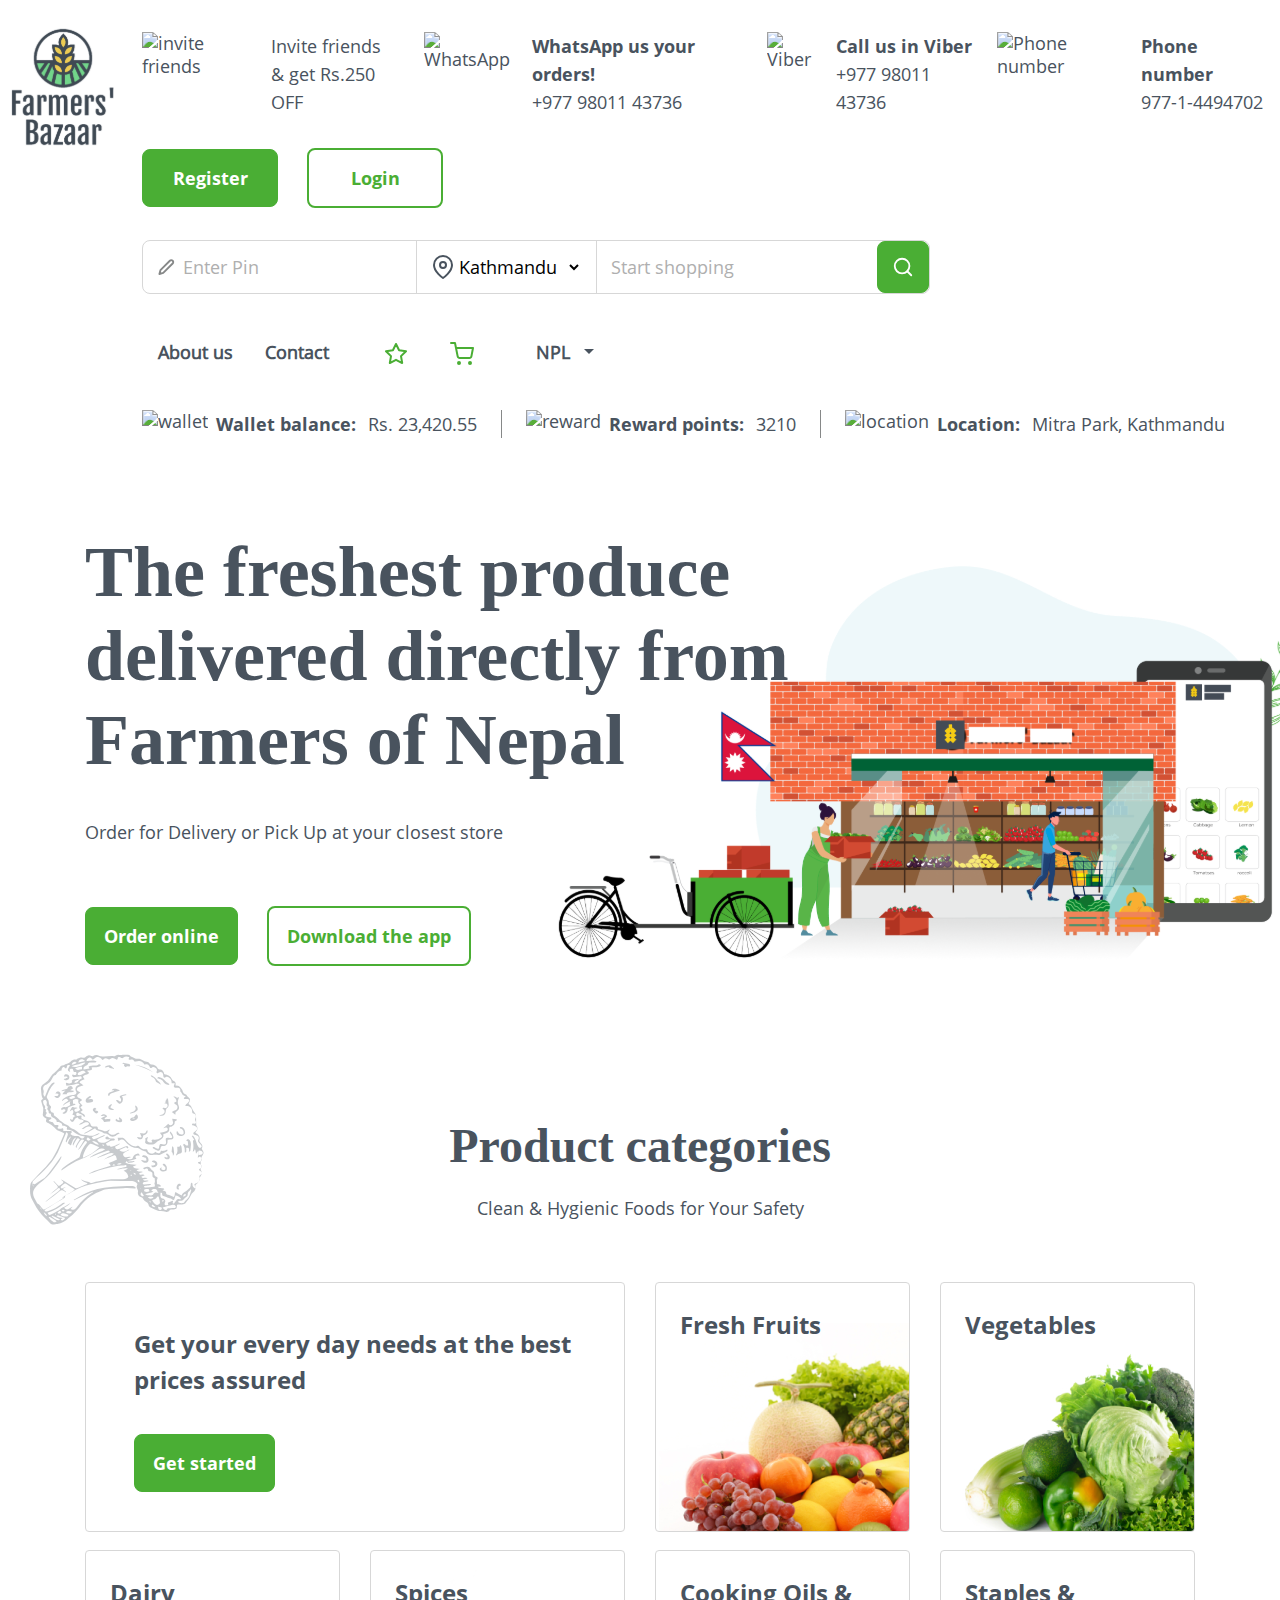
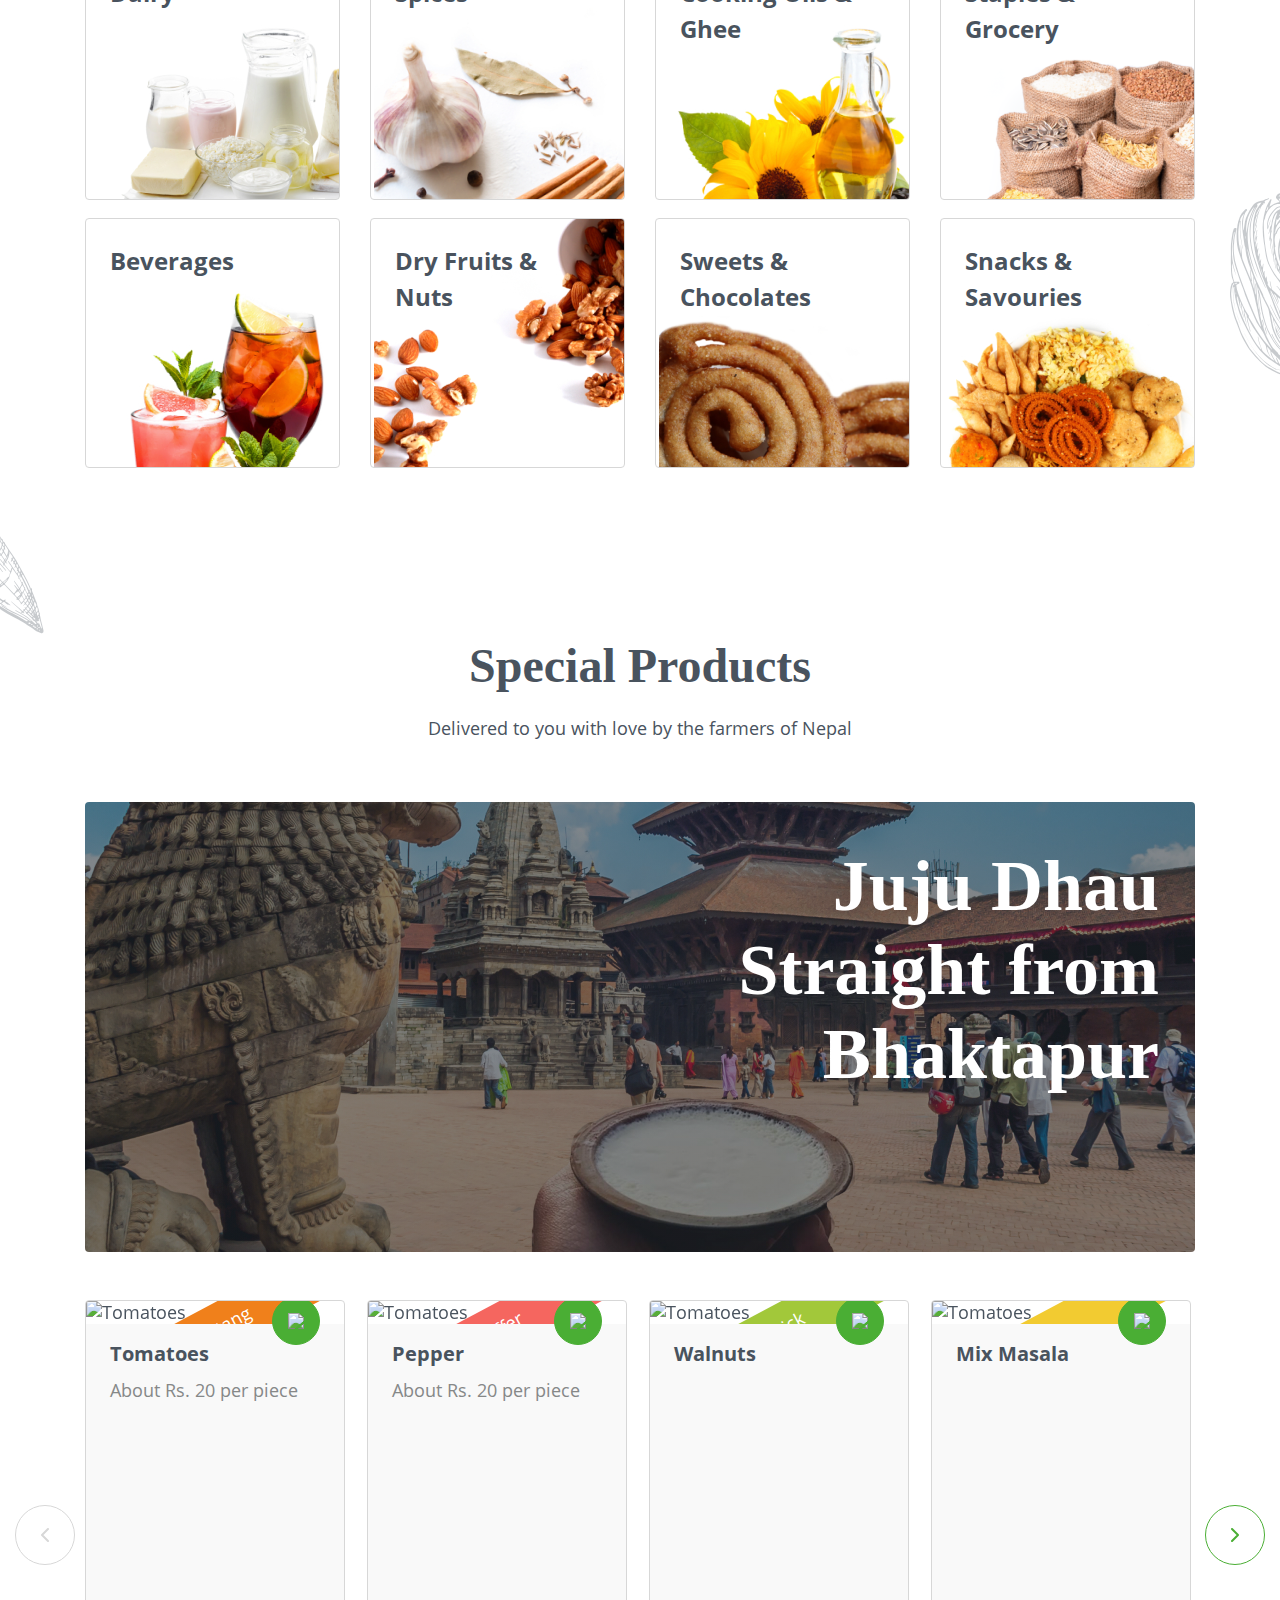
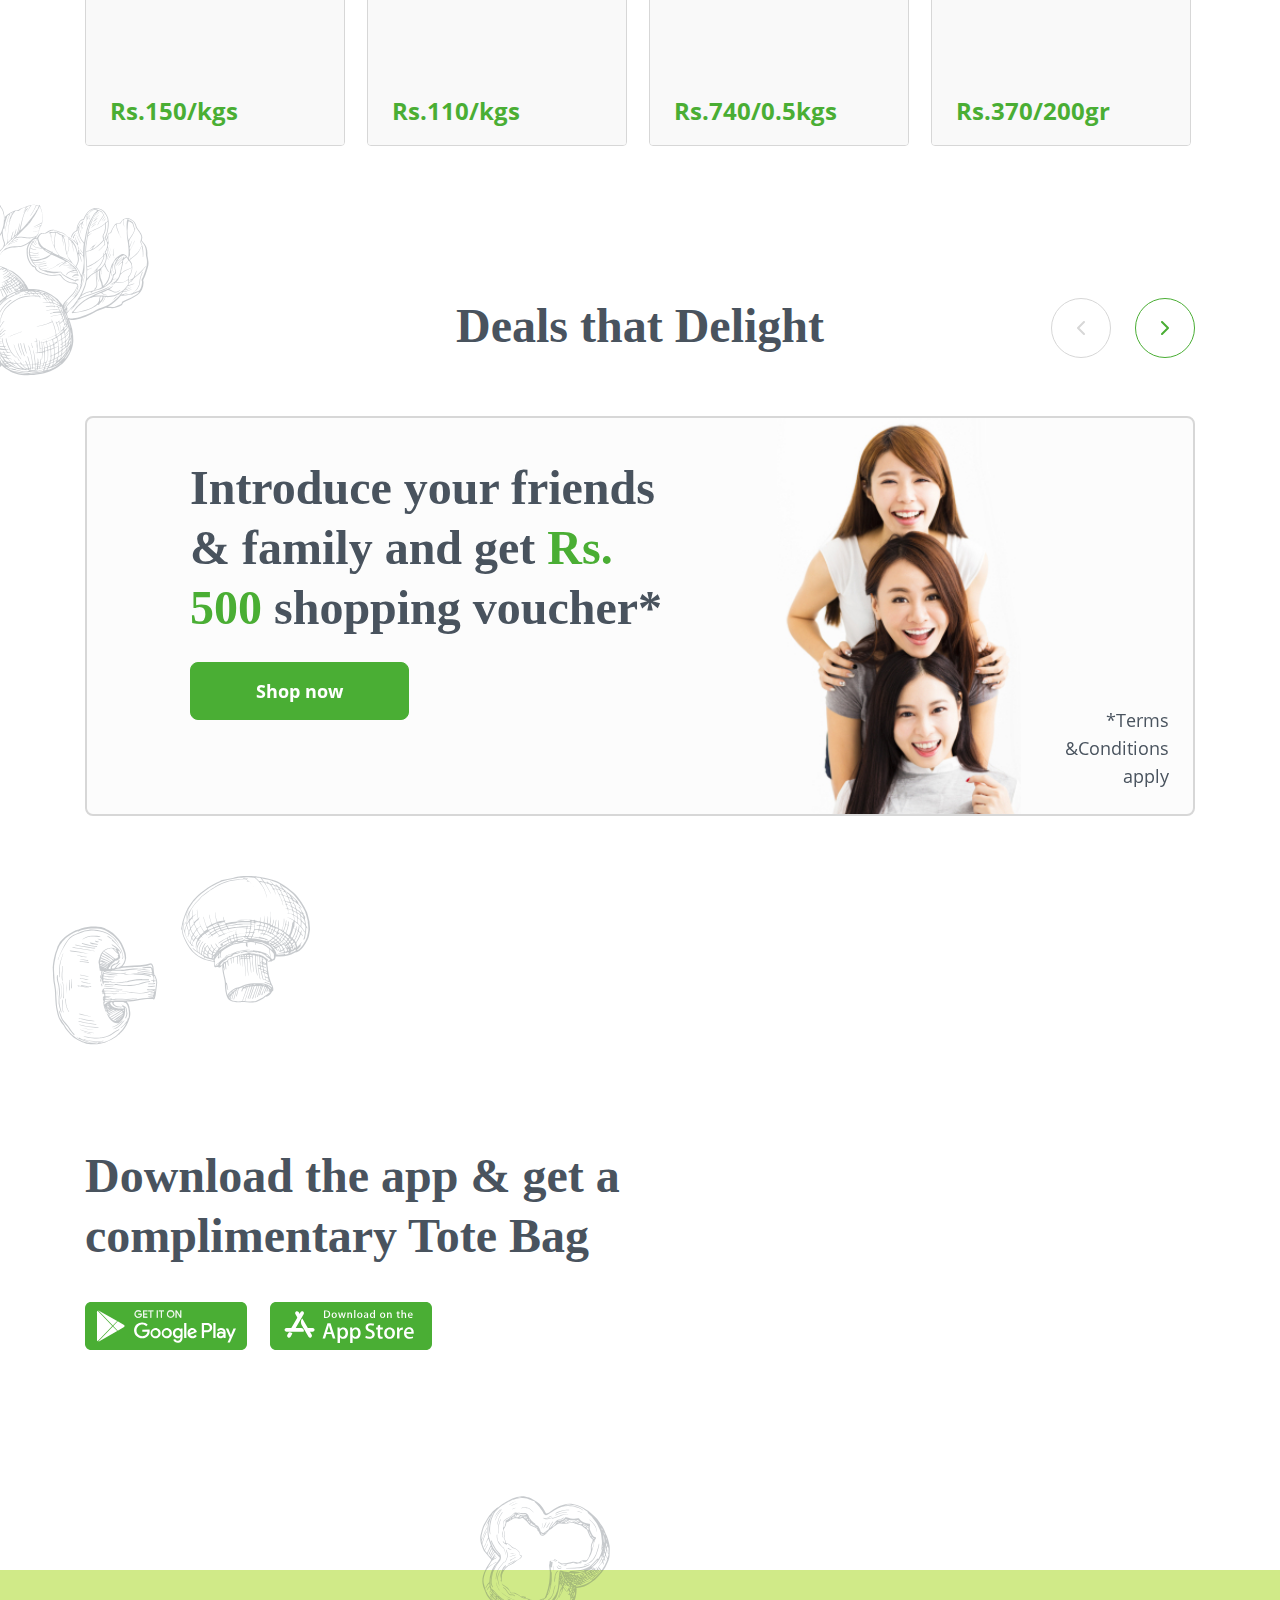
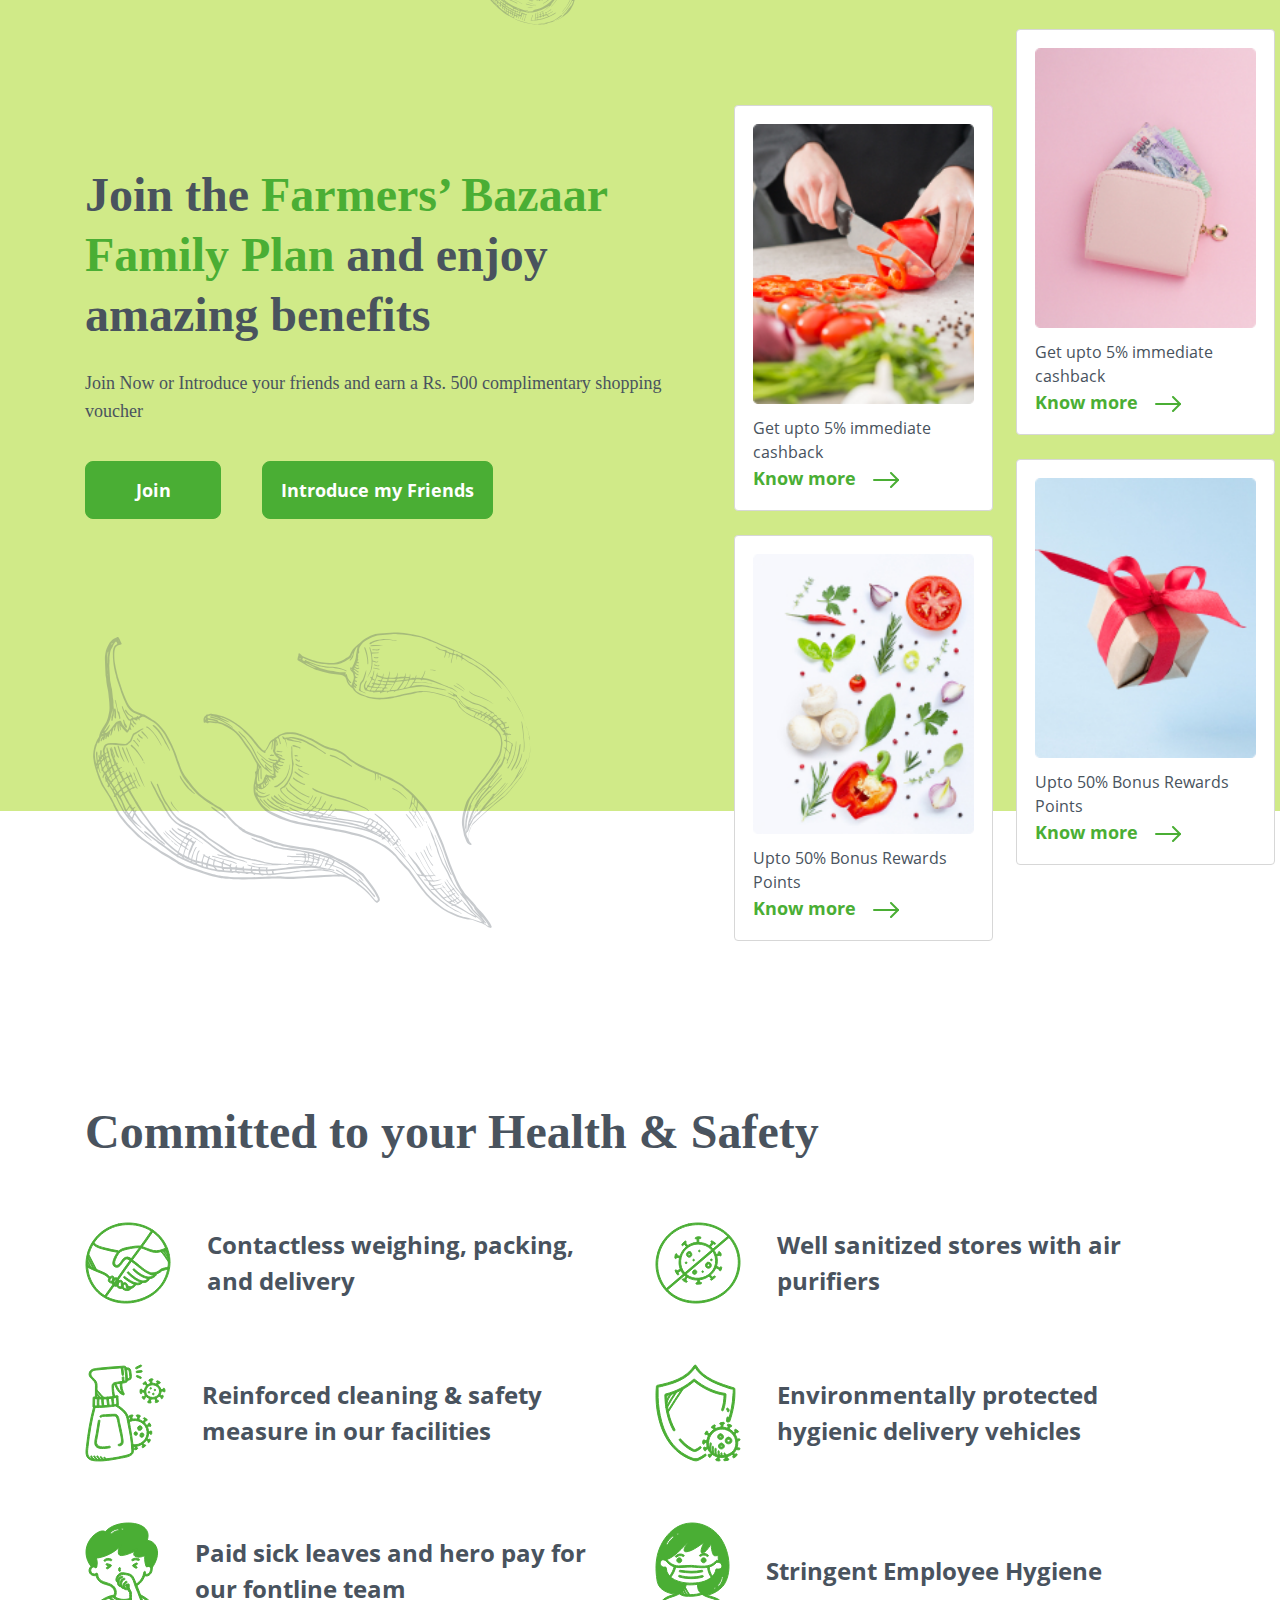
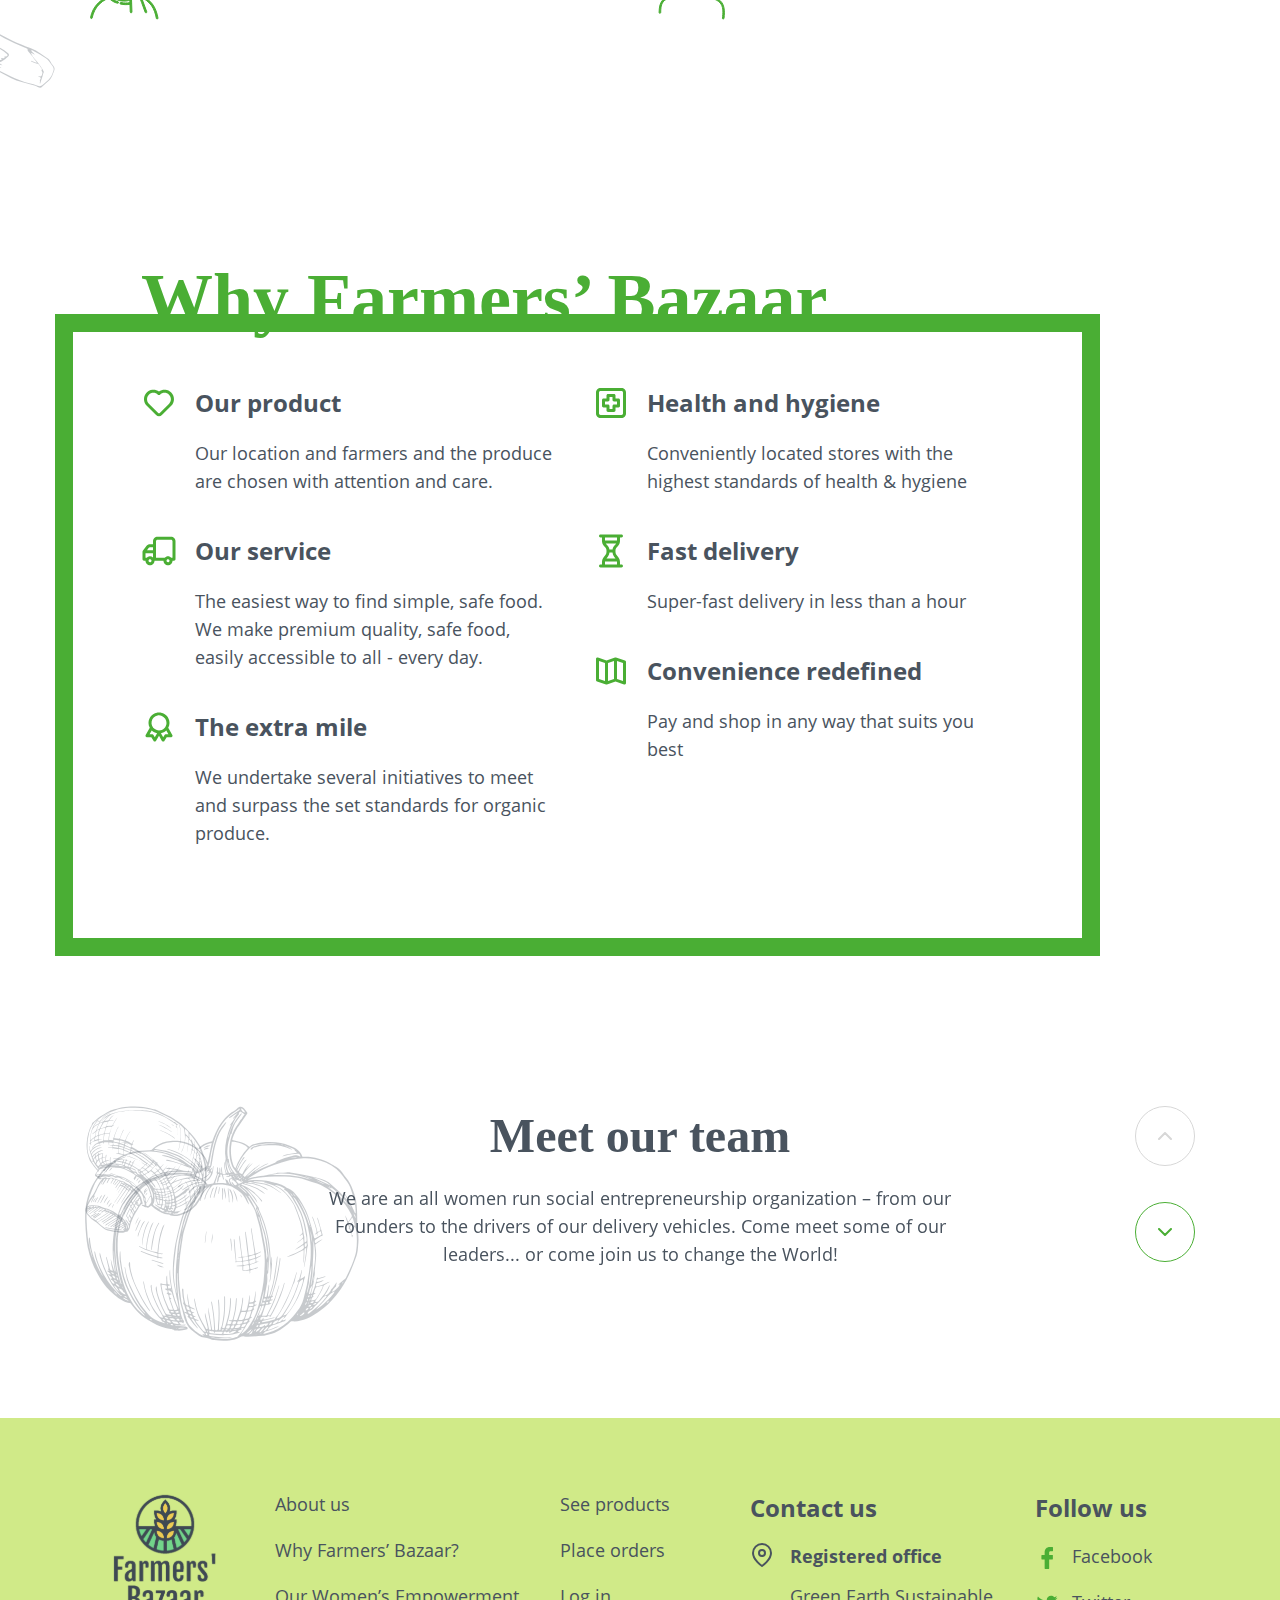
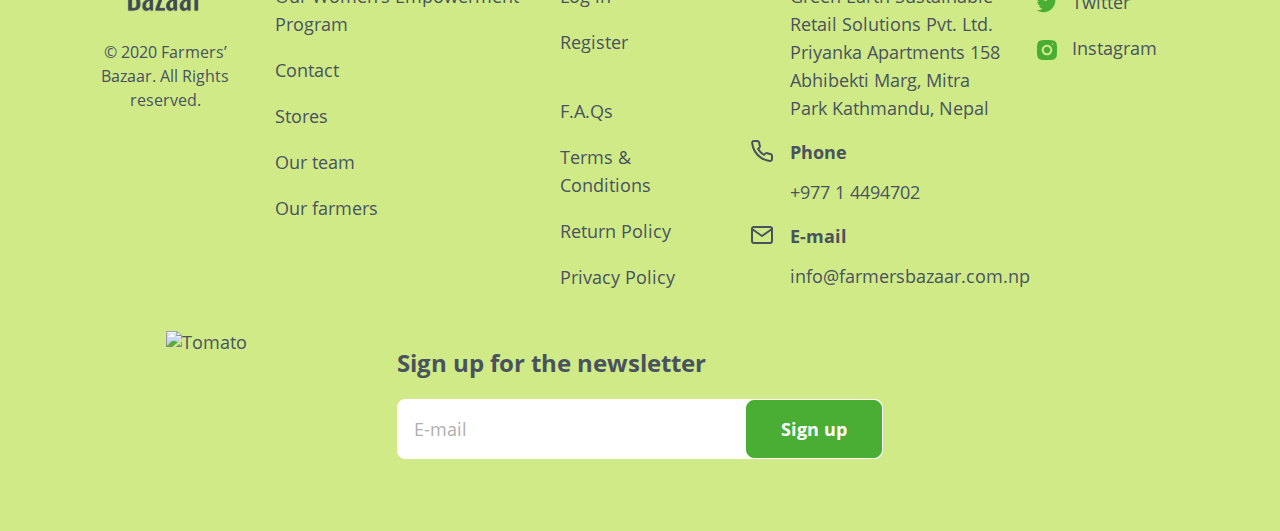
==== index.html @ 0842d05c "team carousel is ready" ====
<!DOCTYPE html>
<html dir="ltr" lang="en">

<head>
	<title>Farmers Bazaarn Home Page</title>
	<!-- Always force latest IE rendering engine or request Chrome Frame -->
	<meta http-equiv="X-UA-Compatible" content="IE=edge,chrome=1">
	<!-- meta character set -->
	<meta charset="UTF-8" />
	<!-- Mobile Specific Meta -->
	<meta name="viewport" content="width=device-width, initial-scale=1, shrink-to-fit=no">
	<!-- Meta Description, Keywords and Author -->
	<meta name="Keywords" content="">
	<meta name="author" content="">
	<meta name="Description" content="">

	<!-- Stylesheet
	================================================== -->
	<link rel="stylesheet" href="./assets/css/style.css">

	<!-- Favicon
	================================================== -->
	<!-- <link rel="shortcut icon" href="./assets/img/favicon/favicon.ico"> -->
</head>

<body class="home-page">

	<header class="main-header">
		<div class="logo">
			<img src="./assets/img/logo/logo.svg" alt="Logo">
		</div>
		<nav class="navbar">
			<div class="navbar__content">
				<div class="navbar__content__top">
					<div class="navbar__content__top__links d-none d-md-flex">
						<div class="d-none d-lg-flex">
							<img src="./assets/img/icons/heart.svg" alt="invite friends">
							<p>Invite friends <br>& get Rs.250 OFF</p>
						</div>
						<div>
							<img src="./assets/img/icons/Whatsapp.svg" alt="WhatsApp">
							<div>
								<span class="button">WhatsApp us your orders!</span>
								<p>+977 98011 43736</p>
							</div>
						</div>
						<div>
							<img src="./assets/img/icons/Viber.svg" alt="Viber">
							<div>
								<span class="button">Call us in Viber</span>
								<p>+977 98011 43736</p>
							</div>
						</div>
						<div>
							<img src="./assets/img/icons/phone-green.svg" alt="Phone number">
							<div>
								<span class="button">Phone number</span>
								<p>977-1-4494702</p>
							</div>
						</div>
					</div>
					<div class="navbar__content__top__buttons d-none d-xl-block">
						<a href="#" class="btn btn-primary">Register</a>
						<a href="#" class="btn btn-outline-primary">Login</a>
					</div>
				</div>
				<div class="navbar__content__bottom">
					<form class="navbar__content__bottom__search" action="">
						<div class="input-group">
							<div class="pin-field">
								<svg width="18" height="18" viewBox="0 0 18 18" fill="none"
									xmlns="http://www.w3.org/2000/svg">
									<path
										d="M12.75 2.25C12.947 2.05301 13.1808 1.89676 13.4382 1.79015C13.6956 1.68355 13.9714 1.62868 14.25 1.62868C14.5286 1.62868 14.8044 1.68355 15.0618 1.79015C15.3192 1.89676 15.553 2.05301 15.75 2.25C15.947 2.44698 16.1032 2.68083 16.2098 2.9382C16.3165 3.19557 16.3713 3.47142 16.3713 3.75C16.3713 4.02857 16.3165 4.30442 16.2098 4.56179C16.1032 4.81916 15.947 5.05302 15.75 5.25L5.625 15.375L1.5 16.5L2.625 12.375L12.75 2.25Z"
										stroke="#868888" stroke-width="2" stroke-linecap="round"
										stroke-linejoin="round" />
								</svg>
								<input type="text" placeholder="Enter Pin">
							</div>
							<div class="countries">
								<img src="./assets/img/icons/location.svg" alt="Location">
								<select class="country-select">
									<option value="Kathmandu" selected>Kathmandu</option>
									<option value="...">...</option>
									<option value="...">...</option>
								</select>
							</div>
							<input class="search-field" type="text" placeholder="Start shopping">
							<button type="submit" class="btn btn-primary">
								<svg width="24" height="24" viewBox="0 0 24 24" fill="none"
									xmlns="http://www.w3.org/2000/svg">
									<path
										d="M11 19C15.4183 19 19 15.4183 19 11C19 6.58172 15.4183 3 11 3C6.58172 3 3 6.58172 3 11C3 15.4183 6.58172 19 11 19Z"
										stroke="white" stroke-width="2" stroke-linecap="round"
										stroke-linejoin="round" />
									<path d="M21 21L16.65 16.65" stroke="white" stroke-width="2" stroke-linecap="round"
										stroke-linejoin="round" />
								</svg>
							</button>
						</div>
					</form>
					<div class="navbar__content__bottom__navs">
						<nav class="navbar__content__bottom__menu d-none d-md-flex">
							<a href="#" class="nav-link">About us</a>
							<a href="#" class="nav-link">Contact</a>
						</nav>
						<div class="navbar__content__bottom__icons">
							<a href="#">
								<svg width="22" height="22" viewBox="0 0 22 22" fill="none"
									xmlns="http://www.w3.org/2000/svg">
									<path
										d="M11 1L14.09 7.26L21 8.27L16 13.14L17.18 20.02L11 16.77L4.82 20.02L6 13.14L1 8.27L7.91 7.26L11 1Z"
										stroke="#4AAE34" stroke-width="2" stroke-linecap="round"
										stroke-linejoin="round" />
								</svg>
							</a>
							<a href="#">
								<svg width="24" height="24" viewBox="0 0 24 24" fill="none"
									xmlns="http://www.w3.org/2000/svg">
									<path
										d="M9 22C9.55228 22 10 21.5523 10 21C10 20.4477 9.55228 20 9 20C8.44772 20 8 20.4477 8 21C8 21.5523 8.44772 22 9 22Z"
										stroke="#4AAE34" stroke-width="2" stroke-linecap="round"
										stroke-linejoin="round" />
									<path
										d="M20 22C20.5523 22 21 21.5523 21 21C21 20.4477 20.5523 20 20 20C19.4477 20 19 20.4477 19 21C19 21.5523 19.4477 22 20 22Z"
										stroke="#4AAE34" stroke-width="2" stroke-linecap="round"
										stroke-linejoin="round" />
									<path
										d="M1 1H5L7.68 14.39C7.77144 14.8504 8.02191 15.264 8.38755 15.5583C8.75318 15.8526 9.2107 16.009 9.68 16H19.4C19.8693 16.009 20.3268 15.8526 20.6925 15.5583C21.0581 15.264 21.3086 14.8504 21.4 14.39L23 6H6"
										stroke="#4AAE34" stroke-width="2" stroke-linecap="round"
										stroke-linejoin="round" />
								</svg>
							</a>
						</div>
						<div class="navbar__content__bottom__lang">
							<div class="dropdown">
								<button class="dropdown-toggle" type="button" id="dropdownMenuButton"
									data-toggle="dropdown" aria-haspopup="true" aria-expanded="false">
									<img src="./assets/img/flags/npl.svg" alt="">
									NPL
								</button>
								<div class="dropdown-menu" aria-labelledby="dropdownMenuButton">
									<a class="dropdown-item" href="#">...</a>
									<a class="dropdown-item" href="#">...</a>
									<a class="dropdown-item" href="#">...</a>
								</div>
							</div>
						</div>
						<input type="checkbox" class="d-none" id="toggle-menu">
						<label class="ml-auto d-block d-lg-none" for="toggle-menu">
							<svg width="36" height="36" viewBox="0 0 36 36" fill="none"
								xmlns="http://www.w3.org/2000/svg">
								<path d="M9 18H27" stroke="#49535E" stroke-width="2" stroke-linecap="round"
									stroke-linejoin="round" />
								<path d="M9 12H27" stroke="#49535E" stroke-width="2" stroke-linecap="round"
									stroke-linejoin="round" />
								<path d="M9 24H27" stroke="#49535E" stroke-width="2" stroke-linecap="round"
									stroke-linejoin="round" />
							</svg>
						</label>
						<aside class="sidebar shadow-sm d-flex d-lg-none">
							<label class="ml-auto" for="toggle-menu">
								<svg width="36" height="37" viewBox="0 0 36 37" fill="none"
									xmlns="http://www.w3.org/2000/svg">
									<path d="M24 12.1812L12 24.1812" stroke="#49535E" stroke-width="2"
										stroke-linecap="round" stroke-linejoin="round" />
									<path d="M12 12L24 24" stroke="#49535E" stroke-width="2" stroke-linecap="round"
										stroke-linejoin="round" />
								</svg>
							</label>
							<div>
								<div class="sidebar__links">
									<div class="row mb-0">
										<div class="col-md-12 col-sm-6 col-6 d-flex">
											<img src="./assets/img/icons/heart.svg" alt="invite friends">
											<p>Invite friends <br>& get Rs.250 OFF</p>
										</div>
										<div class="col-md-4 col-sm-6 col-6 d-md-none d-xl-block">
											<img src="./assets/img/icons/Whatsapp.svg" alt="WhatsApp">
											<div>
												<span class="button">WhatsApp</span>
												<p>+977 98011 43736</p>
											</div>
										</div>
										<div class="col-md-4 col-sm-6 col-6 d-md-none d-xl-block">
											<img src="./assets/img/icons/Viber.svg" alt="Viber">
											<div>
												<span class="button">Call us in Viber</span>
												<p>+977 98011 43736</p>
											</div>
										</div>
										<div class="col-md-4 col-sm-6 col-6 d-md-none d-xl-block">
											<img src="./assets/img/icons/phone-green.svg" alt="Phone number">
											<div>
												<span class="button">Phone number</span>
												<p>977-1-4494702</p>
											</div>
										</div>
									</div>
								</div>
								<div class="sidebar__info">
									<div class="row">
										<div class="col-md-4 col-sm-6 col-6">
											<div>
												<img src="./assets/img/icons/wallet.svg" alt="wallet">
												<div>
													<span class="button">Wallet balance:</span>
													<p>Rs. 23,420.55</p>
												</div>
											</div>
										</div>
										<div class="col-md-4 col-sm-6 col-6">
											<div>
												<img src="./assets/img/icons/reward.svg" alt="reward">
												<div>
													<span class="button">Reward points:</span>
													<p>3210</p>
												</div>
											</div>
										</div>
										<div class="col-md-4 col-sm-6 col-6">
											<div class="border-0">
												<img src="./assets/img/icons/location-green.svg" alt="location">
												<div>
													<span class="button">Location:</span>
													<p>Mitra Park, Kathmandu</p>
												</div>
											</div>
										</div>
									</div>
								</div>
							</div>
							<div class="sidebar__buttons">
								<a href="#" class="btn btn-primary">Register</a>
								<a href="#" class="btn btn-outline-primary">Login</a>
							</div>
						</aside>
					</div>
				</div>
			</div>
			<div class="info-panel d-none d-xl-flex">
				<div>
					<img src="./assets/img/icons/wallet.svg" alt="wallet">
					<span class="button">Wallet balance:</span>
					<p>Rs. 23,420.55</p>
				</div>
				<div>
					<img src="./assets/img/icons/reward.svg" alt="reward">
					<span class="button">Reward points:</span>
					<p>3210</p>
				</div>
				<div>
					<img src="./assets/img/icons/location-green.svg" alt="location">
					<span class="button">Location:</span>
					<p>Mitra Park, Kathmandu</p>
				</div>
			</div>
		</nav>
	</header>

	<section class="hero container">
		<h1>The freshest produce delivered directly from Farmers of Nepal</h1>
		<p>Order for Delivery or Pick Up at your closest store</p>
		<div class="buttons">
			<a href="#" class="btn btn-primary">Order online</a>
			<a href="#" class="btn btn-outline-primary">Download the app</a>
		</div>
		<img src="./assets/img/backgrounds/hero.svg" alt="Hero">
	</section>

	<section class="product-cat container">
		<div class="bg-illustrations">
			<img class="bg-illus" src="./assets/img/backgrounds/illustrations/veggies/broccoli.svg" alt="Broccoli">
			<img class="bg-illus" src="./assets/img/backgrounds/illustrations/veggies/artichoke 2.svg" alt="Artichoke">
			<img class="bg-illus" src="./assets/img/backgrounds/illustrations/veggies/carrot.svg" alt="Carrot">
		</div>
		<header>
			<h2>Product categories</h2>
			<p>Clean & Hygienic Foods for Your Safety</p>
		</header>
		<div class="cetegories row">
			<div class="col-lg-6 col-md-4 col-sm-12 col-12">
				<div class="cta">
					<h4>Get your every day needs at the best prices assured</h4>
					<a href="#" class="btn btn-primary">Get started</a>
				</div>
			</div>
			<div class="col-lg-3 col-md-4 col-sm-6 col-6">
				<div class="cetegory" style="background-image: url(./assets/img/backgrounds/products/1.png);">
					<h4>Fresh Fruits</h4>
				</div>
			</div>
			<div class="col-lg-3 col-md-4 col-sm-6 col-6">
				<div class="cetegory" style="background-image: url(./assets/img/backgrounds/products/2.png);">
					<h4>Vegetables</h4>
				</div>
			</div>
			<div class="col-lg-3 col-md-4 col-sm-6 col-6">
				<div class="cetegory" style="background-image: url(./assets/img/backgrounds/products/3.png);">
					<h4>Dairy</h4>
				</div>
			</div>
			<div class="col-lg-3 col-md-4 col-sm-6 col-6">
				<div class="cetegory" style="background-image: url(./assets/img/backgrounds/products/4.png);">
					<h4>Spices</h4>
				</div>
			</div>
			<div class="col-lg-3 col-md-4 col-sm-6 col-6">
				<div class="cetegory" style="background-image: url(./assets/img/backgrounds/products/5.png);">
					<h4>Cooking Oils & Ghee</h4>
				</div>
			</div>
			<div class="col-lg-3 col-md-4 col-sm-6 col-6">
				<div class="cetegory" style="background-image: url(./assets/img/backgrounds/products/6.png);">
					<h4>Staples & Grocery</h4>
				</div>
			</div>
			<div class="col-lg-3 col-md-4 col-sm-6 col-6">
				<div class="cetegory" style="background-image: url(./assets/img/backgrounds/products/7.png);">
					<h4>Beverages</h4>
				</div>
			</div>
			<div class="col-lg-3 col-md-4 col-sm-6 col-6">
				<div class="cetegory" style="background-image: url(./assets/img/backgrounds/products/8.png);">
					<h4>Dry Fruits & Nuts</h4>
				</div>
			</div>
			<div class="col-lg-3 col-md-4 col-sm-6 col-6">
				<div class="cetegory" style="background-image: url(./assets/img/backgrounds/products/9.png);">
					<h4>Sweets & Chocolates</h4>
				</div>
			</div>
			<div class="col-lg-3 col-md-4 col-sm-6 col-6">
				<div class="cetegory" style="background-image: url(./assets/img/backgrounds/products/10.png);">
					<h4>Snacks & Savouries</h4>
				</div>
			</div>
		</div>
	</section>

	<section class="special-product container">
		<header>
			<h2>Special Products</h2>
			<p>Delivered to you with love by the farmers of Nepal</p>
		</header>
		<div class="background">
			<h1>Juju Dhau <br>
				Straight from <br>
				Bhaktapur
			</h1>
		</div>
		<div class="carousel-holder">
			<div class="owl-carousel special-product__carousel">
				<div class="item">
					<p class="item__status warning">Direct from Mustang</p>
					<img class="item__img" src="./assets/img/products/tomatoes.jpg" alt="Tomatoes">
					<div class="item__body">
						<a href="#" class="item__body__btn btn btn-primary">
							<img src="./assets/img/icons/shop.svg" height="18" alt="Buy">
						</a>
						<h5 class="item__body__title">Tomatoes</h5>
						<p class="item__body__details">About Rs. 20 per piece</p>
						<h4 class="item__body__value">Rs.150/kgs</h4>
					</div>
				</div>
				<div class="item">
					<p class="item__status danger">Promotional offer</p>
					<img class="item__img" src="./assets/img/products/Pepper.jpg" alt="Tomatoes">
					<div class="item__body">
						<a href="#" class="item__body__btn btn btn-primary">
							<img src="./assets/img/icons/shop.svg" height="18" alt="Buy">
						</a>
						<h5 class="item__body__title">Pepper</h5>
						<p class="item__body__details">About Rs. 20 per piece</p>
						<h4 class="item__body__value">Rs.110/kgs</h4>
					</div>
				</div>
				<div class="item">
					<p class="item__status success">Season’s first pick</p>
					<img class="item__img" src="./assets/img/products/Walnuts.jpg" alt="Tomatoes">
					<div class="item__body">
						<a href="#" class="item__body__btn btn btn-primary">
							<img src="./assets/img/icons/shop.svg" height="18" alt="Buy">
						</a>
						<h5 class="item__body__title">Walnuts</h5>
						<p class="item__body__details"></p>
						<h4 class="item__body__value">Rs.740/0.5kgs</h4>
					</div>
				</div>
				<div class="item">
					<p class="item__status new">Just arrived</p>
					<img class="item__img" src="./assets/img/products/Mix Masala.jpg" alt="Tomatoes">
					<div class="item__body">
						<a href="#" class="item__body__btn btn btn-primary">
							<img src="./assets/img/icons/shop.svg" height="18" alt="Buy">
						</a>
						<h5 class="item__body__title">Mix Masala</h5>
						<p class="item__body__details"></p>
						<h4 class="item__body__value">Rs.370/200gr</h4>
					</div>
				</div>
				<div class="item">
					<p class="item__status warning">Direct from Mustang</p>
					<img class="item__img" src="./assets/img/products/tomatoes.jpg" alt="Tomatoes">
					<div class="item__body">
						<a href="#" class="item__body__btn btn btn-primary">
							<img src="./assets/img/icons/shop.svg" height="18" alt="Buy">
						</a>
						<h5 class="item__body__title">Tomatoes</h5>
						<p class="item__body__details">About Rs. 20 per piece</p>
						<h4 class="item__body__value">Rs.150/kgs</h4>
					</div>
				</div>
			</div>
		</div>
	</section>

	<section class="deals">
		<div class="container">
			<div class="bg-illustrations">
				<img class="bg-illus" src="./assets/img/backgrounds/illustrations/veggies/radish.svg" alt="radish">
				<img class="bg-illus" src="./assets/img/backgrounds/illustrations/veggies/mushrooms.svg"
					alt="mushrooms">
			</div>
			<header>
				<h2>Deals that Delight</h2>
			</header>
			<div class="carousel__holder">
				<div class="owl-carousel deals__carousel">
					<div class="item">
						<div class="carousel-container one">
							<h2>Introduce your friends & family and get <span>Rs. 500</span> shopping voucher*</h2>
							<a href="#" class="btn btn-primary">Shop now</a>
							<p>*Terms &Conditions apply</p>
						</div>
					</div>
					<div class="item">
						<div class="carousel-container two">
							<p>Farm Fresh Fruits</p>
							<h2>Enjoy a flat <span>10%</span> off</h2>
							<span class="button">*Offer Valid till 15th April 2021 only</span>
							<a href="#" class="btn btn-primary">Shop now</a>
						</div>
					</div>
					<div class="item">
						<div class="carousel-container three">
							<div>
								<h2>Order 5kg
									<img src="./assets/img/icons/and.svg" alt=""><br>
									get 1kg free
								</h2>
								<p>Fresh Mustang apples</p>
								<a href="#" class="btn btn-primary">Shop now</a>
							</div>
						</div>
					</div>
					<div class="item">
						<div class="carousel-container four">
							<a href="#" class="btn btn-primary">Shop now</a>
						</div>
					</div>
				</div>
			</div>
		</div>
	</section>

	<section class="banner">
		<div class="container">
			<div class="bg-illustrations">
				<img class="bg-illus" src="./assets/img/backgrounds/illustrations/veggies/pepper slice.svg"
					alt="pepper slice">
			</div>
			<div class="row">
				<div class="col-lg-7 col-md-9 col-sm-10 col-11">
					<div>
						<h2>Download the app & get a complimentary Tote Bag</h2>
						<div class="downloads">
							<a href="#">
								<svg width="162" height="48" viewBox="0 0 162 48" fill="none"
									xmlns="http://www.w3.org/2000/svg">
									<path
										d="M156 0H6C2.68629 0 0 2.68629 0 6V42C0 45.3137 2.68629 48 6 48H156C159.314 48 162 45.3137 162 42V6C162 2.68629 159.314 0 156 0Z"
										fill="#4AAE34" />
									<path
										d="M81.7681 26.1C80.7604 26.1048 79.7768 26.4079 78.9412 26.9712C78.1057 27.5345 77.4558 28.3326 77.0734 29.2649C76.6911 30.1972 76.5935 31.2219 76.793 32.2096C76.9925 33.1974 77.4801 34.1038 78.1943 34.8147C78.9085 35.5255 79.8173 36.0089 80.8059 36.2037C81.7946 36.3986 82.8188 36.2962 83.7493 35.9095C84.6798 35.5228 85.4749 34.8691 86.0342 34.0309C86.5936 33.1928 86.8921 32.2077 86.8921 31.2C86.9019 30.5256 86.7758 29.856 86.5215 29.2313C86.2671 28.6065 85.8897 28.0393 85.4116 27.5635C84.9335 27.0876 84.3645 26.7128 83.7386 26.4614C83.1126 26.21 82.4425 26.0871 81.7681 26.1ZM81.7681 34.296C81.1484 34.3394 80.53 34.1953 79.9932 33.8825C79.4565 33.5697 79.0263 33.1027 78.7585 32.5422C78.4907 31.9816 78.3977 31.3535 78.4917 30.7394C78.5856 30.1254 78.8621 29.5537 79.2852 29.0989C79.7084 28.644 80.2585 28.327 80.8642 28.189C81.4699 28.051 82.1031 28.0983 82.6815 28.3249C83.2599 28.5516 83.7568 28.9469 84.1075 29.4597C84.4582 29.9724 84.6466 30.5788 84.6481 31.2C84.6674 31.5937 84.6077 31.9872 84.4726 32.3574C84.3374 32.7275 84.1295 33.0669 83.861 33.3555C83.5926 33.644 83.2692 33.8759 82.9097 34.0374C82.5502 34.199 82.1621 34.2869 81.7681 34.296ZM70.5961 26.1C69.5879 26.1024 68.6031 26.4035 67.7659 26.9654C66.9288 27.5272 66.277 28.3246 65.8929 29.2567C65.5087 30.1888 65.4094 31.2138 65.6075 32.2023C65.8057 33.1909 66.2924 34.0985 67.0061 34.8105C67.7198 35.5226 68.6285 36.0071 69.6175 36.2029C70.6065 36.3987 71.6313 36.297 72.5625 35.9107C73.4937 35.5243 74.2895 34.8706 74.8494 34.0322C75.4093 33.1938 75.7081 32.2082 75.7081 31.2C75.7179 30.5256 75.5918 29.856 75.3375 29.2313C75.0831 28.6065 74.7057 28.0393 74.2276 27.5635C73.7495 27.0876 73.1805 26.7128 72.5546 26.4614C71.9286 26.21 71.2585 26.0871 70.5841 26.1H70.5961ZM70.5961 34.296C69.9761 34.3418 69.3566 34.1999 68.8184 33.8887C68.2802 33.5775 67.8482 33.1115 67.5785 32.5514C67.3088 31.9912 67.2141 31.3628 67.3065 30.748C67.399 30.1333 67.6744 29.5606 68.0969 29.1045C68.5193 28.6484 69.0693 28.3301 69.6753 28.191C70.2812 28.0518 70.915 28.0984 71.4941 28.3245C72.0732 28.5506 72.5709 28.9458 72.9222 29.4587C73.2736 29.9716 73.4624 30.5784 73.4641 31.2C73.4834 31.5937 73.4237 31.9872 73.2886 32.3574C73.1534 32.7275 72.9455 33.0669 72.677 33.3555C72.4086 33.644 72.0852 33.8759 71.7257 34.0374C71.3662 34.199 70.9781 34.2869 70.5841 34.296H70.5961ZM57.2881 27.672V29.832H62.4721C62.3908 30.8494 61.9679 31.8094 61.2721 32.556C60.7534 33.0843 60.1299 33.4982 59.4417 33.771C58.7535 34.0438 58.0158 34.1695 57.2761 34.14C55.7484 34.14 54.2833 33.5332 53.2031 32.453C52.1229 31.3728 51.5161 29.9077 51.5161 28.38C51.5161 26.8524 52.1229 25.3873 53.2031 24.3071C54.2833 23.2269 55.7484 22.62 57.2761 22.62C58.7374 22.5962 60.1486 23.1529 61.2001 24.168L62.7241 22.644C62.0143 21.9253 61.1674 21.3563 60.2336 20.9708C59.2999 20.5854 58.2982 20.3913 57.2881 20.4C56.2213 20.3585 55.1571 20.5328 54.1592 20.9124C53.1614 21.292 52.2504 21.8692 51.481 22.6093C50.7115 23.3493 50.0994 24.2372 49.6813 25.2195C49.2631 26.2018 49.0476 27.2584 49.0476 28.326C49.0476 29.3937 49.2631 30.4503 49.6813 31.4326C50.0994 32.4149 50.7115 33.3027 51.481 34.0428C52.2504 34.7829 53.1614 35.3601 54.1592 35.7397C55.1571 36.1193 56.2213 36.2936 57.2881 36.252C58.3152 36.2985 59.3404 36.1243 60.2946 35.7414C61.2488 35.3585 62.11 34.7756 62.8201 34.032C64.0773 32.6508 64.7485 30.835 64.6921 28.968C64.6959 28.5132 64.6558 28.0591 64.5721 27.612L57.2881 27.672ZM111.66 29.352C111.347 28.4313 110.762 27.6274 109.982 27.0467C109.202 26.4659 108.264 26.1358 107.292 26.1C106.636 26.0988 105.986 26.2321 105.383 26.4919C104.78 26.7516 104.237 27.1323 103.787 27.6103C103.337 28.0883 102.99 28.6535 102.768 29.2709C102.545 29.8883 102.451 30.5449 102.492 31.2C102.477 31.8707 102.598 32.5375 102.847 33.1605C103.096 33.7835 103.468 34.3499 103.941 34.8259C104.413 35.302 104.977 35.6779 105.598 35.9311C106.219 36.1844 106.885 36.3099 107.556 36.3C108.395 36.3046 109.223 36.1009 109.964 35.7071C110.706 35.3134 111.338 34.742 111.804 34.044L110.064 32.844C109.804 33.277 109.437 33.6351 108.997 33.8833C108.557 34.1315 108.061 34.2613 107.556 34.26C107.036 34.2799 106.523 34.1428 106.082 33.8667C105.641 33.5907 105.293 33.1883 105.084 32.712L111.912 29.892L111.66 29.352ZM104.7 31.056C104.676 30.6849 104.726 30.3126 104.847 29.961C104.968 29.6094 105.159 29.2855 105.407 29.0084C105.655 28.7312 105.956 28.5064 106.292 28.347C106.628 28.1875 106.992 28.0968 107.364 28.08C107.751 28.0545 108.137 28.1433 108.474 28.3353C108.811 28.5273 109.085 28.8141 109.26 29.16L104.7 31.056ZM99.1561 36H101.4V21H99.1561V36ZM95.4841 27.24H95.4001C95.0619 26.8619 94.6476 26.5595 94.1843 26.3527C93.7211 26.1459 93.2194 26.0394 92.7121 26.04C91.4007 26.1036 90.1641 26.6694 89.2584 27.6199C88.3528 28.5705 87.8477 29.8331 87.8477 31.146C87.8477 32.459 88.3528 33.7216 89.2584 34.6721C90.1641 35.6227 91.4007 36.1885 92.7121 36.252C93.2206 36.2606 93.7248 36.1576 94.1892 35.9503C94.6536 35.7429 95.0669 35.4363 95.4001 35.052H95.4721V35.784C95.4721 37.74 94.4281 38.784 92.7481 38.784C92.1885 38.771 91.6455 38.5916 91.1882 38.269C90.7309 37.9463 90.38 37.4948 90.1801 36.972L88.2241 37.788C88.5923 38.6837 89.2196 39.4489 90.0257 39.9855C90.8317 40.5222 91.7797 40.8058 92.7481 40.8C95.3761 40.8 97.5481 39.252 97.5481 35.484V26.4H95.4841V27.24ZM92.9161 34.296C92.142 34.2278 91.4216 33.8721 90.8968 33.2991C90.372 32.726 90.0809 31.9771 90.0809 31.2C90.0809 30.423 90.372 29.6741 90.8968 29.101C91.4216 28.528 92.142 28.1723 92.9161 28.104C93.2999 28.1237 93.6758 28.22 94.0218 28.3873C94.3678 28.5545 94.6768 28.7893 94.9307 29.0778C95.1845 29.3664 95.3781 29.7028 95.4999 30.0672C95.6217 30.4317 95.6694 30.8169 95.6401 31.2C95.6728 31.5849 95.6272 31.9723 95.5059 32.339C95.3846 32.7057 95.1902 33.044 94.9344 33.3334C94.6787 33.6228 94.3669 33.8573 94.0179 34.0228C93.6689 34.1882 93.29 34.2812 92.9041 34.296H92.9161ZM122.172 21H116.808V36H119.052V30.312H122.184C122.824 30.358 123.466 30.2717 124.07 30.0585C124.675 29.8453 125.23 29.5099 125.699 29.073C126.168 28.6362 126.543 28.1073 126.799 27.5194C127.054 26.9316 127.187 26.2972 127.187 25.656C127.187 25.0149 127.054 24.3805 126.799 23.7926C126.543 23.2048 126.168 22.6759 125.699 22.2391C125.23 21.8022 124.675 21.4667 124.07 21.2536C123.466 21.0404 122.824 20.9541 122.184 21H122.172ZM122.172 28.2H119.04V23.088H122.22C122.903 23.088 123.557 23.3592 124.04 23.842C124.523 24.3247 124.794 24.9794 124.794 25.662C124.794 26.3447 124.523 26.9994 124.04 27.4821C123.557 27.9649 122.903 28.236 122.22 28.236L122.172 28.2ZM136.008 26.04C135.191 25.9912 134.378 26.1821 133.668 26.5893C132.958 26.9965 132.382 27.6022 132.012 28.332L134.004 29.16C134.2 28.7981 134.498 28.501 134.86 28.305C135.222 28.109 135.634 28.0225 136.044 28.056C136.329 28.0228 136.618 28.0466 136.893 28.126C137.169 28.2055 137.426 28.3391 137.649 28.5189C137.873 28.6987 138.058 28.9213 138.194 29.1735C138.331 29.4258 138.416 29.7027 138.444 29.988V30.144C137.723 29.7624 136.92 29.5646 136.104 29.568C133.956 29.568 131.784 30.768 131.784 32.94C131.805 33.4032 131.919 33.8573 132.119 34.2757C132.319 34.6941 132.6 35.0681 132.947 35.3758C133.294 35.6835 133.699 35.9185 134.138 36.0669C134.577 36.2153 135.042 36.2742 135.504 36.24C136.069 36.2806 136.635 36.1683 137.142 35.915C137.648 35.6616 138.077 35.2765 138.384 34.8H138.456V36H140.616V30.228C140.616 27.6 138.624 26.076 136.068 26.076L136.008 26.04ZM135.732 34.26C135 34.26 133.98 33.888 133.98 32.988C133.98 31.788 135.252 31.392 136.38 31.392C137.093 31.3745 137.797 31.5485 138.42 31.896C138.345 32.5457 138.038 33.1464 137.555 33.5874C137.072 34.0284 136.446 34.2801 135.792 34.296L135.732 34.26ZM148.488 26.4L145.92 32.904H145.848L143.184 26.4H140.784L144.78 35.496L142.5 40.548H144.84L150.984 26.4H148.488ZM128.316 36H130.56V21H128.316V36Z"
										fill="white" />
									<path
										d="M56.8291 12.3628C56.8495 12.803 56.7803 13.2427 56.6256 13.6553C56.4708 14.0678 56.2339 14.4446 55.9291 14.7628C55.5888 15.1164 55.1778 15.3942 54.7229 15.5782C54.2681 15.7622 53.7795 15.8483 53.2891 15.8308C52.5451 15.825 51.8194 15.5998 51.2028 15.1833C50.5862 14.7668 50.1063 14.1776 49.8232 13.4895C49.54 12.8015 49.4662 12.0452 49.611 11.3154C49.7558 10.5855 50.1127 9.91468 50.6371 9.38685C50.9818 9.03499 51.395 8.75759 51.8511 8.57183C52.3073 8.38606 52.7967 8.29588 53.2891 8.30685C53.7964 8.30516 54.2987 8.40725 54.7651 8.60685C55.1994 8.78199 55.5859 9.05752 55.8931 9.41085L55.2571 10.0468C55.0176 9.76196 54.7151 9.53668 54.3736 9.38881C54.032 9.24094 53.6608 9.17454 53.2891 9.19485C52.9143 9.19301 52.543 9.26688 52.1974 9.41203C51.8518 9.55719 51.5391 9.77064 51.278 10.0396C51.0169 10.3085 50.8128 10.6274 50.6779 10.9771C50.543 11.3269 50.4802 11.7002 50.4931 12.0748C50.4853 12.6342 50.6432 13.1834 50.9471 13.6531C51.251 14.1227 51.6872 14.4919 52.2006 14.714C52.7141 14.936 53.2818 15.0011 53.8322 14.9008C54.3825 14.8006 54.8909 14.5397 55.2931 14.1508C55.6624 13.7507 55.8753 13.2311 55.8931 12.6868H53.2891V11.8228H56.7811C56.8131 12.0011 56.8292 12.1818 56.8291 12.3628ZM62.3251 9.36285H59.0851V11.6428H62.0371V12.5068H59.0851V14.7868H62.3251V15.6748H58.1251V8.47485H62.3251V9.36285ZM66.2611 15.6748H65.3371V9.36285H63.3211V8.47485H68.3251V9.36285H66.2611V15.6748ZM71.8531 15.6748V8.47485H72.7771V15.6748H71.8531ZM76.8811 15.6748H75.9571V9.36285H73.9411V8.47485H78.8851V9.36285H76.8811V15.6748ZM88.2571 14.7388C87.5556 15.4365 86.6065 15.8281 85.6171 15.8281C84.6278 15.8281 83.6787 15.4365 82.9771 14.7388C82.2953 14.0171 81.9154 13.0618 81.9154 12.0688C81.9154 11.0759 82.2953 10.1206 82.9771 9.39885C83.3229 9.05054 83.7342 8.7741 84.1873 8.58545C84.6404 8.39681 85.1263 8.29969 85.6171 8.29969C86.1079 8.29969 86.5939 8.39681 87.047 8.58545C87.5001 8.7741 87.9114 9.05054 88.2571 9.39885C88.9417 10.1192 89.3234 11.0751 89.3234 12.0688C89.3234 13.0626 88.9417 14.0185 88.2571 14.7388ZM83.6611 14.1388C84.1806 14.6562 84.884 14.9467 85.6171 14.9467C86.3503 14.9467 87.0536 14.6562 87.5731 14.1388C88.0858 13.5737 88.3698 12.8379 88.3698 12.0748C88.3698 11.3118 88.0858 10.576 87.5731 10.0108C87.0536 9.4935 86.3503 9.20304 85.6171 9.20304C84.884 9.20304 84.1806 9.4935 83.6611 10.0108C83.1484 10.576 82.8645 11.3118 82.8645 12.0748C82.8645 12.8379 83.1484 13.5737 83.6611 14.1388ZM90.6211 15.6748V8.47485H91.7491L95.2531 14.0788V8.47485H96.1771V15.6748H95.2171L91.5571 9.80685V15.6748H90.6211Z"
										fill="white" />
									<path fill-rule="evenodd" clip-rule="evenodd"
										d="M85.6171 8.41969C85.1422 8.41969 84.6719 8.51368 84.2334 8.69624C83.7954 8.8786 83.3978 9.14576 83.0633 9.48234C82.4032 10.1817 82.0354 11.1071 82.0354 12.0688C82.0354 13.0305 82.4031 13.9558 83.0631 14.6551C83.742 15.3295 84.6601 15.7081 85.6171 15.7081C86.5742 15.7081 87.4924 15.3295 88.1713 14.6549C88.834 13.957 89.2034 13.0313 89.2034 12.0688C89.2034 11.1063 88.8339 10.1805 88.1711 9.48249C87.8366 9.14584 87.4389 8.87863 87.0008 8.69624C86.5624 8.51367 86.0921 8.41969 85.6171 8.41969ZM84.1412 8.47467C84.6089 8.27994 85.1105 8.17969 85.6171 8.17969C86.1238 8.17969 86.6254 8.27994 87.0931 8.47467C87.5608 8.6694 87.9854 8.95476 88.3423 9.31431L88.3441 9.31617C89.0499 10.0589 89.4434 11.0443 89.4434 12.0688C89.4434 13.0934 89.0499 14.0788 88.3441 14.8215L88.3418 14.824C87.6178 15.5439 86.6382 15.9481 85.6171 15.9481C84.5961 15.9481 83.6165 15.5439 82.8925 14.8239L82.8899 14.8213C82.1869 14.0772 81.7954 13.0924 81.7954 12.0688C81.7954 11.0453 82.187 10.0605 82.8899 9.31644L82.8919 9.31428C83.2489 8.95474 83.6735 8.6694 84.1412 8.47467ZM53.2865 8.42682C52.8105 8.41621 52.3373 8.50339 51.8964 8.68297C51.4554 8.86254 51.056 9.13069 50.7229 9.47082L50.7223 9.47143C50.2145 9.9825 49.8689 10.6321 49.7287 11.3387C49.5885 12.0454 49.66 12.7777 49.9341 13.4439C50.2083 14.1101 50.673 14.6806 51.27 15.0838C51.867 15.4871 52.5697 15.7052 53.2901 15.7109L53.2934 15.7109C53.7669 15.7277 54.2387 15.6447 54.6779 15.467C55.1171 15.2893 55.514 15.0211 55.8426 14.6797C56.136 14.3733 56.3642 14.0104 56.5132 13.6131C56.6622 13.2158 56.7289 12.7923 56.7093 12.3684L56.8291 12.3628L56.7091 12.3628C56.7092 12.2222 56.6991 12.0819 56.679 11.9428H53.4091V12.5668H56.0171L56.0131 12.6908C55.9943 13.2638 55.7701 13.8109 55.3813 14.2322L55.3767 14.2373C54.9574 14.6425 54.4274 14.9144 53.8537 15.0189C53.28 15.1234 52.6882 15.0556 52.153 14.8241C51.6178 14.5926 51.1631 14.2078 50.8464 13.7182C50.5301 13.2295 50.3655 12.6581 50.3731 12.0761C50.36 11.6863 50.4256 11.2979 50.5659 10.934C50.7066 10.5692 50.9195 10.2365 51.1919 9.95599C51.4642 9.67546 51.7904 9.45281 52.1509 9.3014C52.5103 9.15045 52.8964 9.0734 53.2862 9.07484C53.6752 9.05413 54.0637 9.1239 54.4213 9.27869C54.7399 9.41663 55.0261 9.61873 55.2624 9.87188L55.7276 9.40669C55.4459 9.10732 55.1023 8.87224 54.7202 8.71814L54.7179 8.7172C54.2666 8.52404 53.7805 8.42521 53.2895 8.42685L53.2865 8.42682ZM56.9491 12.3601C56.9699 12.8155 56.898 13.2705 56.7379 13.6974C56.5775 14.1252 56.3318 14.5159 56.0158 14.8459C55.6638 15.2115 55.2385 15.4991 54.7679 15.6894C54.2979 15.8796 53.7932 15.9686 53.2865 15.9508C52.5195 15.9445 51.7713 15.7121 51.1356 15.2827C50.4995 14.853 50.0043 14.2451 49.7122 13.5352C49.42 12.8253 49.3439 12.045 49.4933 11.292C49.6426 10.5392 50.0108 9.84712 50.5517 9.30257C50.9078 8.93913 51.3346 8.65259 51.8059 8.46069C52.2768 8.26893 52.782 8.17573 53.2903 8.18685C53.813 8.18531 54.3305 8.29052 54.8112 8.49603C55.2625 8.67829 55.6643 8.96479 55.9837 9.33211L56.0571 9.41657L55.2495 10.2242L55.1653 10.1241C54.9377 9.85343 54.6504 9.63941 54.3259 9.49894C54.0014 9.35846 53.6487 9.29538 53.2957 9.31467L53.2885 9.31506C52.9299 9.3133 52.5745 9.38377 52.2438 9.52267C51.9132 9.66157 51.6139 9.86582 51.3641 10.1232C51.1142 10.3805 50.9189 10.6857 50.7899 11.0203C50.6608 11.355 50.6007 11.7122 50.6131 12.0707L50.6133 12.0765C50.6057 12.6122 50.7569 13.1381 51.0479 13.5879C51.3389 14.0376 51.7566 14.3912 52.2483 14.6038C52.74 14.8165 53.2836 14.8787 53.8107 14.7828C54.3366 14.687 54.8225 14.438 55.2073 14.067C55.5275 13.7188 55.723 13.2757 55.7656 12.8068H53.1691V11.7028H56.8815L56.8992 11.8016C56.9323 11.986 56.949 12.1728 56.9491 12.3601ZM58.0051 8.35485H62.4451V9.48285H59.2051V11.5228H62.1571V12.6268H59.2051V14.6668H62.4451V15.7948H58.0051V8.35485ZM58.2451 8.59485V15.5548H62.2051V14.9068H58.9651V12.3868H61.9171V11.7628H58.9651V9.24285H62.2051V8.59485H58.2451ZM63.2011 8.35485H68.4451V9.48285H66.3811V15.7948H65.2171V9.48285H63.2011V8.35485ZM63.4411 8.59485V9.24285H65.4571V15.5548H66.1411V9.24285H68.2051V8.59485H63.4411ZM71.7331 8.35485H72.8971V15.7948H71.7331V8.35485ZM71.9731 8.59485V15.5548H72.6571V8.59485H71.9731ZM73.8211 8.35485H79.0051V9.48285H77.0011V15.7948H75.8371V9.48285H73.8211V8.35485ZM74.0611 8.59485V9.24285H76.0771V15.5548H76.7611V9.24285H78.7651V8.59485H74.0611ZM90.5011 8.35485H91.8156L95.1331 13.6606V8.35485H96.2971V15.7948H95.1506L91.6771 10.226V15.7948H90.5011V8.35485ZM90.7411 8.59485V15.5548H91.4371V9.38771L95.2837 15.5548H96.0571V8.59485H95.3731V14.4971L91.6826 8.59485H90.7411ZM83.5765 9.92582C84.1185 9.38608 84.8522 9.08304 85.6171 9.08304C86.382 9.08304 87.1158 9.38608 87.6578 9.92582L87.6621 9.93012C88.1948 10.5174 88.4898 11.282 88.4898 12.0748C88.4898 12.8677 88.1947 13.6322 87.662 14.2195L87.6579 14.224C87.1159 14.7637 86.382 15.0667 85.6171 15.0667C84.8522 15.0667 84.1185 14.7636 83.5765 14.2239L83.6611 14.1388L83.5723 14.2195C83.0395 13.6322 82.7445 12.8677 82.7445 12.0748C82.7445 11.282 83.0395 10.5175 83.5723 9.93022L83.5765 9.92582ZM83.748 14.056C84.2448 14.5496 84.9167 14.8267 85.6171 14.8267C86.3176 14.8267 86.9895 14.5496 87.4863 14.056C87.9777 13.5132 88.2498 12.8071 88.2498 12.0748C88.2498 11.3426 87.9777 10.6365 87.4863 10.0937C86.9895 9.60012 86.3176 9.32304 85.6171 9.32304C84.9167 9.32304 84.2448 9.60012 83.748 10.0937C83.2566 10.6365 82.9845 11.3426 82.9845 12.0748C82.9845 12.8071 83.2566 13.5132 83.748 14.056Z"
										fill="white" />
									<path
										d="M12.5944 39.2377L27.2951 23.9902L12.6067 8.77002C12.2144 9.00698 11.9716 9.55564 11.9716 10.2738V37.7485C11.9769 38.4667 12.2109 38.9752 12.5944 39.2377Z"
										fill="white" />
									<path
										d="M27.8217 23.5692L32.2006 19.0269L14.3683 8.88498C14.0681 8.70402 13.727 8.60843 13.3796 8.60791L27.8199 23.5674L27.8217 23.5692Z"
										fill="white" />
									<path
										d="M27.8217 24.4131L13.3356 39.4382C13.6992 39.4445 14.0573 39.3461 14.3701 39.1539L32.2375 28.9846L27.8217 24.4131Z"
										fill="white" />
									<path
										d="M38.6607 22.7069L32.7266 19.3257L28.228 23.992L32.76 28.6875L38.6589 25.3153C39.9133 24.599 39.9133 23.4196 38.6607 22.7069Z"
										fill="white" />
								</svg>
							</a>
							<a href="#">
								<svg width="162" height="48" viewBox="0 0 162 48" fill="none"
									xmlns="http://www.w3.org/2000/svg">
									<path
										d="M156 0H6C2.68629 0 0 2.68629 0 6V42C0 45.3137 2.68629 48 6 48H156C159.314 48 162 45.3137 162 42V6C162 2.68629 159.314 0 156 0Z"
										fill="#4AAE34" />
									<path
										d="M31.2486 25.9292H16.4475C15.4092 25.9292 14.5697 26.7687 14.5697 27.807C14.5697 28.8453 15.4092 29.6847 16.4475 29.6847H33.502C33.502 29.6847 34.3856 28.8011 33.4357 27.3651C32.4637 25.9292 31.2486 25.9292 31.2486 25.9292Z"
										fill="white" />
									<path
										d="M30.4975 10.1337L21.3076 26.0394C20.7995 26.9451 21.0866 28.0939 21.9924 28.602C22.8981 29.1101 24.0469 28.8229 24.555 27.9172L33.745 12.0114C34.2531 11.1057 33.9659 9.95693 33.0601 9.44883C32.1544 8.91864 31.0056 9.22791 30.4975 10.1337Z"
										fill="white" />
									<path
										d="M41.742 32.8658L32.309 16.4961C32.309 16.4961 30.9394 17.5565 30.9394 19.6552C30.9394 21.7538 31.8009 23.1677 31.8009 23.1677L38.4946 34.7656C39.0027 35.6714 40.1514 35.9806 41.0572 35.4504C41.9408 34.9202 42.2501 33.7715 41.742 32.8658Z"
										fill="white" />
									<path
										d="M42.692 25.9292H37.4563C36.4181 25.9292 35.5786 26.7687 35.5786 27.807C35.5786 28.8453 36.4181 29.6847 37.4563 29.6847H42.692C43.7303 29.6847 44.5697 28.8453 44.5697 27.807C44.5697 26.7908 43.7303 25.9292 42.692 25.9292Z"
										fill="white" />
									<path
										d="M30.608 13.58L28.6198 10.1117C28.1117 9.22805 26.9409 8.91877 26.0572 9.42687C25.1736 9.93497 24.8643 11.1058 25.3724 11.9895L27.3606 15.4578C27.8687 16.3414 29.0395 16.6507 29.9232 16.1426C30.8069 15.6345 31.1161 14.4858 30.608 13.58Z"
										fill="white" />
									<path
										d="M17.3754 32.8437L18.5683 30.7892C18.5683 30.7892 18.8555 30.2148 19.9822 30.2148C21.1751 30.2148 22.3238 31.209 22.4122 31.5845L20.6228 34.7215C20.1147 35.6272 18.966 35.9365 18.0602 35.4063C17.1545 34.8982 16.8673 33.7495 17.3754 32.8437Z"
										fill="white" />
									<path
										d="M65.4237 36.5758H62.8271L61.4048 32.1064H56.4609L55.106 36.5758H52.578L57.4762 21.3599H60.5015L65.4237 36.5758ZM60.976 30.2313L59.6897 26.2581C59.5537 25.8522 59.2987 24.8963 58.9225 23.3916H58.8768C58.727 24.0388 58.4858 24.9946 58.1542 26.2581L56.8908 30.2313H60.976Z"
										fill="white" />
									<path
										d="M78.0199 30.9551C78.0199 32.8211 77.5157 34.296 76.5073 35.3788C75.604 36.3427 74.4823 36.824 73.1435 36.824C71.6982 36.824 70.6601 36.3049 70.0278 35.2667H69.9821V41.0465H67.5444V29.216C67.5444 28.043 67.5135 26.839 67.4541 25.6042H69.5979L69.7339 27.3432H69.7797C70.5926 26.0329 71.8263 25.3789 73.4819 25.3789C74.7762 25.3789 75.8567 25.89 76.7211 26.9133C77.5877 27.9378 78.0199 29.2846 78.0199 30.9551ZM75.5365 31.0443C75.5365 29.9764 75.2964 29.096 74.8139 28.4031C74.2868 27.6805 73.5791 27.3192 72.6918 27.3192C72.0904 27.3192 71.5439 27.5204 71.0557 27.9172C70.5663 28.3174 70.2462 28.8399 70.0964 29.487C70.0209 29.7889 69.9832 30.0358 69.9832 30.2302V32.0596C69.9832 32.8577 70.2279 33.5311 70.7172 34.0811C71.2066 34.631 71.8423 34.9054 72.6244 34.9054C73.5425 34.9054 74.2571 34.551 74.7682 33.8444C75.2804 33.1367 75.5365 32.2037 75.5365 31.0443Z"
										fill="white" />
									<path
										d="M90.6395 30.9551C90.6395 32.8211 90.1353 34.296 89.1257 35.3788C88.2236 36.3427 87.102 36.824 85.7631 36.824C84.3179 36.824 83.2797 36.3049 82.6485 35.2667H82.6028V41.0465H80.1652V29.216C80.1652 28.043 80.1343 26.839 80.0748 25.6042H82.2186L82.3547 27.3432H82.4004C83.2122 26.0329 84.4459 25.3789 86.1027 25.3789C87.3958 25.3789 88.4763 25.89 89.343 26.9133C90.2062 27.9378 90.6395 29.2846 90.6395 30.9551ZM88.1561 31.0443C88.1561 29.9764 87.9149 29.096 87.4324 28.4031C86.9053 27.6805 86.1998 27.3192 85.3115 27.3192C84.7089 27.3192 84.1635 27.5204 83.6741 27.9172C83.1848 28.3174 82.8658 28.8399 82.716 29.487C82.6417 29.7889 82.6028 30.0358 82.6028 30.2302V32.0596C82.6028 32.8577 82.8475 33.5311 83.3346 34.0811C83.8239 34.6299 84.4596 34.9054 85.244 34.9054C86.1621 34.9054 86.8767 34.551 87.3878 33.8444C87.9 33.1367 88.1561 32.2037 88.1561 31.0443Z"
										fill="white" />
									<path
										d="M104.749 32.309C104.749 33.6033 104.299 34.6564 103.397 35.4693C102.406 36.3577 101.026 36.8013 99.2526 36.8013C97.6153 36.8013 96.3027 36.4858 95.3091 35.8535L95.8739 33.8217C96.9441 34.4689 98.1184 34.7936 99.3978 34.7936C100.316 34.7936 101.031 34.5855 101.544 34.1716C102.055 33.7577 102.31 33.202 102.31 32.5091C102.31 31.8917 102.1 31.3715 101.678 30.9496C101.258 30.5277 100.557 30.1355 99.5785 29.7731C96.9144 28.7795 95.5835 27.324 95.5835 25.41C95.5835 24.1591 96.05 23.1335 96.9842 22.3355C97.9149 21.5362 99.1565 21.1372 100.709 21.1372C102.094 21.1372 103.244 21.3785 104.162 21.8598L103.553 23.847C102.695 23.3805 101.726 23.1472 100.641 23.1472C99.7831 23.1472 99.1131 23.3588 98.6329 23.7795C98.227 24.1557 98.0235 24.6142 98.0235 25.1573C98.0235 25.7587 98.2556 26.2561 98.7221 26.6471C99.128 27.0084 99.8654 27.3994 100.936 27.8213C102.245 28.3484 103.206 28.9647 103.825 29.6713C104.441 30.3756 104.749 31.2572 104.749 32.309Z"
										fill="white" />
									<path
										d="M112.808 27.4338H110.121V32.7607C110.121 34.1156 110.595 34.7925 111.544 34.7925C111.979 34.7925 112.341 34.7548 112.626 34.6793L112.694 36.5304C112.214 36.7099 111.581 36.8003 110.798 36.8003C109.835 36.8003 109.083 36.5064 108.54 35.9199C107.999 35.3322 107.727 34.3466 107.727 32.962V27.4315H106.126V25.6021H107.727V23.5932L110.121 22.8706V25.6021H112.808V27.4338Z"
										fill="white" />
									<path
										d="M124.931 31C124.931 32.6865 124.449 34.0711 123.486 35.1539C122.477 36.2687 121.137 36.8243 119.466 36.8243C117.856 36.8243 116.575 36.2904 115.619 35.2225C114.663 34.1546 114.185 32.8065 114.185 31.1818C114.185 29.4816 114.677 28.089 115.663 27.0062C116.648 25.9223 117.976 25.3804 119.647 25.3804C121.257 25.3804 122.552 25.9143 123.53 26.9834C124.465 28.0204 124.931 29.3593 124.931 31ZM122.402 31.0789C122.402 30.067 122.186 29.1992 121.748 28.4755C121.237 27.5996 120.507 27.1629 119.56 27.1629C118.58 27.1629 117.836 27.6008 117.325 28.4755C116.887 29.2004 116.671 30.0819 116.671 31.1247C116.671 32.1365 116.887 33.0043 117.325 33.727C117.852 34.6028 118.588 35.0395 119.538 35.0395C120.469 35.0395 121.199 34.5936 121.727 33.7041C122.176 32.9666 122.402 32.0897 122.402 31.0789Z"
										fill="white" />
									<path
										d="M132.855 27.748C132.614 27.7034 132.356 27.6805 132.086 27.6805C131.229 27.6805 130.566 28.0041 130.099 28.6524C129.693 29.2241 129.49 29.9467 129.49 30.819V36.5759H127.053L127.076 29.0594C127.076 27.7948 127.045 26.6435 126.985 25.6053H129.108L129.197 27.7045H129.265C129.522 26.9831 129.928 26.4022 130.483 25.9666C131.027 25.5744 131.613 25.3789 132.245 25.3789C132.471 25.3789 132.674 25.3949 132.855 25.4235V27.748Z"
										fill="white" />
									<path
										d="M143.757 30.571C143.757 31.0078 143.728 31.3759 143.668 31.6766H136.355C136.383 32.7606 136.737 33.5895 137.416 34.1612C138.032 34.6723 138.829 34.9284 139.808 34.9284C140.89 34.9284 141.878 34.7557 142.767 34.4093L143.149 36.1015C142.11 36.5543 140.885 36.7795 139.47 36.7795C137.769 36.7795 136.434 36.2787 135.462 35.2783C134.492 34.2778 134.006 32.9344 134.006 31.249C134.006 29.5946 134.458 28.2168 135.362 27.118C136.309 25.9449 137.588 25.3584 139.198 25.3584C140.779 25.3584 141.977 25.9449 142.79 27.118C143.433 28.0499 143.757 29.2024 143.757 30.571ZM141.432 29.9387C141.448 29.2161 141.289 28.5918 140.959 28.0647C140.537 27.3867 139.889 27.0483 139.016 27.0483C138.219 27.0483 137.571 27.3787 137.076 28.0419C136.67 28.569 136.429 29.2013 136.355 29.9376H141.432V29.9387Z"
										fill="white" />
									<path
										d="M60.1703 11.9993C60.1703 13.345 59.7667 14.3581 58.9607 15.0384C58.214 15.6661 57.153 15.9805 55.7787 15.9805C55.0972 15.9805 54.5141 15.9508 54.0259 15.8913V8.53831C54.6627 8.43541 55.3488 8.38281 56.0897 8.38281C57.3988 8.38281 58.3855 8.66751 59.051 9.23691C59.7965 9.88062 60.1703 10.801 60.1703 11.9993ZM58.9069 12.0324C58.9069 11.1601 58.676 10.4912 58.214 10.0247C57.7521 9.55934 57.0775 9.32609 56.1891 9.32609C55.8118 9.32609 55.4905 9.35124 55.2241 9.40384V14.9938C55.3716 15.0166 55.6415 15.0269 56.0336 15.0269C56.9506 15.0269 57.6584 14.7719 58.1569 14.262C58.6554 13.7521 58.9069 13.0089 58.9069 12.0324Z"
										fill="white" />
									<path
										d="M66.8694 13.1746C66.8694 14.0036 66.6327 14.6827 66.1593 15.2156C65.6631 15.7632 65.0057 16.0365 64.1848 16.0365C63.3935 16.0365 62.7636 15.7747 62.2936 15.2487C61.8248 14.7239 61.5905 14.0619 61.5905 13.2638C61.5905 12.4292 61.8317 11.7443 62.3165 11.2126C62.8013 10.681 63.453 10.4146 64.2739 10.4146C65.0651 10.4146 65.7009 10.6764 66.1822 11.2012C66.6396 11.7111 66.8694 12.3697 66.8694 13.1746ZM65.6265 13.2135C65.6265 12.7161 65.5191 12.2897 65.3053 11.9341C65.0537 11.5042 64.6958 11.2892 64.2305 11.2892C63.7491 11.2892 63.3833 11.5042 63.1317 11.9341C62.9168 12.2897 62.8104 12.723 62.8104 13.2352C62.8104 13.7326 62.9179 14.1591 63.1317 14.5147C63.3913 14.9446 63.7526 15.1595 64.2191 15.1595C64.6764 15.1595 65.0354 14.9411 65.2938 14.5032C65.5156 14.1408 65.6265 13.7109 65.6265 13.2135Z"
										fill="white" />
									<path
										d="M75.8517 10.5244L74.1653 15.9142H73.0676L72.369 13.5738C72.1918 12.9895 72.0478 12.4087 71.9357 11.8324H71.914C71.8099 12.4247 71.6659 13.0044 71.4806 13.5738L70.7386 15.9142H69.6284L68.0425 10.5244H69.2739L69.8834 13.0867C70.0309 13.6927 70.1521 14.2701 70.2492 14.8166H70.271C70.3601 14.3661 70.5076 13.7922 70.7157 13.0981L71.4806 10.5256H72.4571L73.19 13.0433C73.3672 13.6572 73.5113 14.2484 73.6222 14.8178H73.6553C73.7365 14.2632 73.8589 13.6721 74.0212 13.0433L74.6752 10.5256H75.8517V10.5244Z"
										fill="white" />
									<path
										d="M82.0635 15.9142H80.8653V12.8271C80.8653 11.8758 80.5039 11.4001 79.7791 11.4001C79.4235 11.4001 79.1365 11.5305 78.9135 11.7923C78.6929 12.0542 78.5808 12.3629 78.5808 12.7162V15.913H77.3826V12.0644C77.3826 11.5911 77.3677 11.0777 77.3391 10.522H78.3921L78.4482 11.3647H78.4813C78.6208 11.1029 78.8289 10.8868 79.1022 10.7141C79.4269 10.5129 79.7905 10.4111 80.1884 10.4111C80.6915 10.4111 81.1099 10.5735 81.4427 10.8994C81.8566 11.2984 82.0635 11.8941 82.0635 12.6853V15.9142Z"
										fill="white" />
									<path d="M85.3678 15.9142H84.1707V8.05127H85.3678V15.9142Z" fill="white" />
									<path
										d="M92.4225 13.1746C92.4225 14.0036 92.1859 14.6827 91.7125 15.2156C91.2163 15.7632 90.5577 16.0365 89.7379 16.0365C88.9456 16.0365 88.3156 15.7747 87.8468 15.2487C87.378 14.7239 87.1436 14.0619 87.1436 13.2638C87.1436 12.4292 87.3849 11.7443 87.8697 11.2126C88.3544 10.681 89.0062 10.4146 89.826 10.4146C90.6183 10.4146 91.2529 10.6764 91.7354 11.2012C92.1927 11.7111 92.4225 12.3697 92.4225 13.1746ZM91.1786 13.2135C91.1786 12.7161 91.0711 12.2897 90.8573 11.9341C90.6069 11.5042 90.2479 11.2892 89.7836 11.2892C89.3011 11.2892 88.9353 11.5042 88.6849 11.9341C88.4699 12.2897 88.3636 12.723 88.3636 13.2352C88.3636 13.7326 88.4711 14.1591 88.6849 14.5147C88.9444 14.9446 89.3057 15.1595 89.7722 15.1595C90.2296 15.1595 90.5874 14.9411 90.8458 14.5032C91.0688 14.1408 91.1786 13.7109 91.1786 13.2135Z"
										fill="white" />
									<path
										d="M98.2215 15.9141H97.1456L97.0564 15.2933H97.0233C96.6551 15.7884 96.1303 16.0365 95.4489 16.0365C94.9401 16.0365 94.5285 15.873 94.2186 15.5483C93.9373 15.2533 93.7967 14.8863 93.7967 14.4506C93.7967 13.7921 94.0711 13.2901 94.6233 12.9425C95.1744 12.595 95.9497 12.4246 96.9478 12.4326V12.332C96.9478 11.6219 96.5751 11.2675 95.8285 11.2675C95.2968 11.2675 94.828 11.4013 94.4233 11.6665L94.1797 10.8799C94.6805 10.57 95.2991 10.4146 96.0285 10.4146C97.4372 10.4146 98.1438 11.1577 98.1438 12.6441V14.629C98.1438 15.1675 98.1701 15.5963 98.2215 15.9141ZM96.9775 14.0619V13.2307C95.6558 13.2078 94.9949 13.5702 94.9949 14.3169C94.9949 14.5981 95.0704 14.8085 95.2248 14.9491C95.3791 15.0898 95.5758 15.1595 95.8102 15.1595C96.0731 15.1595 96.319 15.0761 96.5431 14.9103C96.7683 14.7433 96.9067 14.5318 96.9581 14.2723C96.9707 14.214 96.9775 14.1431 96.9775 14.0619Z"
										fill="white" />
									<path
										d="M105.03 15.9142H103.967L103.911 15.0487H103.878C103.538 15.7073 102.959 16.0365 102.146 16.0365C101.497 16.0365 100.956 15.7816 100.527 15.2716C100.099 14.7617 99.8849 14.0997 99.8849 13.2867C99.8849 12.4144 100.117 11.7078 100.583 11.1681C101.035 10.665 101.588 10.4135 102.247 10.4135C102.971 10.4135 103.477 10.657 103.765 11.1452H103.788V8.05127H104.988V14.4621C104.988 14.9869 105.001 15.4706 105.03 15.9142ZM103.788 13.6412V12.7425C103.788 12.587 103.777 12.4612 103.755 12.3652C103.688 12.0771 103.543 11.8347 103.322 11.6392C103.099 11.4436 102.83 11.3453 102.52 11.3453C102.073 11.3453 101.723 11.5225 101.466 11.8781C101.211 12.2337 101.082 12.6876 101.082 13.2422C101.082 13.775 101.204 14.2072 101.45 14.5399C101.71 14.8943 102.06 15.0715 102.497 15.0715C102.891 15.0715 103.205 14.9241 103.444 14.6279C103.675 14.3547 103.788 14.0254 103.788 13.6412Z"
										fill="white" />
									<path
										d="M115.278 13.1746C115.278 14.0036 115.042 14.6827 114.568 15.2156C114.072 15.7632 113.416 16.0365 112.594 16.0365C111.804 16.0365 111.174 15.7747 110.703 15.2487C110.234 14.7239 109.999 14.0619 109.999 13.2638C109.999 12.4292 110.241 11.7443 110.725 11.2126C111.21 10.681 111.862 10.4146 112.684 10.4146C113.474 10.4146 114.111 10.6764 114.591 11.2012C115.049 11.7111 115.278 12.3697 115.278 13.1746ZM114.037 13.2135C114.037 12.7161 113.929 12.2897 113.715 11.9341C113.463 11.5042 113.106 11.2892 112.639 11.2892C112.159 11.2892 111.793 11.5042 111.541 11.9341C111.326 12.2897 111.219 12.723 111.219 13.2352C111.219 13.7326 111.327 14.1591 111.541 14.5147C111.8 14.9446 112.162 15.1595 112.628 15.1595C113.085 15.1595 113.446 14.9411 113.704 14.5032C113.925 14.1408 114.037 13.7109 114.037 13.2135Z"
										fill="white" />
									<path
										d="M121.721 15.9142H120.524V12.8271C120.524 11.8758 120.163 11.4001 119.437 11.4001C119.081 11.4001 118.794 11.5305 118.572 11.7923C118.35 12.0542 118.239 12.3629 118.239 12.7162V15.913H117.04V12.0644C117.04 11.5911 117.026 11.0777 116.998 10.522H118.05L118.106 11.3647H118.139C118.279 11.1029 118.488 10.8868 118.76 10.7141C119.086 10.5129 119.448 10.4111 119.847 10.4111C120.349 10.4111 120.767 10.5735 121.1 10.8994C121.515 11.2984 121.721 11.8941 121.721 12.6853V15.9142Z"
										fill="white" />
									<path
										d="M129.785 11.422H128.466V14.0403C128.466 14.7057 128.7 15.0385 129.164 15.0385C129.379 15.0385 129.558 15.0202 129.698 14.9824L129.729 15.8914C129.492 15.9806 129.181 16.0252 128.798 16.0252C128.325 16.0252 127.957 15.8811 127.69 15.593C127.423 15.3049 127.29 14.8201 127.29 14.1398V11.422H126.503V10.5244H127.29V9.53657L128.465 9.18213V10.5233H129.784V11.422H129.785Z"
										fill="white" />
									<path
										d="M136.129 15.9142H134.929V12.85C134.929 11.8838 134.568 11.4002 133.844 11.4002C133.289 11.4002 132.909 11.6803 132.701 12.2406C132.666 12.3583 132.645 12.5024 132.645 12.6716V15.9131H131.448V8.05127H132.645V11.2996H132.668C133.045 10.7085 133.586 10.4135 134.287 10.4135C134.783 10.4135 135.194 10.5758 135.519 10.9017C135.925 11.3076 136.129 11.9113 136.129 12.7093V15.9142Z"
										fill="white" />
									<path
										d="M142.672 12.9643C142.672 13.1792 142.656 13.3599 142.628 13.5074H139.034C139.05 14.0402 139.222 14.4461 139.554 14.7274C139.859 14.9789 140.251 15.1047 140.731 15.1047C141.263 15.1047 141.747 15.0201 142.184 14.8497L142.372 15.6821C141.861 15.9039 141.259 16.0148 140.563 16.0148C139.728 16.0148 139.071 15.769 138.595 15.2773C138.117 14.7857 137.881 14.126 137.881 13.2982C137.881 12.4852 138.101 11.8084 138.546 11.2687C139.01 10.6924 139.638 10.4043 140.43 10.4043C141.205 10.4043 141.794 10.6924 142.192 11.2687C142.513 11.726 142.672 12.292 142.672 12.9643ZM141.529 12.6544C141.538 12.2989 141.459 11.9924 141.297 11.734C141.089 11.4013 140.772 11.2344 140.343 11.2344C139.952 11.2344 139.633 11.3967 139.39 11.7226C139.191 11.9821 139.073 12.292 139.034 12.6544H141.529Z"
										fill="white" />
								</svg>
							</a>
						</div>
					</div>
				</div>
				<img class="img" src="./assets/img/backgrounds/bag.png" alt="">
			</div>
		</div>
	</section>

	<section class="membership bg-green">
		<div class="container">
			<div class="bg-illustrations">
				<img class="bg-illus" src="./assets/img/backgrounds/illustrations/veggies/artichoke 1.svg"
					alt="Artichoke">
				<img class="bg-illus" src="./assets/img/backgrounds/illustrations/veggies/chili.svg" alt="Chili">
			</div>
			<div class="row">
				<div class="col-lg-7 col-md-10 col-12">
					<div class="membership__content">
						<h2>Join the <span>Farmers’ Bazaar Family Plan</span> and enjoy amazing benefits</h2>
						<p>Join Now or Introduce your friends and earn a Rs. 500 complimentary shopping voucher</p>
						<div class="buttons">
							<a href="#" class="btn btn-primary">Join</a>
							<a href="#" class="btn btn-primary">Introduce my Friends</a>
						</div>
					</div>
				</div>
				<div class="col-lg-5 col-md-12 col-12">
					<div class="membership__cards">
						<div class="benefits">
							<article class="benefits__item">
								<img src="./assets/img/benifets/1.jpg" alt="" class="benefits__item__img">
								<div class="benefits__item__body">
									<p class="medium">Get upto 5% immediate cashback</p>
									<a href="#" class="link">
										Know more
										<svg width="26" height="16" viewBox="0 0 26 16" fill="none"
											xmlns="http://www.w3.org/2000/svg">
											<path d="M1 8L25 8" stroke="#4AAE34" stroke-width="2" stroke-linecap="round"
												stroke-linejoin="round" />
											<path d="M18 1L25 8L18 15" stroke="#4AAE34" stroke-width="2"
												stroke-linecap="round" stroke-linejoin="round" />
										</svg>
									</a>
								</div>
							</article>
							<article class="benefits__item">
								<img src="./assets/img/benifets/2.jpg" alt="" class="benefits__item__img">
								<div class="benefits__item__body">
									<p class="medium">Upto 50% Bonus Rewards Points</p>
									<a href="#" class="link">
										Know more
										<svg width="26" height="16" viewBox="0 0 26 16" fill="none"
											xmlns="http://www.w3.org/2000/svg">
											<path d="M1 8L25 8" stroke="#4AAE34" stroke-width="2" stroke-linecap="round"
												stroke-linejoin="round" />
											<path d="M18 1L25 8L18 15" stroke="#4AAE34" stroke-width="2"
												stroke-linecap="round" stroke-linejoin="round" />
										</svg>
									</a>
								</div>
							</article>
						</div>
						<div class="benefits">
							<article class="benefits__item">
								<img src="./assets/img/benifets/3.jpg" alt="" class="benefits__item__img">
								<div class="benefits__item__body">
									<p class="medium">Get upto 5% immediate cashback</p>
									<a href="#" class="link">
										Know more
										<svg width="26" height="16" viewBox="0 0 26 16" fill="none"
											xmlns="http://www.w3.org/2000/svg">
											<path d="M1 8L25 8" stroke="#4AAE34" stroke-width="2" stroke-linecap="round"
												stroke-linejoin="round" />
											<path d="M18 1L25 8L18 15" stroke="#4AAE34" stroke-width="2"
												stroke-linecap="round" stroke-linejoin="round" />
										</svg>
									</a>
								</div>
							</article>
							<article class="benefits__item">
								<img src="./assets/img/benifets/4.jpg" alt="" class="benefits__item__img">
								<div class="benefits__item__body">
									<p class="medium">Upto 50% Bonus Rewards Points</p>
									<a href="#" class="link">
										Know more
										<svg width="26" height="16" viewBox="0 0 26 16" fill="none"
											xmlns="http://www.w3.org/2000/svg">
											<path d="M1 8L25 8" stroke="#4AAE34" stroke-width="2" stroke-linecap="round"
												stroke-linejoin="round" />
											<path d="M18 1L25 8L18 15" stroke="#4AAE34" stroke-width="2"
												stroke-linecap="round" stroke-linejoin="round" />
										</svg>
									</a>
								</div>
							</article>
						</div>
					</div>
				</div>
			</div>
		</div>
	</section>

	<section class="health container">
		<div class="bg-illustrations">
			<img class="bg-illus" src="./assets/img/backgrounds/illustrations/veggies/esparagus.svg" alt="Esparagus">
		</div>
		<header>
			<h2 class="text-left">Committed to your Health & Safety</h2>
		</header>
		<div class="features row">
			<div class="col-md-6 col-sm-12 col-12">
				<div class="features__item">
					<img src="./assets/img/backgrounds/illustrations/features/contactless.svg" alt="Contactless">
					<h4>Contactless weighing, packing, and delivery</h4>
				</div>
			</div>
			<div class="col-md-6 col-sm-12 col-12">
				<div class="features__item">
					<img src="./assets/img/backgrounds/illustrations/features/sanitize.svg" alt="Sanitize">
					<h4>Well sanitized stores with air purifiers</h4>
				</div>
			</div>
			<div class="col-md-6 col-sm-12 col-12">
				<div class="features__item">
					<img src="./assets/img/backgrounds/illustrations/features/cleaning.svg" alt="Cleaning">
					<h4>Reinforced cleaning
						& safety measure in our facilities</h4>
				</div>
			</div>
			<div class="col-md-6 col-sm-12 col-12">
				<div class="features__item">
					<img src="./assets/img/backgrounds/illustrations/features/protection.svg" alt="Protection">
					<h4>Environmentally protected hygienic delivery vehicles</h4>
				</div>
			</div>
			<div class="col-md-6 col-sm-12 col-12">
				<div class="features__item">
					<img src="./assets/img/backgrounds/illustrations/features/sick.svg" alt="Sick">
					<h4>Paid sick leaves and hero pay for our fontline team</h4>
				</div>
			</div>
			<div class="col-md-6 col-sm-12 col-12">
				<div class="features__item">
					<img src="./assets/img/backgrounds/illustrations/features/hygiene.svg" alt="Hygiene">
					<h4>Stringent Employee Hygiene</h4>
				</div>
			</div>
		</div>
	</section>

	<section class="why-farmers container">

		<h1 class="header">Why Farmers’ Bazaar</h1>
		<div class="row">
			<div class="reasons col-lg-11 row">
				<div class="col-md-6 col-sm-12 col-12">
					<div class="reasons__item">
						<img src="./assets/img/icons/like.svg" alt="like">
						<div>
							<h4>Our product</h4>
							<p>Our location and farmers and the produce are chosen with attention and care.</p>
						</div>
					</div>
					<div class="reasons__item">
						<img src="./assets/img/icons/delivery.svg" alt="delivery">
						<div>
							<h4>Our service</h4>
							<p>The easiest way to find simple, safe food. We make premium quality, safe food, easily
								accessible to all - every day.</p>
						</div>
					</div>
					<div class="reasons__item">
						<img src="./assets/img/icons/standard.svg" alt="standard">
						<div>
							<h4>The extra mile</h4>
							<p>We undertake several initiatives to meet and surpass the set standards for organic
								produce.
							</p>
						</div>
					</div>
				</div>
				<div class="col-md-6 col-sm-12 col-12">
					<div class="reasons__item">
						<img src="./assets/img/icons/health.svg" alt="health">
						<div>
							<h4>Health and hygiene</h4>
							<p>Conveniently located stores with the highest standards of health & hygiene</p>
						</div>
					</div>
					<div class="reasons__item">
						<img src="./assets/img/icons/time.svg" alt="time">
						<div>
							<h4>Fast delivery</h4>
							<p>Super-fast delivery in less than a hour</p>
						</div>
					</div>
					<div class="reasons__item">
						<img src="./assets/img/icons/map.svg" alt="map">
						<div>
							<h4>Convenience redefined</h4>
							<p>Pay and shop in any way that suits you best</p>
						</div>
					</div>
				</div>
			</div>
		</div>
		<div class="bg-illustrations">
			<img class="bg-illus" src="./assets/img/backgrounds/broccoli.svg" alt="broccoli">
		</div>
	</section>

	<section class="team container">
		<div class="bg-illustrations">
			<img class="bg-illus" src="./assets/img/backgrounds/illustrations/veggies/mushroom.svg" alt="mushroom">
			<img class="bg-illus" src="./assets/img/backgrounds/illustrations/veggies/pumpkin img.svg" alt="pumpkin">
		</div>
		<div class="owl-carousel team__carousel">
			<header class="item">
				<h2>Meet our team</h2>
				<p>We are an all women run social entrepreneurship organization – from our Founders to the drivers of
					our
					delivery vehicles. Come meet some of our leaders... or come join us to change the World!</p>
			</header>
			<header class="item">
				<h2>Lorem ipsum dolor</h2>
				<p>Lorem ipsum dolor sit amet consectetur adipisicing elit. Iste voluptate distinctio, asperiores vitae
					blanditiis illo officiis vero a sunt fugit?</p>
			</header>
			<header class="item">
				<h2>Molestiae eum</h2>
				<p>maiores eos culpa. Molestiae eum dignissimos laudantium, possimus voluptate accusantium corporis rem
					expedita!</p>
			</header>
		</div>

	</section>

	<footer class="footer bg-green">
		<img class="tomato-bg" src="./assets/img/backgrounds/tomato2.svg" alt="Tomato">
		<div class="container">
			<div class="row">
				<div class="col-lg-2 col-md-12">
					<div class="text-center">
						<a href="#" class="m-0">
							<img src="./assets/img/logo/logo.svg" alt="Farmers Bazaar">
						</a>
						<p class="medium">© 2020 Farmers’ Bazaar. All Rights reserved.</p>
					</div>
				</div>
				<div class="col-lg-3 col-md-3 col-sm-6 col-6">
					<ul>
						<li><a href="#">About us</a></li>
						<li><a href="#">Why Farmers’ Bazaar?</a></li>
						<li><a href="#">Our Women’s Empowerment Program</a></li>
						<li><a href="#">Contact</a></li>
						<li><a href="#">Stores</a></li>
						<li><a href="#">Our team</a></li>
						<li><a href="#">Our farmers</a></li>
					</ul>
				</div>
				<div class="col-lg-2 col-md-3 col-sm-6 col-6">
					<ul>
						<li><a href="#">See products</a></li>
						<li><a href="#">Place orders</a></li>
						<li><a href="#">Log in</a></li>
						<li><a href="#">Register</a></li>
						<br>
						<li><a href="#">F.A.Qs</a></li>
						<li><a href="#">Terms & Conditions</a></li>
						<li><a href="#">Return Policy</a></li>
						<li><a href="#">Privacy Policy</a></li>
					</ul>
				</div>
				<div class="col-lg-3 col-md-3 col-sm-6 col-6">
					<h4 class="mb-3">Contact us</h4>
					<div class="d-flex mb-3">
						<div class="mr-3">
							<img src="./assets/img/icons/location.svg" alt="Location">
						</div>
						<div>
							<span class="button">Registered office</span>
							<p>
								Green Earth Sustainable Retail Solutions Pvt. Ltd.
								Priyanka Apartments
								158 Abhibekti Marg, Mitra Park
								Kathmandu, Nepal
							</p>
						</div>
					</div>
					<div class="d-flex mb-3">
						<div class="mr-3">
							<img src="./assets/img/icons/phone.svg" alt="Location">
						</div>
						<div>
							<span class="button">Phone</span>
							<p>+977 1 4494702</p>
						</div>
					</div>
					<div class="d-flex">
						<div class="mr-3">
							<img src="./assets/img/icons/mail.svg" alt="Location">
						</div>
						<div>
							<span class="button">E-mail</span>
							<p>info@farmersbazaar.com.np</p>
						</div>
					</div>
				</div>
				<div class="col-lg-2 col-md-3 col-sm-6 col-6">
					<h4 class="mb-3">Follow us</h4>
					<a href="#">
						<svg width="12" height="22" viewBox="0 0 12 22" fill="none" xmlns="http://www.w3.org/2000/svg">
							<path
								d="M11.563 0.00457747L8.7857 0C5.66554 0 3.64916 2.12509 3.64916 5.41423V7.91055H0.856742C0.615444 7.91055 0.420044 8.1115 0.420044 8.35937V11.9763C0.420044 12.2241 0.615667 12.4249 0.856742 12.4249H3.64916V21.5514C3.64916 21.7993 3.84455 22 4.08585 22H7.72916C7.97046 22 8.16586 21.799 8.16586 21.5514V12.4249H11.4308C11.6721 12.4249 11.8675 12.2241 11.8675 11.9763L11.8689 8.35937C11.8689 8.24036 11.8228 8.12638 11.741 8.04215C11.6592 7.95793 11.5478 7.91055 11.432 7.91055H8.16586V5.79439C8.16586 4.77727 8.40181 4.26094 9.69162 4.26094L11.5625 4.26025C11.8036 4.26025 11.999 4.0593 11.999 3.81166V0.453169C11.999 0.205757 11.8038 0.00503522 11.563 0.00457747Z"
								fill="#4AAE34" />
						</svg>
						<span>Facebook</span>
					</a>
					<a href="#">
						<svg width="24" height="24" viewBox="0 0 24 24" fill="none" xmlns="http://www.w3.org/2000/svg">
							<path
								d="M22.5 5.77233C21.7271 6.10027 20.8978 6.32267 20.0264 6.42196C20.9161 5.91181 21.5972 5.10263 21.92 4.1414C21.0854 4.61383 20.1642 4.95688 19.1826 5.14285C18.3966 4.33994 17.2785 3.83984 16.0384 3.83984C13.6593 3.83984 11.7303 5.68691 11.7303 7.9637C11.7303 8.2866 11.7683 8.60199 11.8418 8.90357C8.26201 8.73141 5.08768 7.08917 2.96314 4.59372C2.59176 5.20189 2.38049 5.91053 2.38049 6.66697C2.38049 8.09814 3.14161 9.36093 4.2964 10.0997C3.5904 10.0771 2.92639 9.89116 2.34508 9.58205V9.63357C2.34508 11.6314 3.83056 13.2988 5.80024 13.6783C5.43936 13.7713 5.05882 13.8228 4.66514 13.8228C4.38696 13.8228 4.11794 13.7964 3.85417 13.7461C4.40267 15.3859 5.99315 16.5783 7.87756 16.611C6.40388 17.7167 4.54573 18.3739 2.52749 18.3739C2.17976 18.3739 1.83724 18.3537 1.5 18.3173C3.40671 19.4896 5.67036 20.1732 8.10327 20.1732C16.028 20.1732 20.3597 13.8881 20.3597 8.43741L20.3453 7.90341C21.1917 7.32537 21.9239 6.59912 22.5 5.77233Z"
								fill="#4AAE34" />
						</svg>
						<span>Twitter</span>
					</a>
					<a href="#">
						<svg width="24" height="24" viewBox="0 0 24 24" fill="none" xmlns="http://www.w3.org/2000/svg">
							<path fill-rule="evenodd" clip-rule="evenodd"
								d="M2 12C2 7.80863 2 5.71294 3.05041 4.26718C3.38964 3.80026 3.80026 3.38964 4.26718 3.05041C5.71294 2 7.80863 2 12 2C16.1914 2 18.2871 2 19.7328 3.05041C20.1997 3.38964 20.6104 3.80026 20.9496 4.26718C22 5.71294 22 7.80863 22 12C22 16.1914 22 18.2871 20.9496 19.7328C20.6104 20.1997 20.1997 20.6104 19.7328 20.9496C18.2871 22 16.1914 22 12 22C7.80863 22 5.71294 22 4.26718 20.9496C3.80026 20.6104 3.38964 20.1997 3.05041 19.7328C2 18.2871 2 16.1914 2 12ZM12 6.70588C9.07632 6.70588 6.70588 9.07632 6.70588 12C6.70588 14.9237 9.07632 17.2941 12 17.2941C14.9237 17.2941 17.2941 14.9237 17.2941 12C17.2941 9.07632 14.9237 6.70588 12 6.70588ZM12 15.3088C10.1762 15.3088 8.69118 13.8238 8.69118 12C8.69118 10.1749 10.1762 8.69118 12 8.69118C13.8238 8.69118 15.3088 10.1749 15.3088 12C15.3088 13.8238 13.8238 15.3088 12 15.3088ZM18.3966 6.30883C18.3966 6.69844 18.0808 7.01427 17.6912 7.01427C17.3016 7.01427 16.9857 6.69844 16.9857 6.30883C16.9857 5.91923 17.3016 5.60339 17.6912 5.60339C18.0808 5.60339 18.3966 5.91923 18.3966 6.30883Z"
								fill="#4AAE34" />
						</svg>
						<span>Instagram</span>
					</a>
				</div>
			</div>
			<div class="pre-footer">
				<div>
					<h4>Sign up for the newsletter</h4>
					<form>
						<input type="email" placeholder="E-mail">
						<input type="submit" value="Sign up" class="btn btn-primary">
					</form>
				</div>
			</div>
		</div>
	</footer>

	<!-- Plugins
	================================================== -->

	<!-- jQuery -->
	<script src="./assets/js/jquery-3.5.1.min.js"></script>
	<!-- PooperJS -->
	<script src="./assets/js/popper.min.js"></script>
	<!-- Bootstrap -->
	<script src="./assets/js/bootstrap.min.js"></script>
	<!-- Bootstrap -->
	<script src="./assets/js/owl.carousel.min.js"></script>
	<!-- Application -->
	<script src="./assets/js/main.js"></script>
</body>

</html>
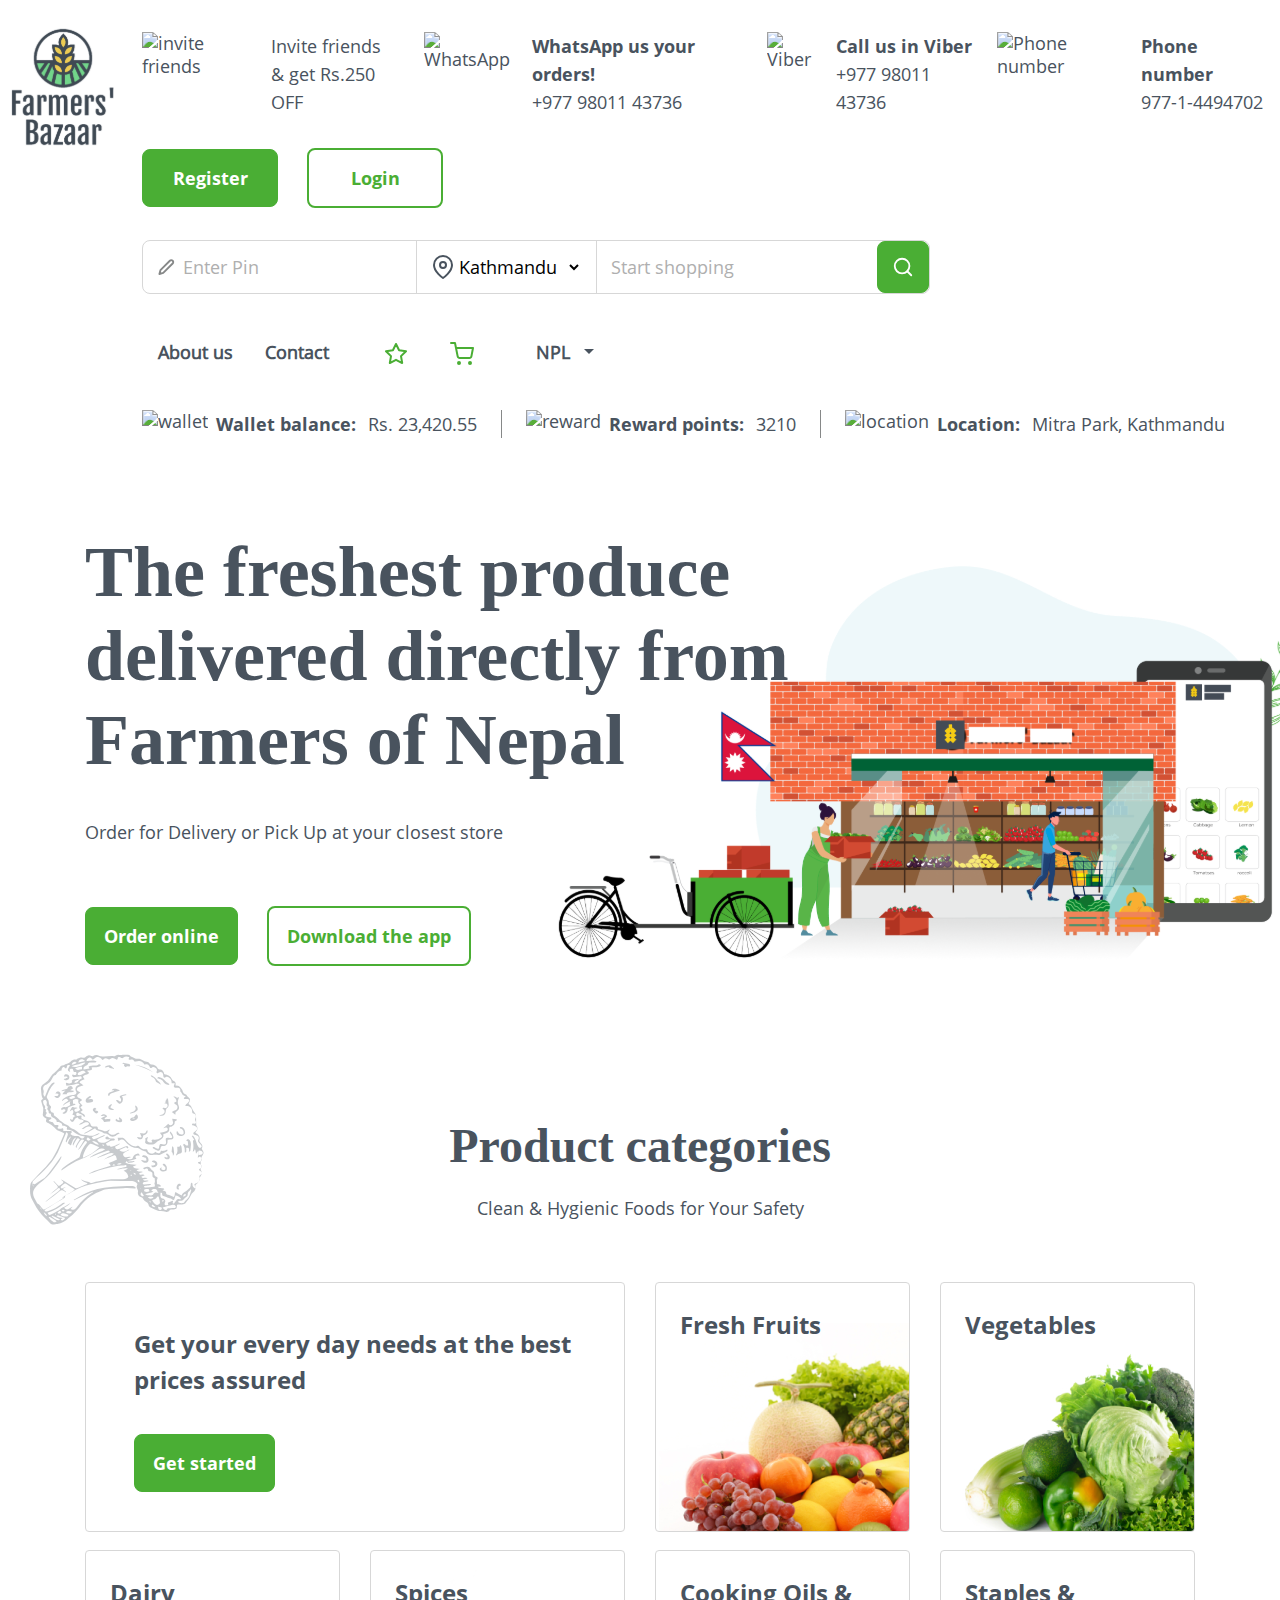
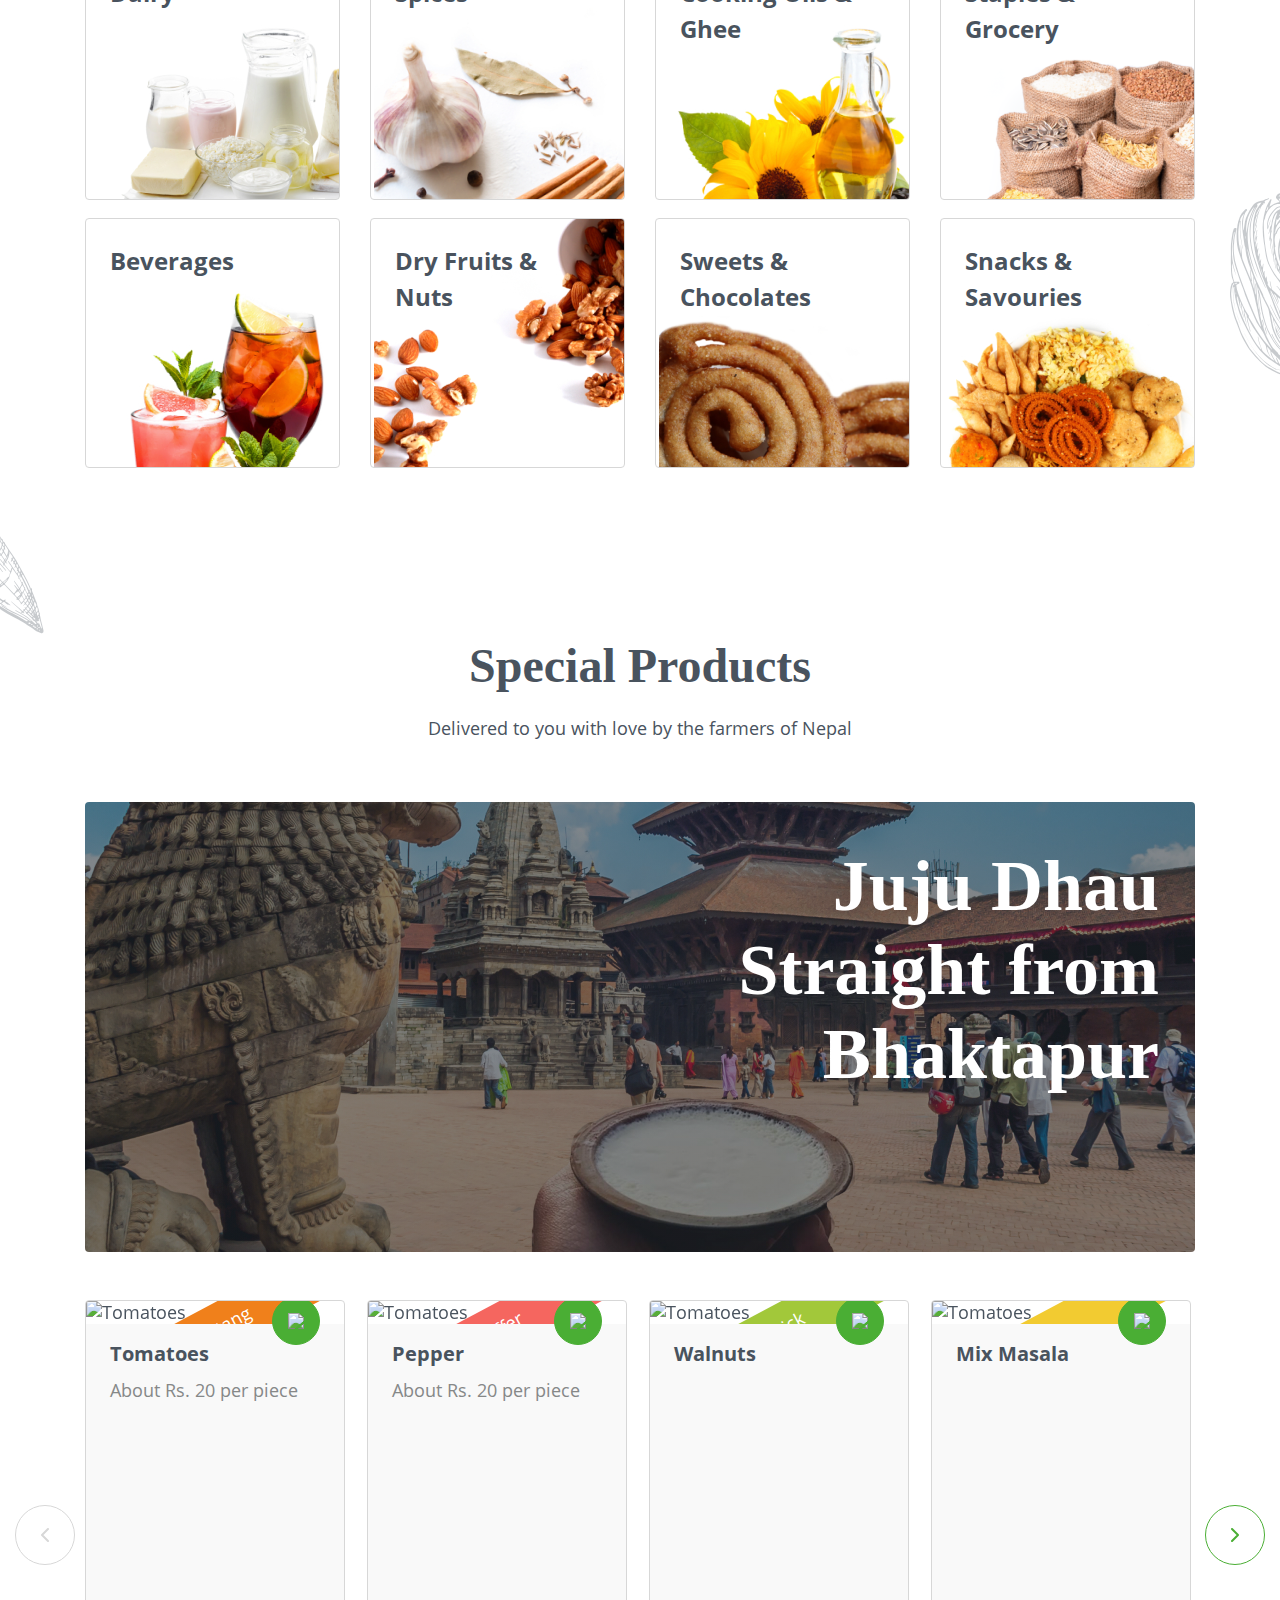
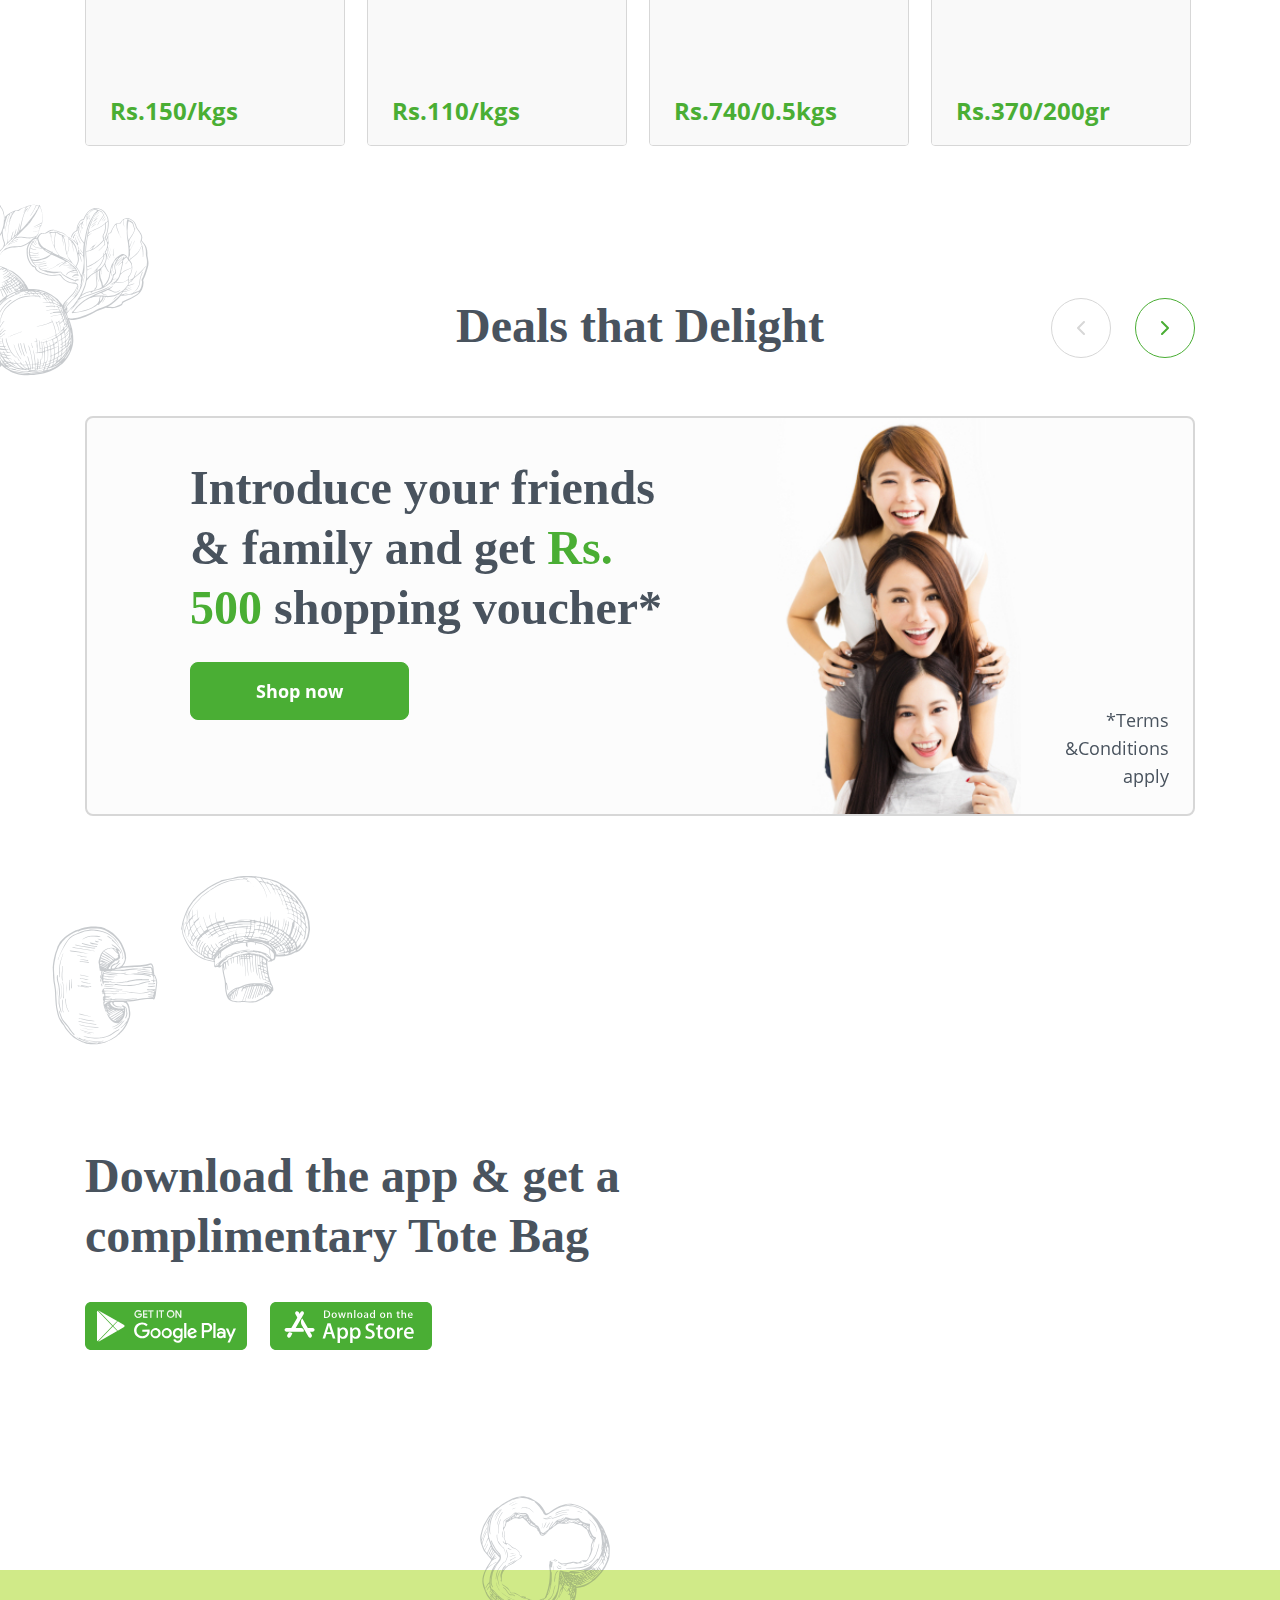
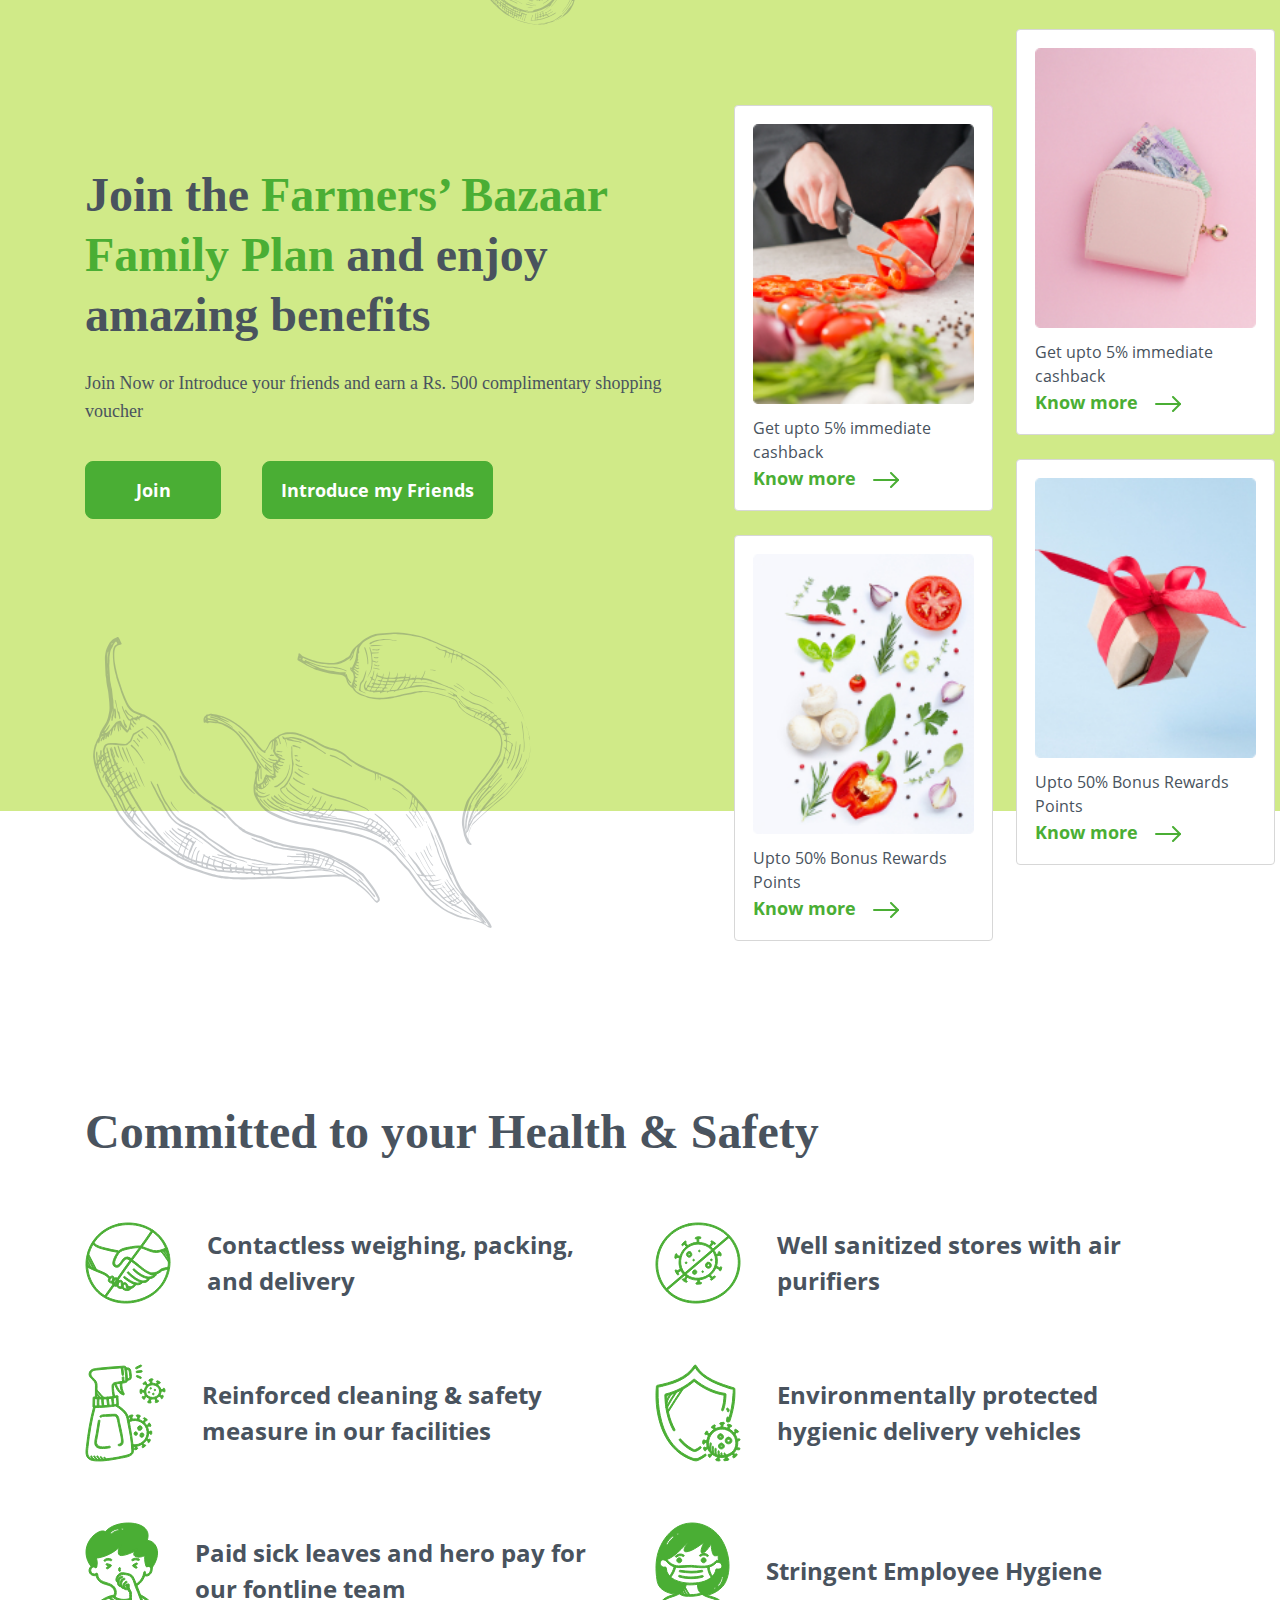
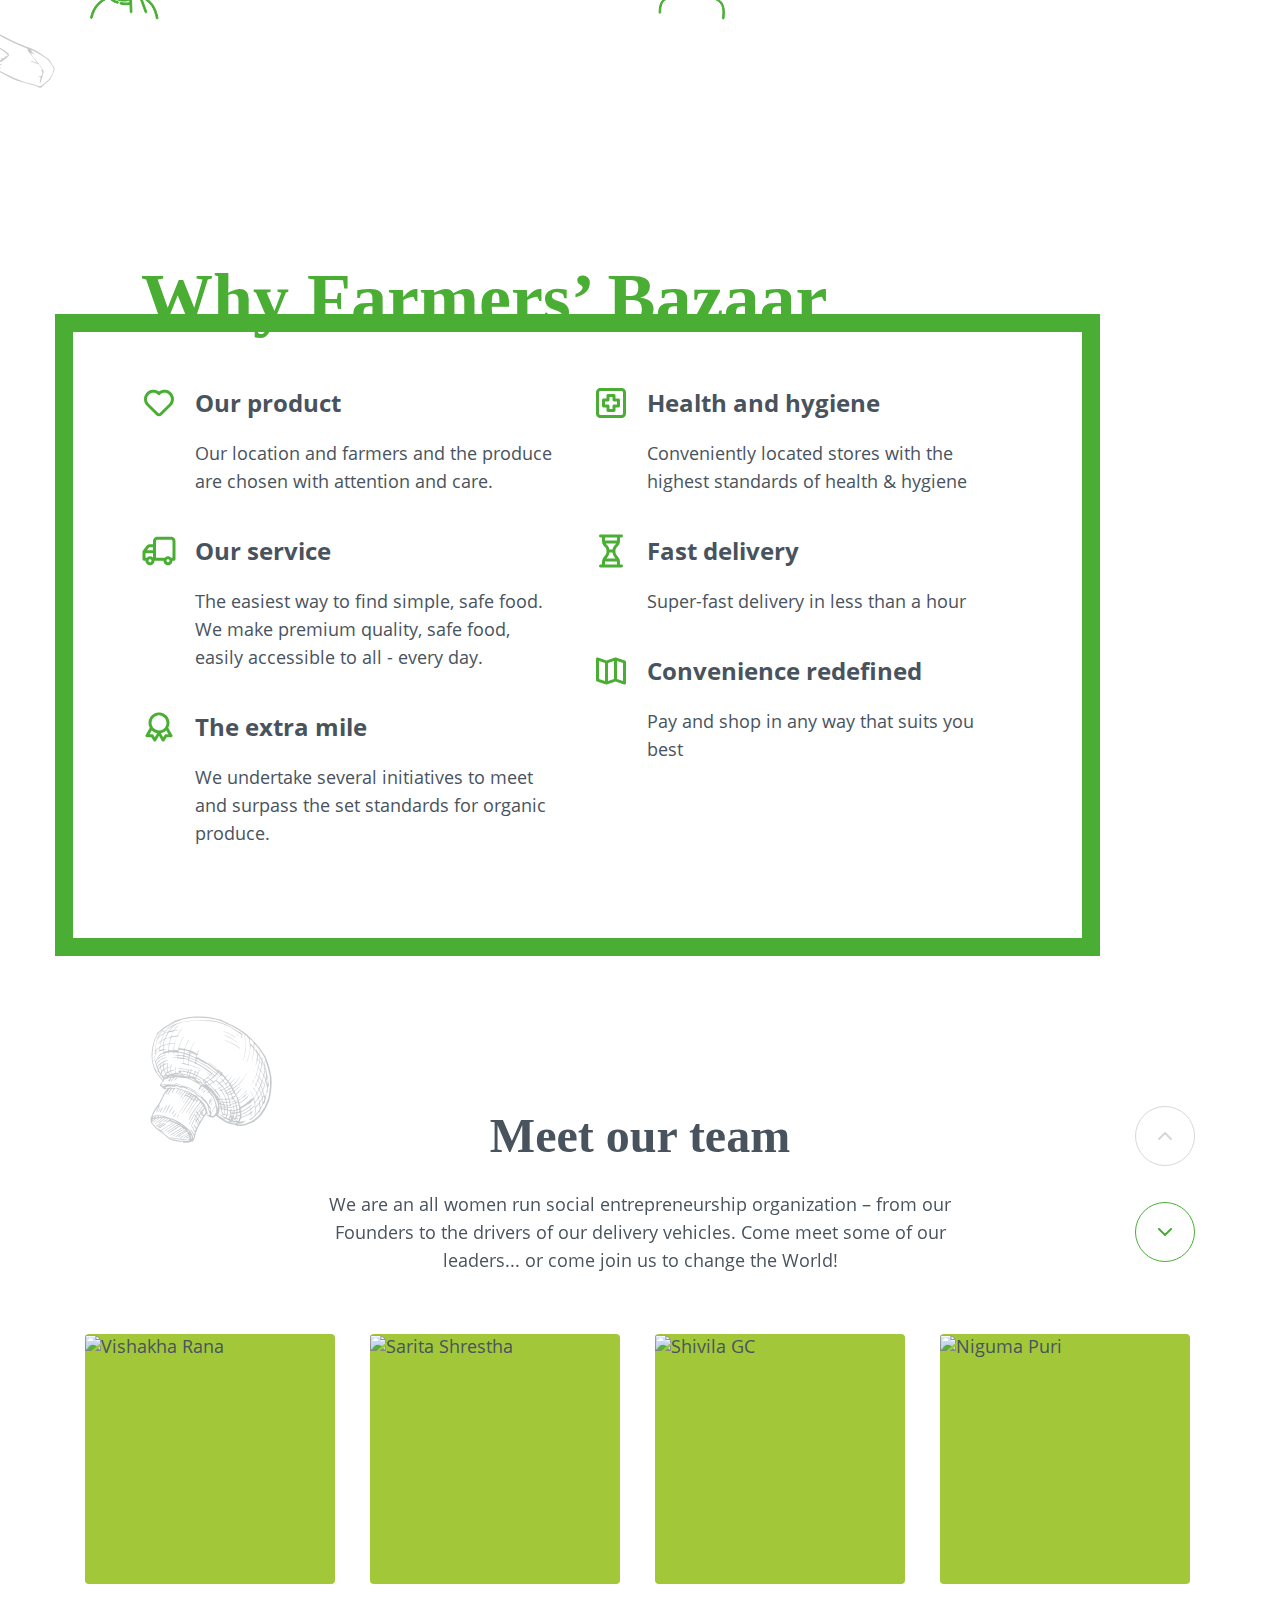
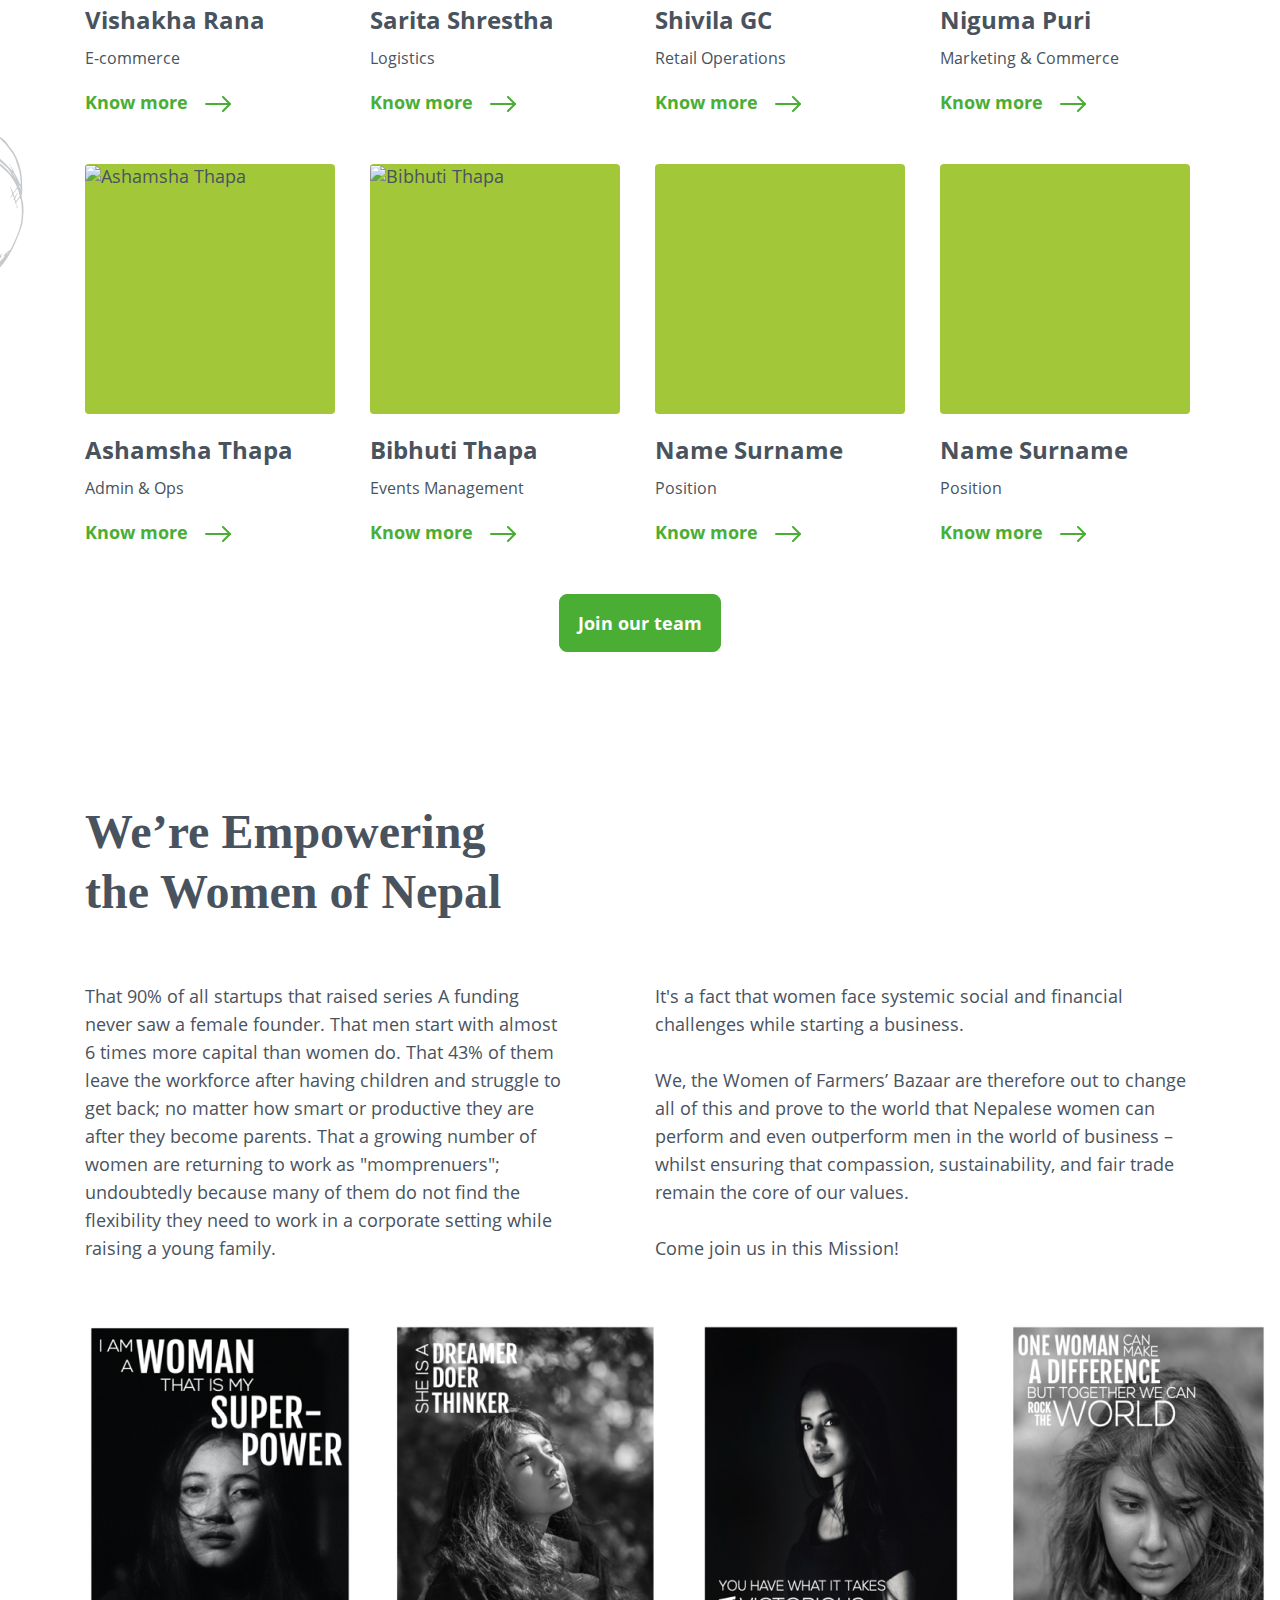
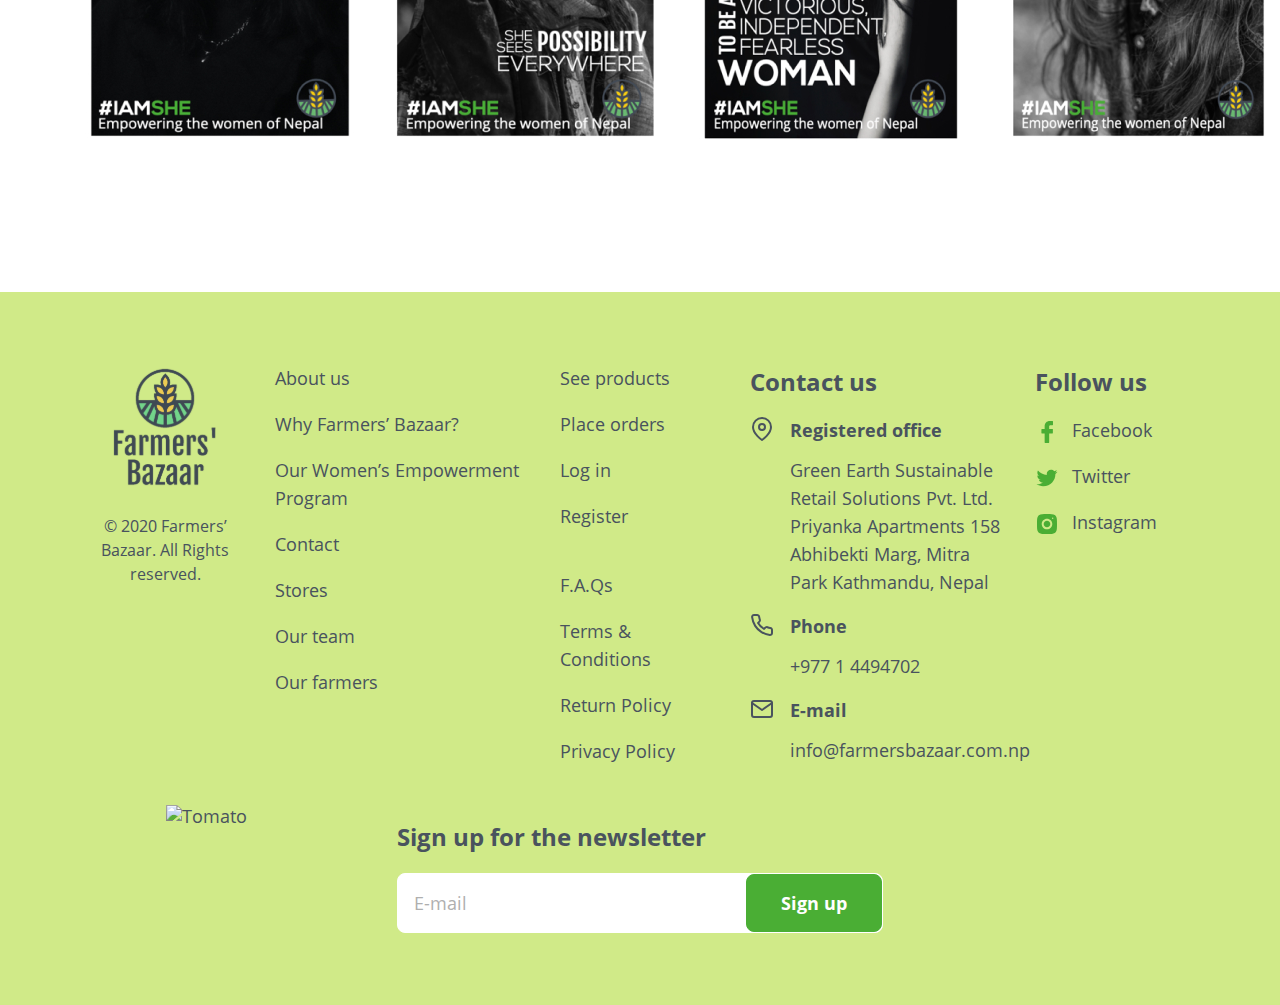
==== commit d7f8cc0e: "empowering section ready" ====
--- a/index.html
+++ b/index.html
@@ -825,7 +825,187 @@
 					expedita!</p>
 			</header>
 		</div>
-
+		<div class="photos row">
+			<div class="col-xl-3 col-lg-4 col-md-4 col-sm-4 col-4">
+				<div class="photos__item">
+					<div class="photos__item__img">
+						<img src="./assets/img/team/1.jpg" alt="Vishakha Rana">
+					</div>
+					<h4>Vishakha Rana</h4>
+					<p class="medium">E-commerce</p>
+					<a href="#" class="link">
+						Know more
+						<svg width="26" height="16" viewBox="0 0 26 16" fill="none" xmlns="http://www.w3.org/2000/svg">
+							<path d="M1 8L25 8" stroke="#4AAE34" stroke-width="2" stroke-linecap="round"
+								stroke-linejoin="round" />
+							<path d="M18 1L25 8L18 15" stroke="#4AAE34" stroke-width="2" stroke-linecap="round"
+								stroke-linejoin="round" />
+						</svg>
+					</a>
+				</div>
+			</div>
+			<div class="col-xl-3 col-lg-4 col-md-4 col-sm-4 col-4">
+				<div class="photos__item">
+					<div class="photos__item__img">
+						<img src="./assets/img/team/2.jpg" alt="Sarita Shrestha">
+					</div>
+					<h4>Sarita Shrestha</h4>
+					<p class="medium">Logistics</p>
+					<a href="#" class="link">
+						Know more
+						<svg width="26" height="16" viewBox="0 0 26 16" fill="none" xmlns="http://www.w3.org/2000/svg">
+							<path d="M1 8L25 8" stroke="#4AAE34" stroke-width="2" stroke-linecap="round"
+								stroke-linejoin="round" />
+							<path d="M18 1L25 8L18 15" stroke="#4AAE34" stroke-width="2" stroke-linecap="round"
+								stroke-linejoin="round" />
+						</svg>
+					</a>
+				</div>
+			</div>
+			<div class="col-xl-3 col-lg-4 col-md-4 col-sm-4 col-4">
+				<div class="photos__item">
+					<div class="photos__item__img">
+						<img src="./assets/img/team/3.jpg" alt="Shivila GC">
+					</div>
+					<h4>Shivila GC</h4>
+					<p class="medium">Retail Operations</p>
+					<a href="#" class="link">
+						Know more
+						<svg width="26" height="16" viewBox="0 0 26 16" fill="none" xmlns="http://www.w3.org/2000/svg">
+							<path d="M1 8L25 8" stroke="#4AAE34" stroke-width="2" stroke-linecap="round"
+								stroke-linejoin="round" />
+							<path d="M18 1L25 8L18 15" stroke="#4AAE34" stroke-width="2" stroke-linecap="round"
+								stroke-linejoin="round" />
+						</svg>
+					</a>
+				</div>
+			</div>
+			<div class="col-xl-3 col-lg-4 col-md-4 col-sm-4 col-4 d-none d-xl-block">
+				<div class="photos__item">
+					<div class="photos__item__img">
+						<img src="./assets/img/team/4.jpg" alt="Niguma Puri">
+					</div>
+					<h4>Niguma Puri</h4>
+					<p class="medium">Marketing & Commerce</p>
+					<a href="#" class="link">
+						Know more
+						<svg width="26" height="16" viewBox="0 0 26 16" fill="none" xmlns="http://www.w3.org/2000/svg">
+							<path d="M1 8L25 8" stroke="#4AAE34" stroke-width="2" stroke-linecap="round"
+								stroke-linejoin="round" />
+							<path d="M18 1L25 8L18 15" stroke="#4AAE34" stroke-width="2" stroke-linecap="round"
+								stroke-linejoin="round" />
+						</svg>
+					</a>
+				</div>
+			</div>
+			<div class="col-xl-3 col-lg-4 col-md-4 col-sm-4 col-4">
+				<div class="photos__item">
+					<div class="photos__item__img">
+						<img src="./assets/img/team/5.jpg" alt="Ashamsha Thapa">
+					</div>
+					<h4>Ashamsha Thapa</h4>
+					<p class="medium">Admin & Ops</p>
+					<a href="#" class="link">
+						Know more
+						<svg width="26" height="16" viewBox="0 0 26 16" fill="none" xmlns="http://www.w3.org/2000/svg">
+							<path d="M1 8L25 8" stroke="#4AAE34" stroke-width="2" stroke-linecap="round"
+								stroke-linejoin="round" />
+							<path d="M18 1L25 8L18 15" stroke="#4AAE34" stroke-width="2" stroke-linecap="round"
+								stroke-linejoin="round" />
+						</svg>
+					</a>
+				</div>
+			</div>
+			<div class="col-xl-3 col-lg-4 col-md-4 col-sm-4 col-4">
+				<div class="photos__item">
+					<div class="photos__item__img">
+						<img src="./assets/img/team/6.jpg" alt="Bibhuti Thapa">
+					</div>
+					<h4>Bibhuti Thapa</h4>
+					<p class="medium">Events Management</p>
+					<a href="#" class="link">
+						Know more
+						<svg width="26" height="16" viewBox="0 0 26 16" fill="none" xmlns="http://www.w3.org/2000/svg">
+							<path d="M1 8L25 8" stroke="#4AAE34" stroke-width="2" stroke-linecap="round"
+								stroke-linejoin="round" />
+							<path d="M18 1L25 8L18 15" stroke="#4AAE34" stroke-width="2" stroke-linecap="round"
+								stroke-linejoin="round" />
+						</svg>
+					</a>
+				</div>
+			</div>
+			<div class="col-xl-3 col-lg-4 col-md-4 col-sm-4 col-4">
+				<div class="photos__item">
+					<div class="photos__item__img">
+						<!-- <img src="./assets/img/team/" alt="Name Surname"> -->
+					</div>
+					<h4>Name Surname</h4>
+					<p class="medium">Position</p>
+					<a href="#" class="link">
+						Know more
+						<svg width="26" height="16" viewBox="0 0 26 16" fill="none" xmlns="http://www.w3.org/2000/svg">
+							<path d="M1 8L25 8" stroke="#4AAE34" stroke-width="2" stroke-linecap="round"
+								stroke-linejoin="round" />
+							<path d="M18 1L25 8L18 15" stroke="#4AAE34" stroke-width="2" stroke-linecap="round"
+								stroke-linejoin="round" />
+						</svg>
+					</a>
+				</div>
+			</div>
+			<div class="col-xl-3 col-lg-4 col-md-4 col-sm-4 col-4 d-none d-xl-block">
+				<div class="photos__item">
+					<div class="photos__item__img">
+						<!-- <img src="./assets/img/team/" alt="Name Surname"> -->
+					</div>
+					<h4>Name Surname</h4>
+					<p class="medium">Position</p>
+					<a href="#" class="link">
+						Know more
+						<svg width="26" height="16" viewBox="0 0 26 16" fill="none" xmlns="http://www.w3.org/2000/svg">
+							<path d="M1 8L25 8" stroke="#4AAE34" stroke-width="2" stroke-linecap="round"
+								stroke-linejoin="round" />
+							<path d="M18 1L25 8L18 15" stroke="#4AAE34" stroke-width="2" stroke-linecap="round"
+								stroke-linejoin="round" />
+						</svg>
+					</a>
+				</div>
+			</div>
+		</div>
+		<div class="text-center">
+			<a href="#" class="btn btn-primary">Join our team</a>
+		</div>
+	</section>
+
+	<section class="empowering container">
+		<header>
+			<h2>We’re Empowering the Women of Nepal</h2>
+		</header>
+		<div class="paragraphes row">
+			<div class="col-md-6 col-sm-12 col-12">
+				<p>That 90% of all startups that raised series A funding never saw a female founder. That men start with
+					almost 6 times more capital than women do. That 43% of them leave the workforce after having
+					children and struggle to get back; no matter how smart or productive they are after they become
+					parents. That a growing number of women are returning to work as "momprenuers"; undoubtedly because
+					many of them do not find the flexibility they need to work in a corporate setting while raising a
+					young family.</p>
+			</div>
+			<div class="col-md-6 col-sm-12 col-12">
+				<p>
+					It's a fact that women face systemic social and financial challenges while starting a business.
+					<br><br>
+					We, the Women of Farmers’ Bazaar are therefore out to change all of this and prove to the world that
+					Nepalese women can perform and even outperform men in the world of business – whilst ensuring that
+					compassion, sustainability, and fair trade remain the core of our values. <br><br>
+					Come join us in this Mission!
+				</p>
+			</div>
+		</div>
+		<div class="posters">
+			<img src="./assets/img/posters/01.jpg" alt="1">
+			<img src="./assets/img/posters/02.jpg" alt="2">
+			<img src="./assets/img/posters/03.jpg" alt="3">
+			<img src="./assets/img/posters/04.jpg" alt="4">
+		</div>
 	</section>
 
 	<footer class="footer bg-green">
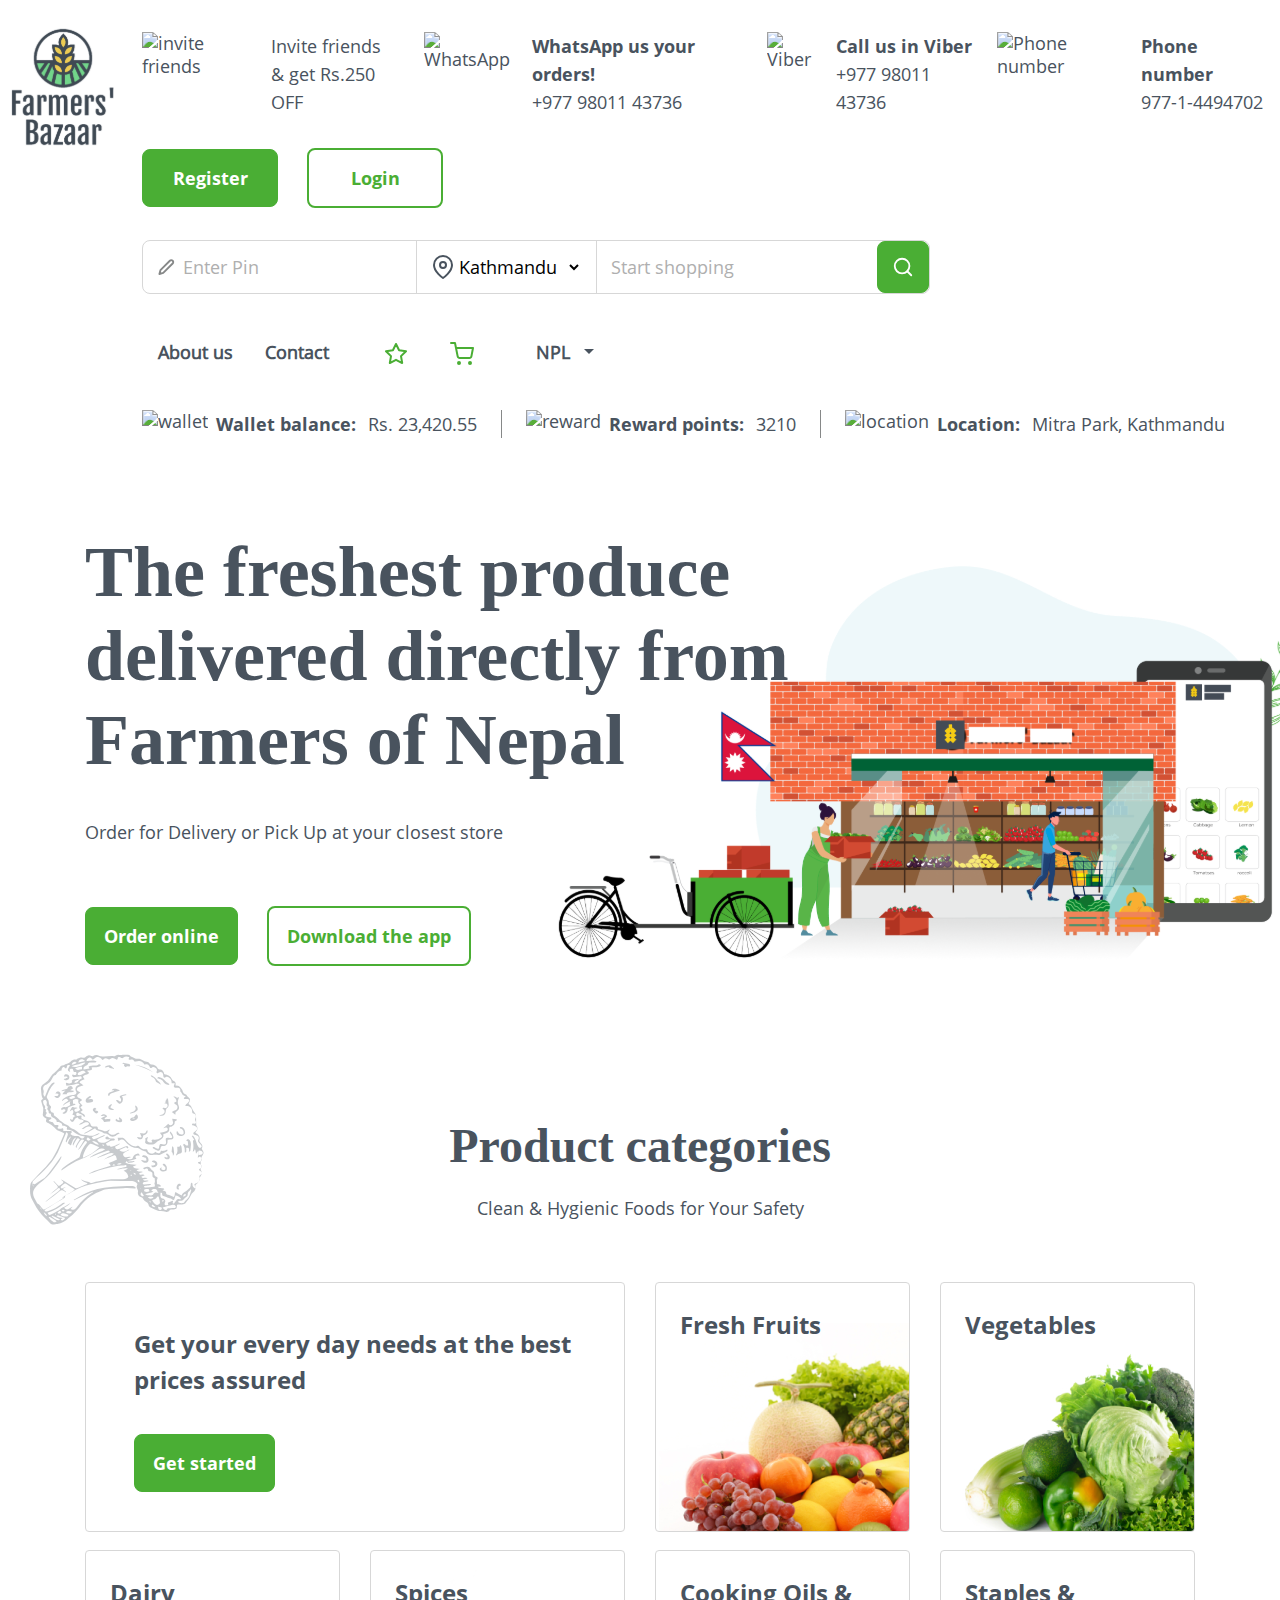
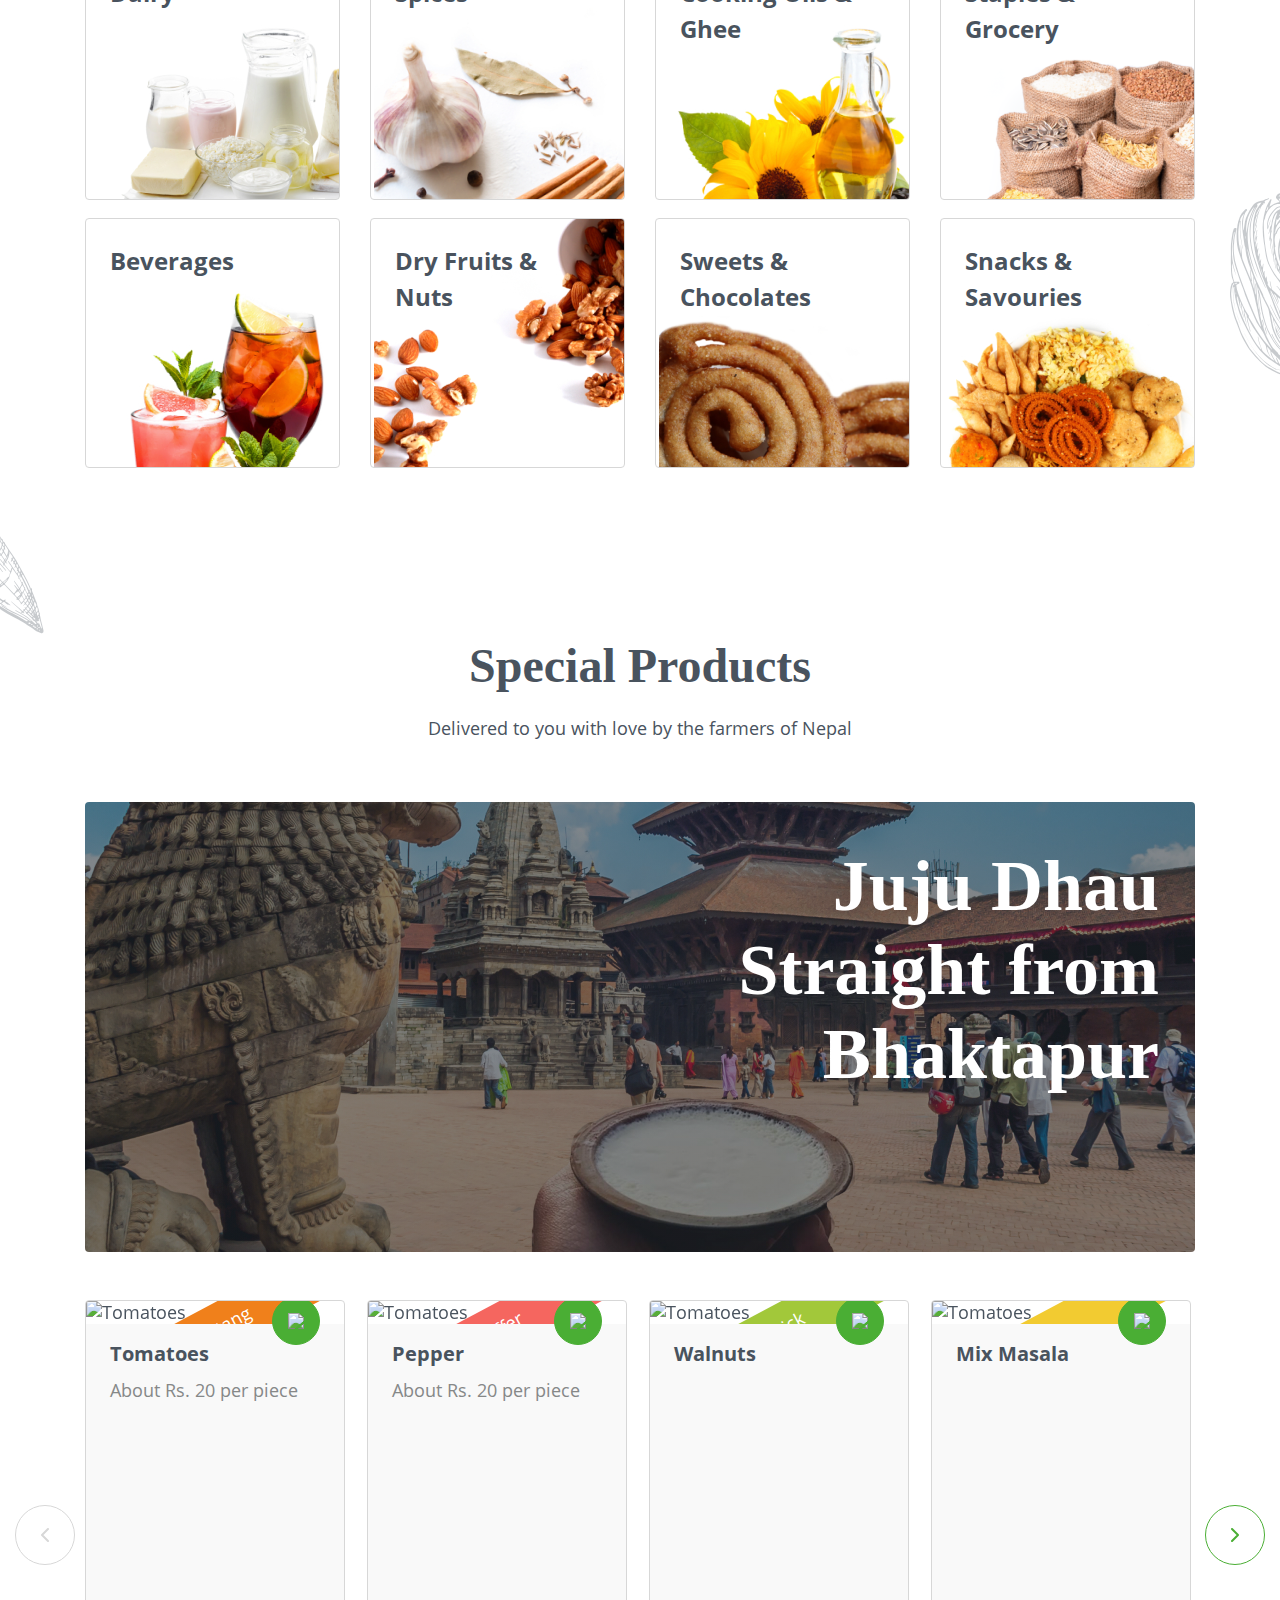
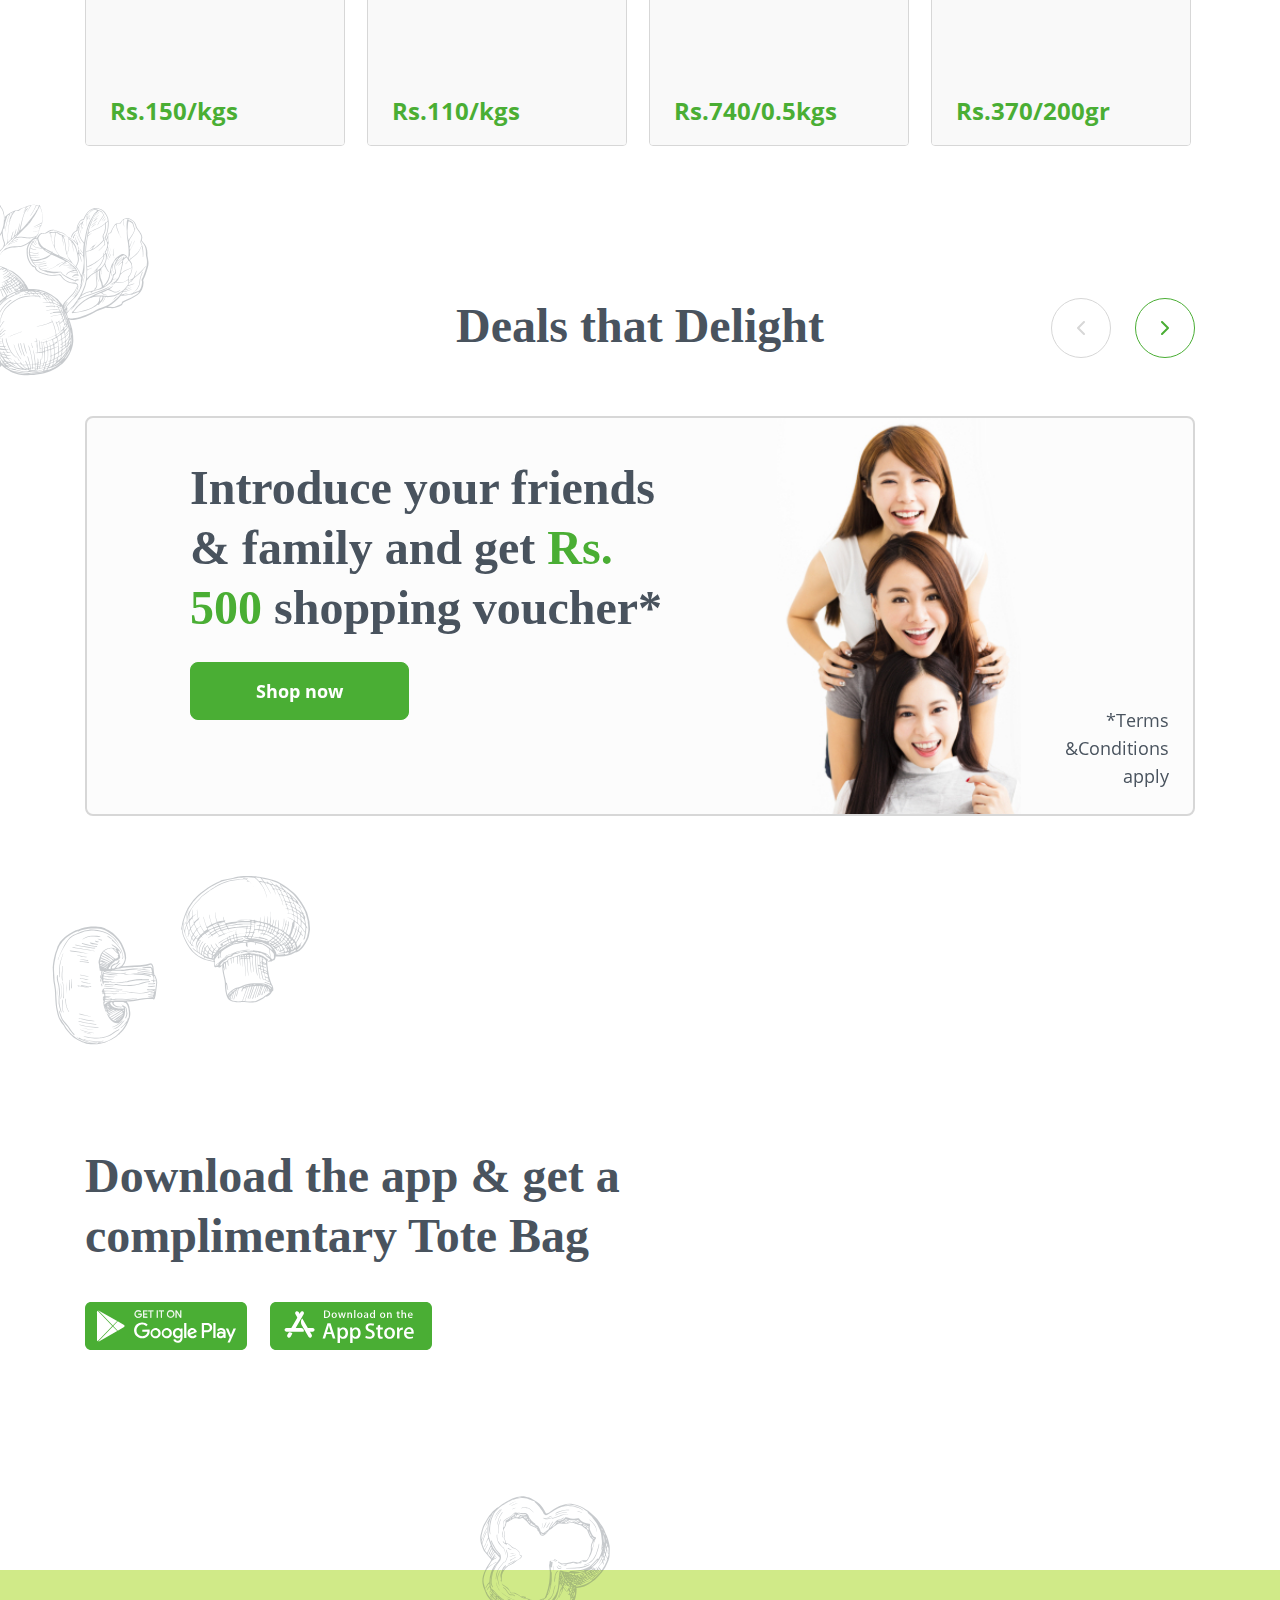
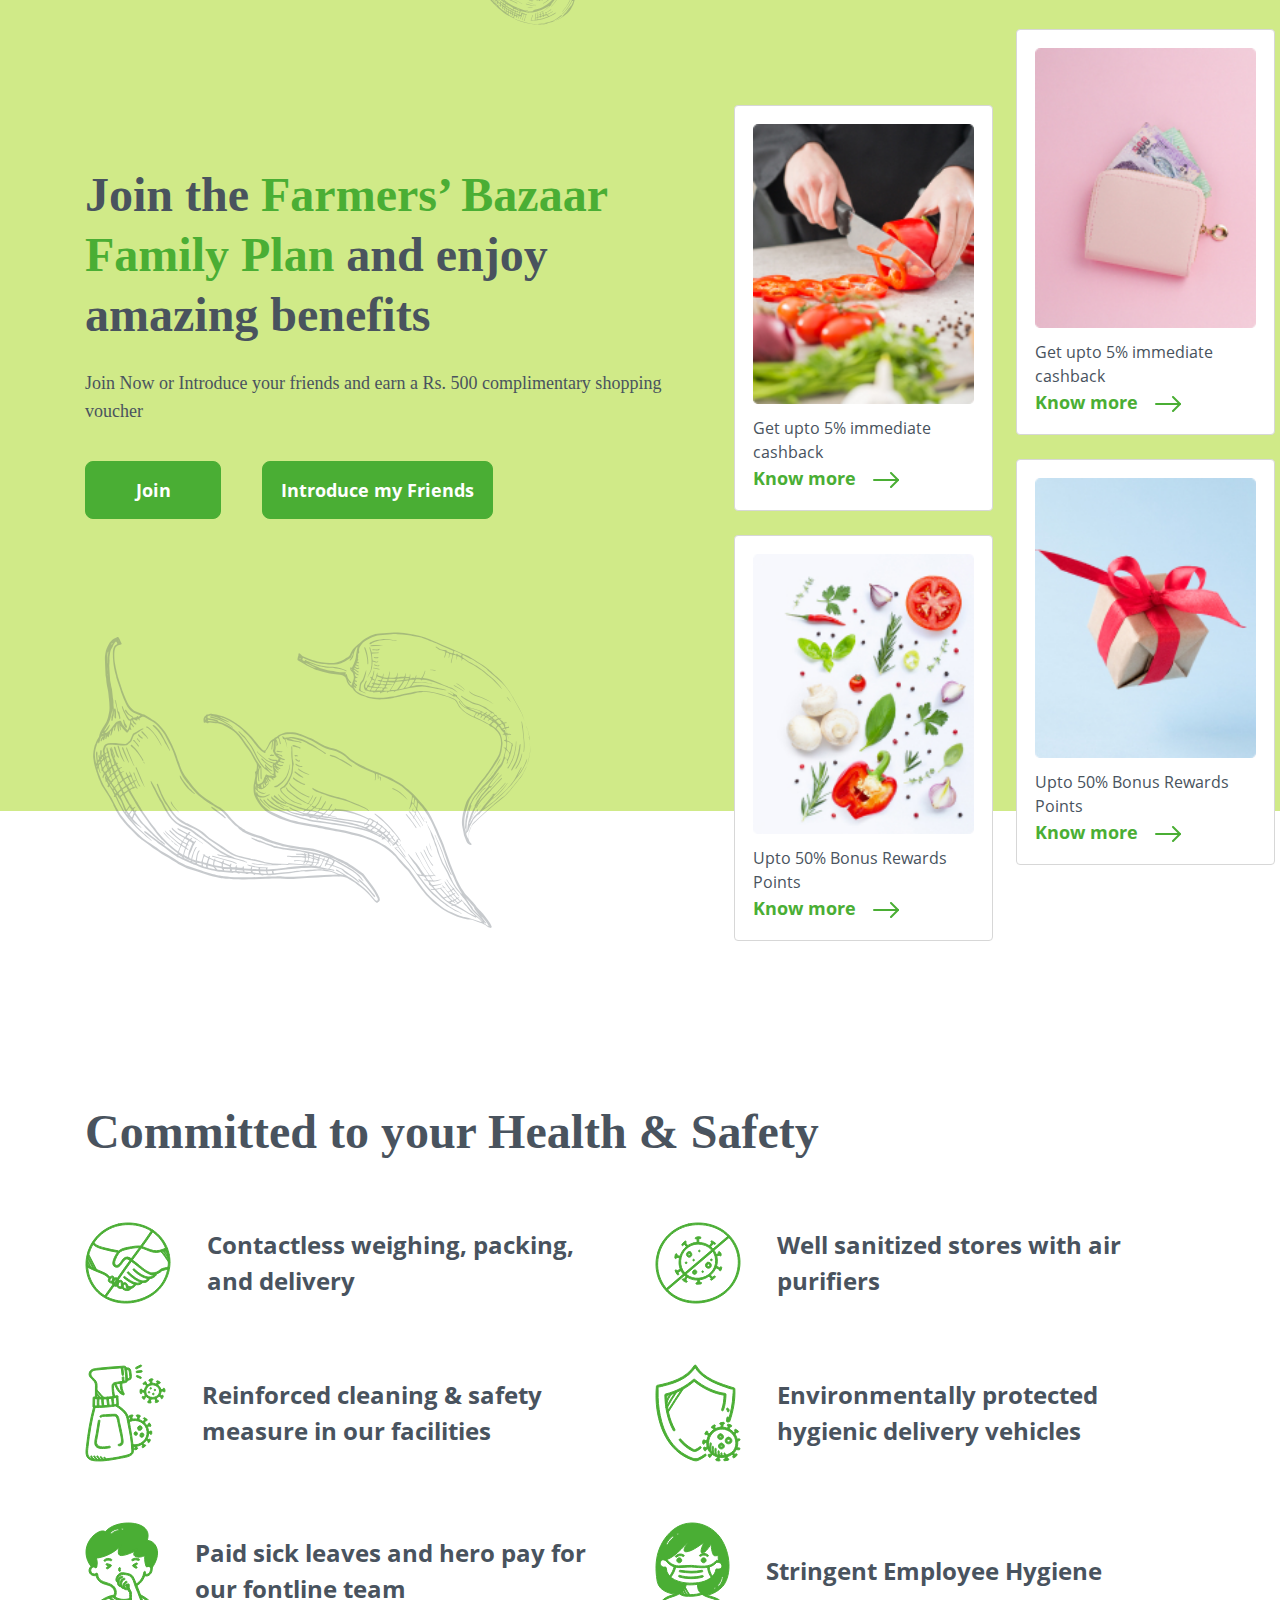
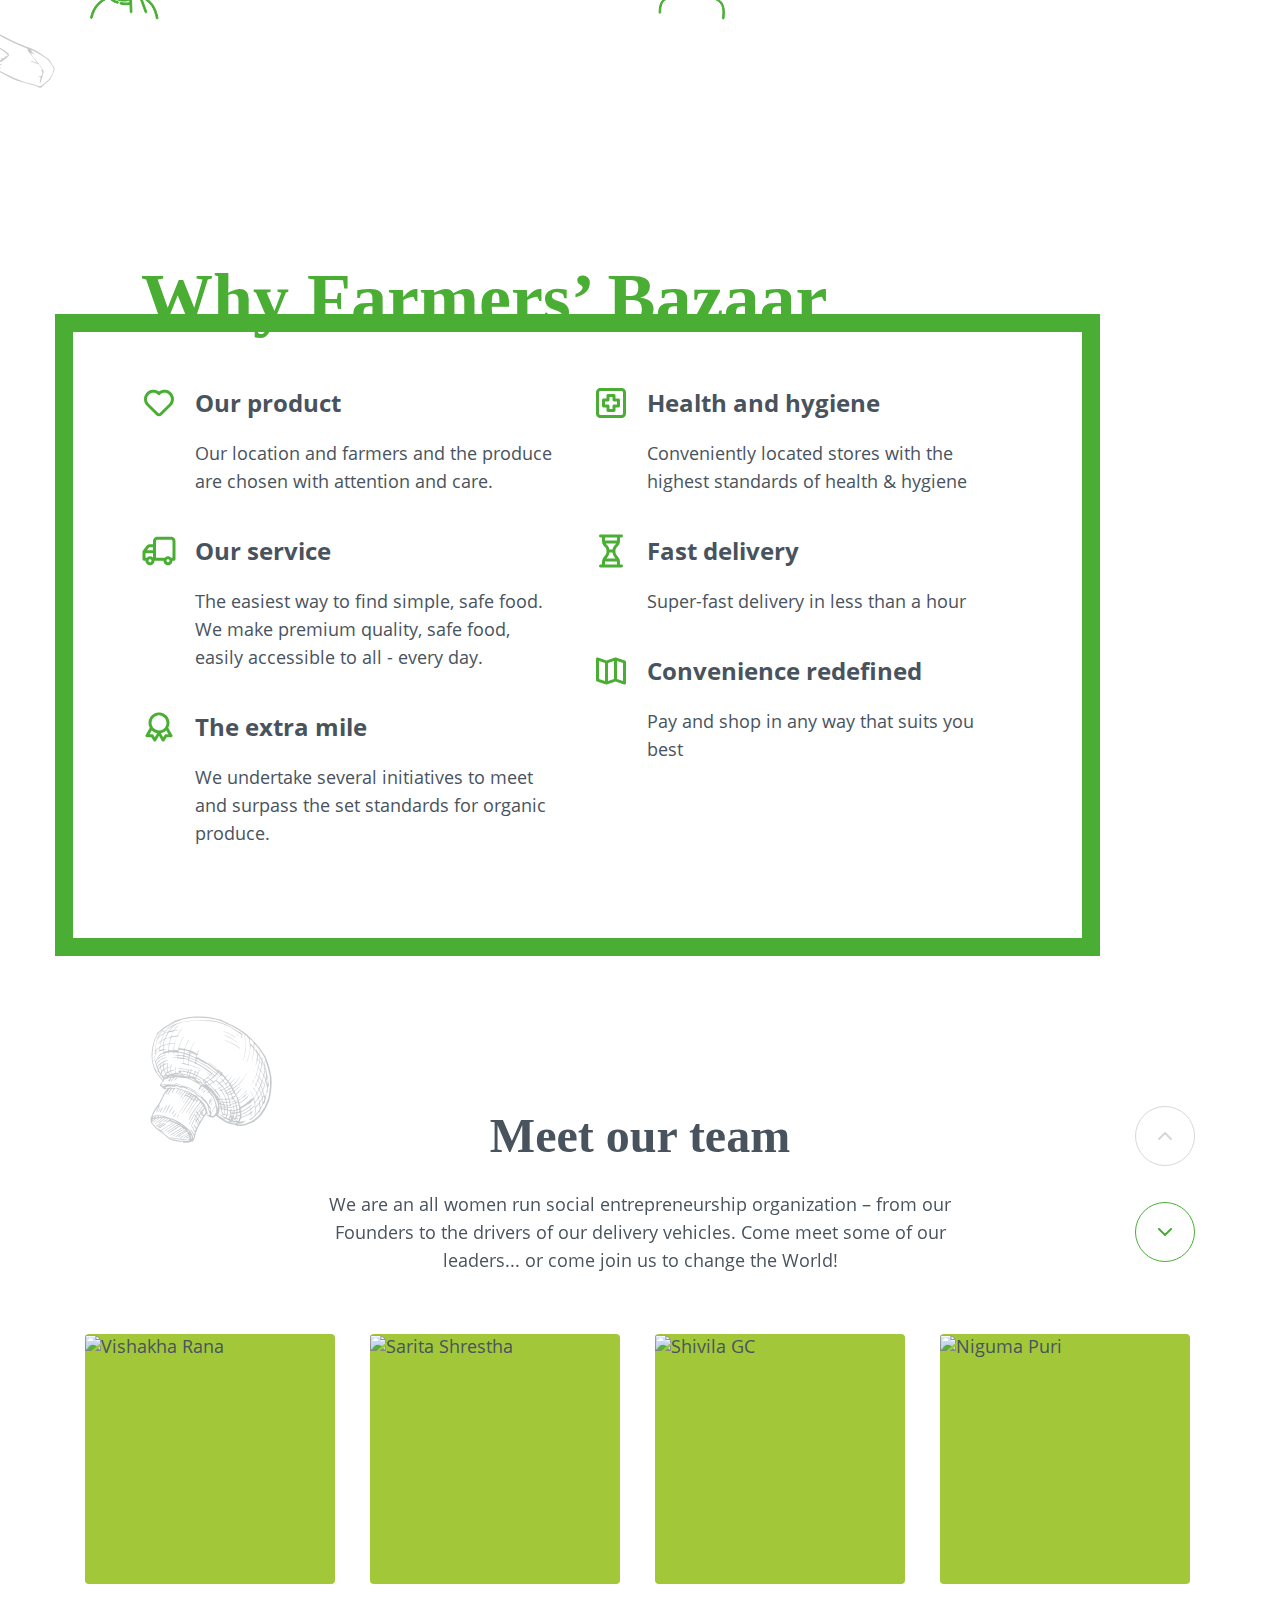
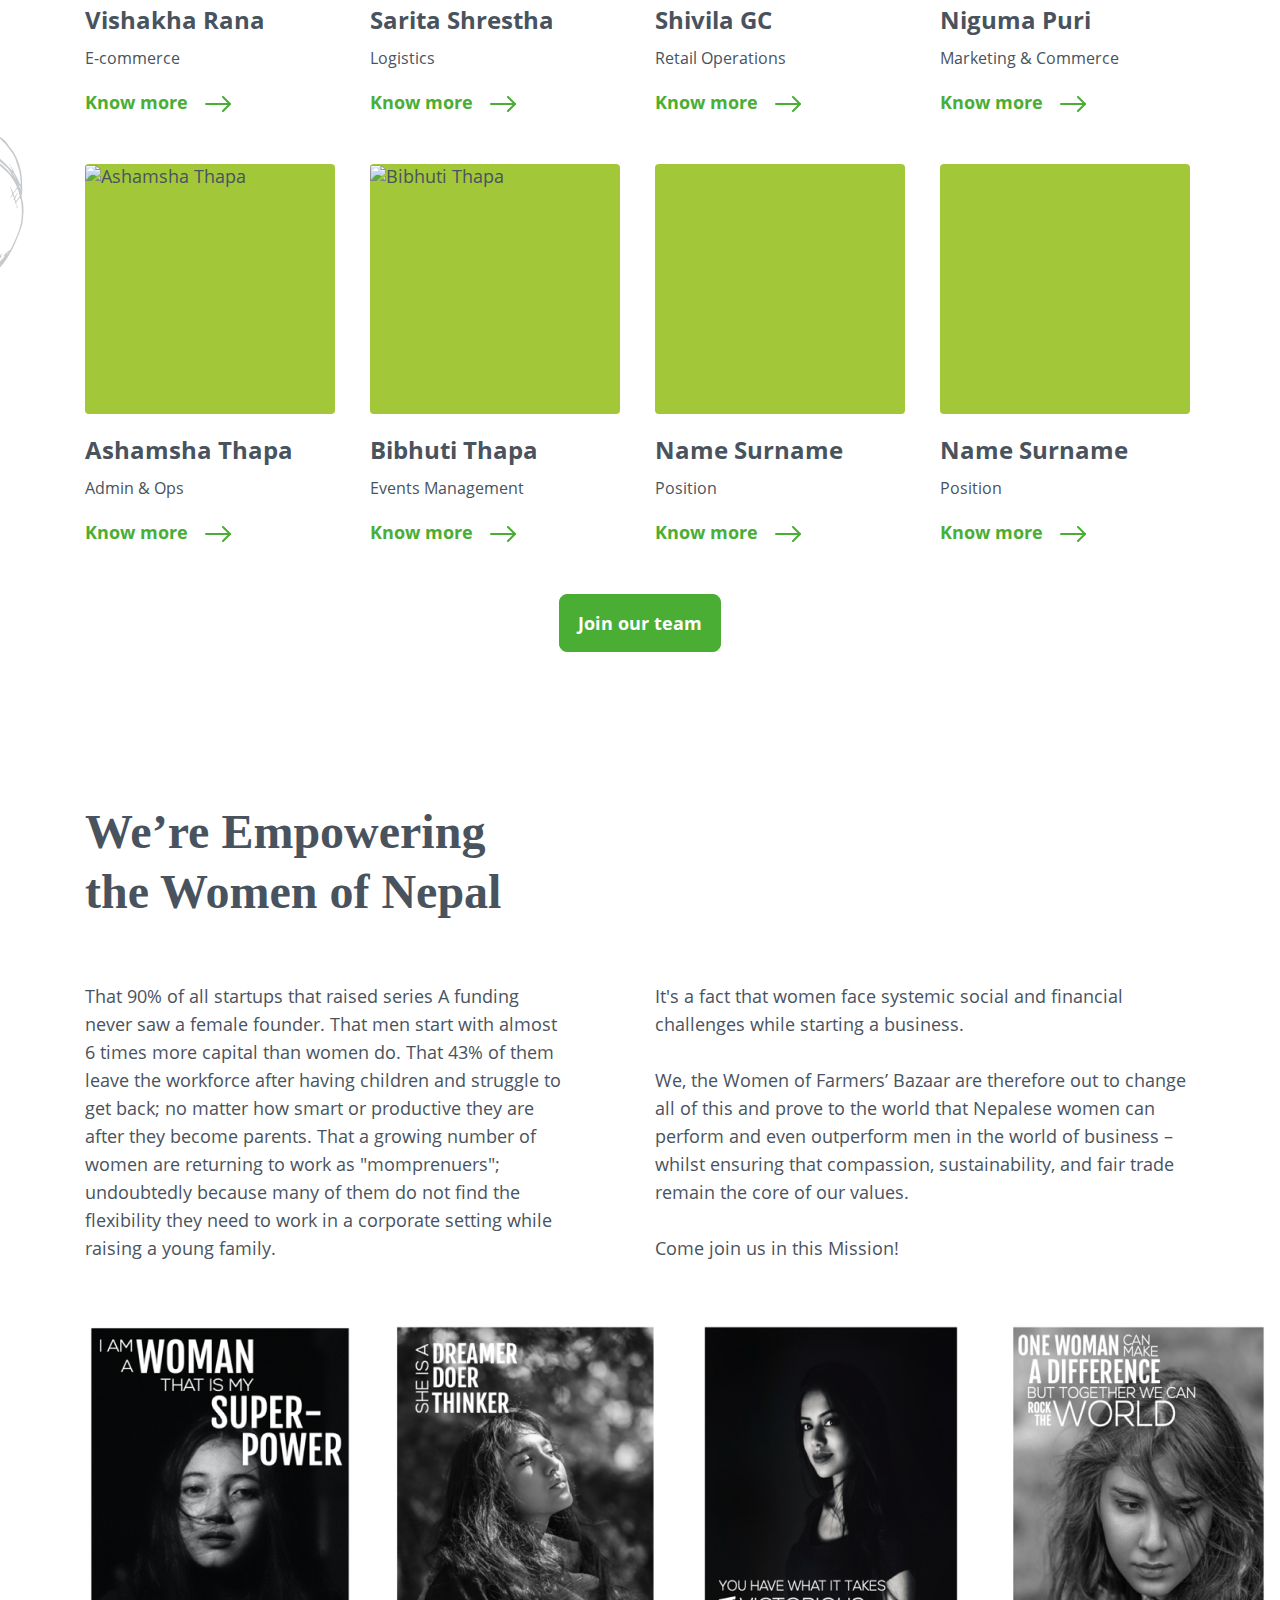
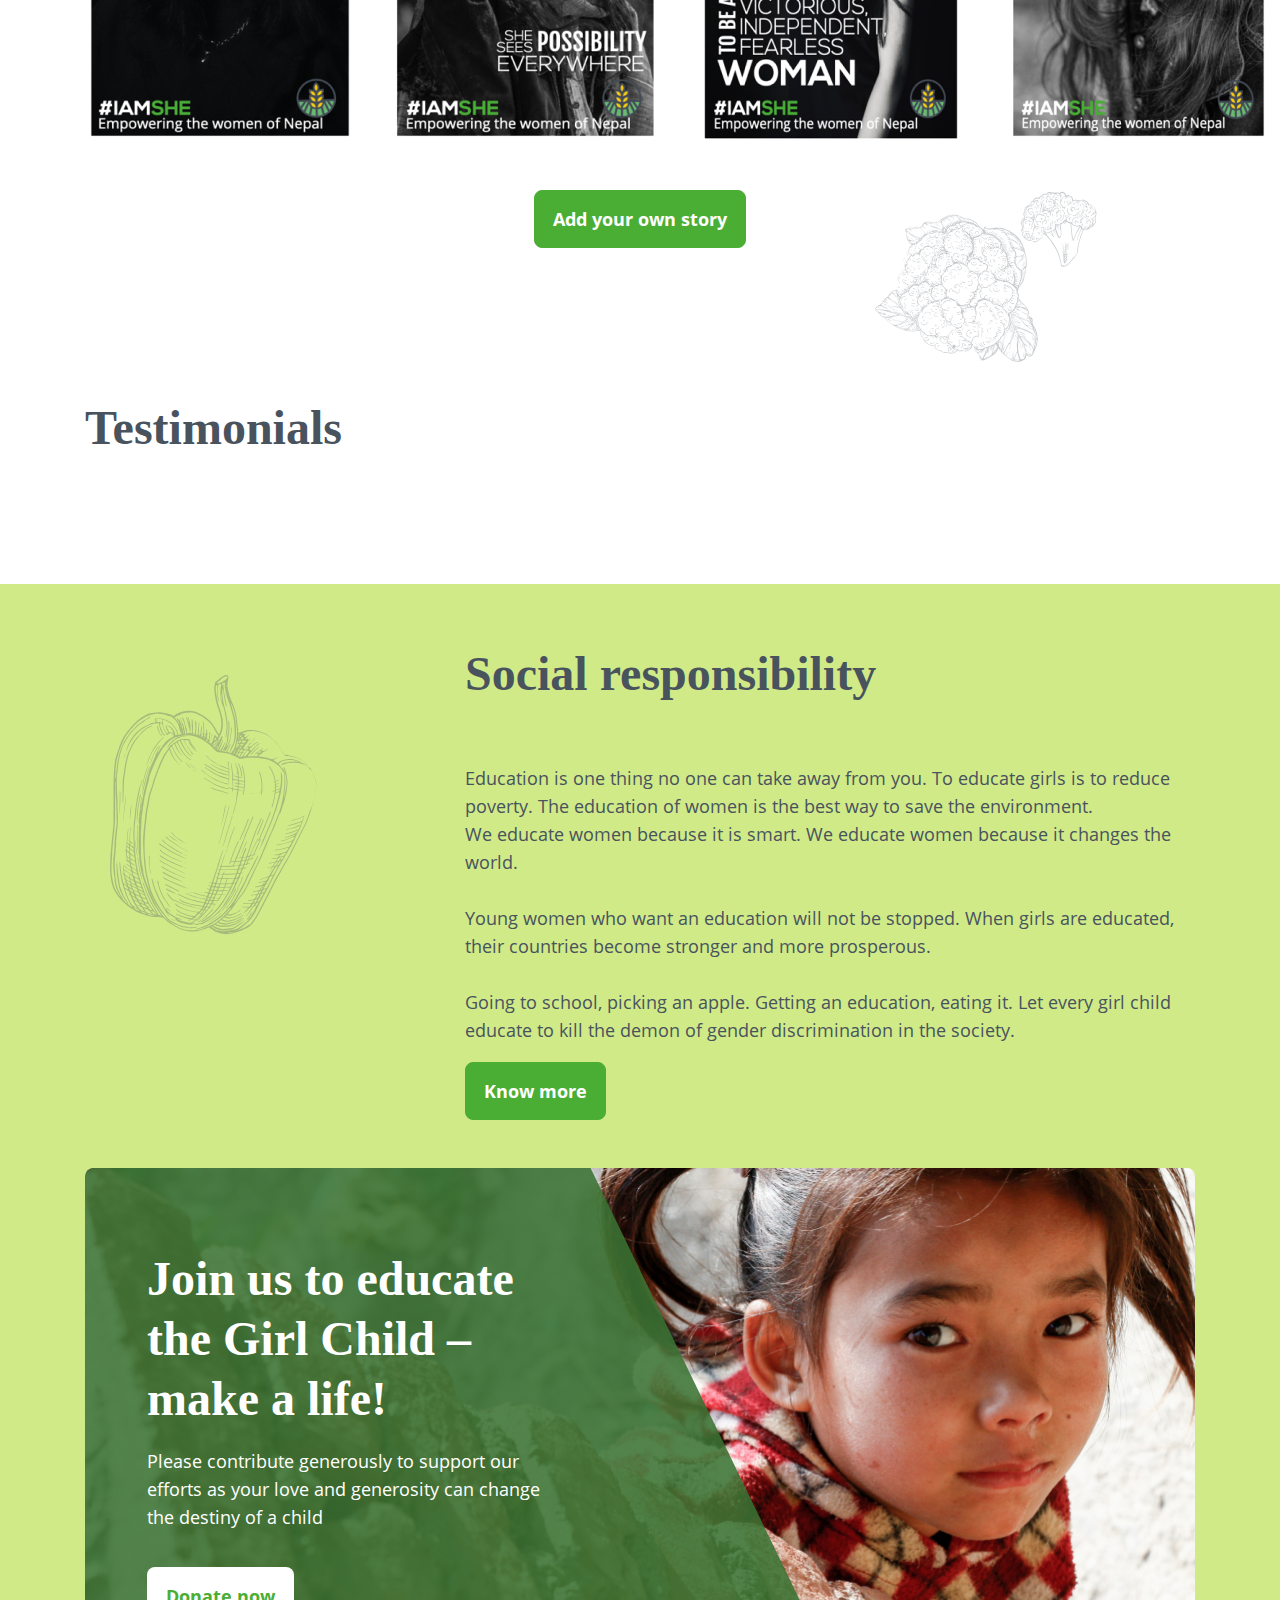
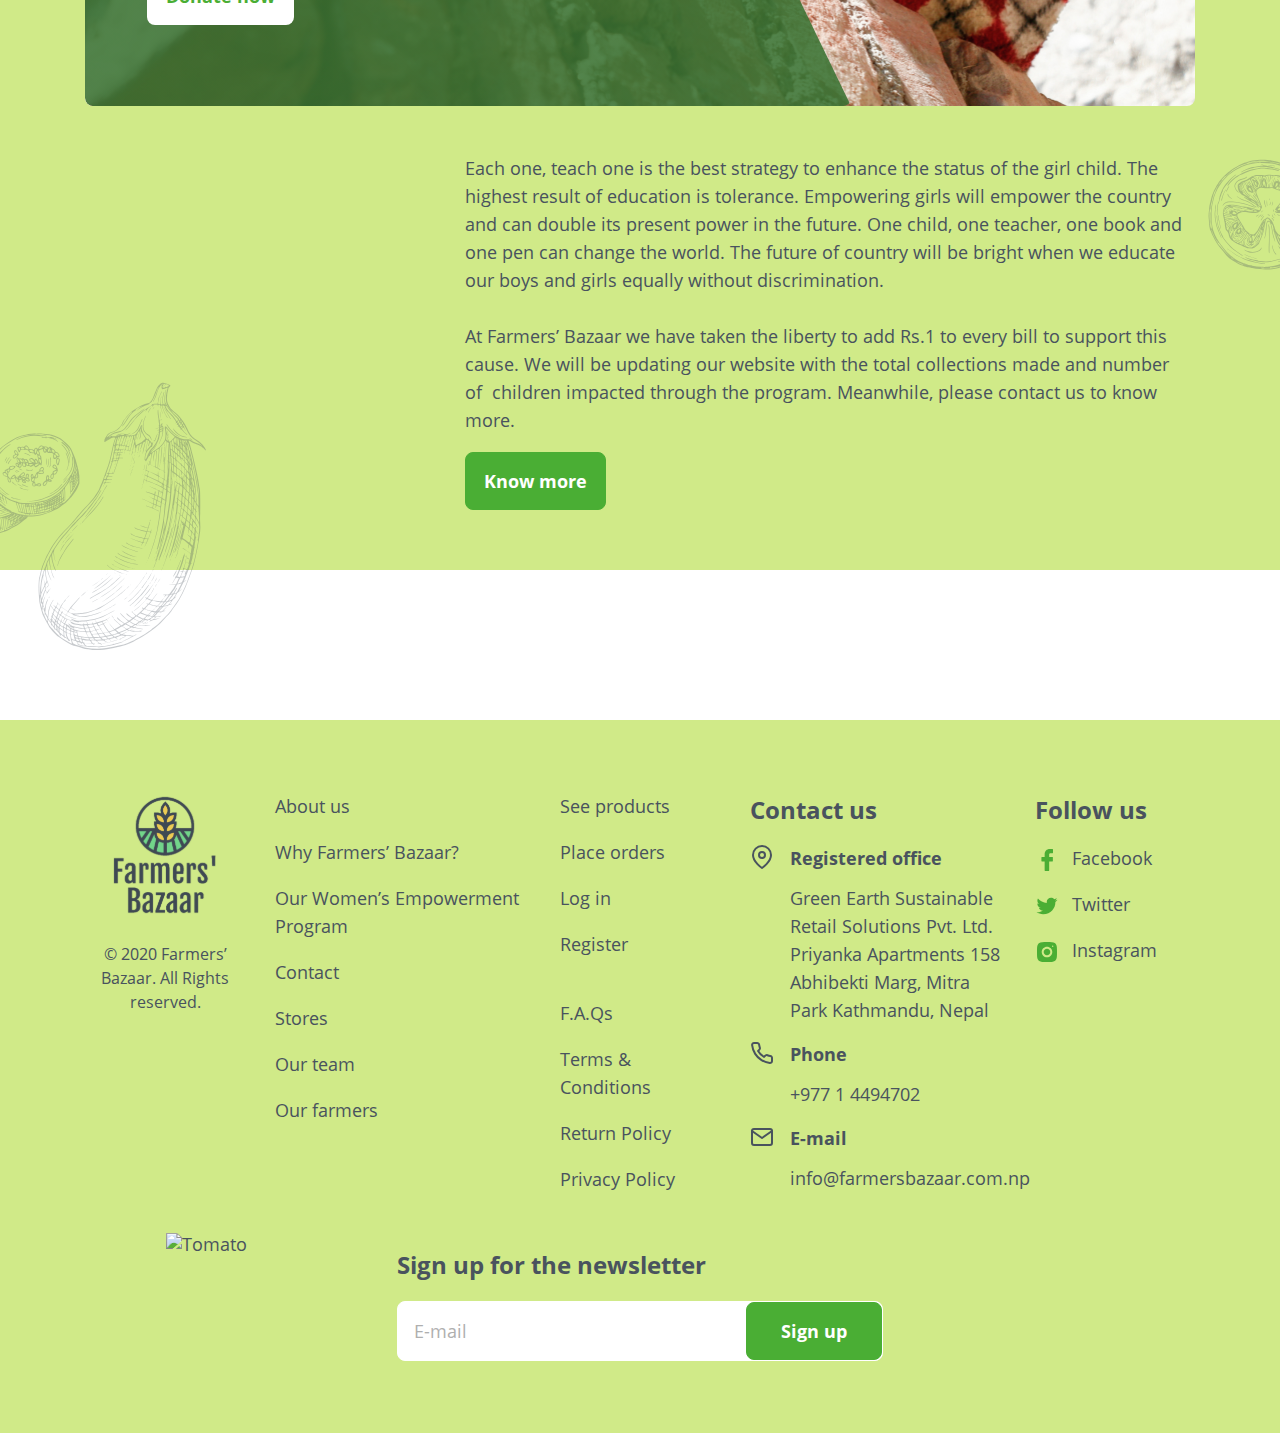
==== commit c52891ce: "Social responsibility section is ready" ====
--- a/index.html
+++ b/index.html
@@ -1006,6 +1006,140 @@
 			<img src="./assets/img/posters/03.jpg" alt="3">
 			<img src="./assets/img/posters/04.jpg" alt="4">
 		</div>
+		<div class="text-center">
+			<a href="#" class="btn btn-primary">Add your own story</a>
+		</div>
+	</section>
+
+	<section class="testimonials container">
+		<div class="bg-illustrations">
+			<img class="bg-illus" src="./assets/img/backgrounds/illustrations/veggies/cauliflower img.svg"
+				alt="cauliflower">
+		</div>
+		<header>
+			<h2 class="text-left">Testimonials</h2>
+		</header>
+		<div class="owl-carousel testimonials__carousel">
+			<div class="item">
+				<div class="item__holder">
+					<p>
+						I always hated grocery shopping. With my work schedule, I never had time to put together a list
+						and
+						spend an unnecessary amount of minutes at the grocery store getting my food for the week. Now
+						with
+						this grocery website, I can do all my food shopping online and save myself the time and hassle
+						of
+						going to the supermarket.
+					</p>
+					<div class="item__bottom">
+						<div class="avatar">
+							<img src="./assets/img/testimonials/1.jpg" alt="Rajeev Shukla">
+						</div>
+						<h5>Rajeev Shukla</h5>
+					</div>
+				</div>
+			</div>
+			<div class="item">
+				<div class="item__holder">
+					<p>
+						Online grocery shopping had saved me on quite a few occasions already. For example, I was having
+						a
+						date over a dinner when I realised I forgot to get a bottle of wine and corn for the Santa Fe
+						Soup.
+						With just a couple of clicks, I had order the items from this grocery website for a speedy
+						delivery.
+					</p>
+					<div class="item__bottom">
+						<div class="avatar">
+							<img src="./assets/img/testimonials/2.jpg" alt="Priyanka Kaushik">
+						</div>
+						<h5>Priyanka Kaushik</h5>
+					</div>
+				</div>
+			</div>
+			<div class="item">
+				<div class="item__holder">
+					<p>
+						I always hated grocery shopping. With my work schedule, I never had time to put together a list
+						and
+						spend an unnecessary amount of minutes at the grocery store getting my food for the week. Now
+						with
+						this grocery website, I can do all my food shopping online and save myself the time and hassle
+						of
+						going to the supermarket.
+					</p>
+					<div class="item__bottom">
+						<div class="avatar">
+							<img src="./assets/img/testimonials/1.jpg" alt="Rajeev Shukla">
+						</div>
+						<h5>Rajeev Shukla</h5>
+					</div>
+				</div>
+			</div>
+		</div>
+	</section>
+
+	<section class="social bg-green">
+		<div class="container">
+			<div class="bg-illustrations">
+				<img class="bg-illus" src="./assets/img/backgrounds/illustrations/veggies/pepper.svg" alt="pepper">
+				<img class="bg-illus" src="./assets/img/backgrounds/illustrations/veggies/tomato 3.svg" alt="tomato">
+				<img class="bg-illus" src="./assets/img/backgrounds/illustrations/veggies/eggplant.svg" alt="eggplant">
+			</div>
+			<div class="row">
+				<div class="col-md-4 col-sm-0 col-0"></div>
+				<div class="col-md-8 col-sm-12 col-12">
+					<h2 class="title">Social responsibility</h2>
+					<p>
+						Education is one thing no one can take away from you. To educate girls is to reduce poverty. The
+						education of women is the best way to save the environment. We educate women because
+						it is smart.
+						We educate women because it changes the world.
+						<br><br>
+						Young women who want an education will not be stopped. When girls are educated, their countries
+						become
+						stronger and more prosperous.
+						<br><br>
+						Going to school, picking an apple. Getting an education, eating it. Let every girl child educate
+						to kill
+						the demon of gender discrimination in the society.
+					</p>
+					<a href="#" class="btn btn-primary">Know more</a>
+				</div>
+			</div>
+			<div class="banner">
+				<div class="banner__body">
+					<h2>Join us to educate the Girl Child – make a life!</h2>
+					<p>Please contribute generously to support our efforts as your love and generosity can change the
+						destiny of a child
+					</p>
+					<a href="#" class="btn bg-white">Donate now</a>
+				</div>
+				<div class="bg"></div>
+				<!-- <img class="bg" src="./assets/img/backgrounds/banner-bg.svg" alt="banner"> -->
+			</div>
+			<div class="row">
+				<div class="col-md-4 col-sm-0 col-0"></div>
+				<div class="col-md-8 col-sm-12 col-12">
+					<p>
+						Each one, teach one is the best strategy to enhance the status of the girl child. The highest
+						result
+						of education is tolerance. Empowering girls will empower the country and can double its present
+						power
+						in the future. One child, one teacher, one book and one pen can change the world. The future
+						of country
+						will be bright when we educate our boys and girls equally without discrimination.
+						<br><br>
+						At Farmers’ Bazaar we have taken the liberty to add Rs.1 to every bill to support this cause.
+						We will
+						be updating our website with the total collections made and number of  children impacted through
+						the
+						program. Meanwhile, please contact us to know more.
+					</p>
+					<a href="#" class="btn btn-primary">Know more</a>
+				</div>
+			</div>
+		</div>
 	</section>
 
 	<footer class="footer bg-green">
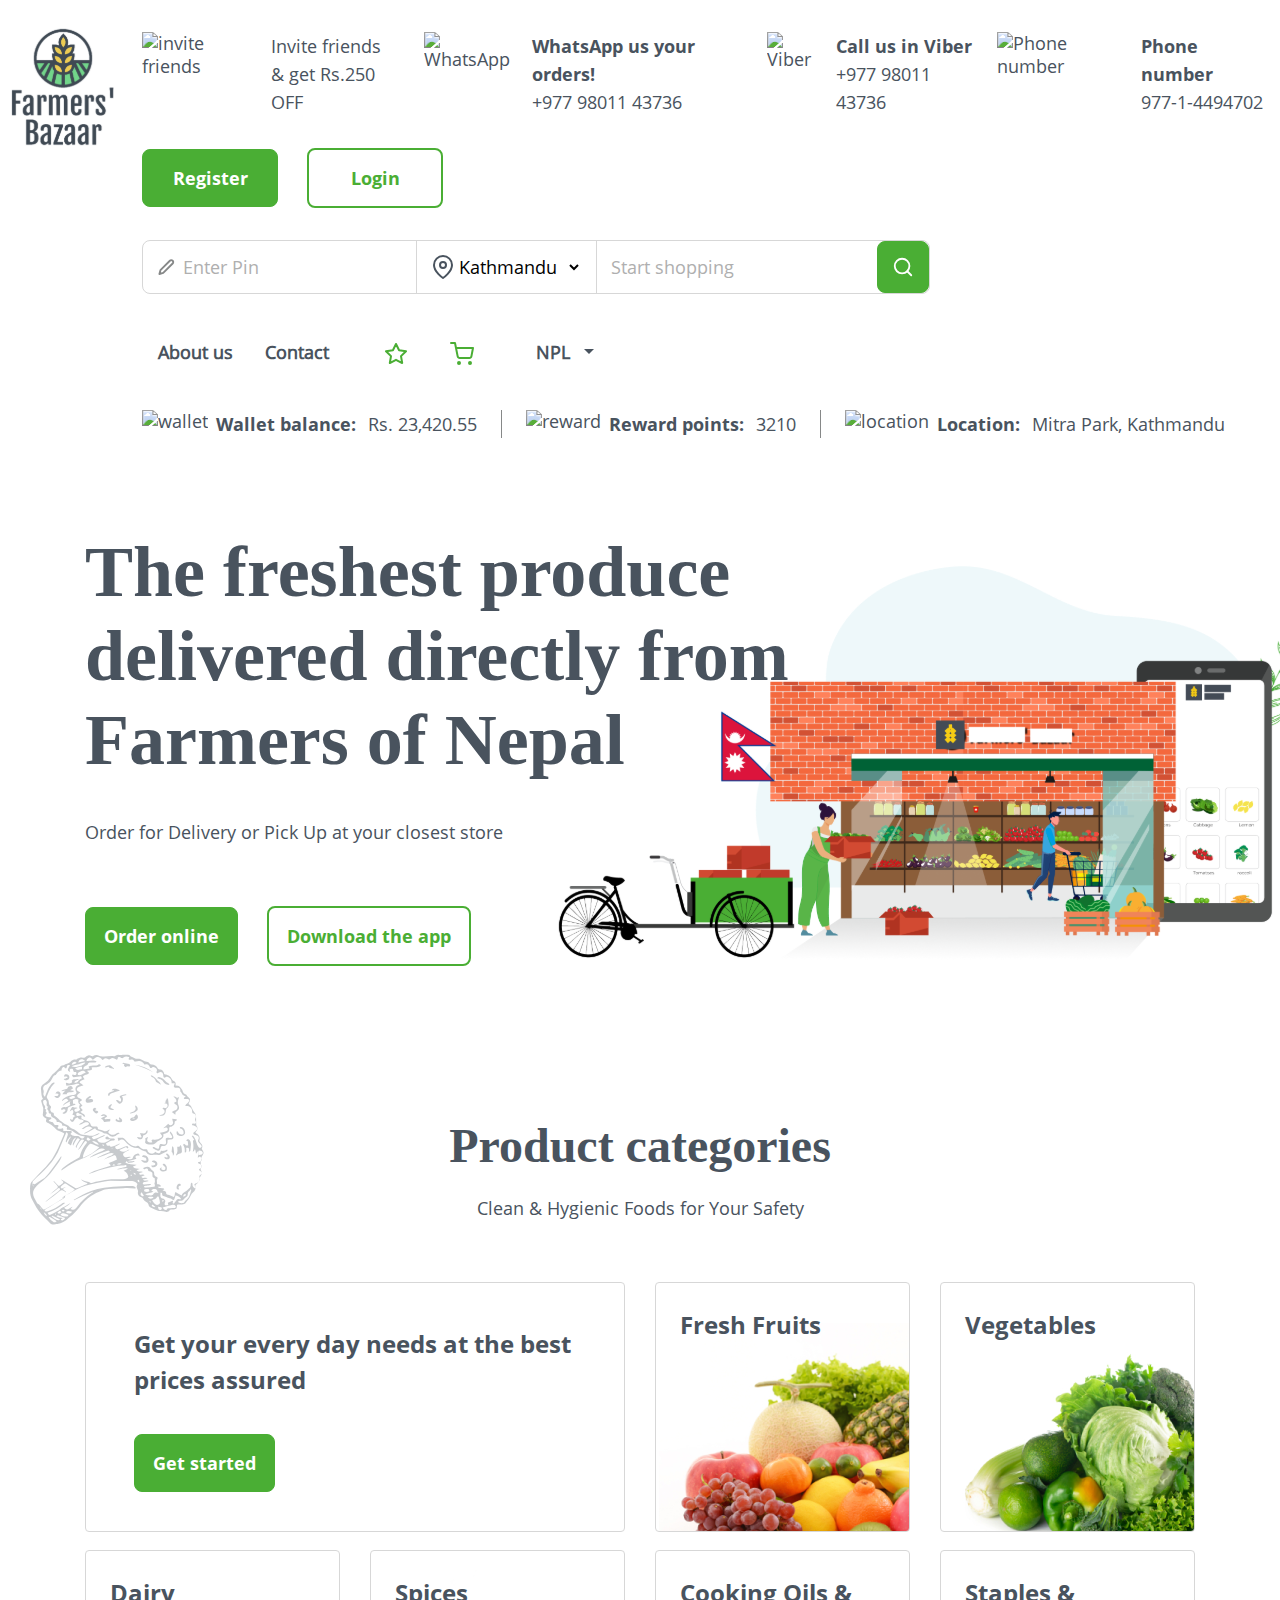
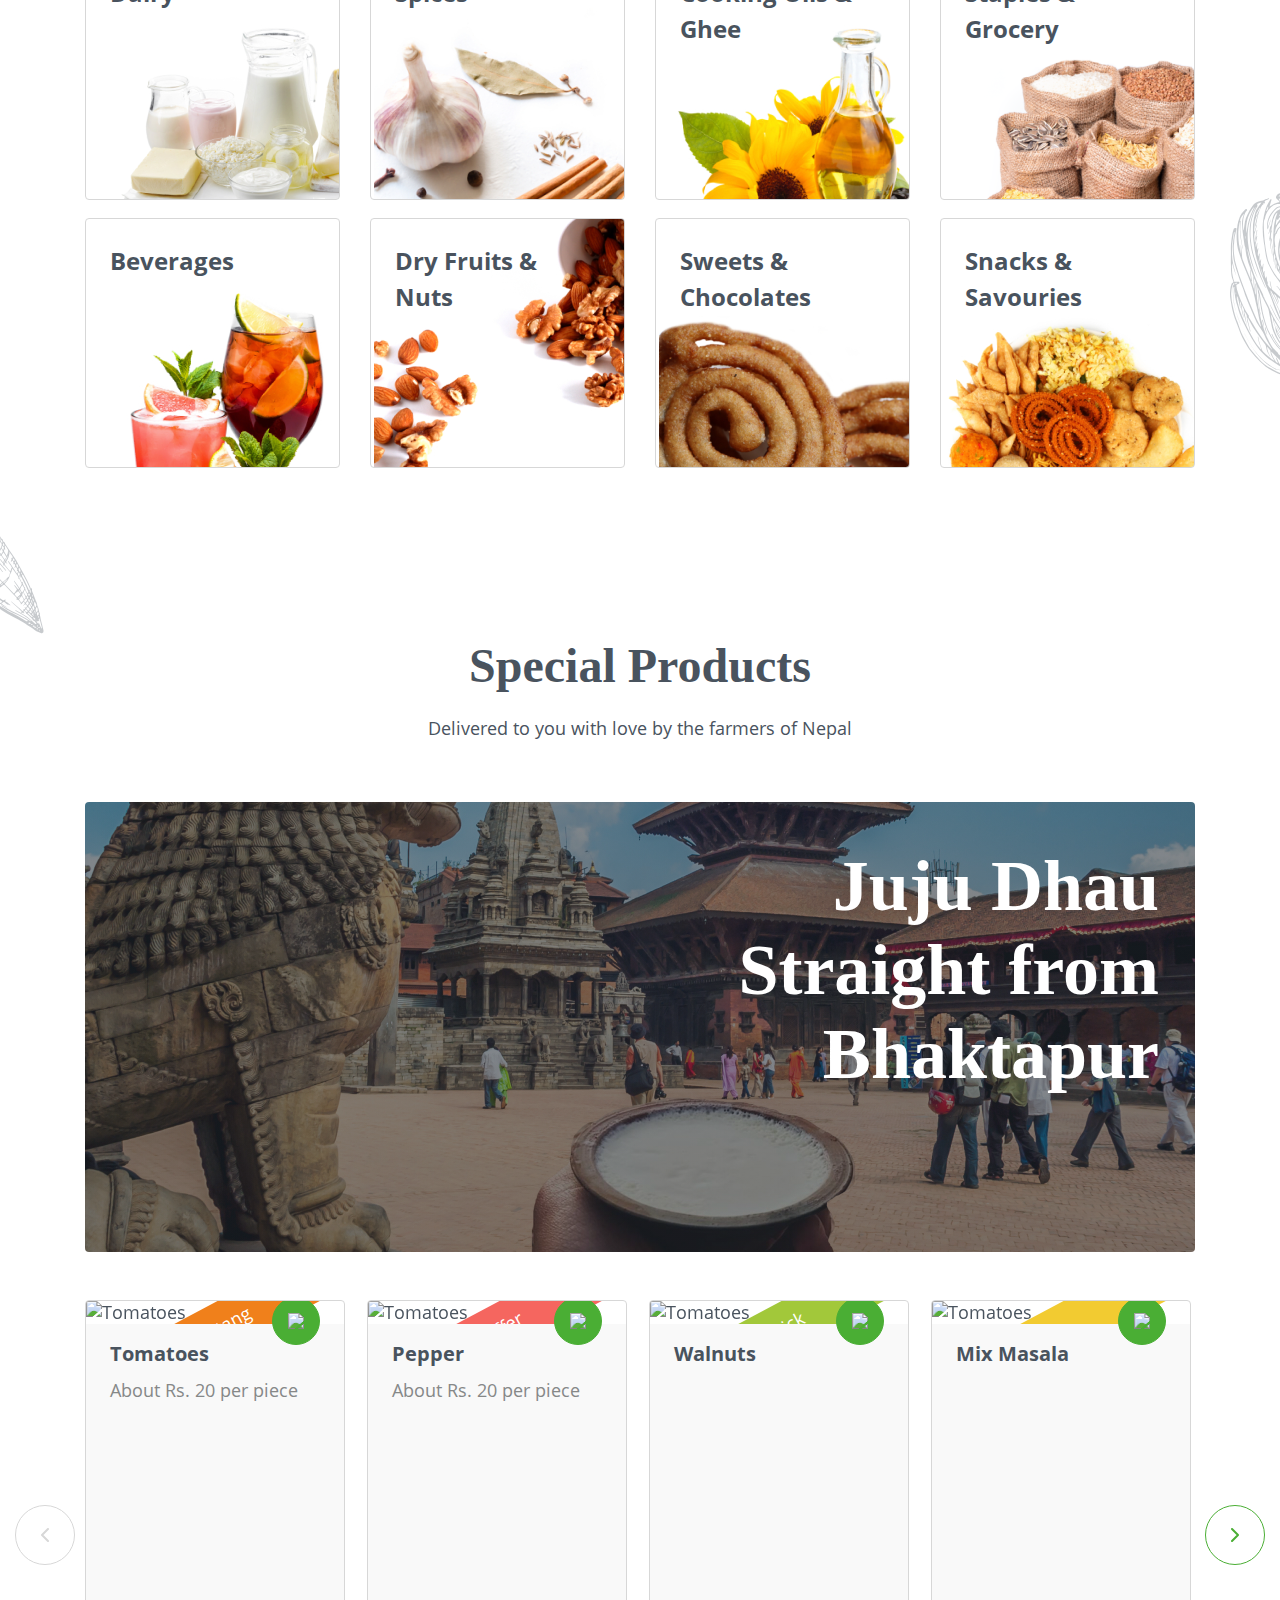
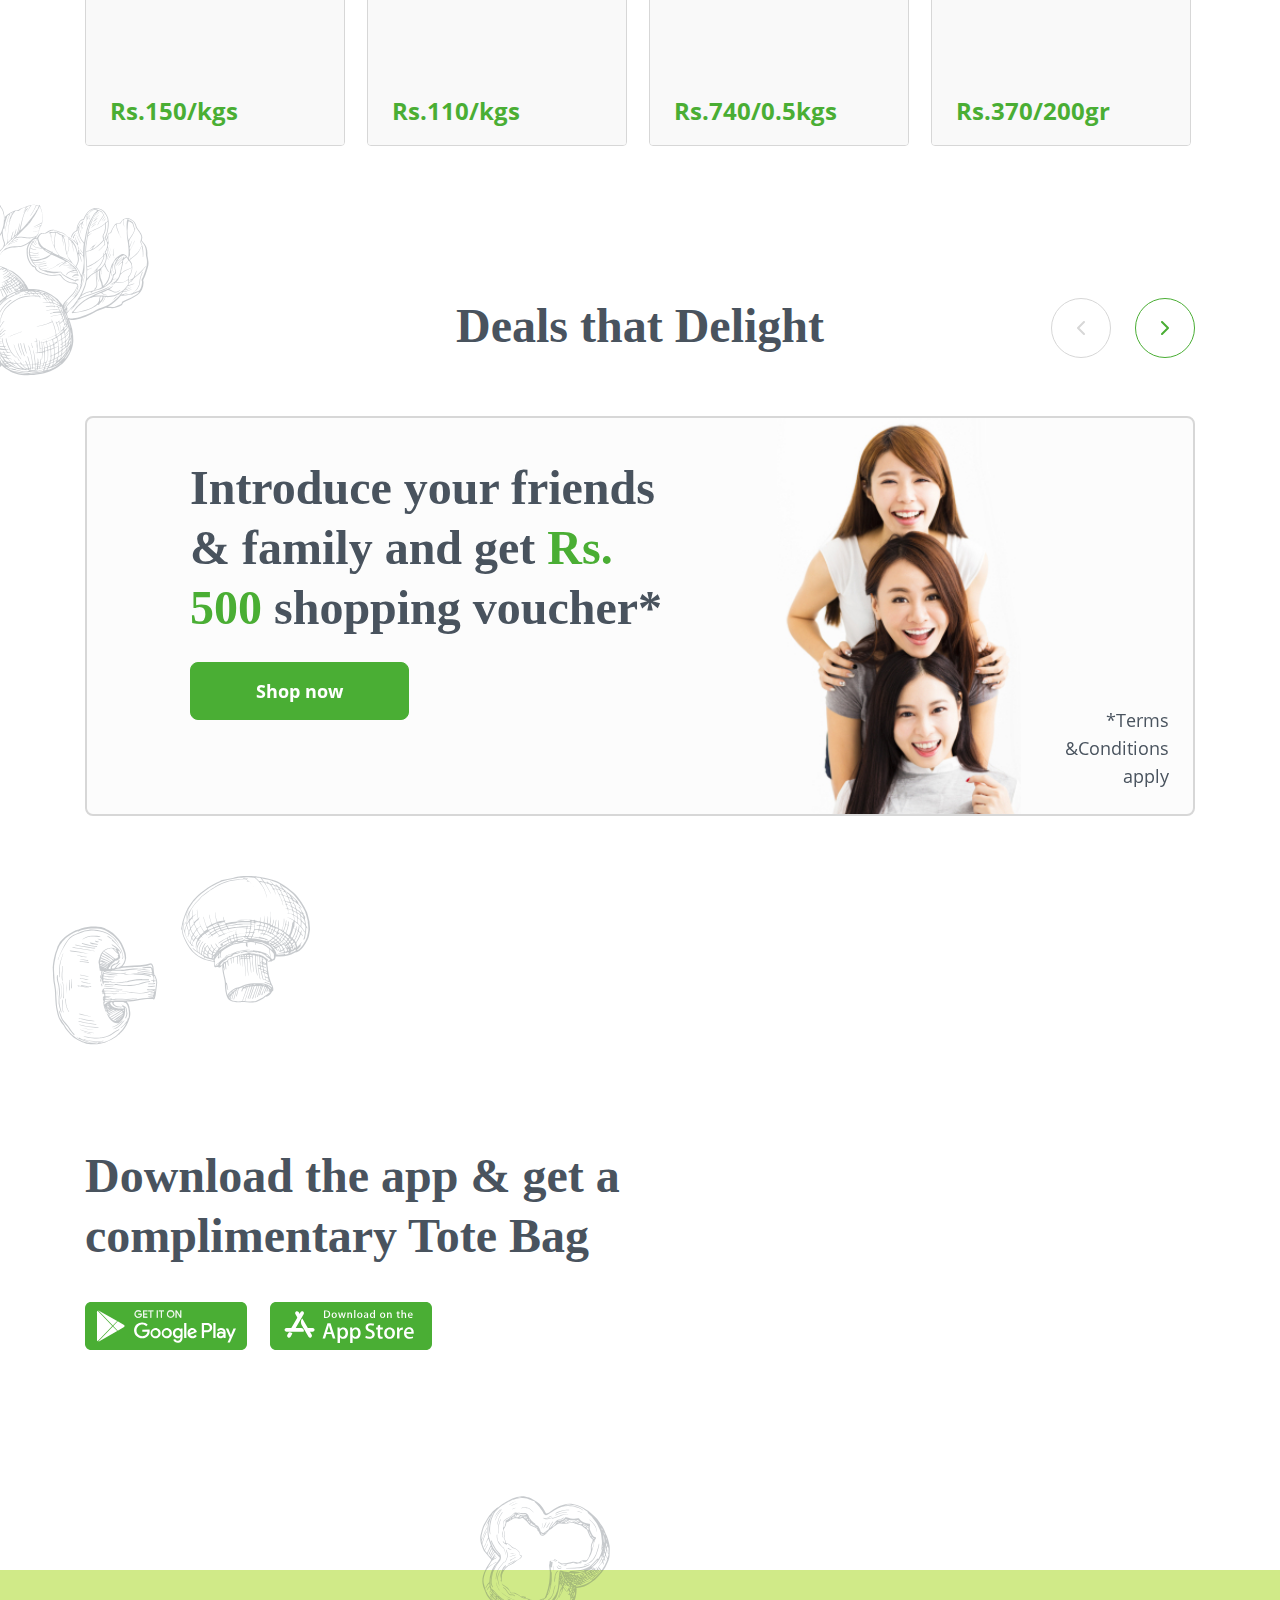
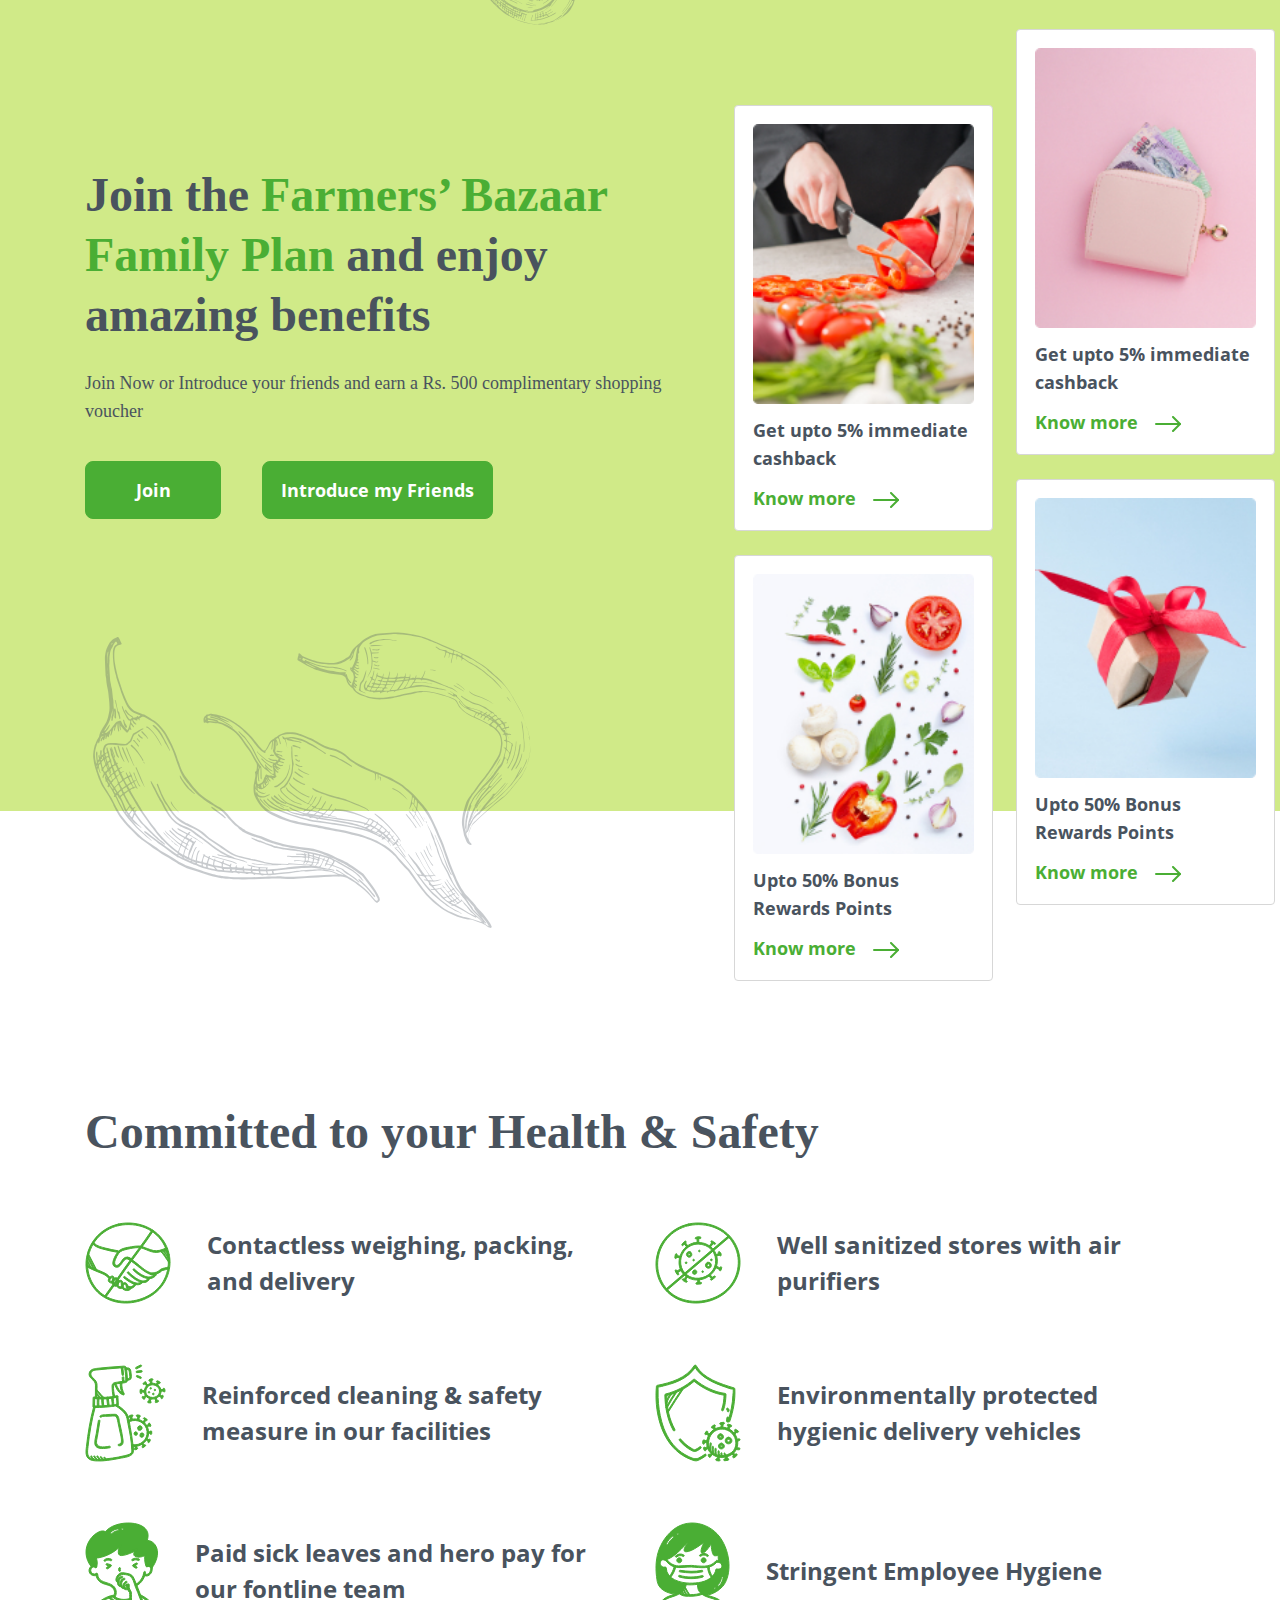
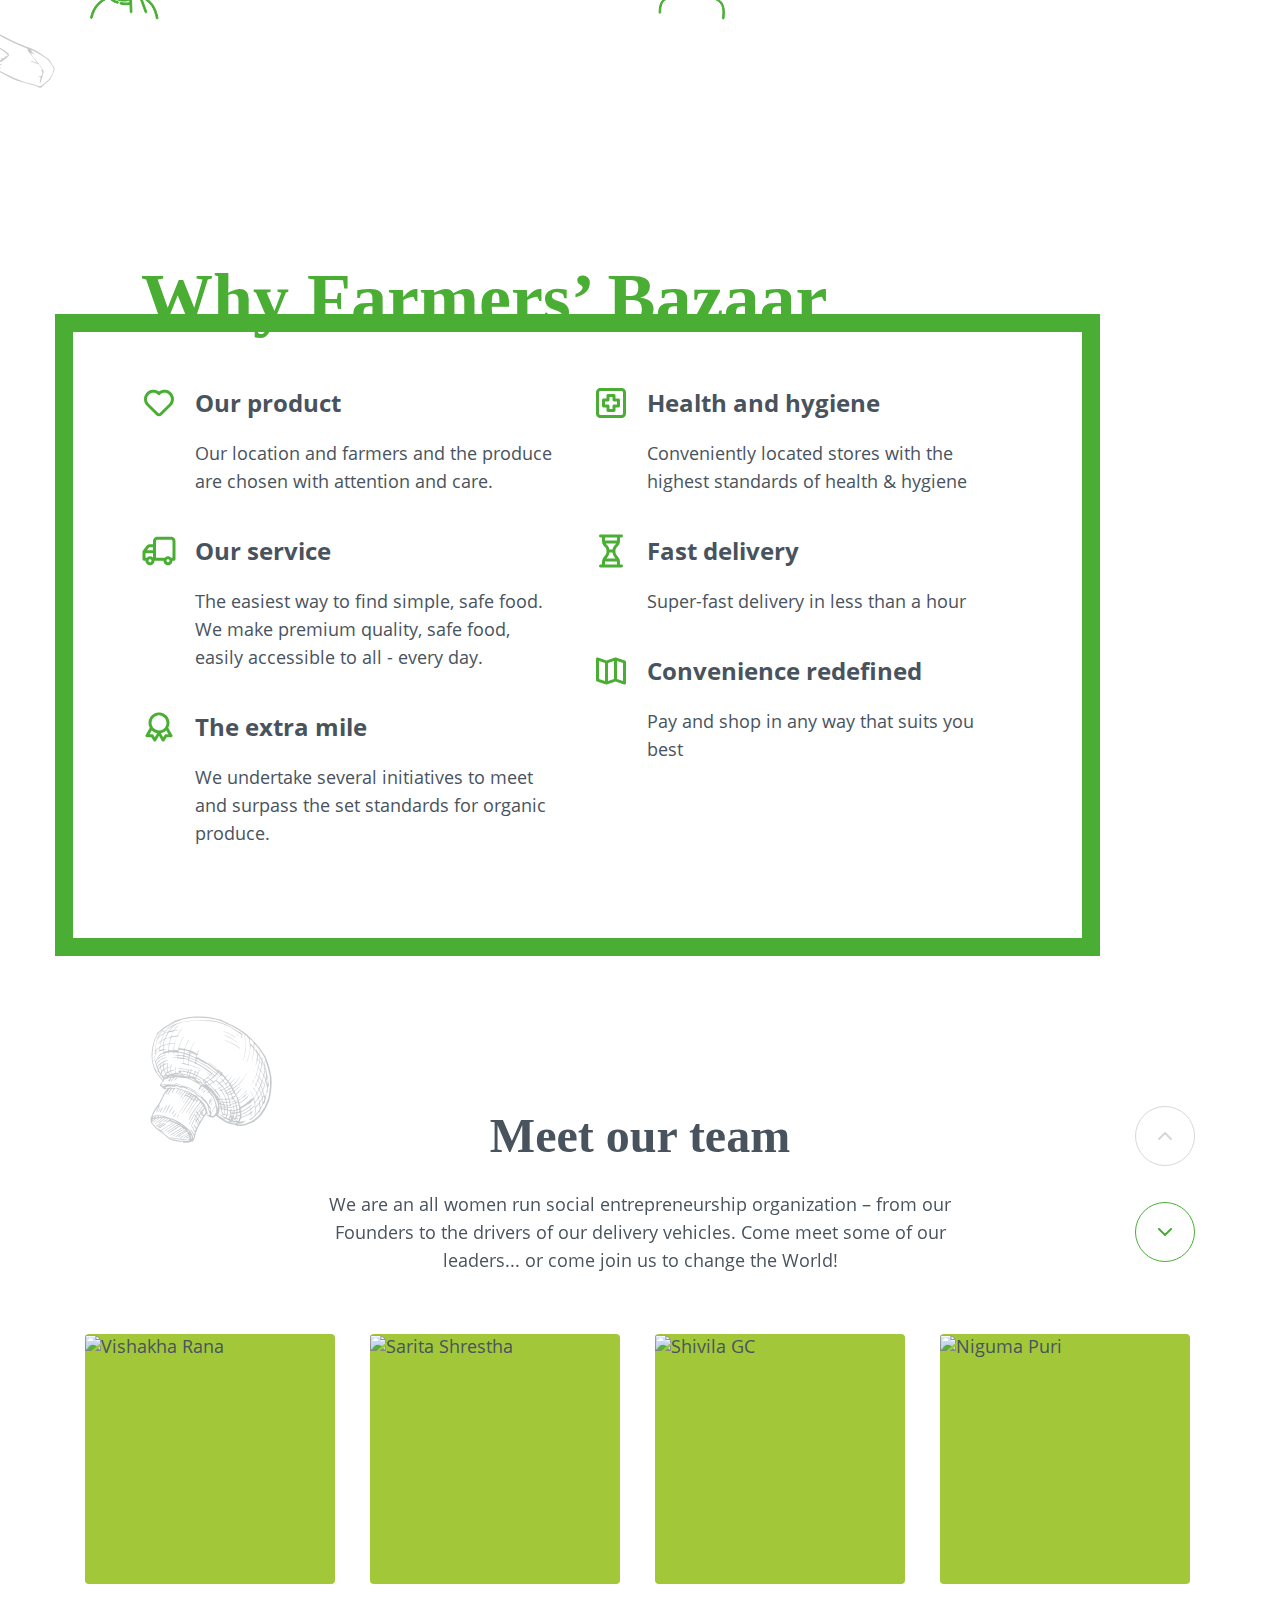
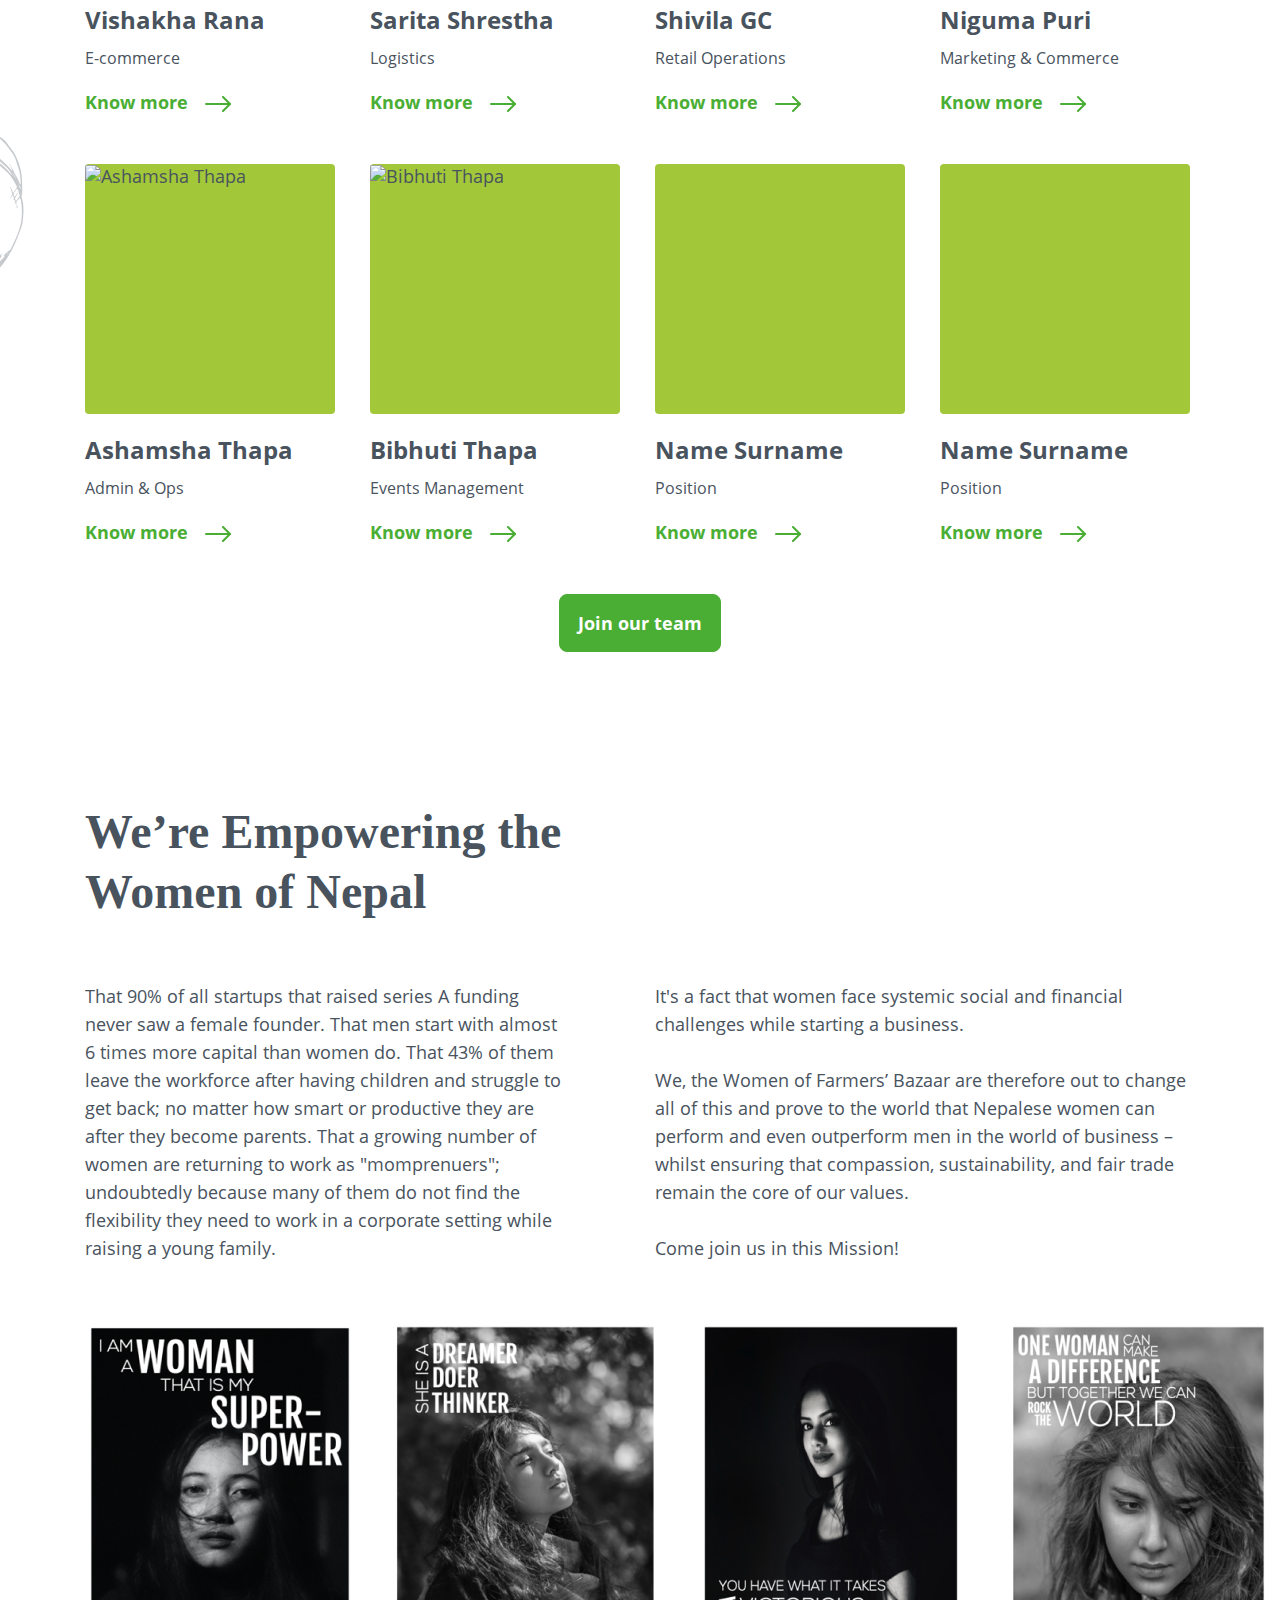
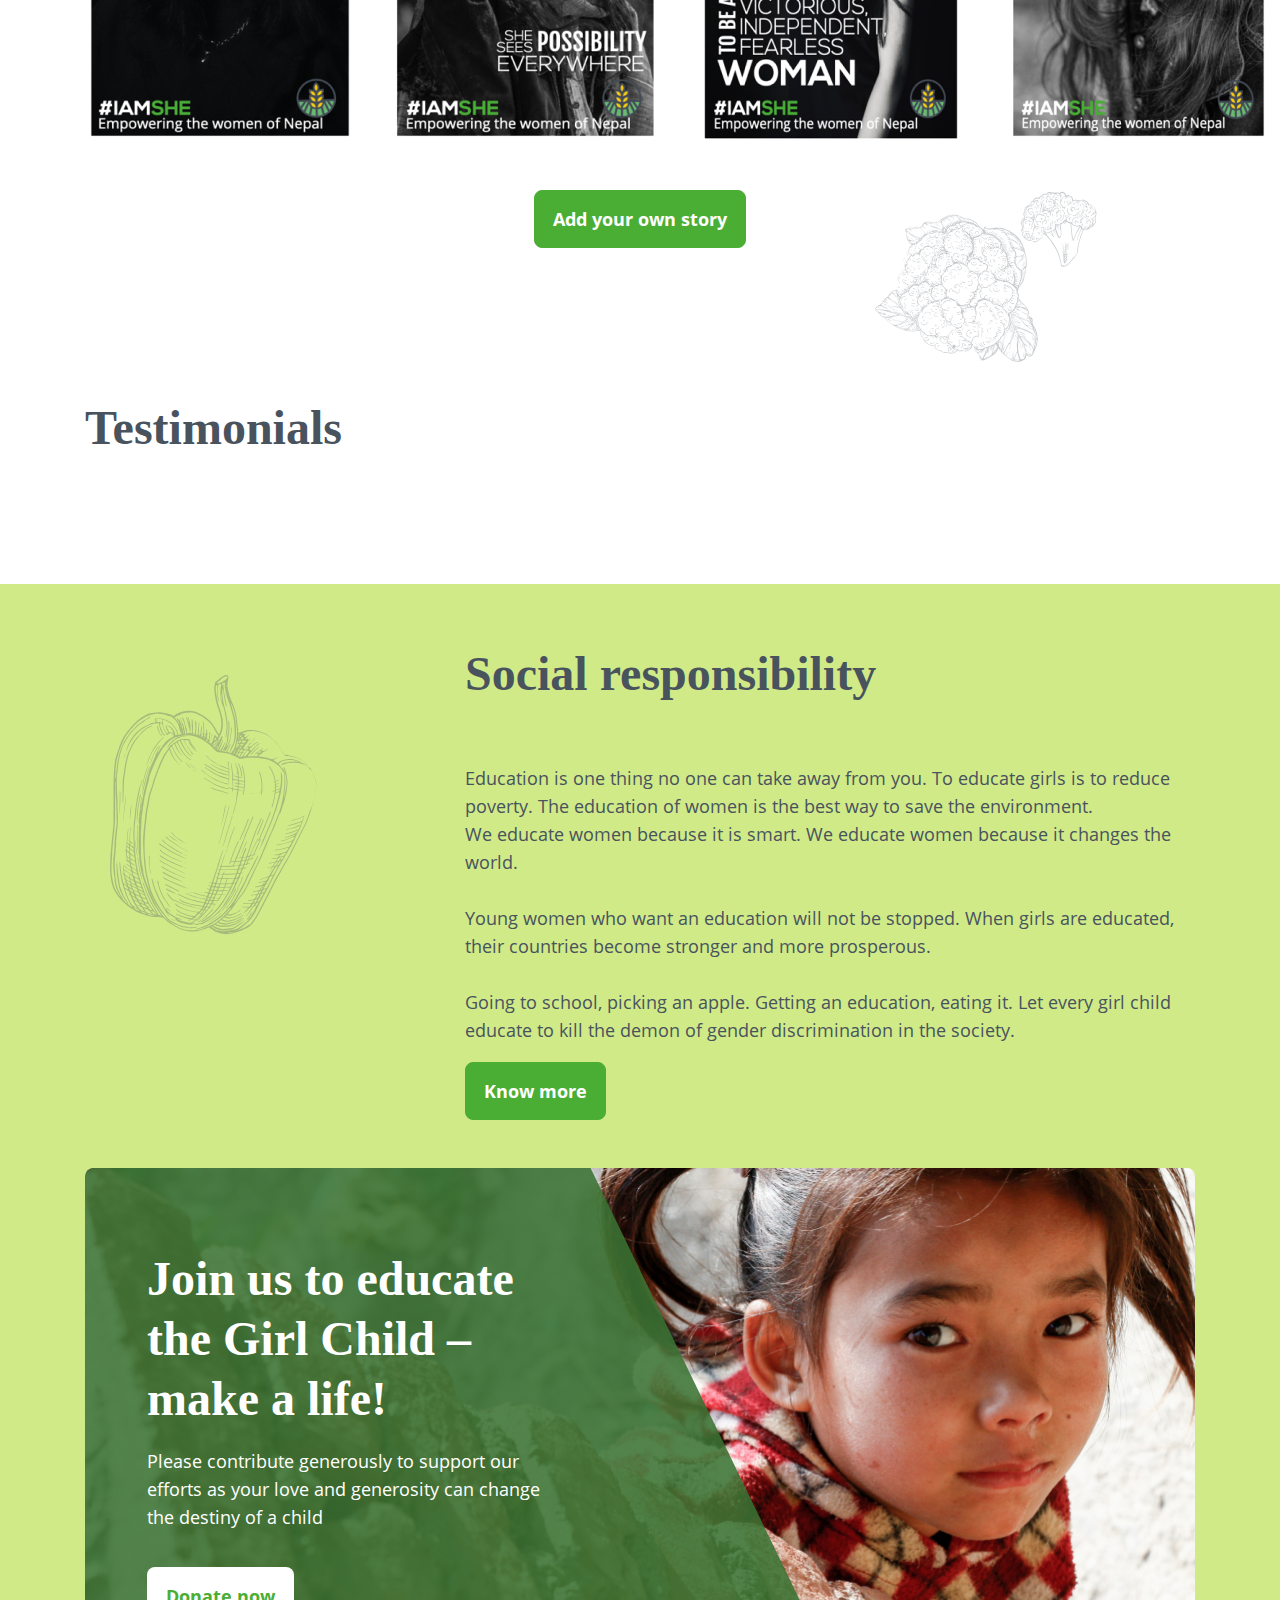
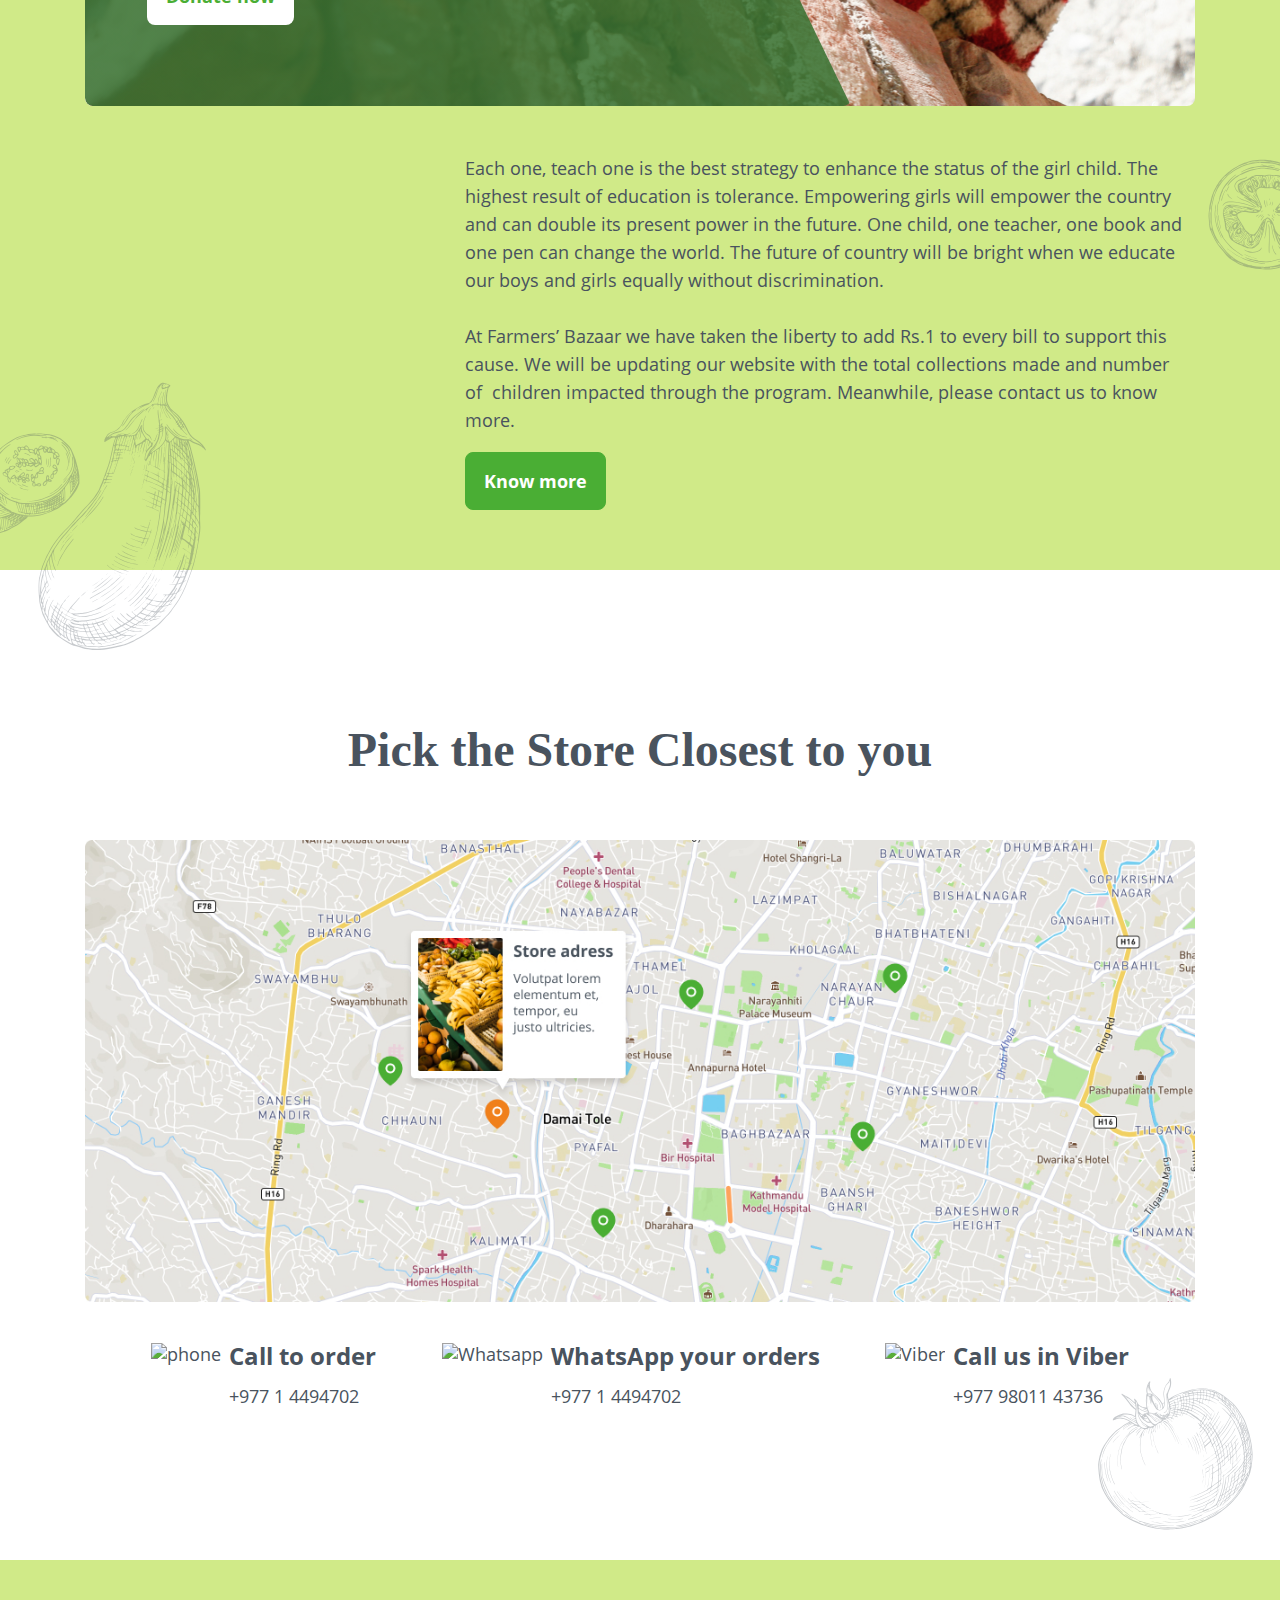
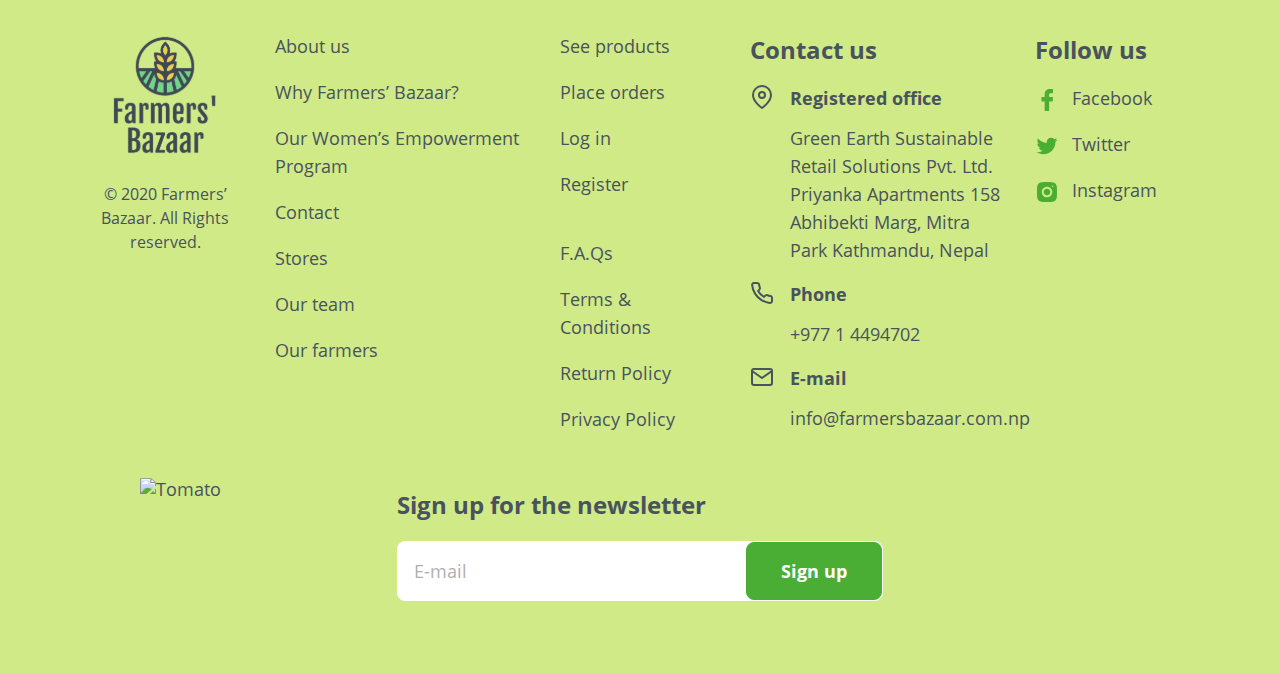
==== commit 3fdb78ce: "all is great, still needed to be more responsive" ====
--- a/index.html
+++ b/index.html
@@ -623,7 +623,7 @@
 							<article class="benefits__item">
 								<img src="./assets/img/benifets/1.jpg" alt="" class="benefits__item__img">
 								<div class="benefits__item__body">
-									<p class="medium">Get upto 5% immediate cashback</p>
+									<span class="button">Get upto 5% immediate cashback</span>
 									<a href="#" class="link">
 										Know more
 										<svg width="26" height="16" viewBox="0 0 26 16" fill="none"
@@ -639,7 +639,7 @@
 							<article class="benefits__item">
 								<img src="./assets/img/benifets/2.jpg" alt="" class="benefits__item__img">
 								<div class="benefits__item__body">
-									<p class="medium">Upto 50% Bonus Rewards Points</p>
+									<span class="button">Upto 50% Bonus Rewards Points</span>
 									<a href="#" class="link">
 										Know more
 										<svg width="26" height="16" viewBox="0 0 26 16" fill="none"
@@ -657,7 +657,7 @@
 							<article class="benefits__item">
 								<img src="./assets/img/benifets/3.jpg" alt="" class="benefits__item__img">
 								<div class="benefits__item__body">
-									<p class="medium">Get upto 5% immediate cashback</p>
+									<span class="button">Get upto 5% immediate cashback</span>
 									<a href="#" class="link">
 										Know more
 										<svg width="26" height="16" viewBox="0 0 26 16" fill="none"
@@ -673,7 +673,7 @@
 							<article class="benefits__item">
 								<img src="./assets/img/benifets/4.jpg" alt="" class="benefits__item__img">
 								<div class="benefits__item__body">
-									<p class="medium">Upto 50% Bonus Rewards Points</p>
+									<span class="button">Upto 50% Bonus Rewards Points</span>
 									<a href="#" class="link">
 										Know more
 										<svg width="26" height="16" viewBox="0 0 26 16" fill="none"
@@ -1142,9 +1142,47 @@
 		</div>
 	</section>
 
+	<section class="store-locations container">
+		<div class="bg-illustrations">
+			<img class="bg-illus" src="./assets/img/backgrounds/illustrations/veggies/tomato.svg" alt="tomato">
+		</div>
+		<header>
+			<h2>Pick the Store Closest to you</h2>
+		</header>
+		<!-- the map needs back-end API to track the locations -->
+		<div class="map">
+			<img src="./assets/img/map/map.jpg" alt="map">
+		</div>
+		<div class="bottom-info">
+			<div>
+				<img src="./assets/img/icons/phone-green.svg" alt="phone">
+				<div>
+					<h4>Call to order</h4>
+					<p>+977 1 4494702</p>
+				</div>
+			</div>
+			<div>
+				<img src="./assets/img/icons/Whatsapp.svg" alt="Whatsapp">
+				<div>
+					<h4>WhatsApp your orders</h4>
+					<p>+977 1 4494702</p>
+				</div>
+			</div>
+			<div>
+				<img src="./assets/img/icons/Viber.svg" alt="Viber">
+				<div>
+					<h4>Call us in Viber</h4>
+					<p>+977 98011 43736</p>
+				</div>
+			</div>
+		</div>
+	</section>
+
 	<footer class="footer bg-green">
-		<img class="tomato-bg" src="./assets/img/backgrounds/tomato2.svg" alt="Tomato">
 		<div class="container">
+			<div class="bg-illustrations">
+				<img class="bg-illus" src="./assets/img/backgrounds/tomato2.svg" alt="Tomato">
+			</div>
 			<div class="row">
 				<div class="col-lg-2 col-md-12">
 					<div class="text-center">
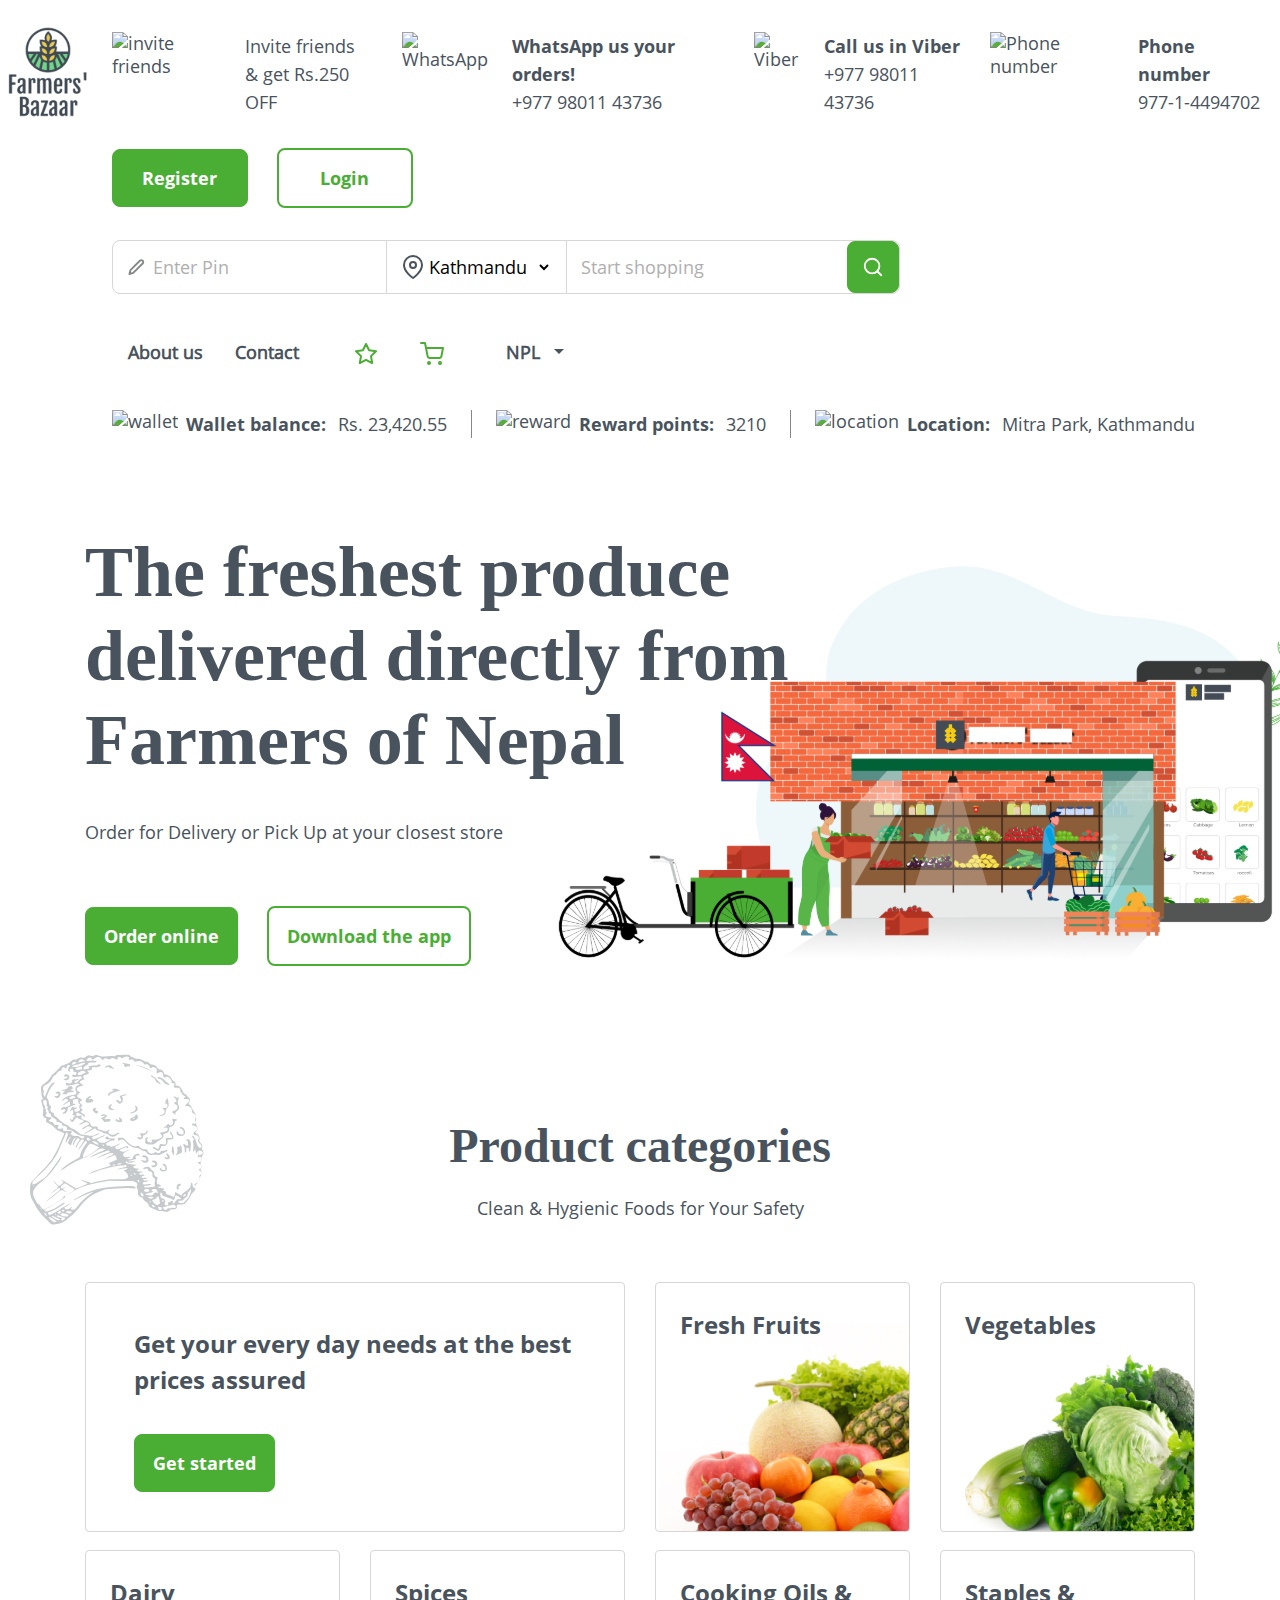
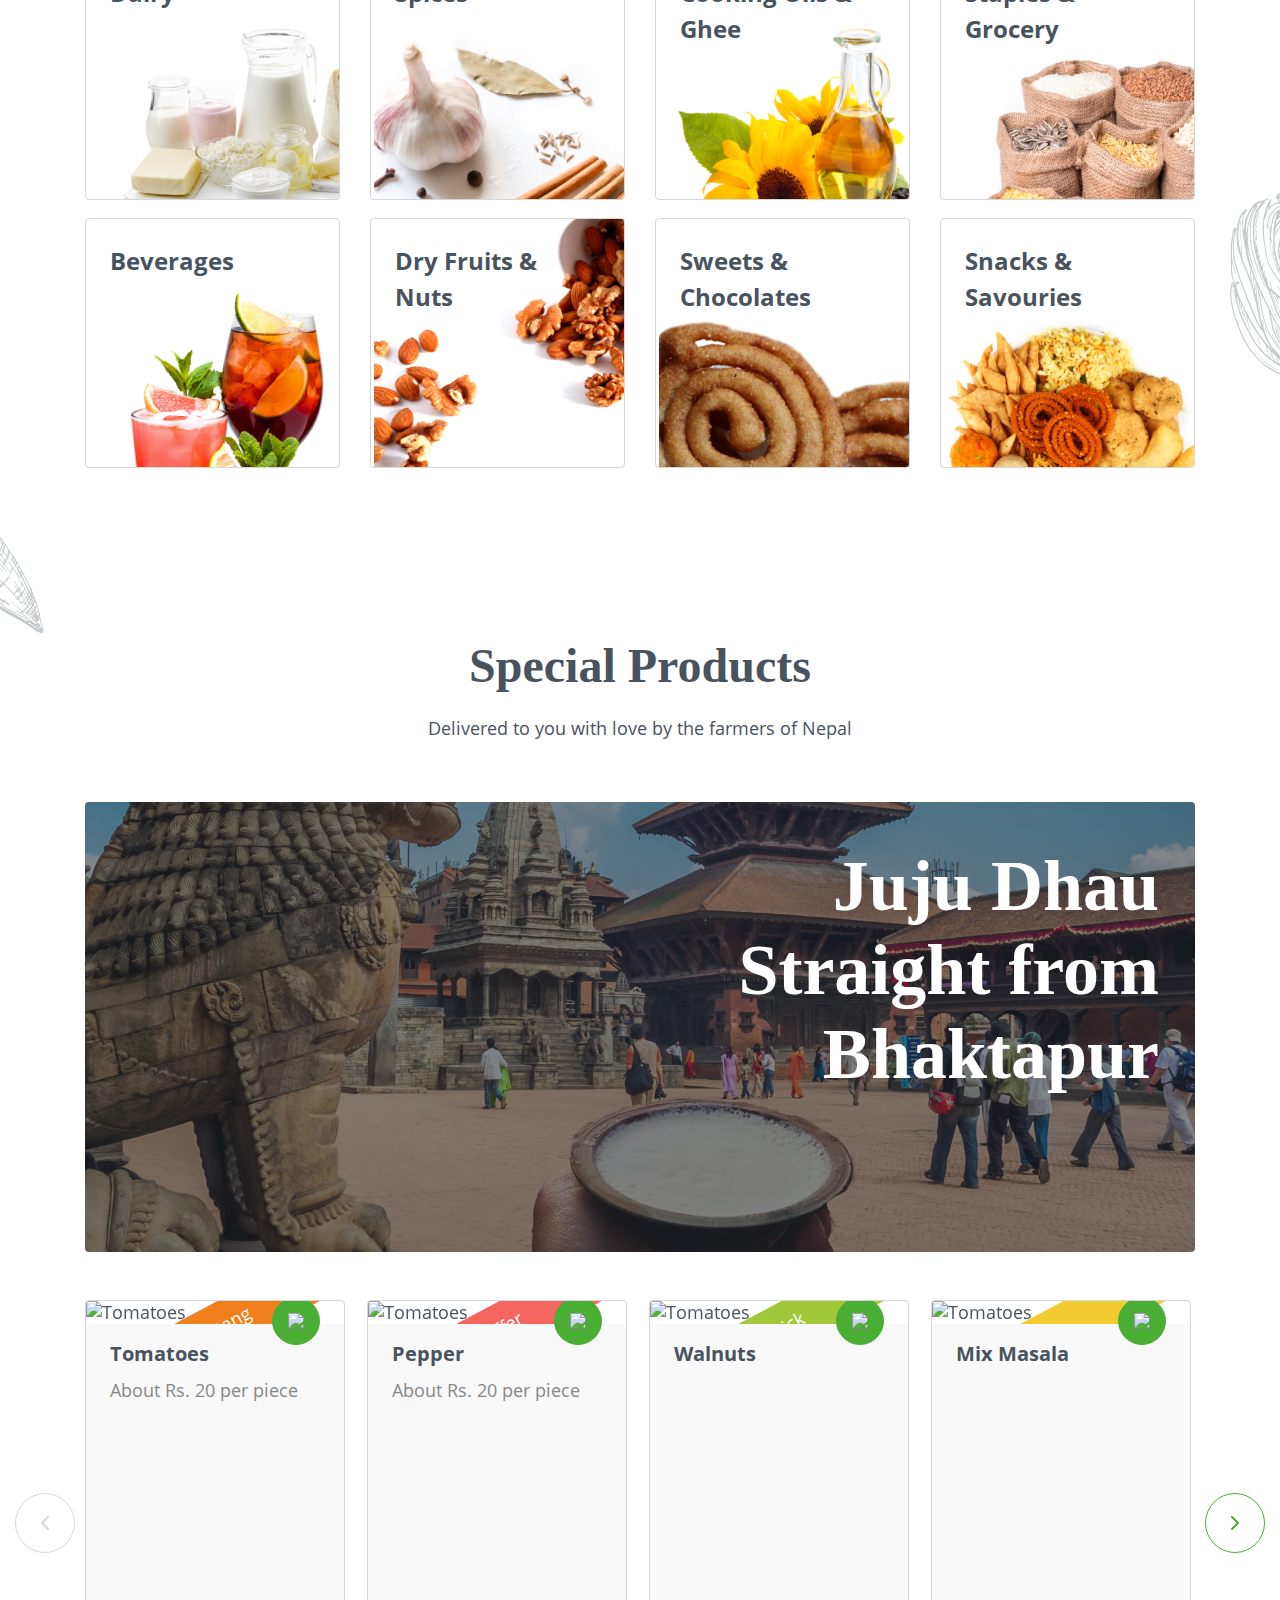
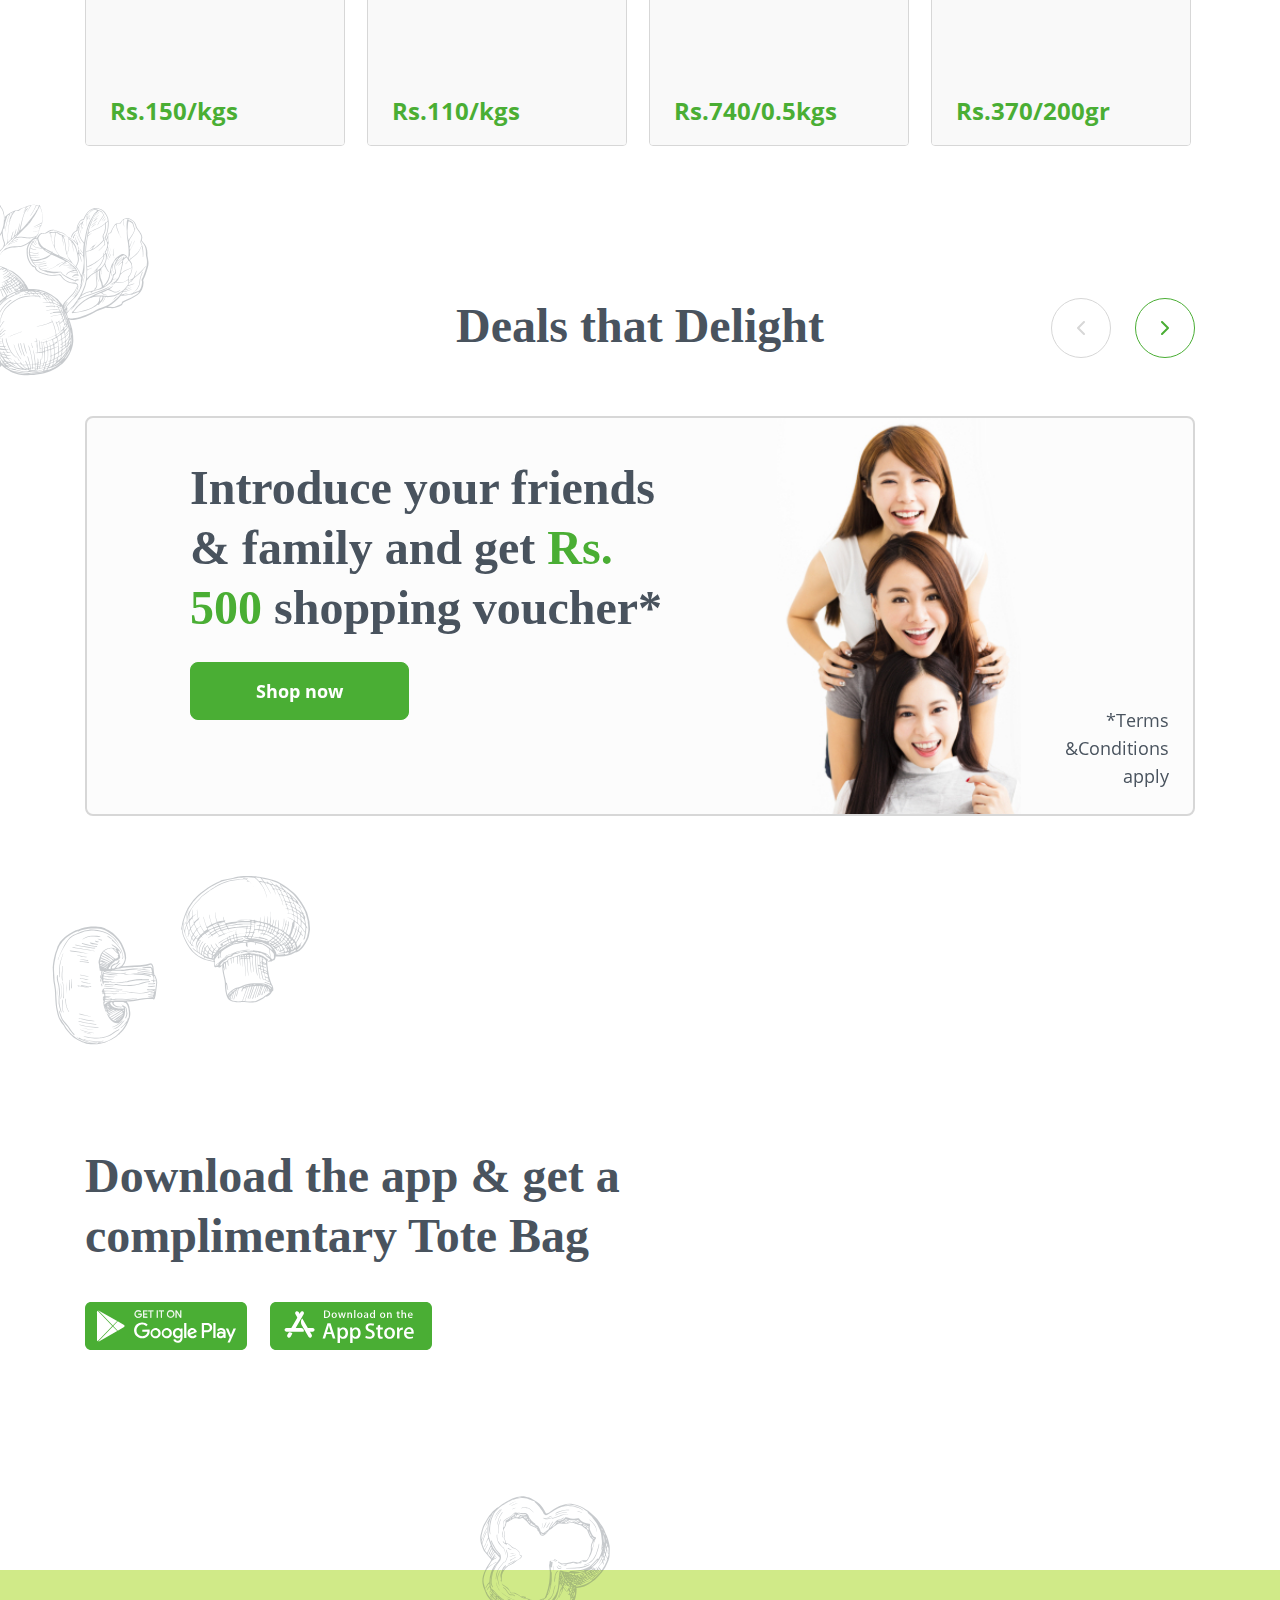
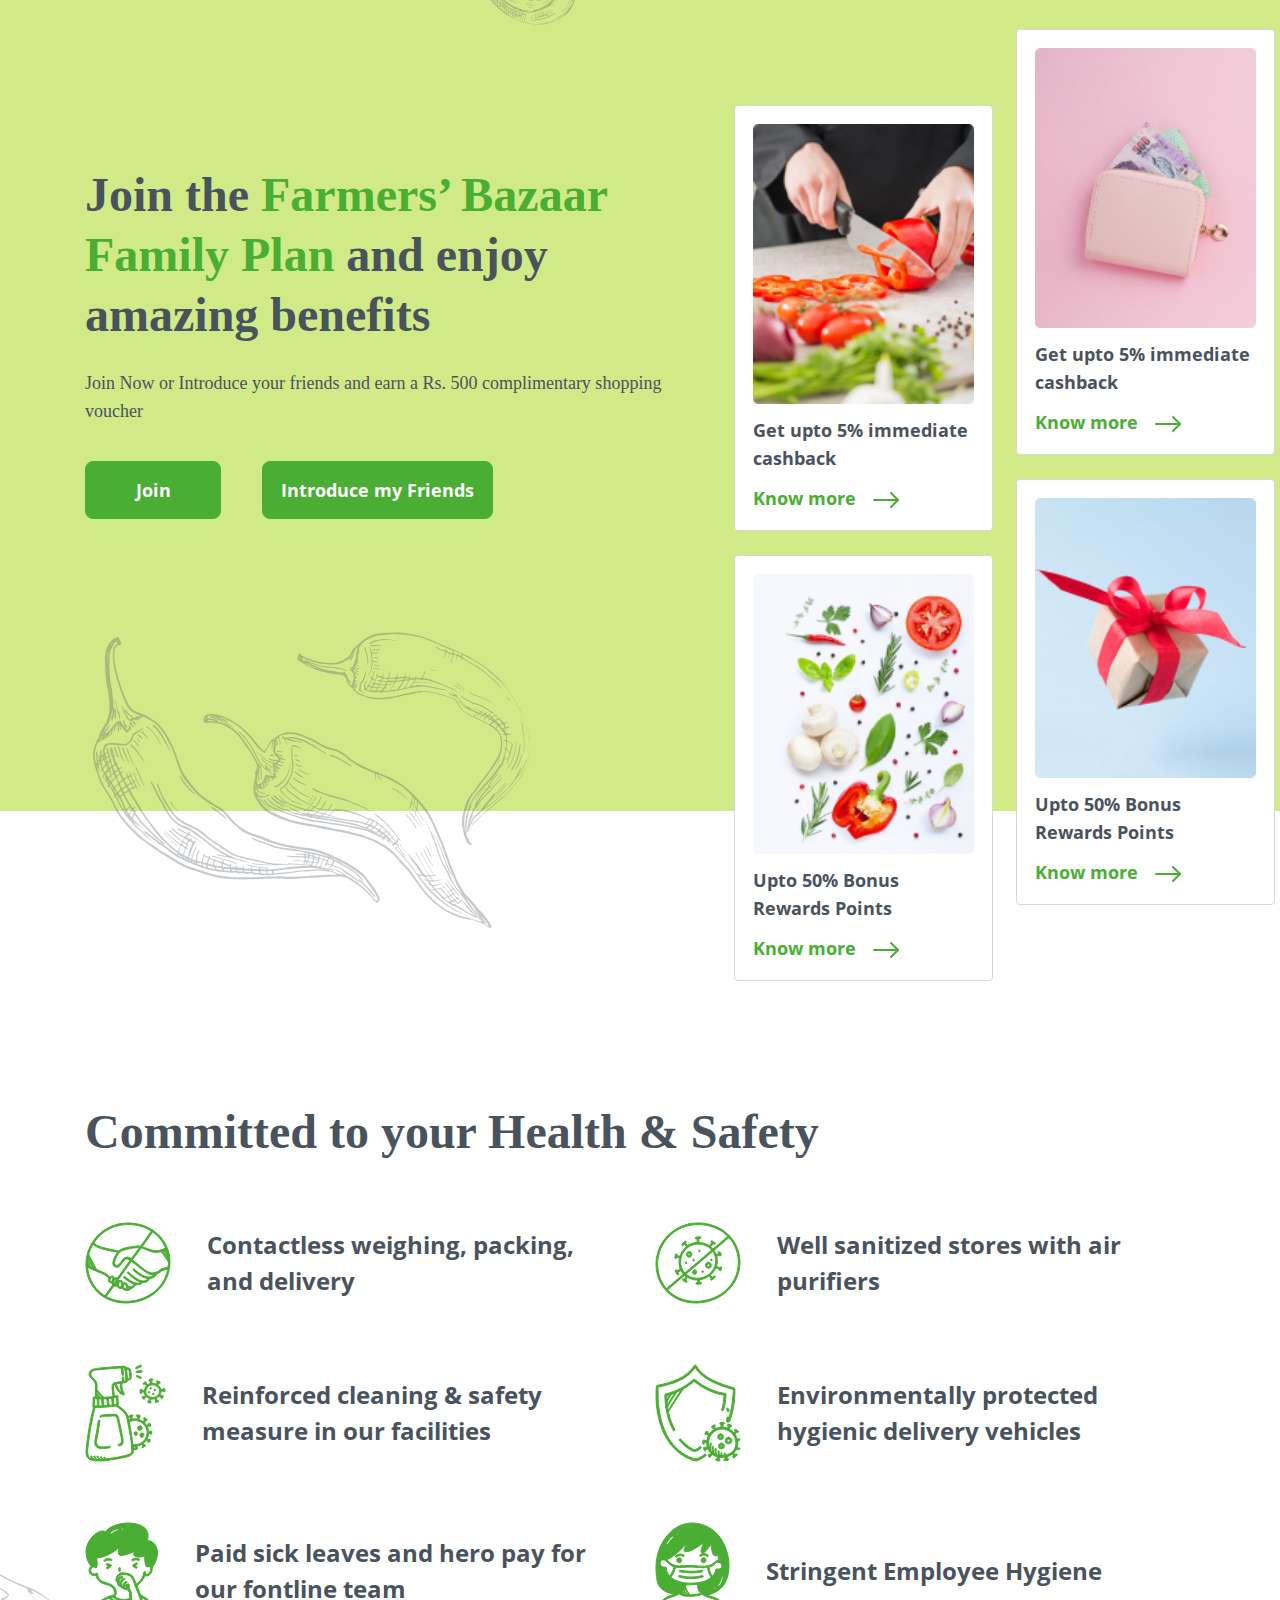
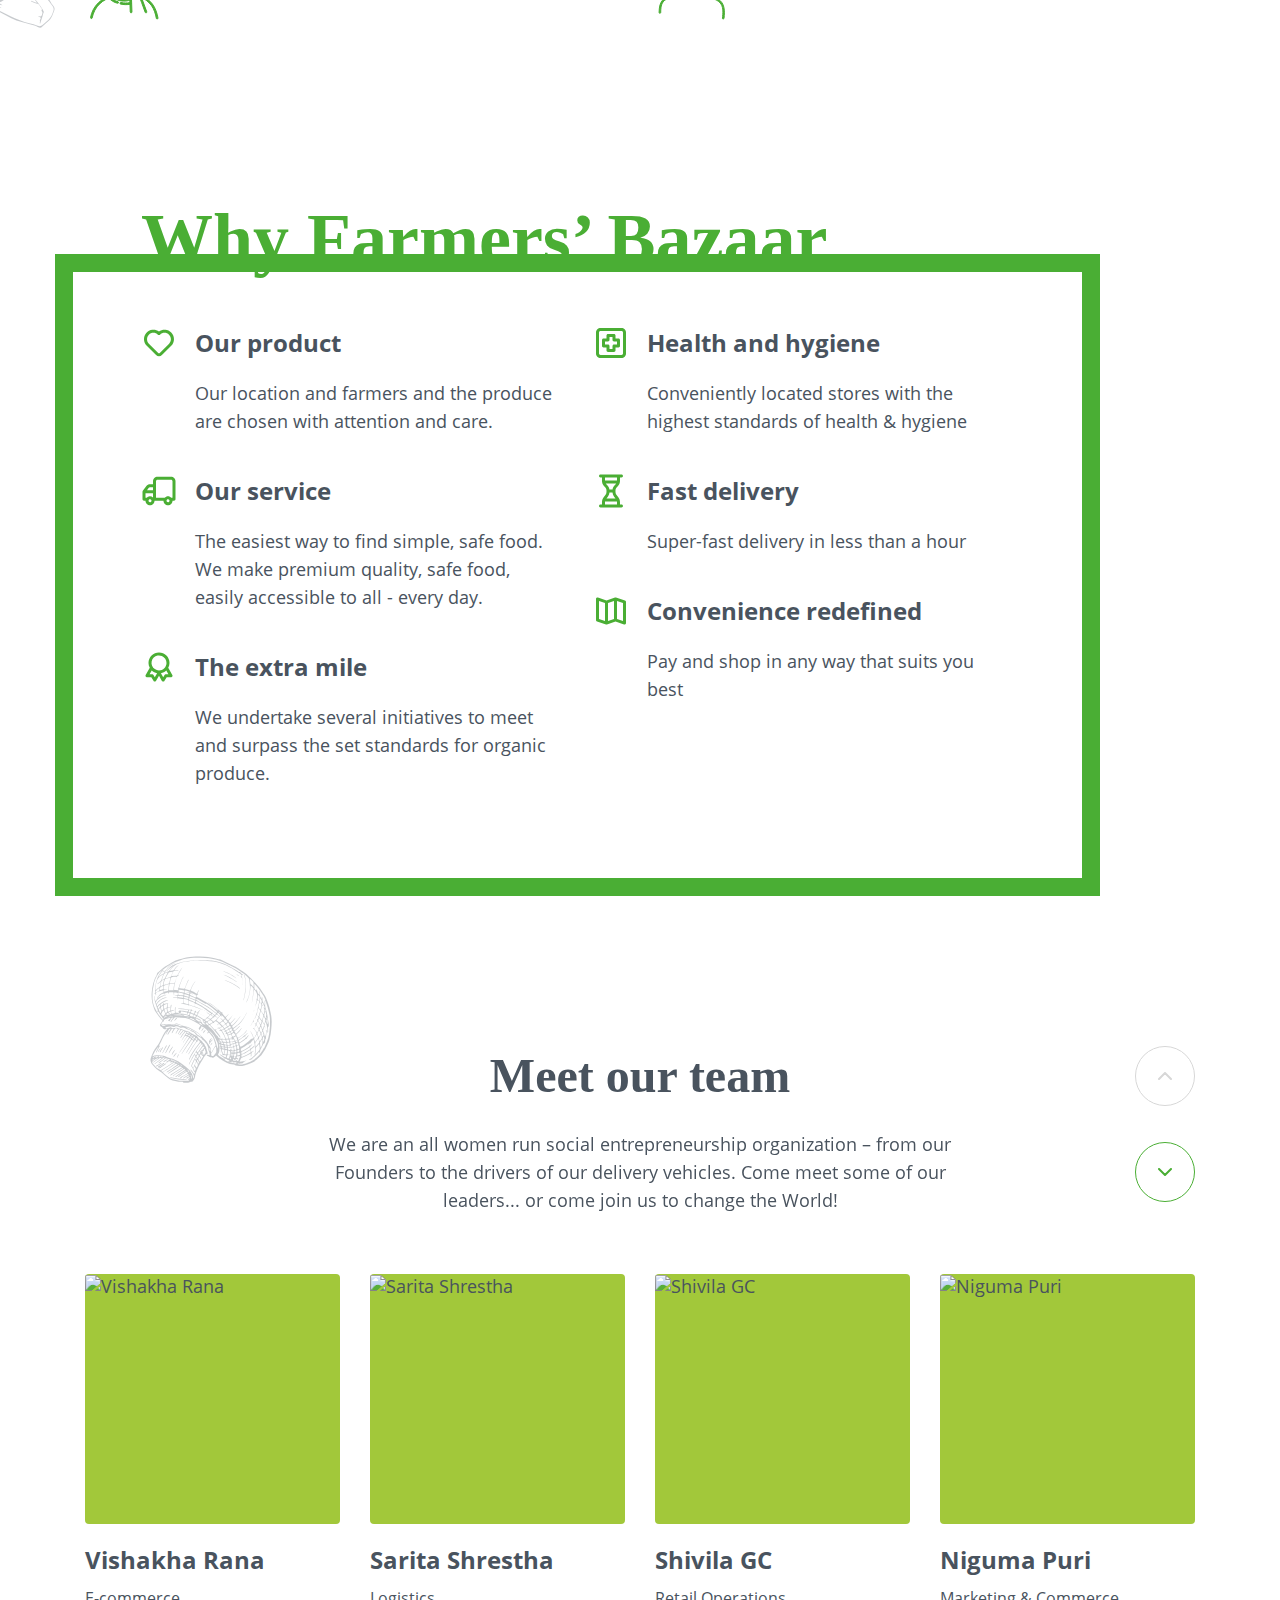
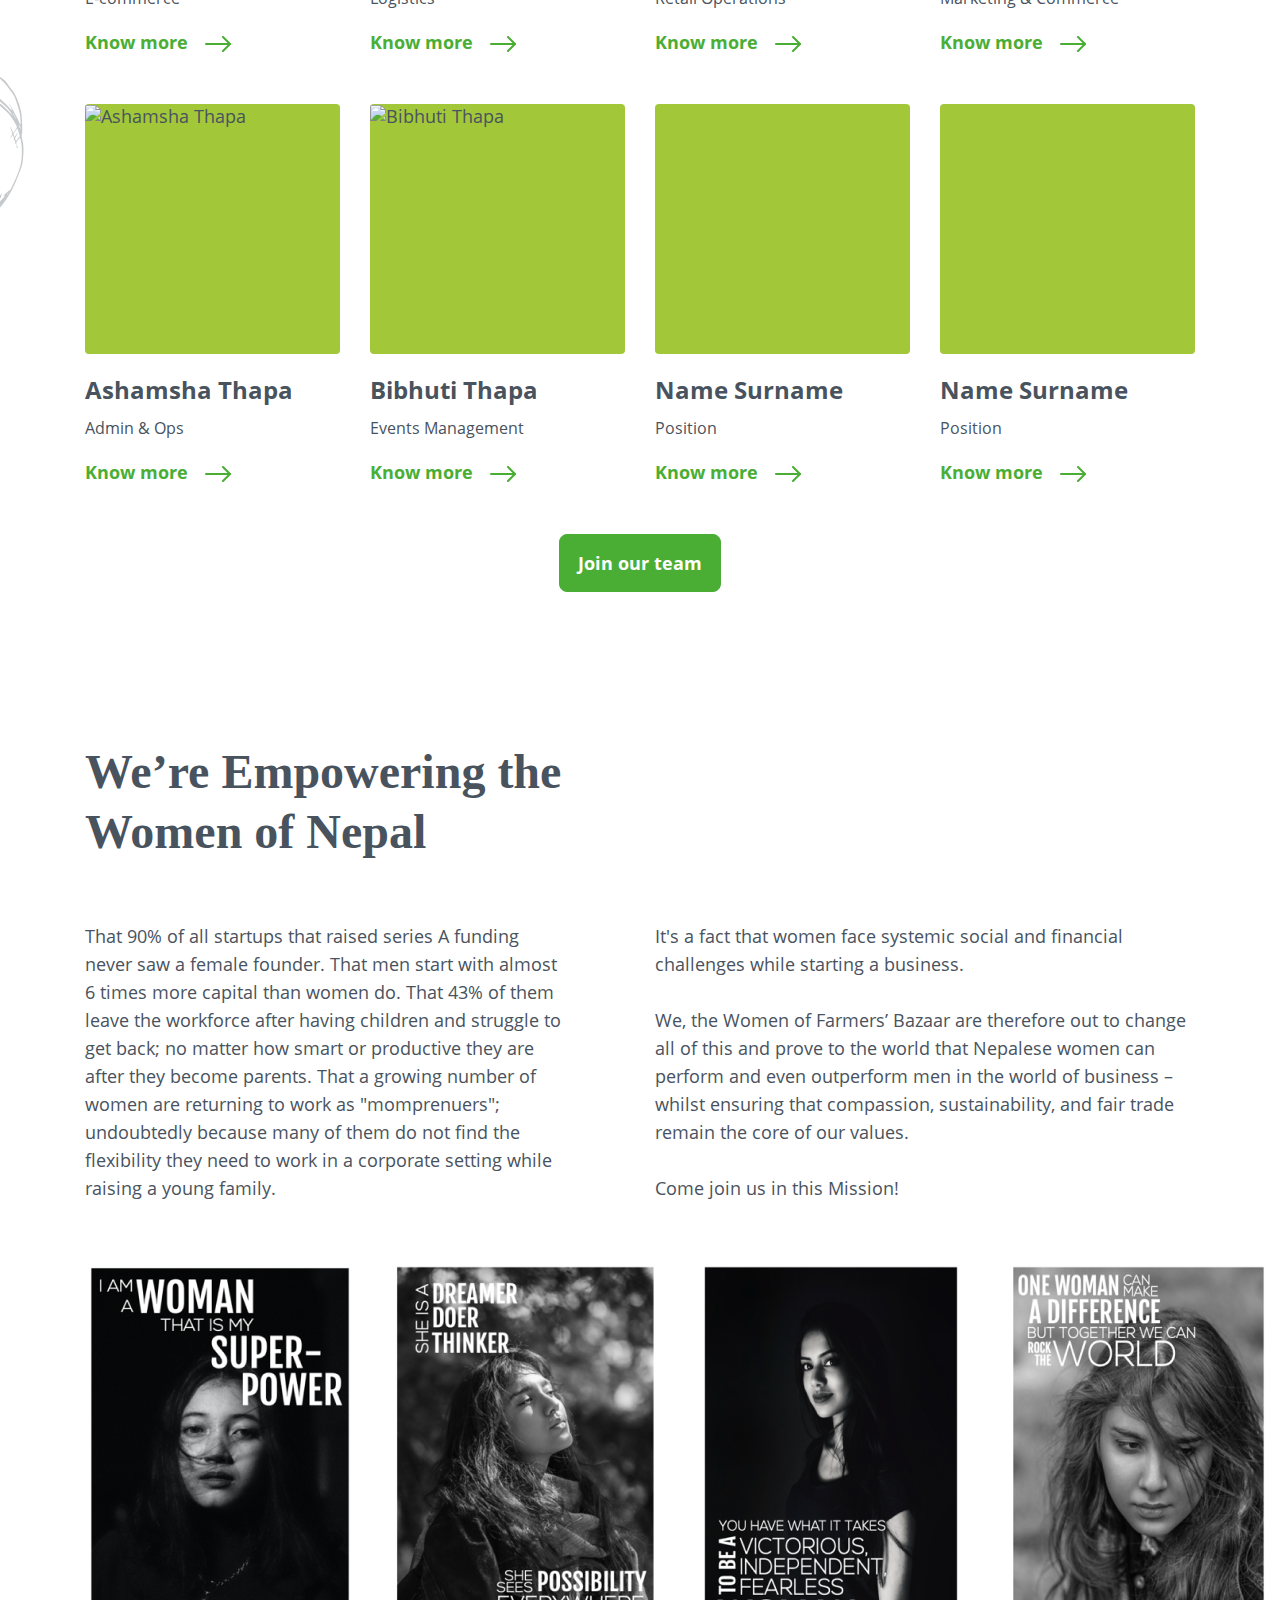
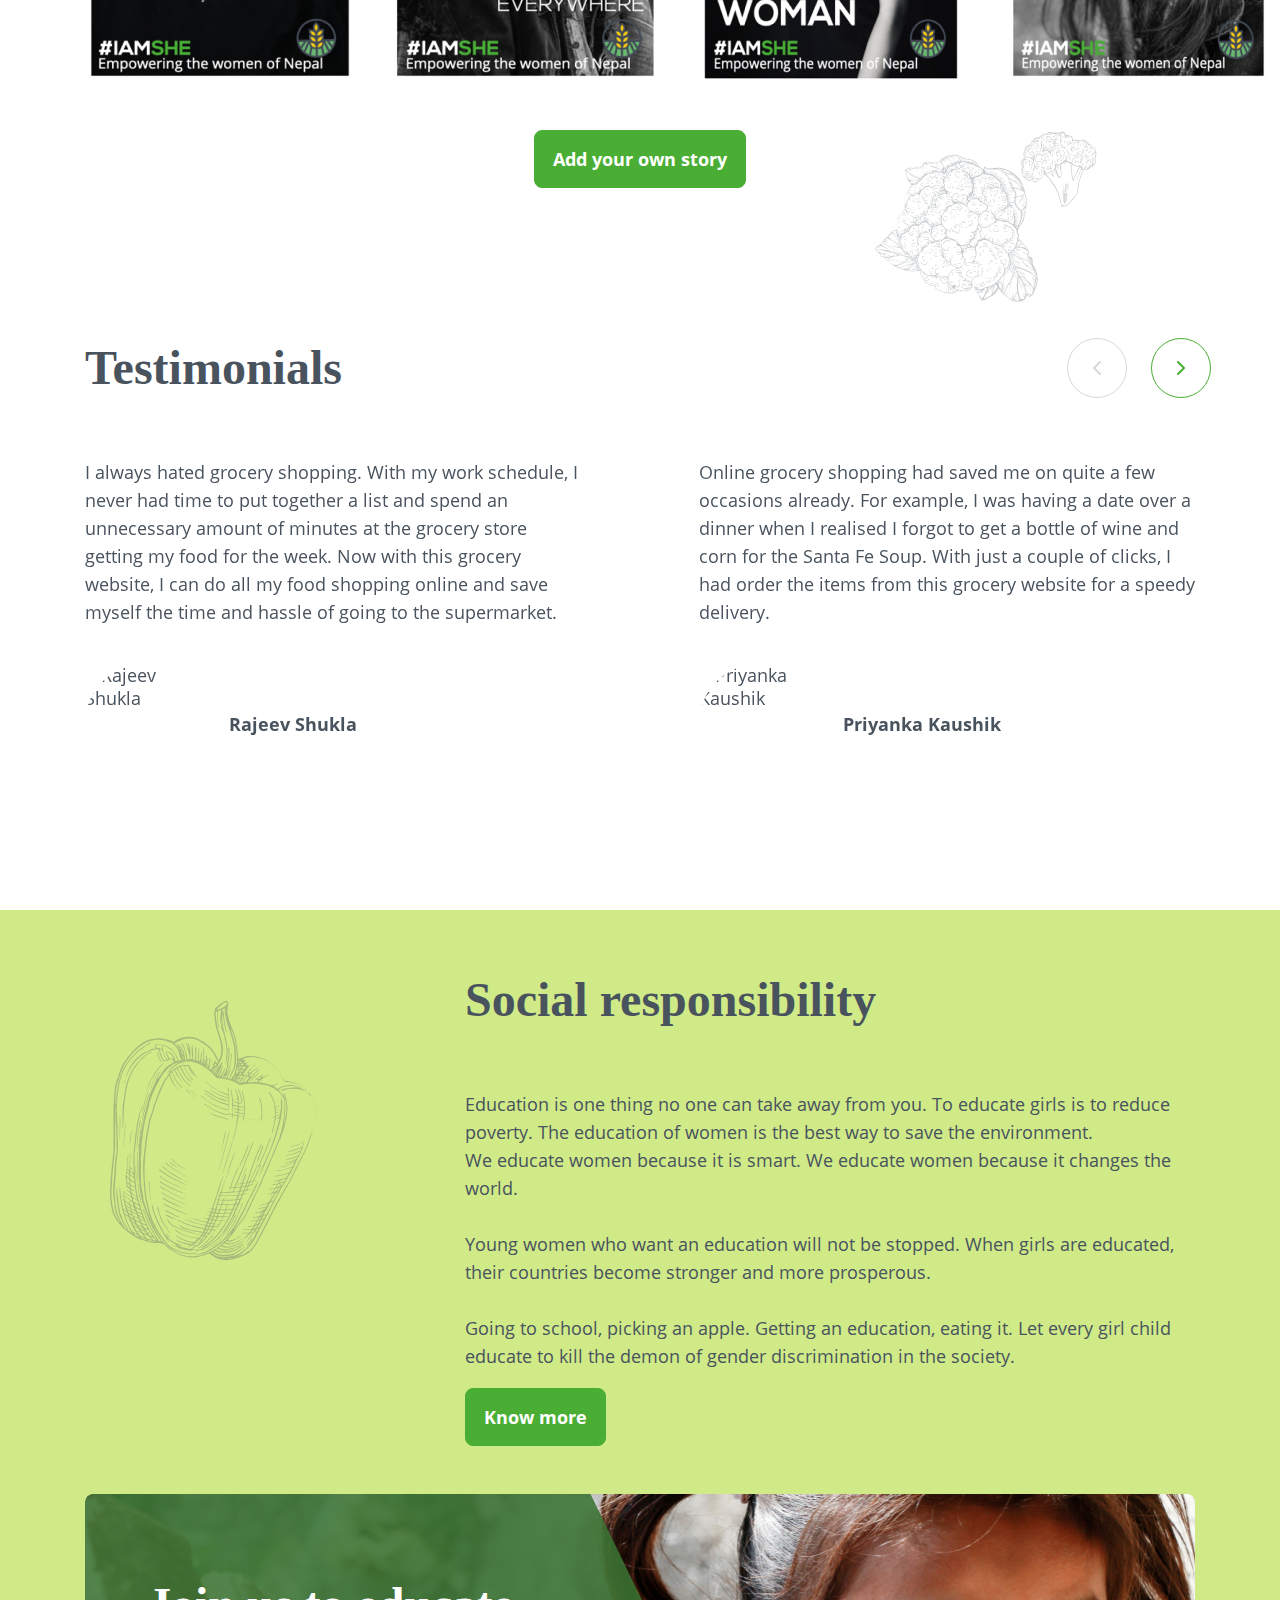
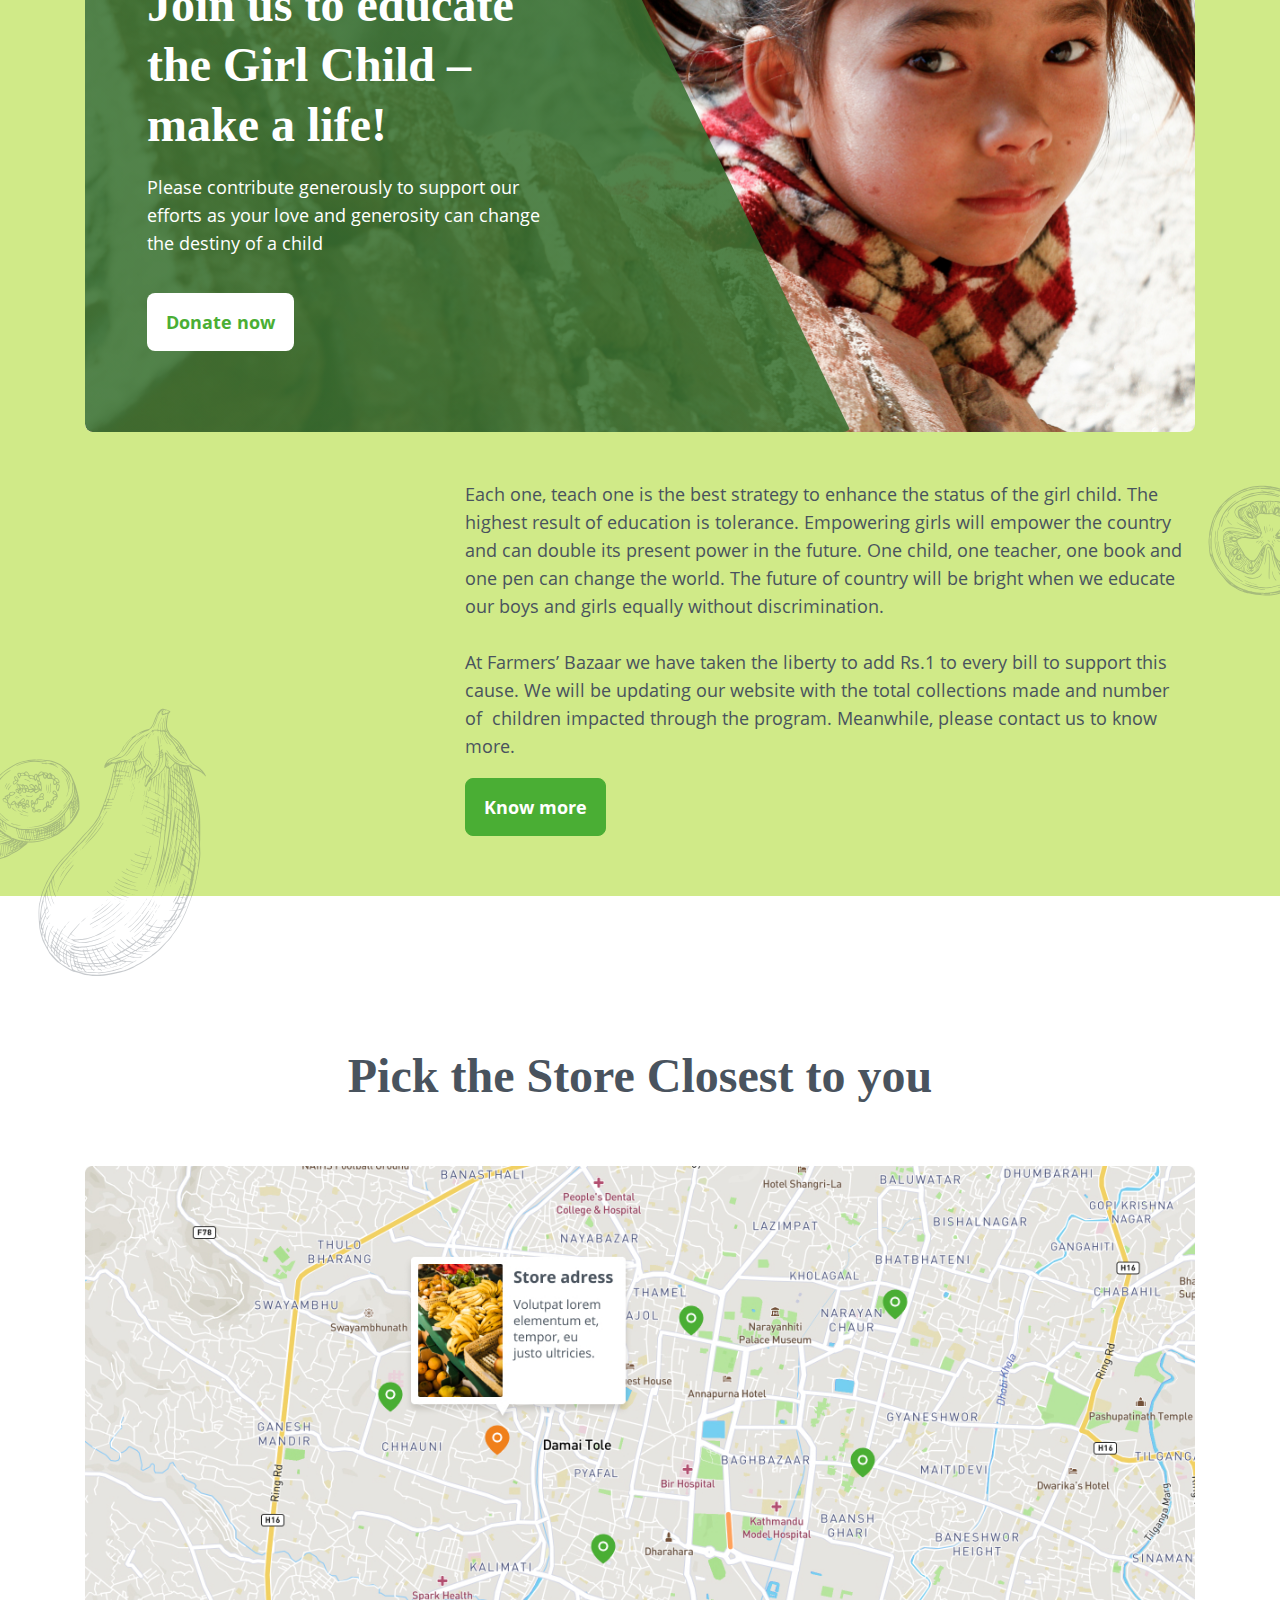
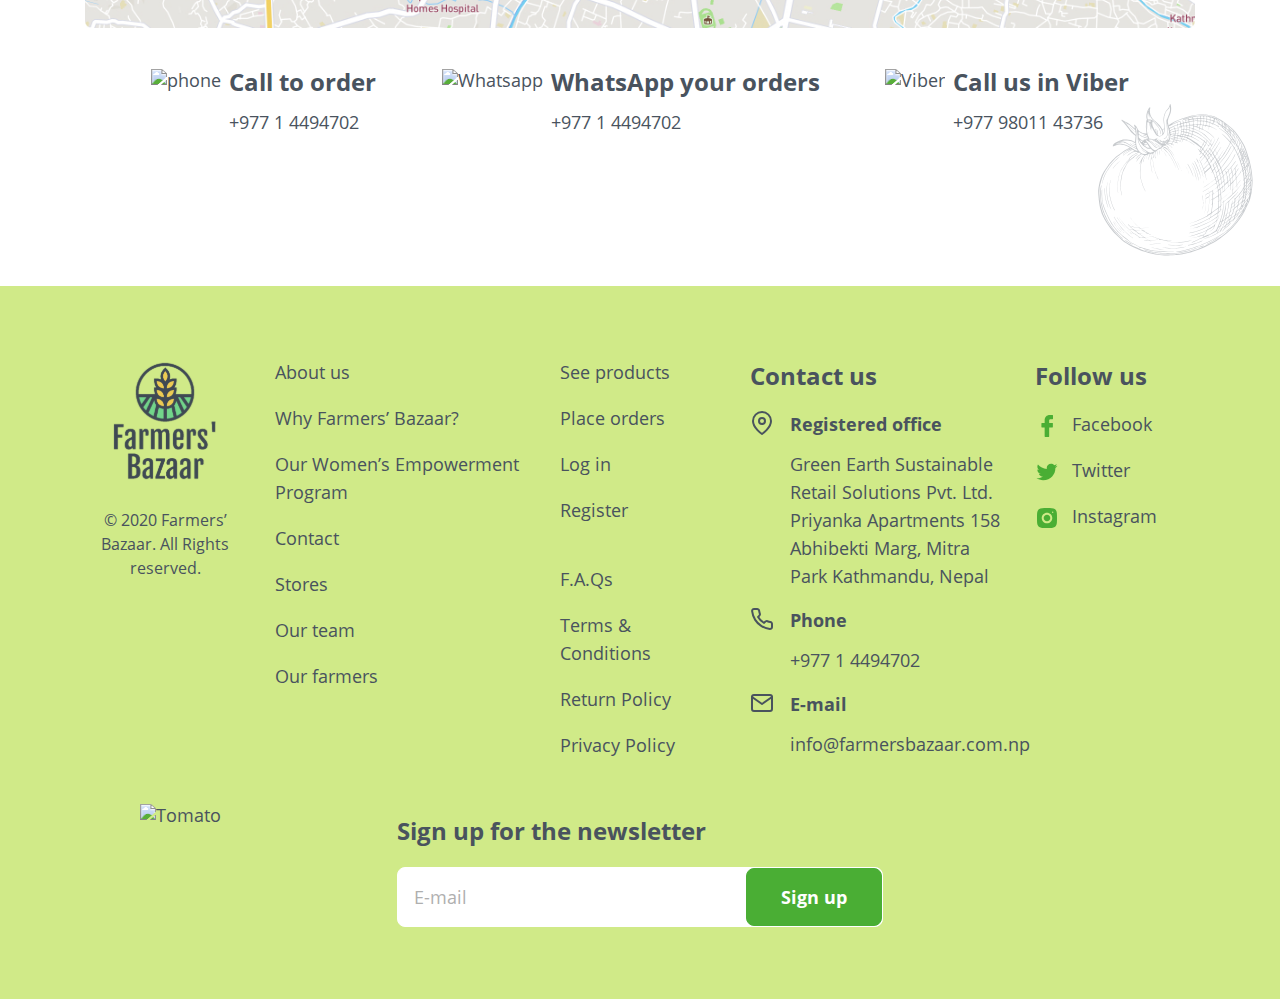
==== commit a45af85f: "." ====
--- a/index.html
+++ b/index.html
@@ -607,7 +607,7 @@
 				<img class="bg-illus" src="./assets/img/backgrounds/illustrations/veggies/chili.svg" alt="Chili">
 			</div>
 			<div class="row">
-				<div class="col-lg-7 col-md-10 col-12">
+				<div class="col-xl-7 col-lg-9 col-md-10 col-12">
 					<div class="membership__content">
 						<h2>Join the <span>Farmers’ Bazaar Family Plan</span> and enjoy amazing benefits</h2>
 						<p>Join Now or Introduce your friends and earn a Rs. 500 complimentary shopping voucher</p>
@@ -617,7 +617,7 @@
 						</div>
 					</div>
 				</div>
-				<div class="col-lg-5 col-md-12 col-12">
+				<div class="col-xl-5 col-lg-12 col-md-12 col-12">
 					<div class="membership__cards">
 						<div class="benefits">
 							<article class="benefits__item">
@@ -727,13 +727,13 @@
 				</div>
 			</div>
 			<div class="col-md-6 col-sm-12 col-12">
-				<div class="features__item">
+				<div class="features__item mb-0">
 					<img src="./assets/img/backgrounds/illustrations/features/sick.svg" alt="Sick">
 					<h4>Paid sick leaves and hero pay for our fontline team</h4>
 				</div>
 			</div>
 			<div class="col-md-6 col-sm-12 col-12">
-				<div class="features__item">
+				<div class="features__item mb-0">
 					<img src="./assets/img/backgrounds/illustrations/features/hygiene.svg" alt="Hygiene">
 					<h4>Stringent Employee Hygiene</h4>
 				</div>
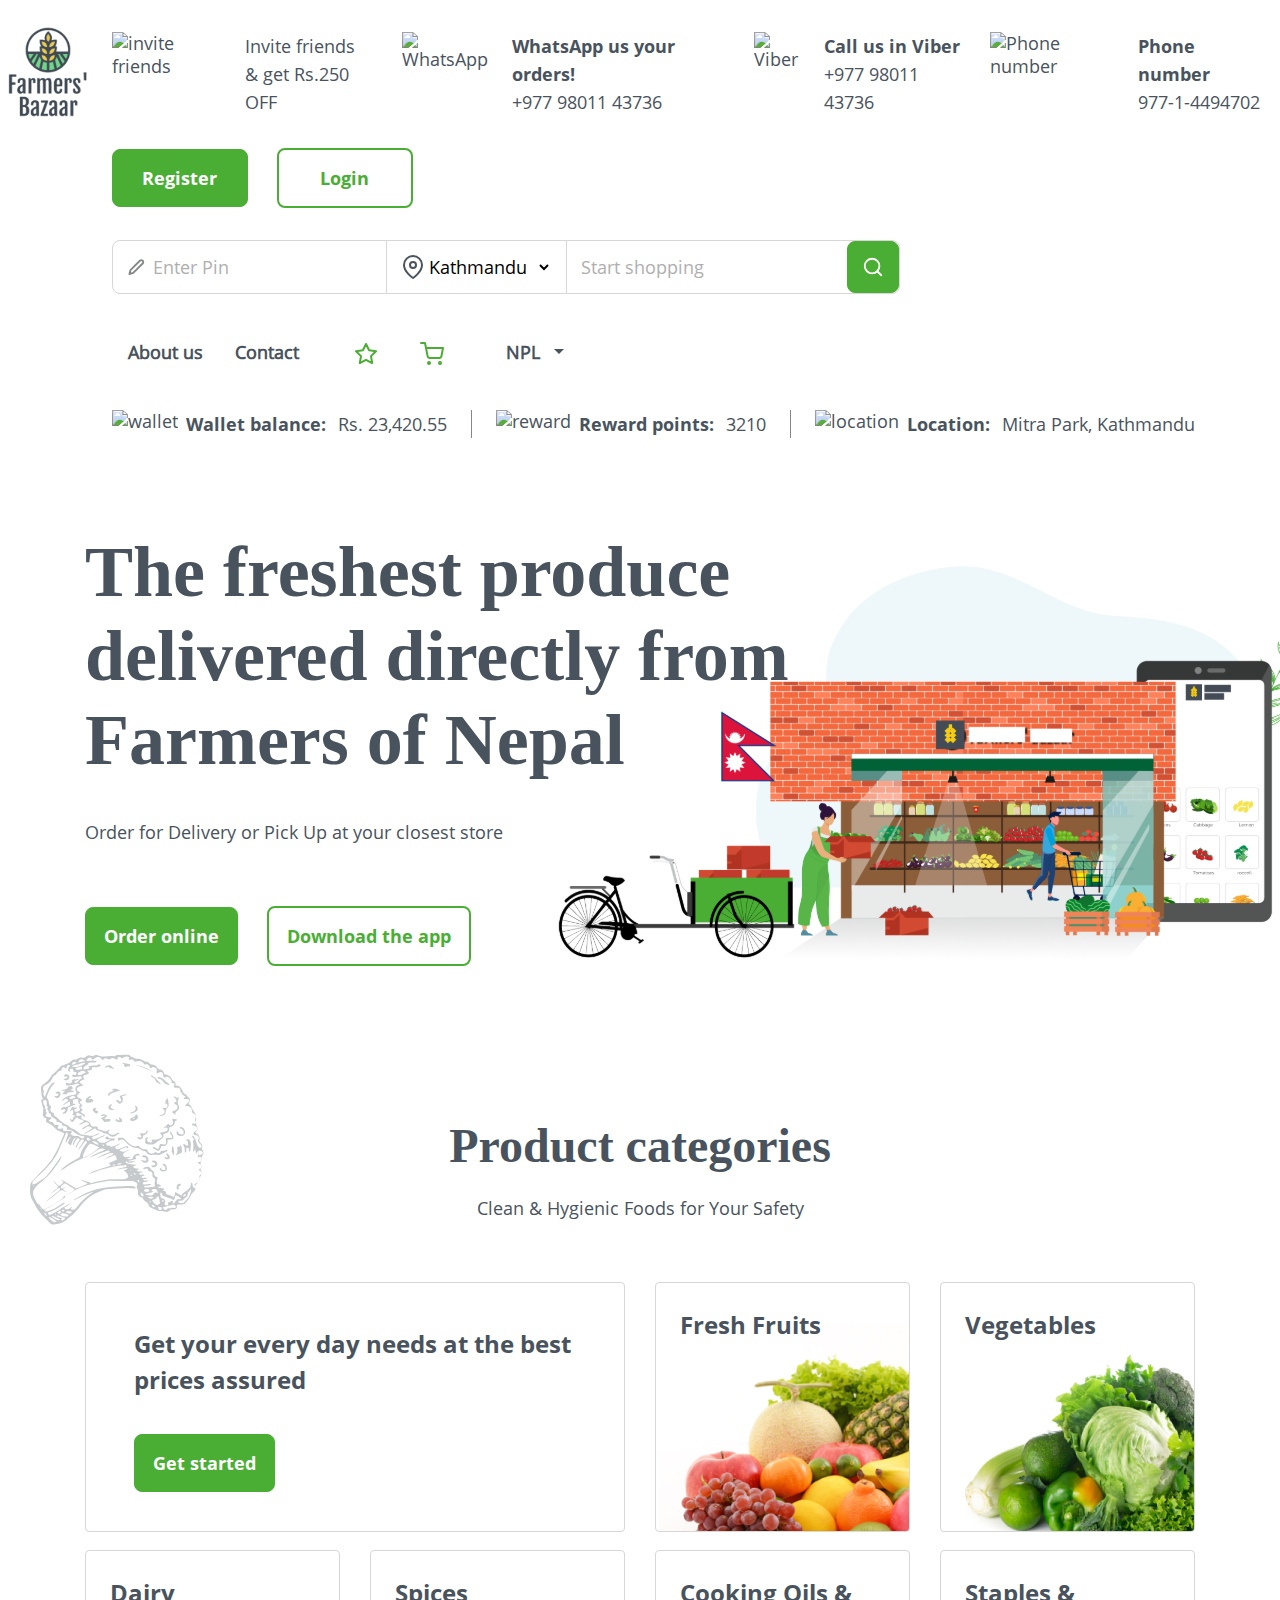
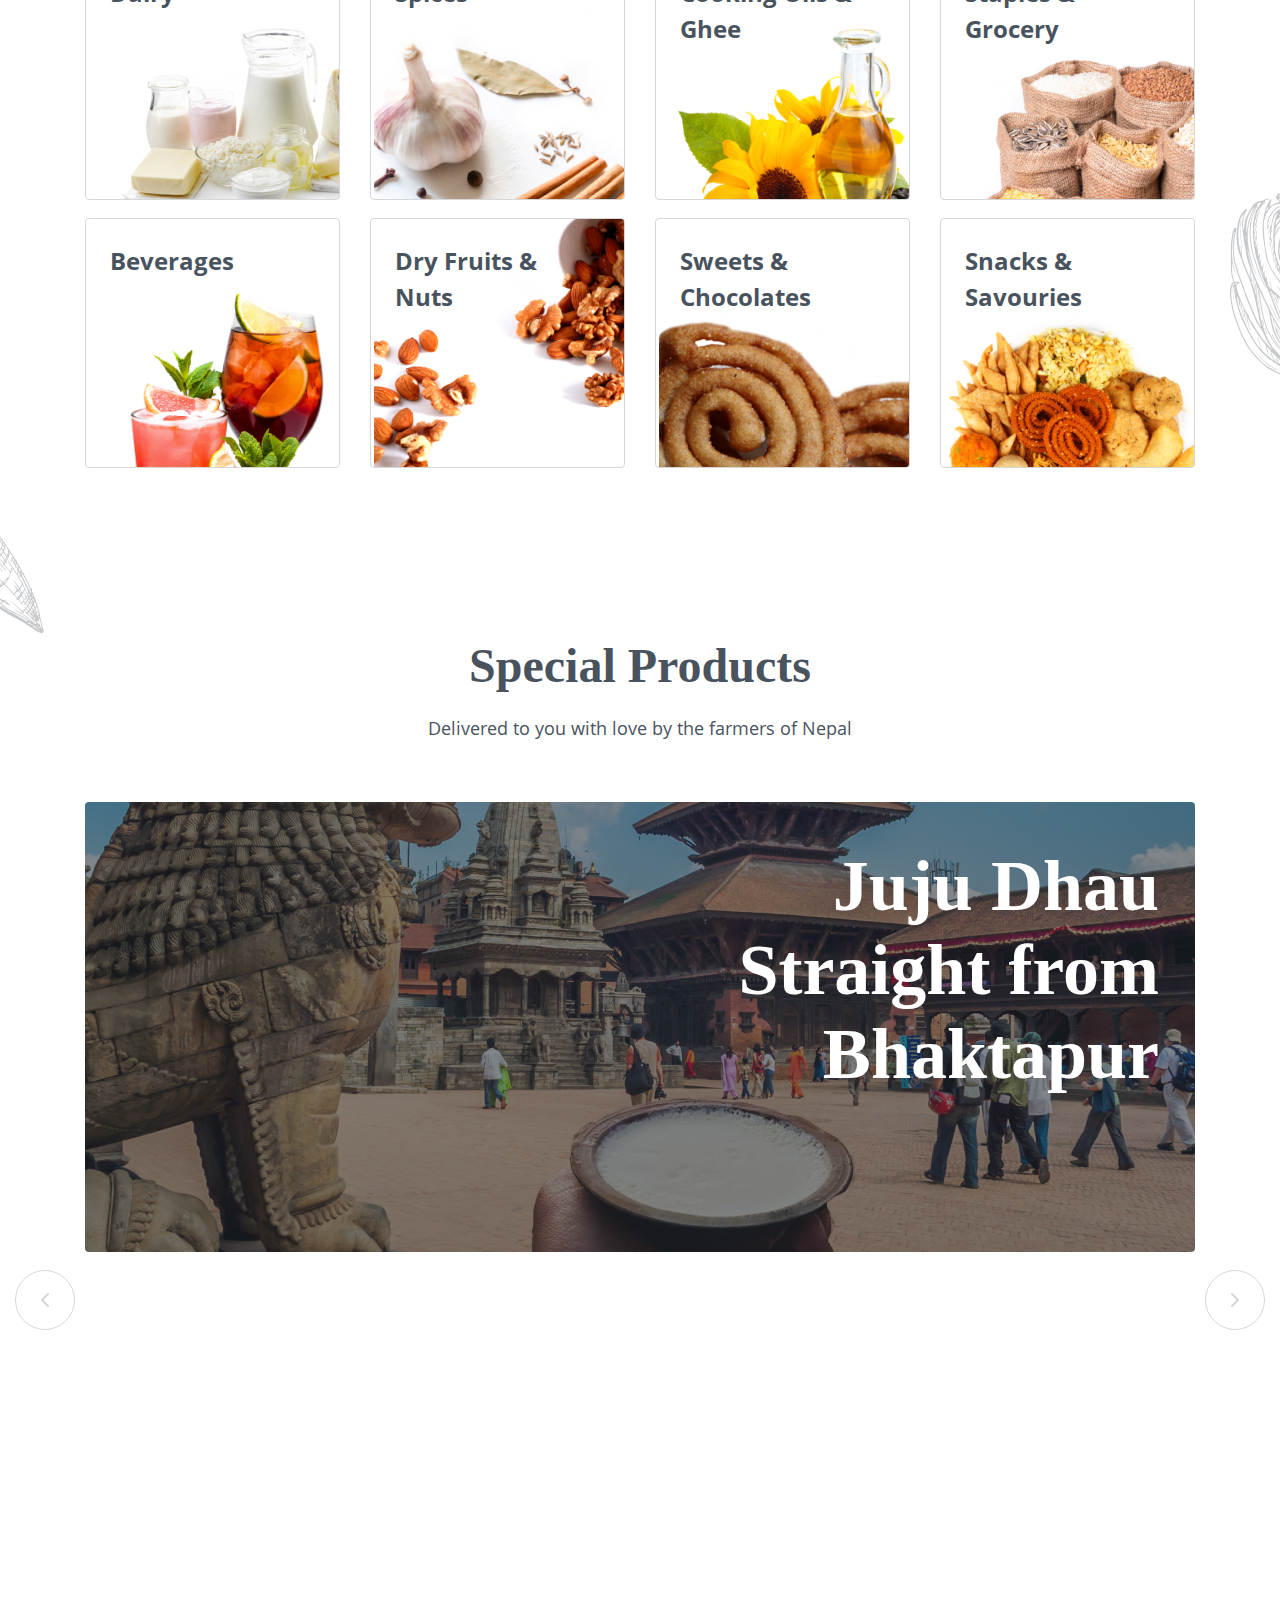
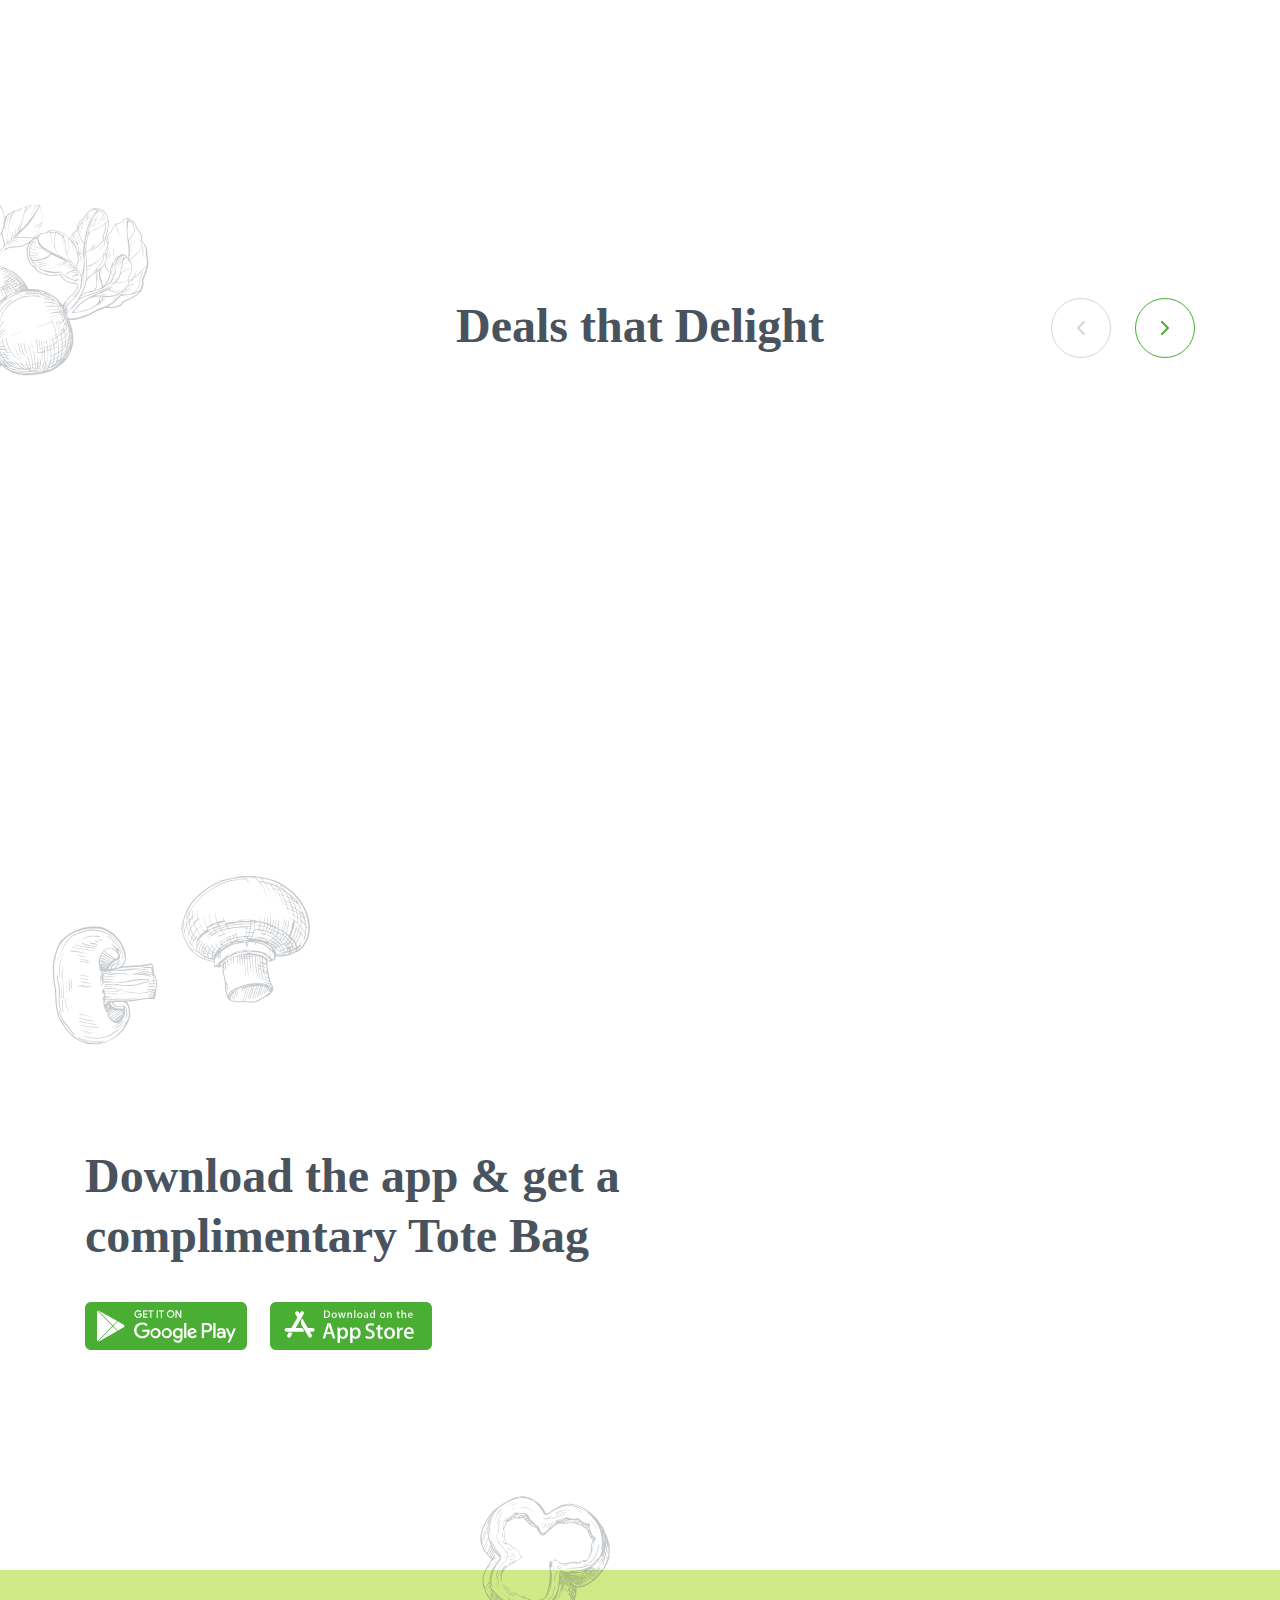
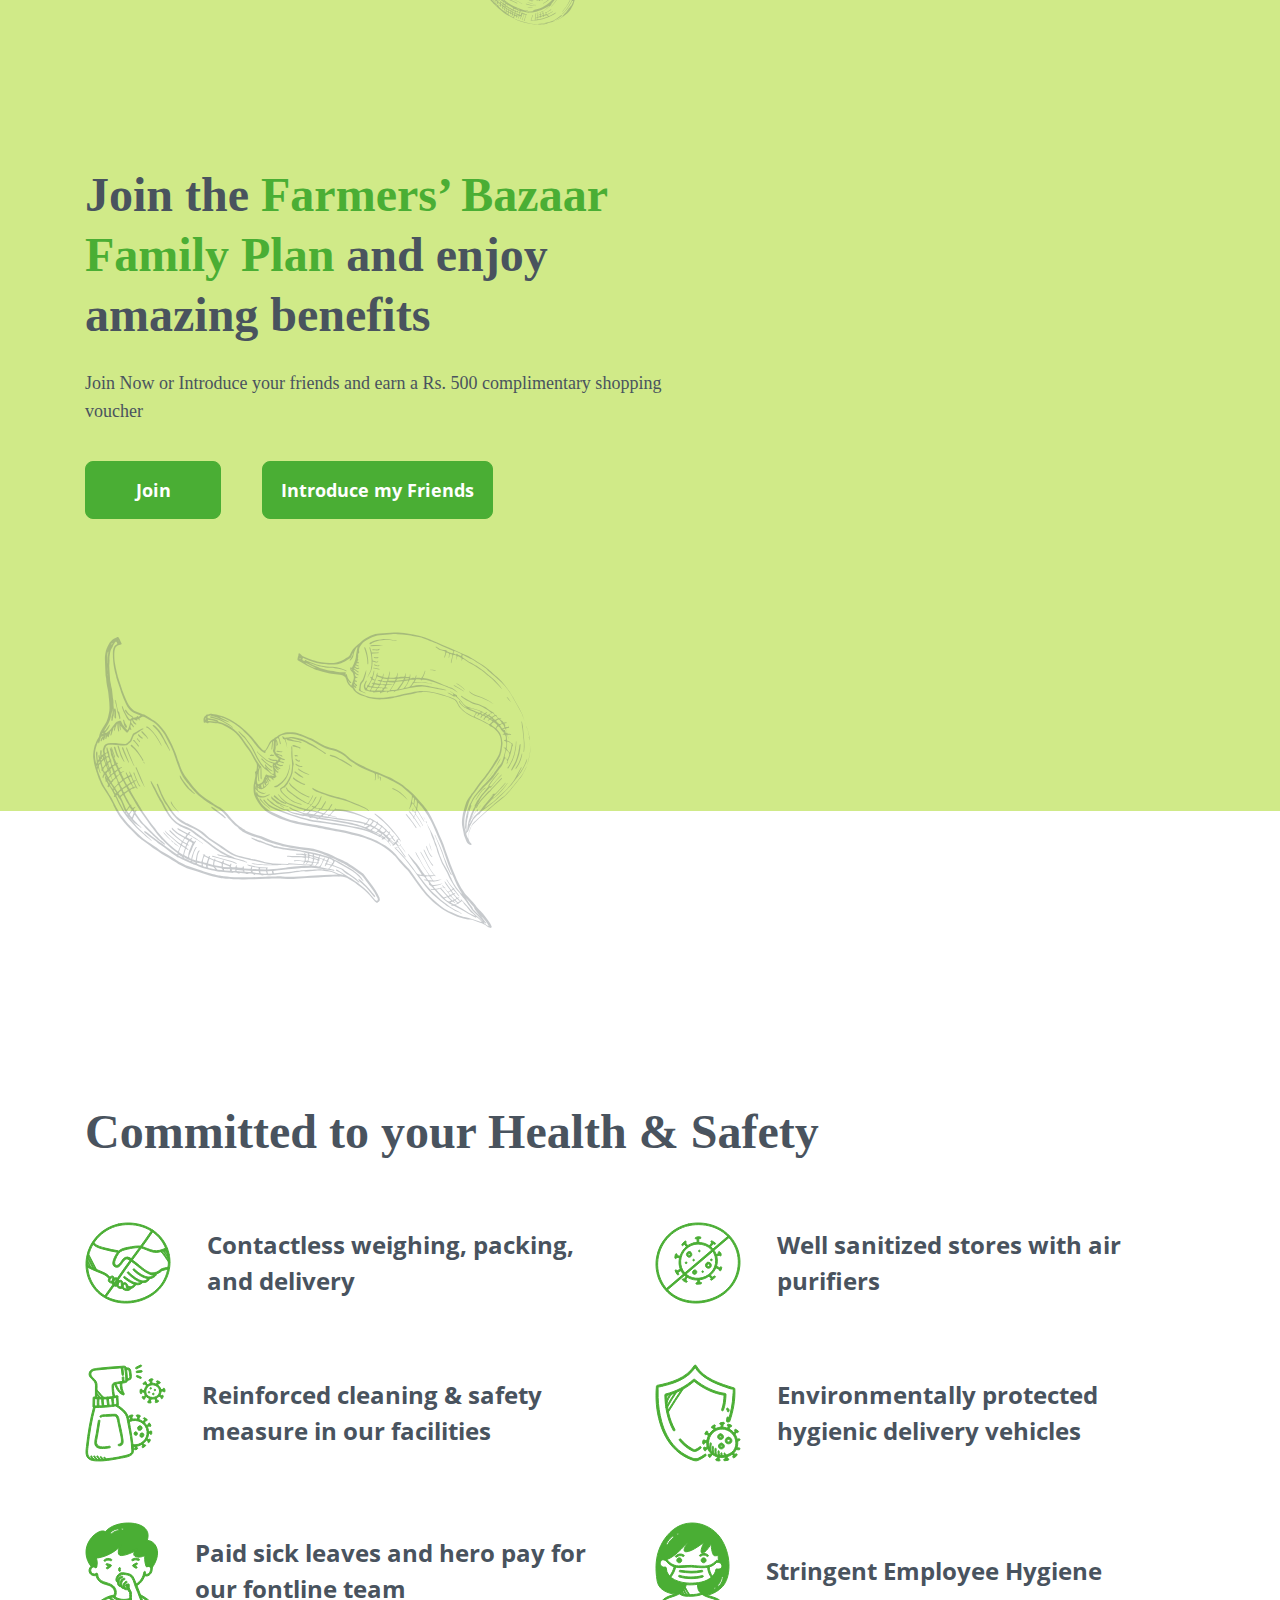
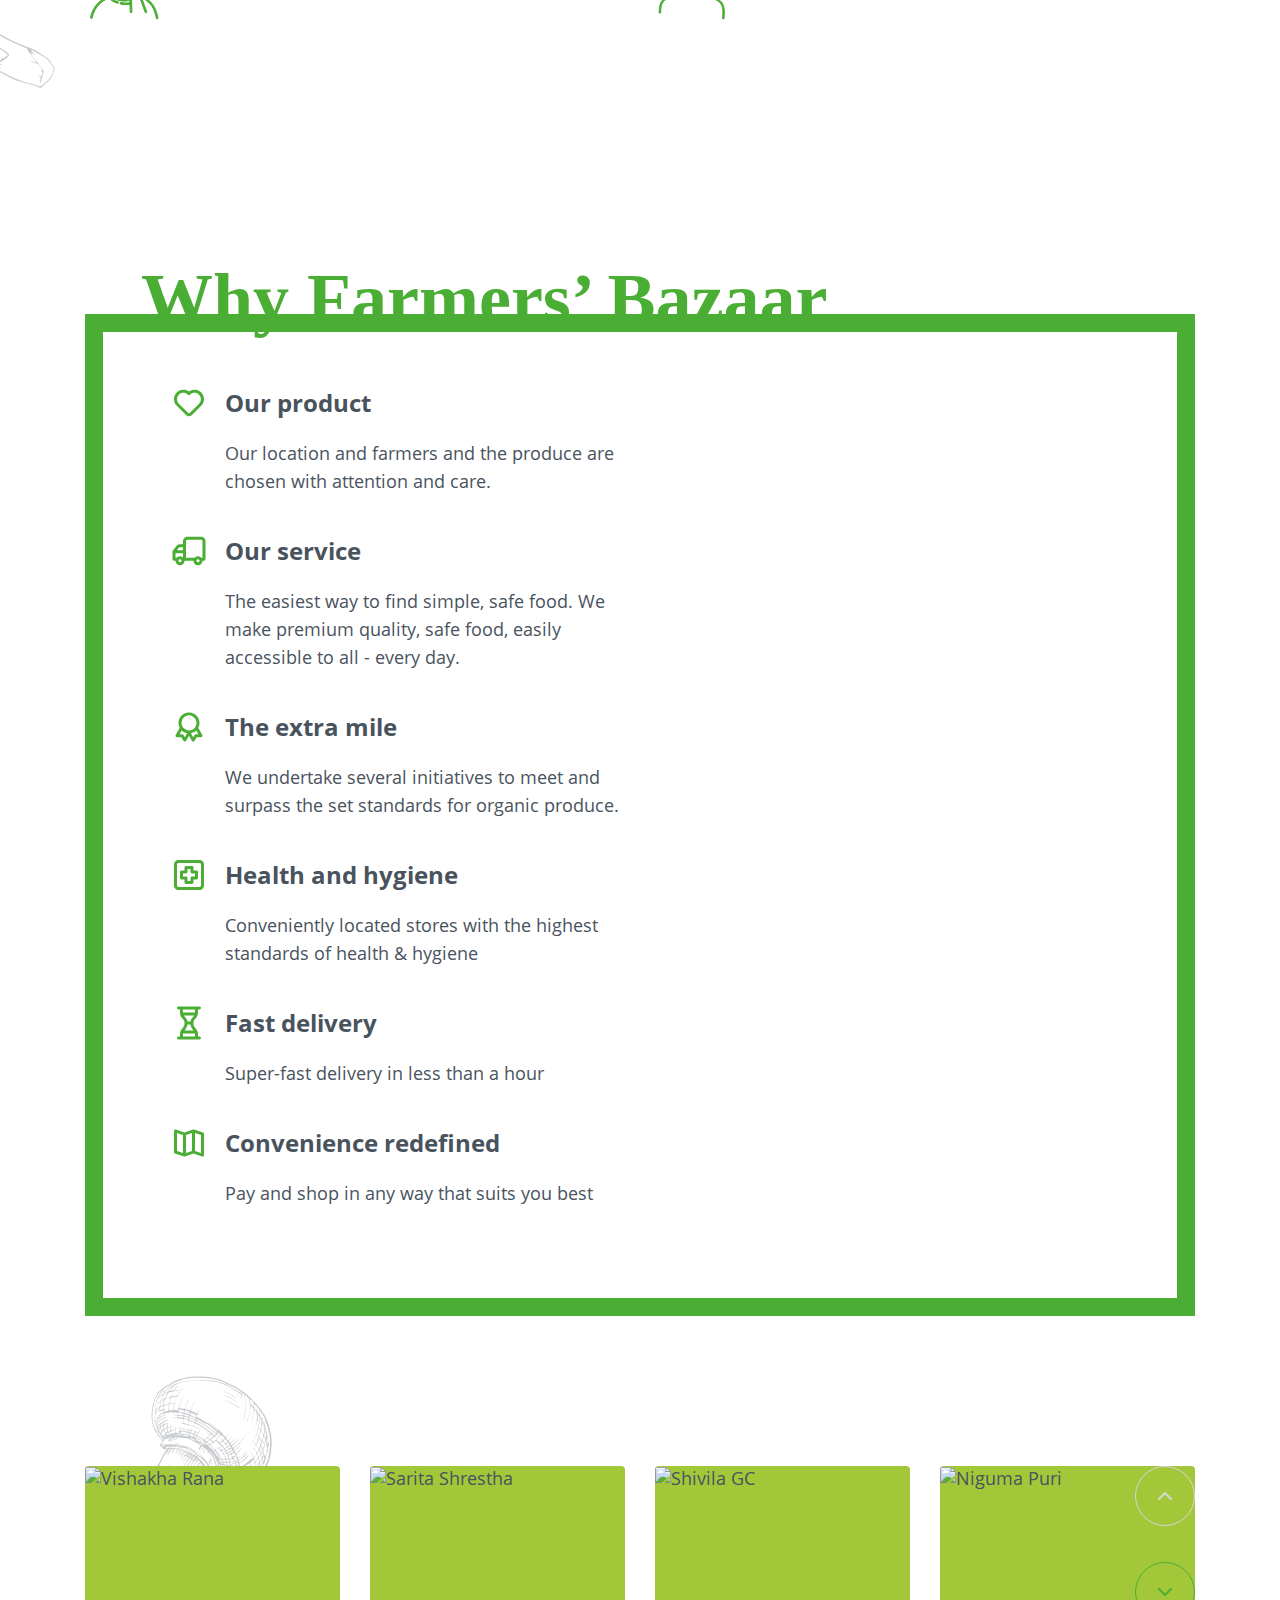
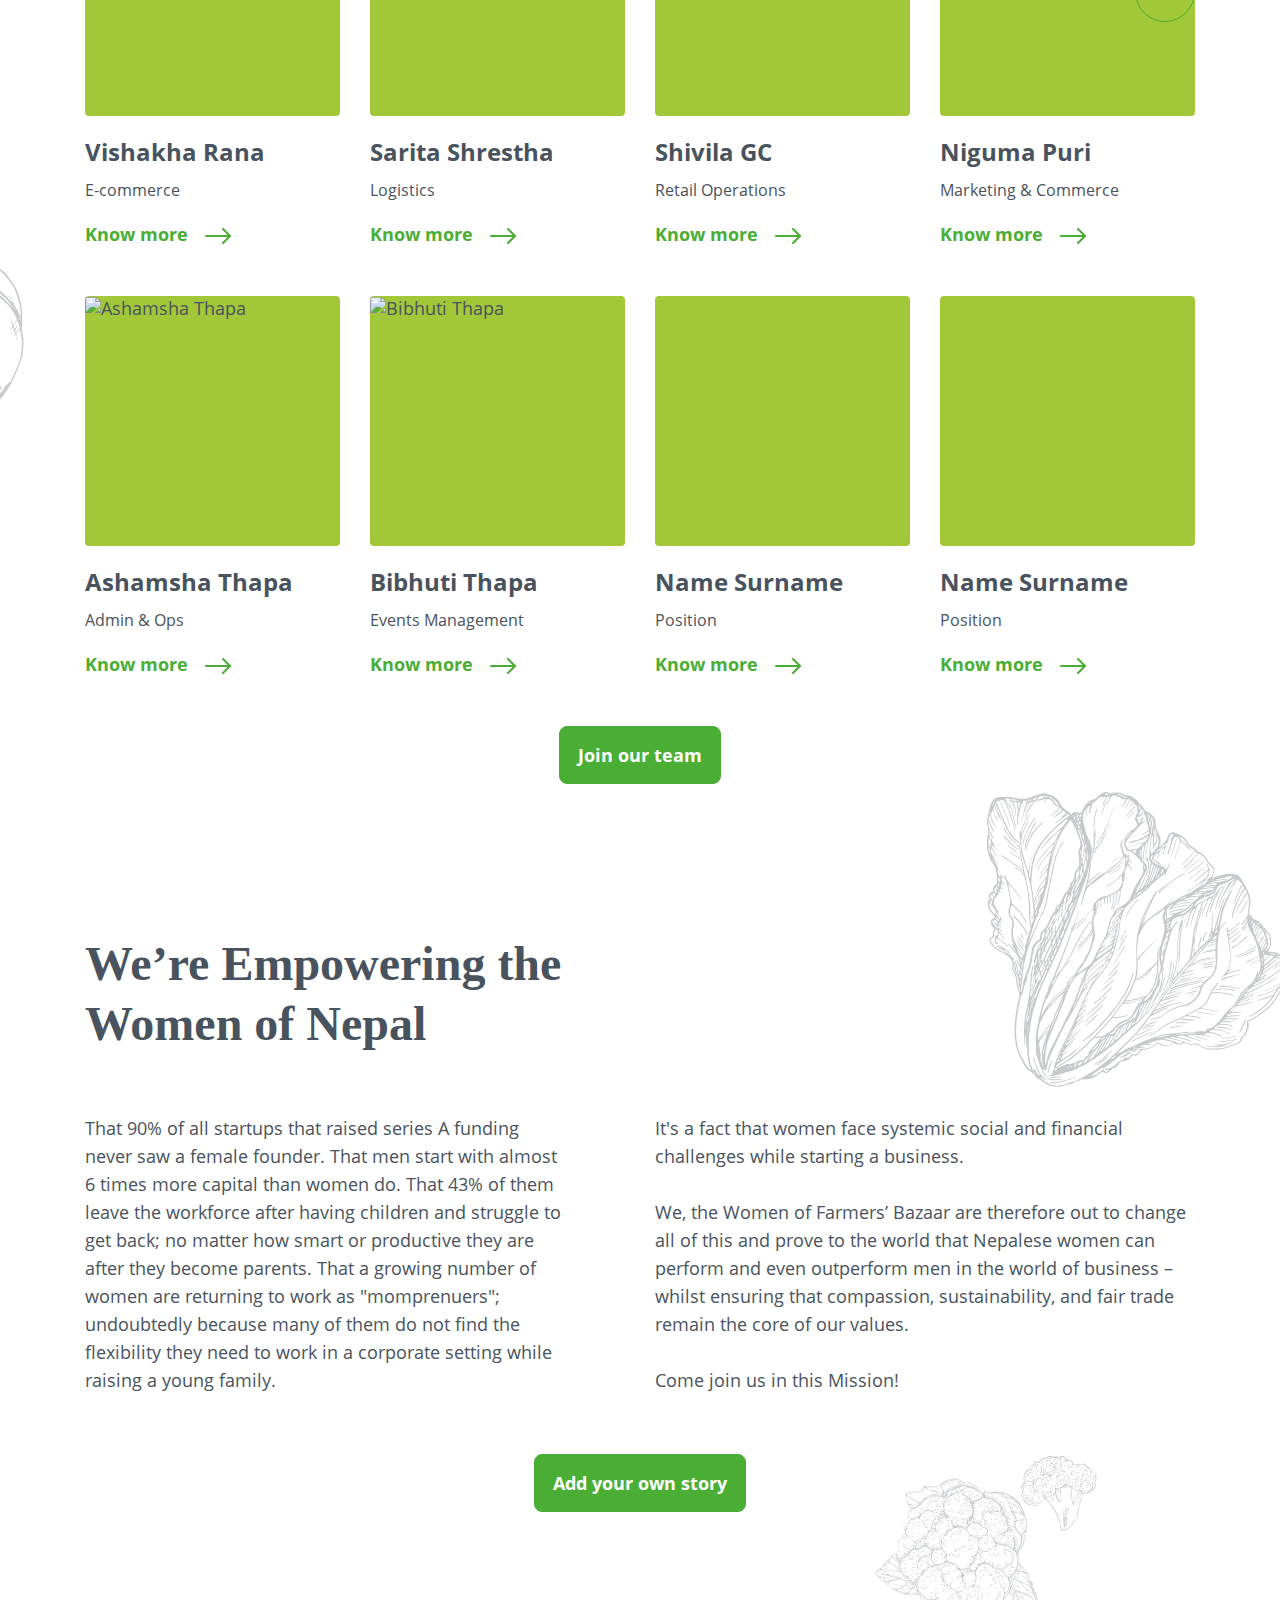
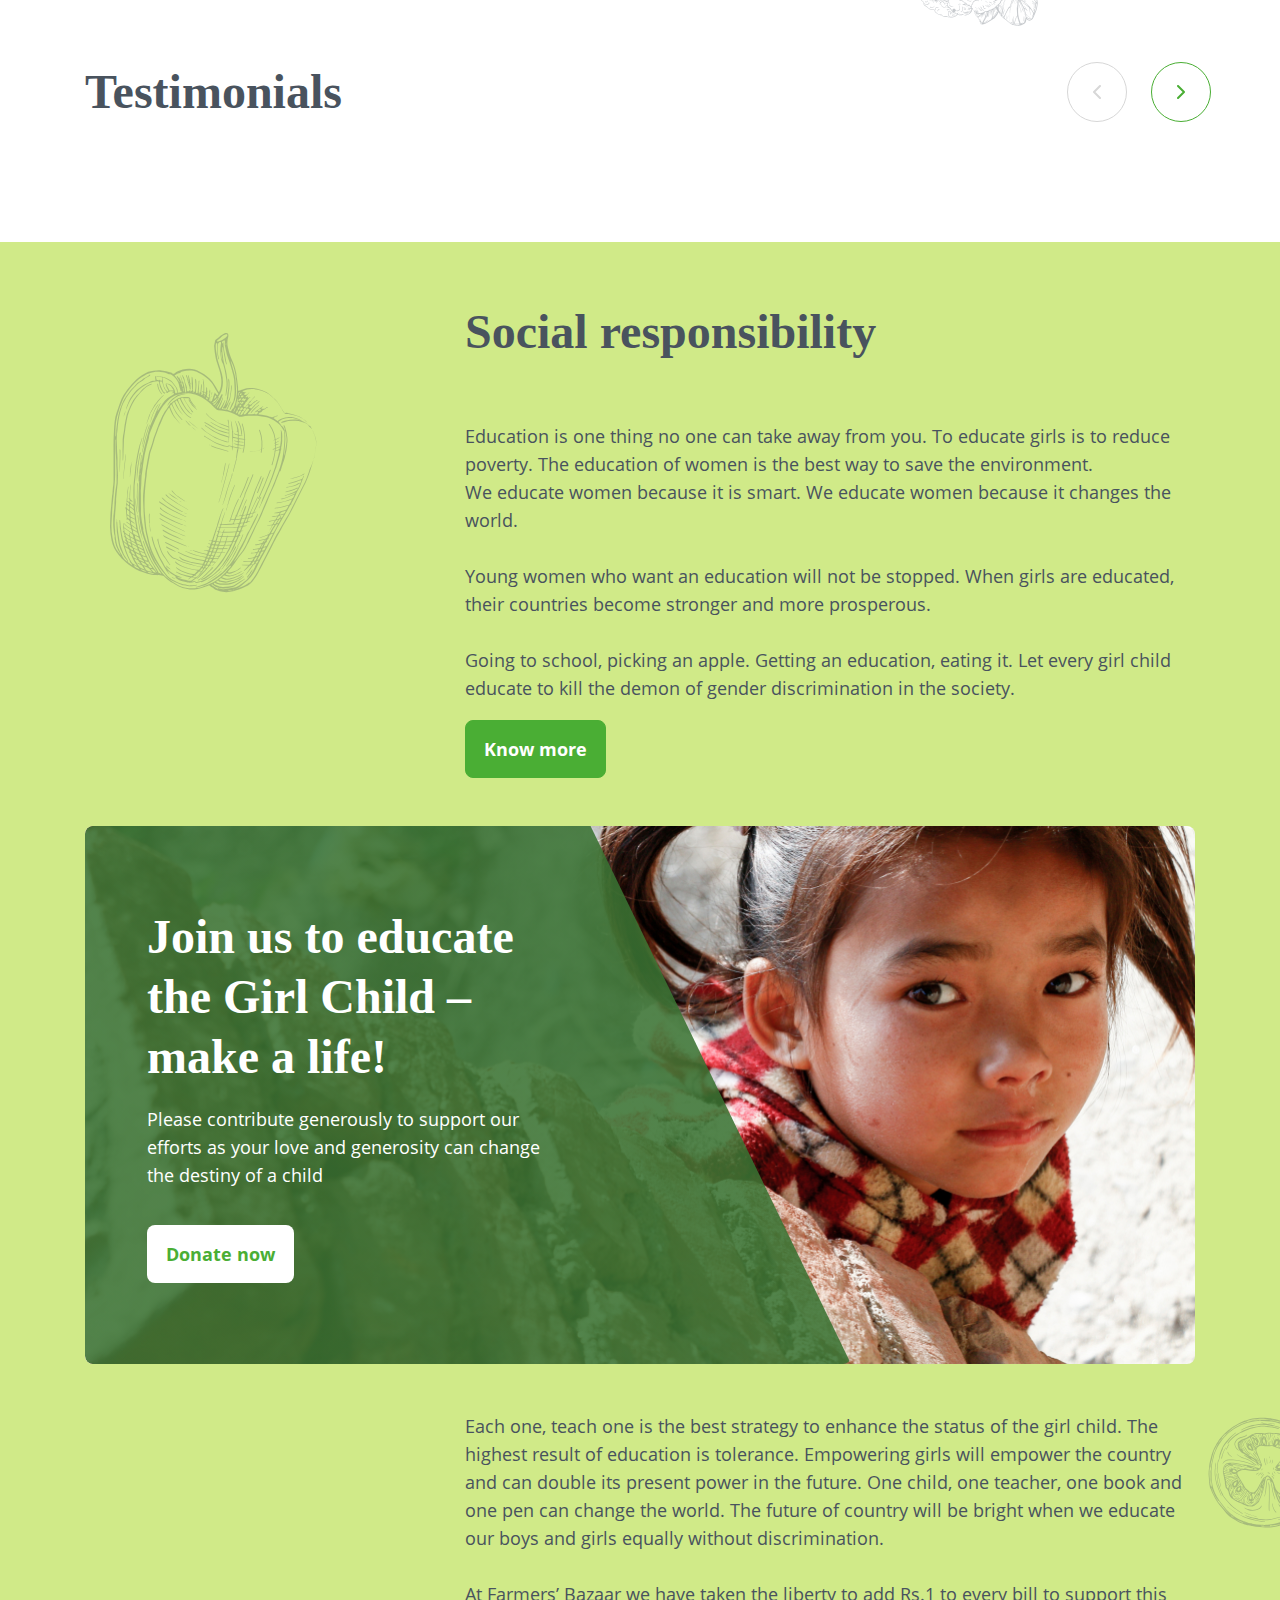
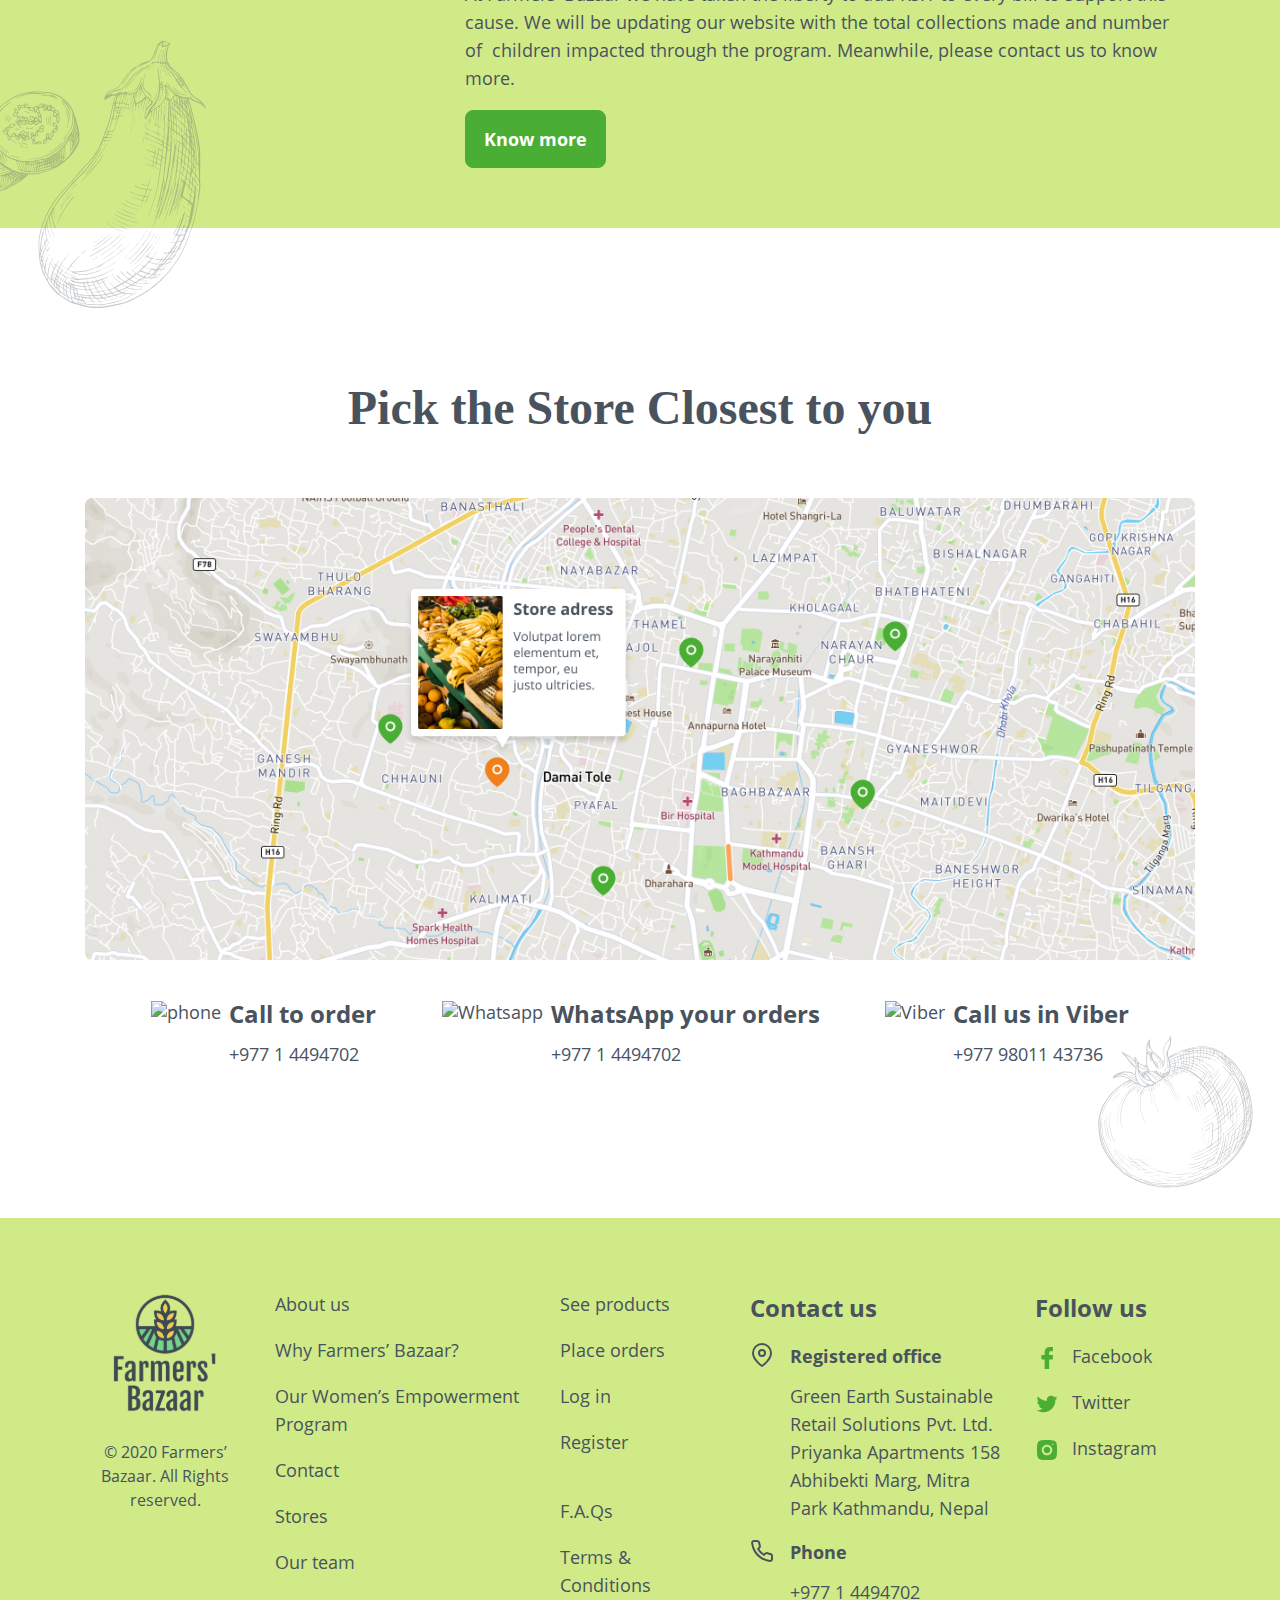
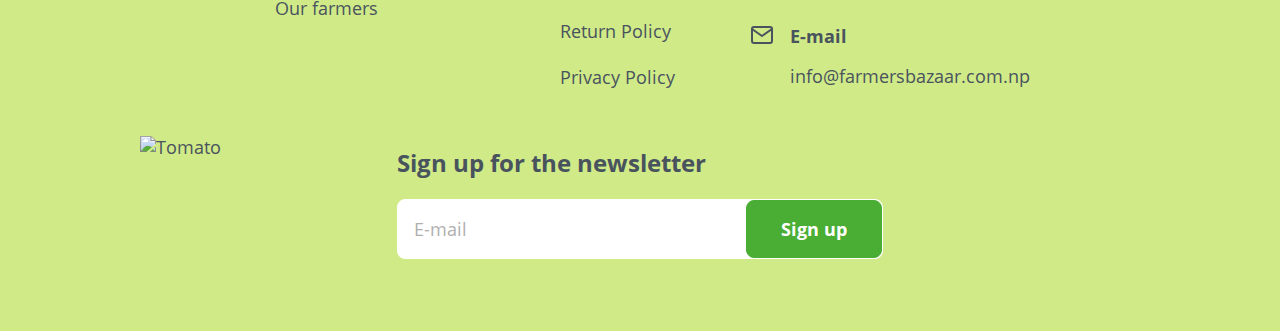
==== commit 9ca1567e: "Clean up Mobile reasponsive" ====
--- a/index.html
+++ b/index.html
@@ -727,13 +727,13 @@
 				</div>
 			</div>
 			<div class="col-md-6 col-sm-12 col-12">
-				<div class="features__item mb-0">
+				<div class="features__item">
 					<img src="./assets/img/backgrounds/illustrations/features/sick.svg" alt="Sick">
 					<h4>Paid sick leaves and hero pay for our fontline team</h4>
 				</div>
 			</div>
 			<div class="col-md-6 col-sm-12 col-12">
-				<div class="features__item mb-0">
+				<div class="features__item">
 					<img src="./assets/img/backgrounds/illustrations/features/hygiene.svg" alt="Hygiene">
 					<h4>Stringent Employee Hygiene</h4>
 				</div>
@@ -745,53 +745,55 @@
 
 		<h1 class="header">Why Farmers’ Bazaar</h1>
 		<div class="row">
-			<div class="reasons col-lg-11 row">
-				<div class="col-md-6 col-sm-12 col-12">
-					<div class="reasons__item">
-						<img src="./assets/img/icons/like.svg" alt="like">
-						<div>
-							<h4>Our product</h4>
-							<p>Our location and farmers and the produce are chosen with attention and care.</p>
-						</div>
-					</div>
-					<div class="reasons__item">
-						<img src="./assets/img/icons/delivery.svg" alt="delivery">
-						<div>
-							<h4>Our service</h4>
-							<p>The easiest way to find simple, safe food. We make premium quality, safe food, easily
-								accessible to all - every day.</p>
-						</div>
-					</div>
-					<div class="reasons__item">
-						<img src="./assets/img/icons/standard.svg" alt="standard">
-						<div>
-							<h4>The extra mile</h4>
-							<p>We undertake several initiatives to meet and surpass the set standards for organic
-								produce.
-							</p>
-						</div>
-					</div>
-				</div>
-				<div class="col-md-6 col-sm-12 col-12">
-					<div class="reasons__item">
-						<img src="./assets/img/icons/health.svg" alt="health">
-						<div>
-							<h4>Health and hygiene</h4>
-							<p>Conveniently located stores with the highest standards of health & hygiene</p>
-						</div>
-					</div>
-					<div class="reasons__item">
-						<img src="./assets/img/icons/time.svg" alt="time">
-						<div>
-							<h4>Fast delivery</h4>
-							<p>Super-fast delivery in less than a hour</p>
-						</div>
-					</div>
-					<div class="reasons__item">
-						<img src="./assets/img/icons/map.svg" alt="map">
-						<div>
-							<h4>Convenience redefined</h4>
-							<p>Pay and shop in any way that suits you best</p>
+			<div class="col-lg-12">
+				<div class="reasons">
+					<div class="col-md-6 col-sm-12 col-12">
+						<div class="reasons__item">
+							<img src="./assets/img/icons/like.svg" alt="like">
+							<div>
+								<h4>Our product</h4>
+								<p>Our location and farmers and the produce are chosen with attention and care.</p>
+							</div>
+						</div>
+						<div class="reasons__item">
+							<img src="./assets/img/icons/delivery.svg" alt="delivery">
+							<div>
+								<h4>Our service</h4>
+								<p>The easiest way to find simple, safe food. We make premium quality, safe food, easily
+									accessible to all - every day.</p>
+							</div>
+						</div>
+						<div class="reasons__item">
+							<img src="./assets/img/icons/standard.svg" alt="standard">
+							<div>
+								<h4>The extra mile</h4>
+								<p>We undertake several initiatives to meet and surpass the set standards for organic
+									produce.
+								</p>
+							</div>
+						</div>
+					</div>
+					<div class="col-md-6 col-sm-12 col-12">
+						<div class="reasons__item">
+							<img src="./assets/img/icons/health.svg" alt="health">
+							<div>
+								<h4>Health and hygiene</h4>
+								<p>Conveniently located stores with the highest standards of health & hygiene</p>
+							</div>
+						</div>
+						<div class="reasons__item">
+							<img src="./assets/img/icons/time.svg" alt="time">
+							<div>
+								<h4>Fast delivery</h4>
+								<p>Super-fast delivery in less than a hour</p>
+							</div>
+						</div>
+						<div class="reasons__item">
+							<img src="./assets/img/icons/map.svg" alt="map">
+							<div>
+								<h4>Convenience redefined</h4>
+								<p>Pay and shop in any way that suits you best</p>
+							</div>
 						</div>
 					</div>
 				</div>
@@ -977,6 +979,9 @@
 	</section>
 
 	<section class="empowering container">
+		<div class="bg-illustrations">
+			<img class="bg-illus" src="./assets/img/backgrounds/illustrations/veggies/salad.svg" alt="salad">
+		</div>
 		<header>
 			<h2>We’re Empowering the Women of Nepal</h2>
 		</header>
@@ -1000,11 +1005,21 @@
 				</p>
 			</div>
 		</div>
-		<div class="posters">
-			<img src="./assets/img/posters/01.jpg" alt="1">
-			<img src="./assets/img/posters/02.jpg" alt="2">
-			<img src="./assets/img/posters/03.jpg" alt="3">
-			<img src="./assets/img/posters/04.jpg" alt="4">
+		<div class="carousel-holder">
+			<div class="posters__carousel owl-carousel">
+				<div class="item">
+					<img src="./assets/img/posters/01.jpg" alt="1">
+				</div>
+				<div class="item">
+					<img src="./assets/img/posters/02.jpg" alt="2">
+				</div>
+				<div class="item">
+					<img src="./assets/img/posters/03.jpg" alt="3">
+				</div>
+				<div class="item">
+					<img src="./assets/img/posters/04.jpg" alt="4">
+				</div>
+			</div>
 		</div>
 		<div class="text-center">
 			<a href="#" class="btn btn-primary">Add your own story</a>
@@ -1019,60 +1034,70 @@
 		<header>
 			<h2 class="text-left">Testimonials</h2>
 		</header>
-		<div class="owl-carousel testimonials__carousel">
-			<div class="item">
-				<div class="item__holder">
-					<p>
-						I always hated grocery shopping. With my work schedule, I never had time to put together a list
-						and
-						spend an unnecessary amount of minutes at the grocery store getting my food for the week. Now
-						with
-						this grocery website, I can do all my food shopping online and save myself the time and hassle
-						of
-						going to the supermarket.
-					</p>
-					<div class="item__bottom">
-						<div class="avatar">
-							<img src="./assets/img/testimonials/1.jpg" alt="Rajeev Shukla">
-						</div>
-						<h5>Rajeev Shukla</h5>
-					</div>
-				</div>
-			</div>
-			<div class="item">
-				<div class="item__holder">
-					<p>
-						Online grocery shopping had saved me on quite a few occasions already. For example, I was having
-						a
-						date over a dinner when I realised I forgot to get a bottle of wine and corn for the Santa Fe
-						Soup.
-						With just a couple of clicks, I had order the items from this grocery website for a speedy
-						delivery.
-					</p>
-					<div class="item__bottom">
-						<div class="avatar">
-							<img src="./assets/img/testimonials/2.jpg" alt="Priyanka Kaushik">
-						</div>
-						<h5>Priyanka Kaushik</h5>
-					</div>
-				</div>
-			</div>
-			<div class="item">
-				<div class="item__holder">
-					<p>
-						I always hated grocery shopping. With my work schedule, I never had time to put together a list
-						and
-						spend an unnecessary amount of minutes at the grocery store getting my food for the week. Now
-						with
-						this grocery website, I can do all my food shopping online and save myself the time and hassle
-						of
-						going to the supermarket.
-					</p>
-					<div class="item__bottom">
-						<div class="avatar">
-							<img src="./assets/img/testimonials/1.jpg" alt="Rajeev Shukla">
-						</div>
-						<h5>Rajeev Shukla</h5>
+		<div class="carousel-holder">
+			<div class="owl-carousel testimonials__carousel">
+				<div class="item">
+					<div class="item__holder">
+						<p>
+							I always hated grocery shopping. With my work schedule, I never had time to put together a
+							list
+							and
+							spend an unnecessary amount of minutes at the grocery store getting my food for the week.
+							Now
+							with
+							this grocery website, I can do all my food shopping online and save myself the time and
+							hassle
+							of
+							going to the supermarket.
+						</p>
+						<div class="item__bottom">
+							<div class="avatar">
+								<img src="./assets/img/testimonials/1.jpg" alt="Rajeev Shukla">
+							</div>
+							<h5>Rajeev Shukla</h5>
+						</div>
+					</div>
+				</div>
+				<div class="item">
+					<div class="item__holder">
+						<p>
+							Online grocery shopping had saved me on quite a few occasions already. For example, I was
+							having
+							a
+							date over a dinner when I realised I forgot to get a bottle of wine and corn for the Santa
+							Fe
+							Soup.
+							With just a couple of clicks, I had order the items from this grocery website for a speedy
+							delivery.
+						</p>
+						<div class="item__bottom">
+							<div class="avatar">
+								<img src="./assets/img/testimonials/2.jpg" alt="Priyanka Kaushik">
+							</div>
+							<h5>Priyanka Kaushik</h5>
+						</div>
+					</div>
+				</div>
+				<div class="item">
+					<div class="item__holder">
+						<p>
+							I always hated grocery shopping. With my work schedule, I never had time to put together a
+							list
+							and
+							spend an unnecessary amount of minutes at the grocery store getting my food for the week.
+							Now
+							with
+							this grocery website, I can do all my food shopping online and save myself the time and
+							hassle
+							of
+							going to the supermarket.
+						</p>
+						<div class="item__bottom">
+							<div class="avatar">
+								<img src="./assets/img/testimonials/1.jpg" alt="Rajeev Shukla">
+							</div>
+							<h5>Rajeev Shukla</h5>
+						</div>
 					</div>
 				</div>
 			</div>
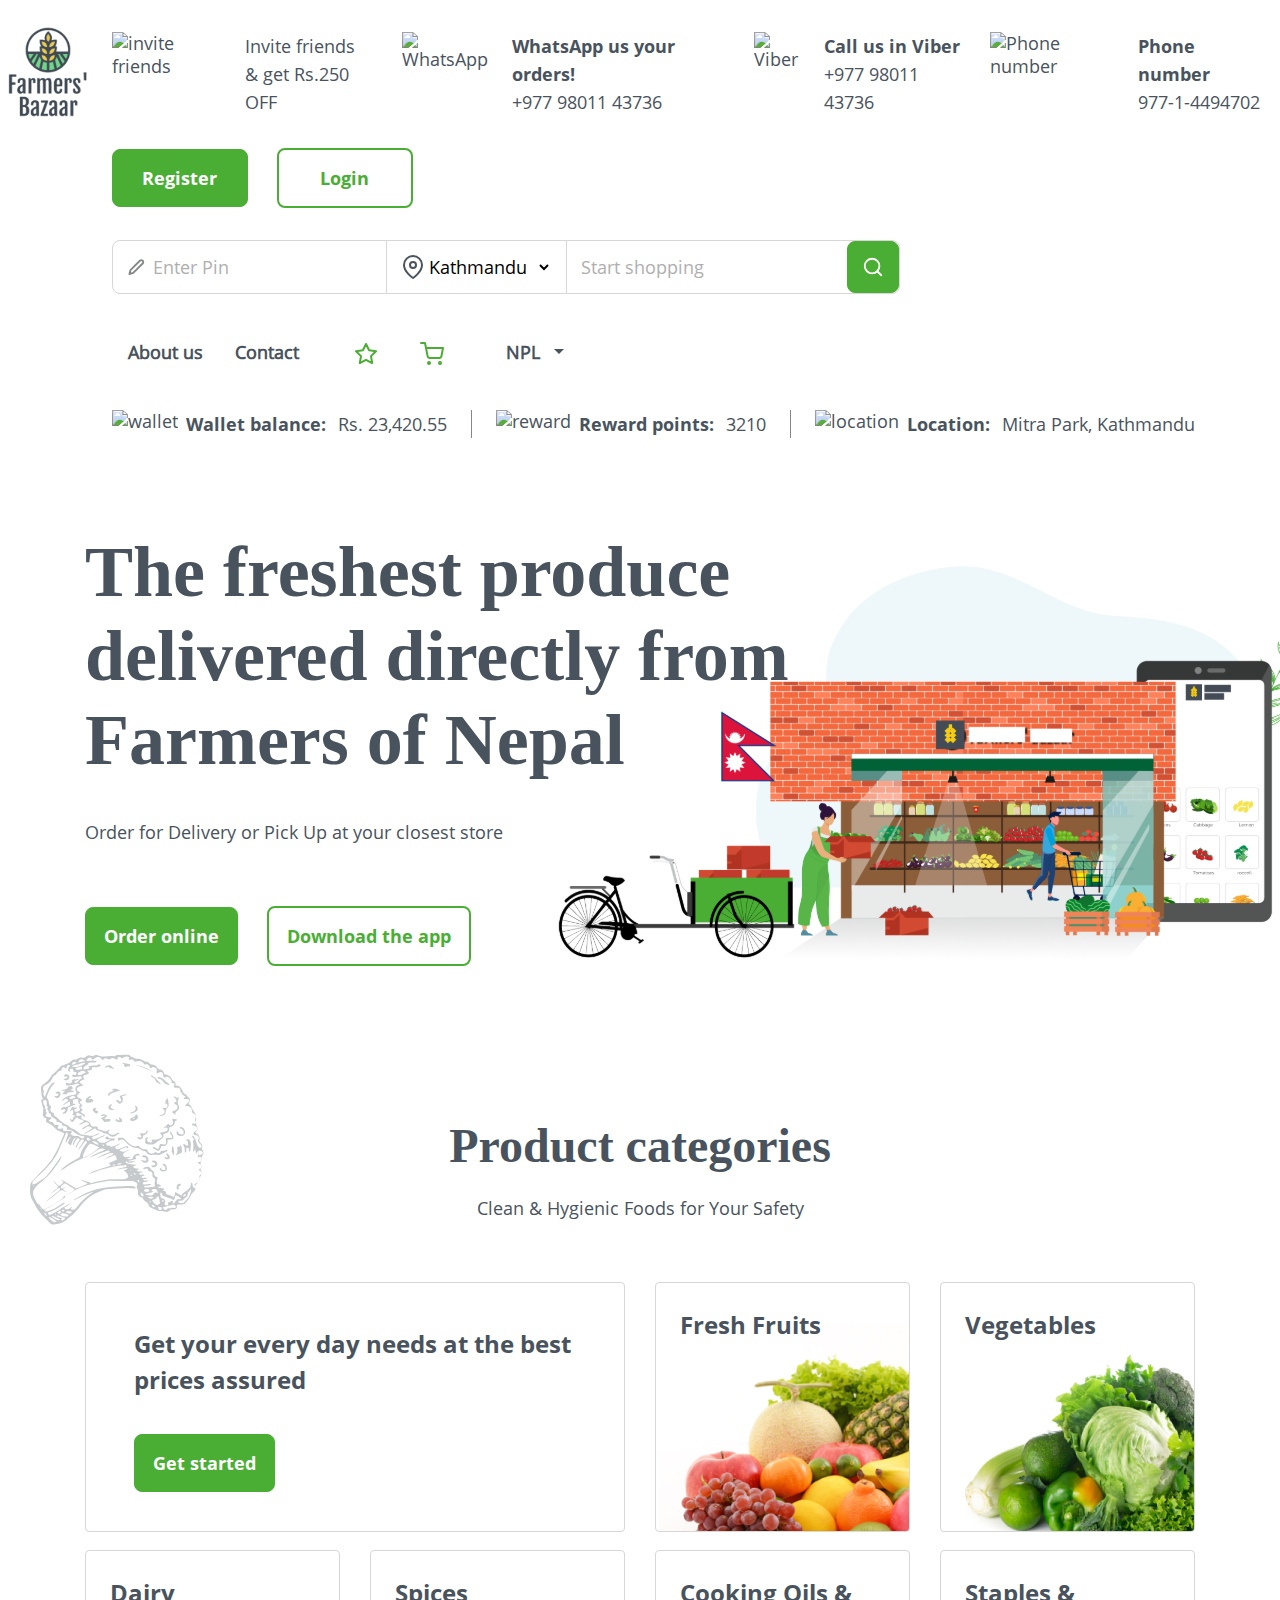
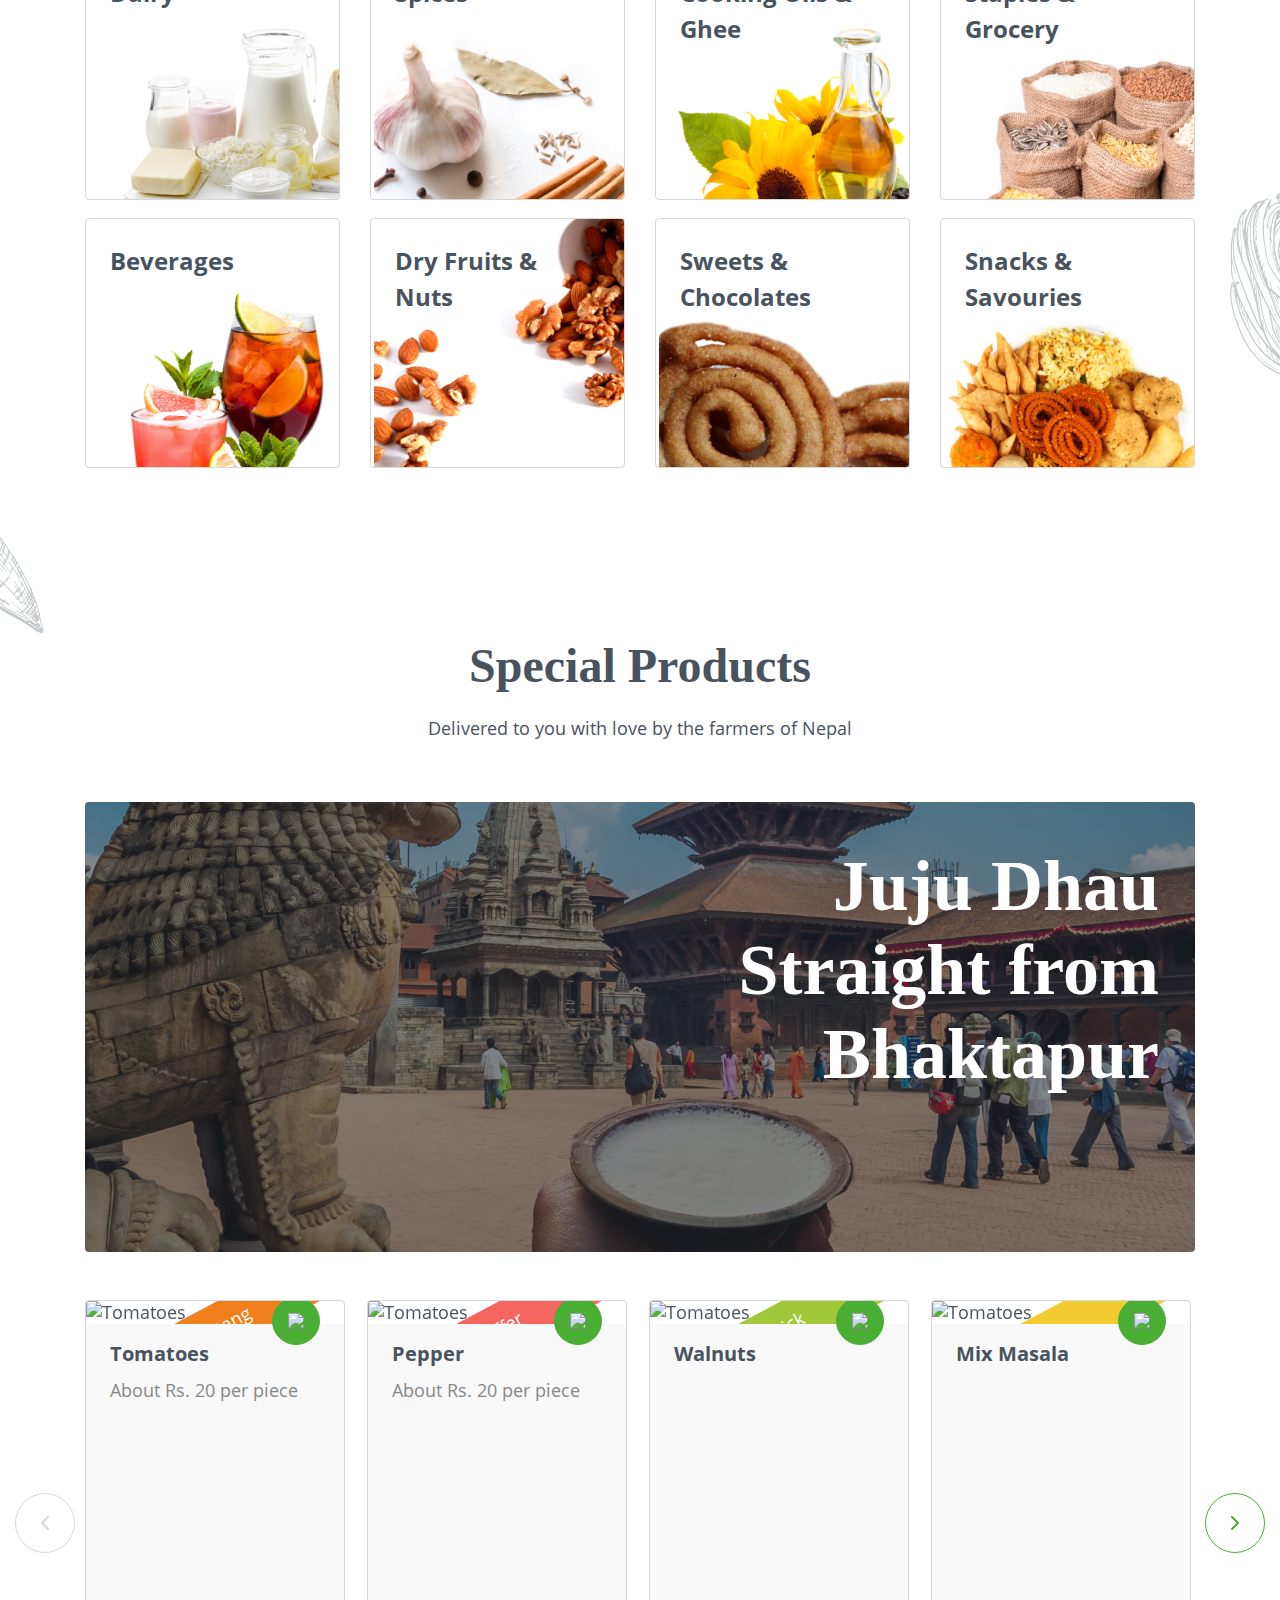
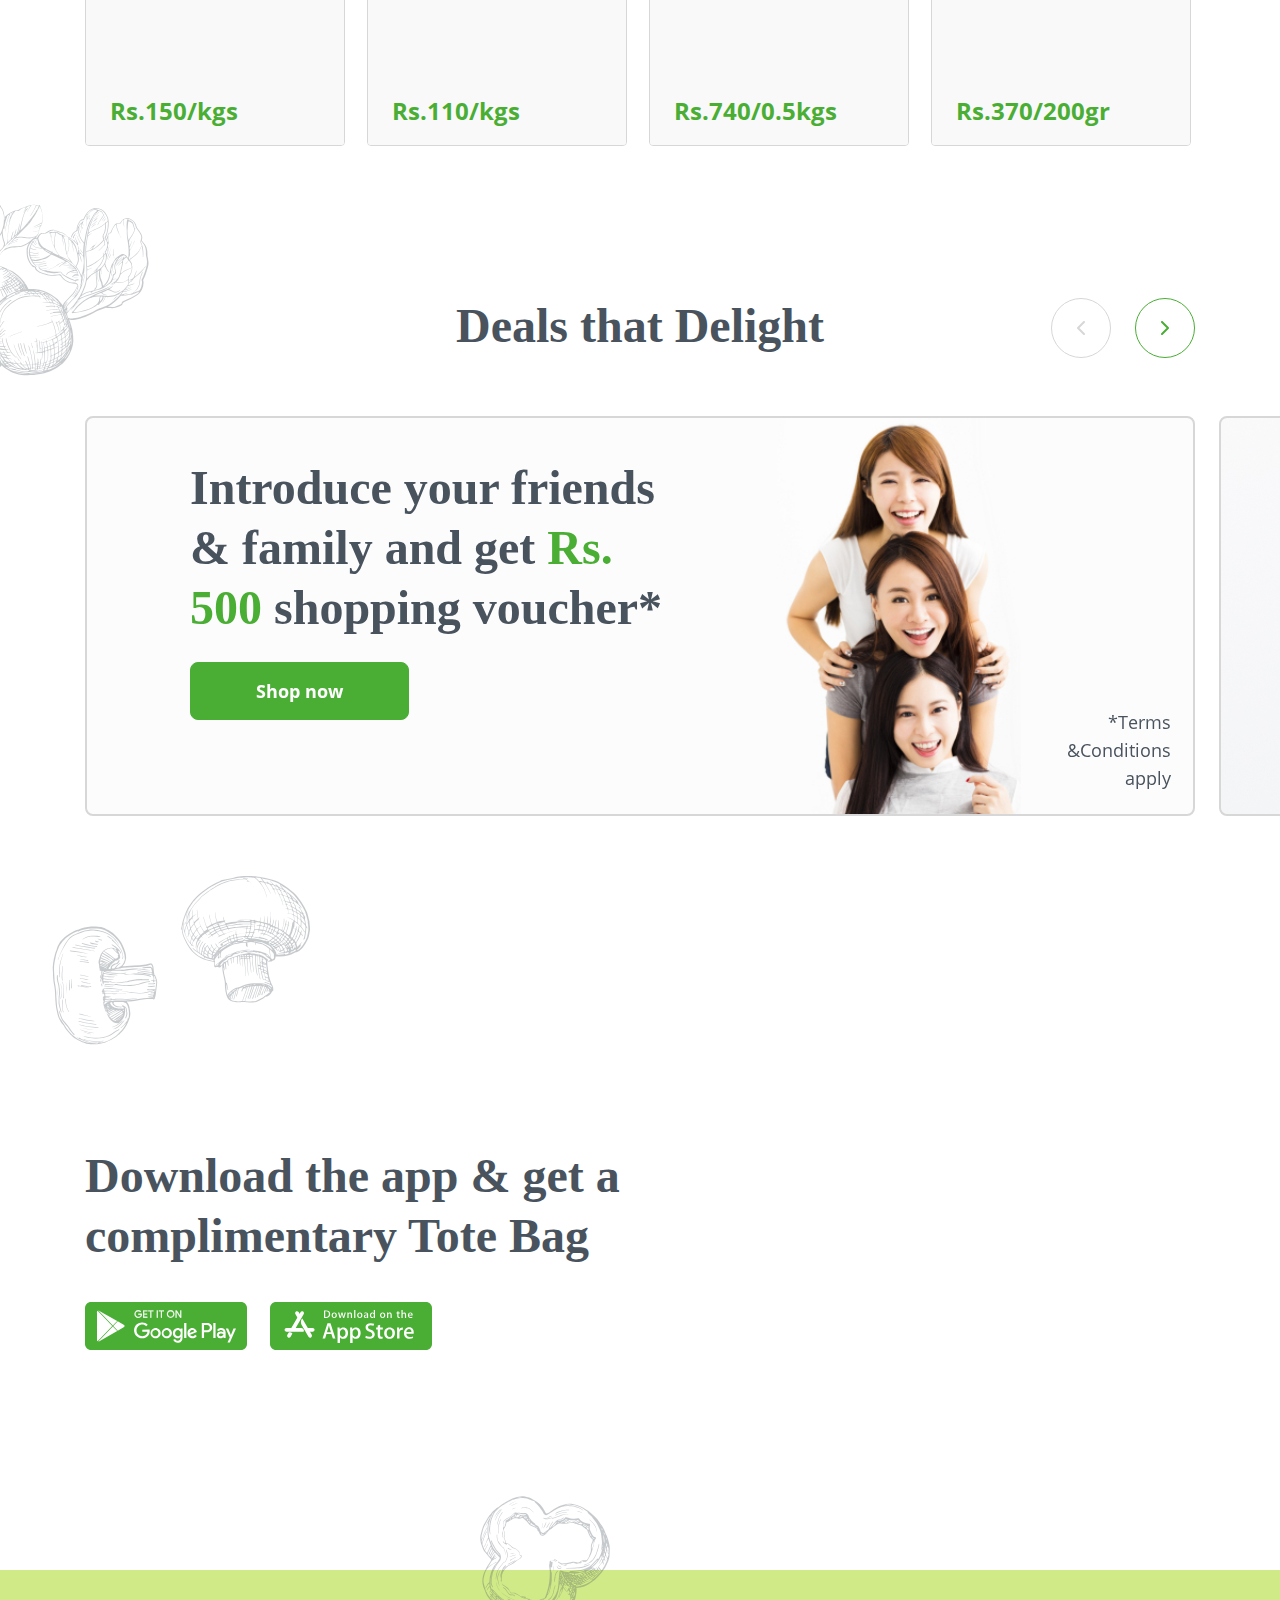
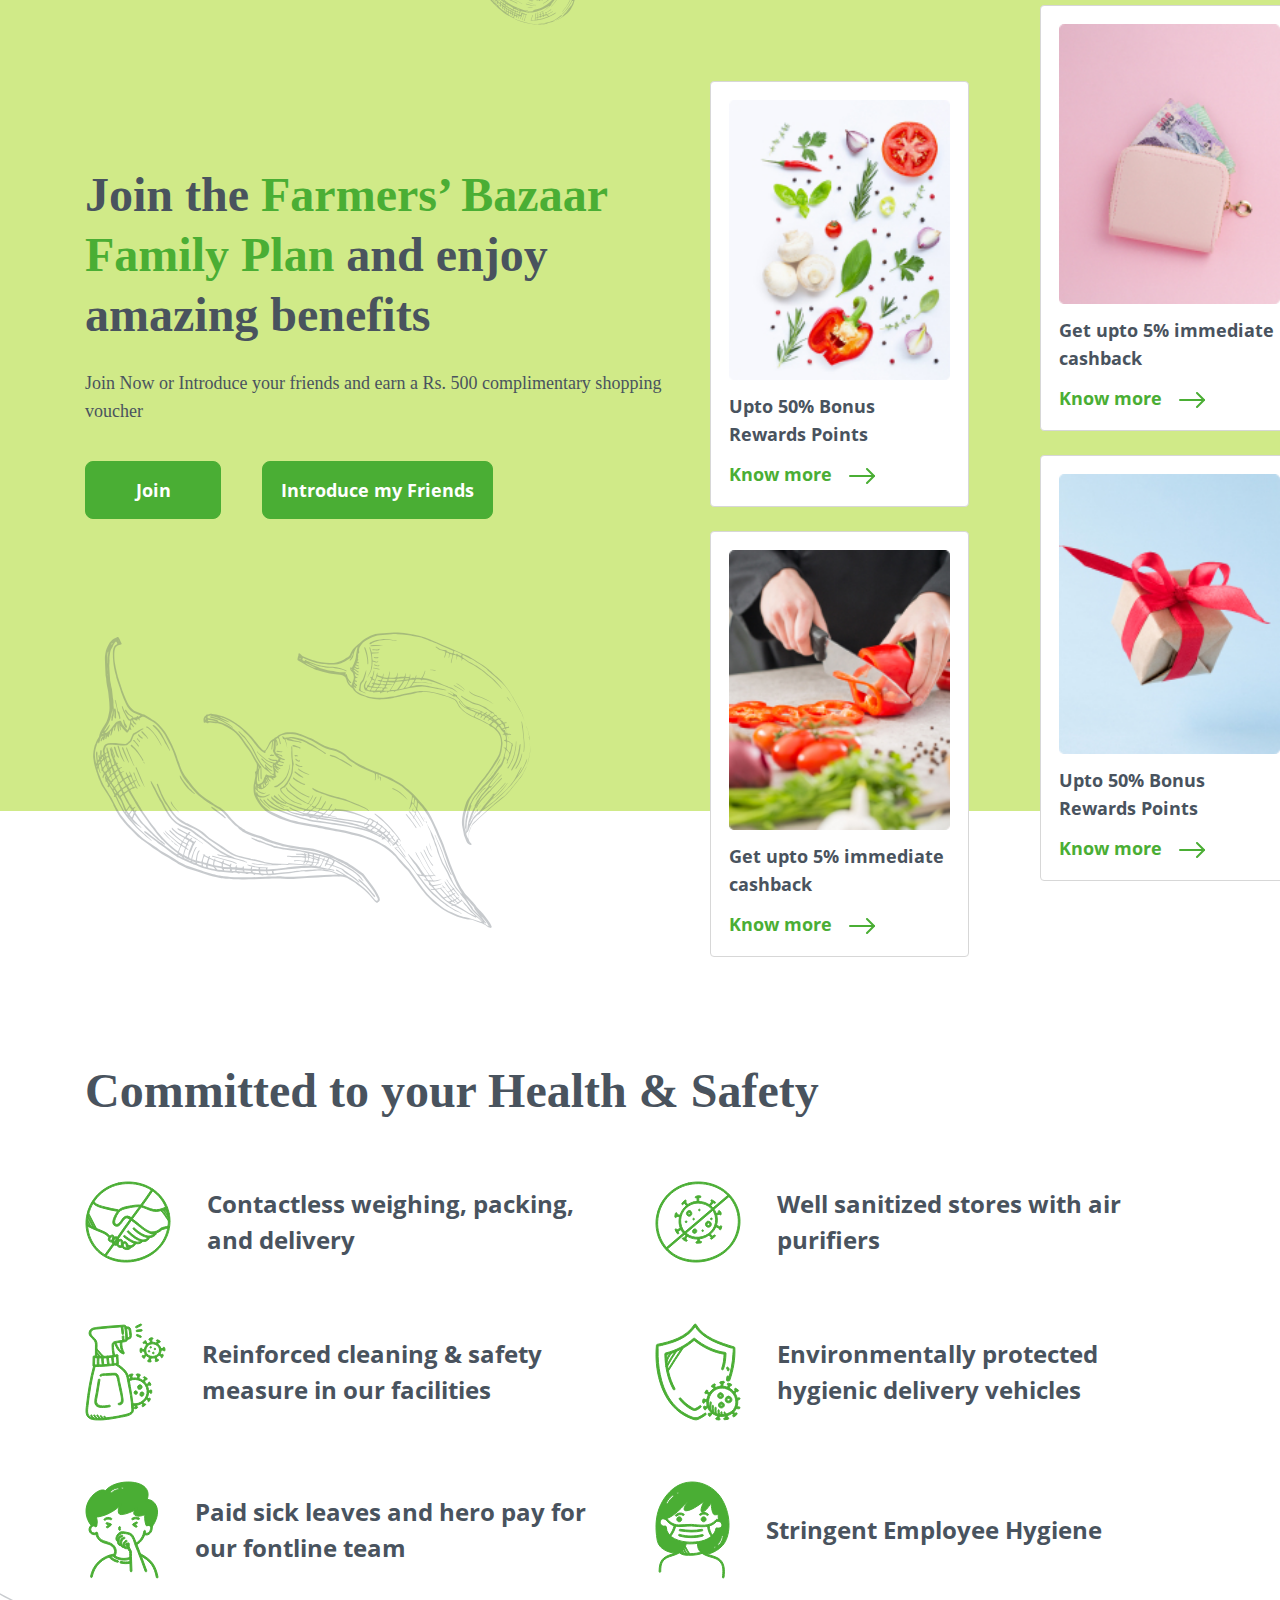
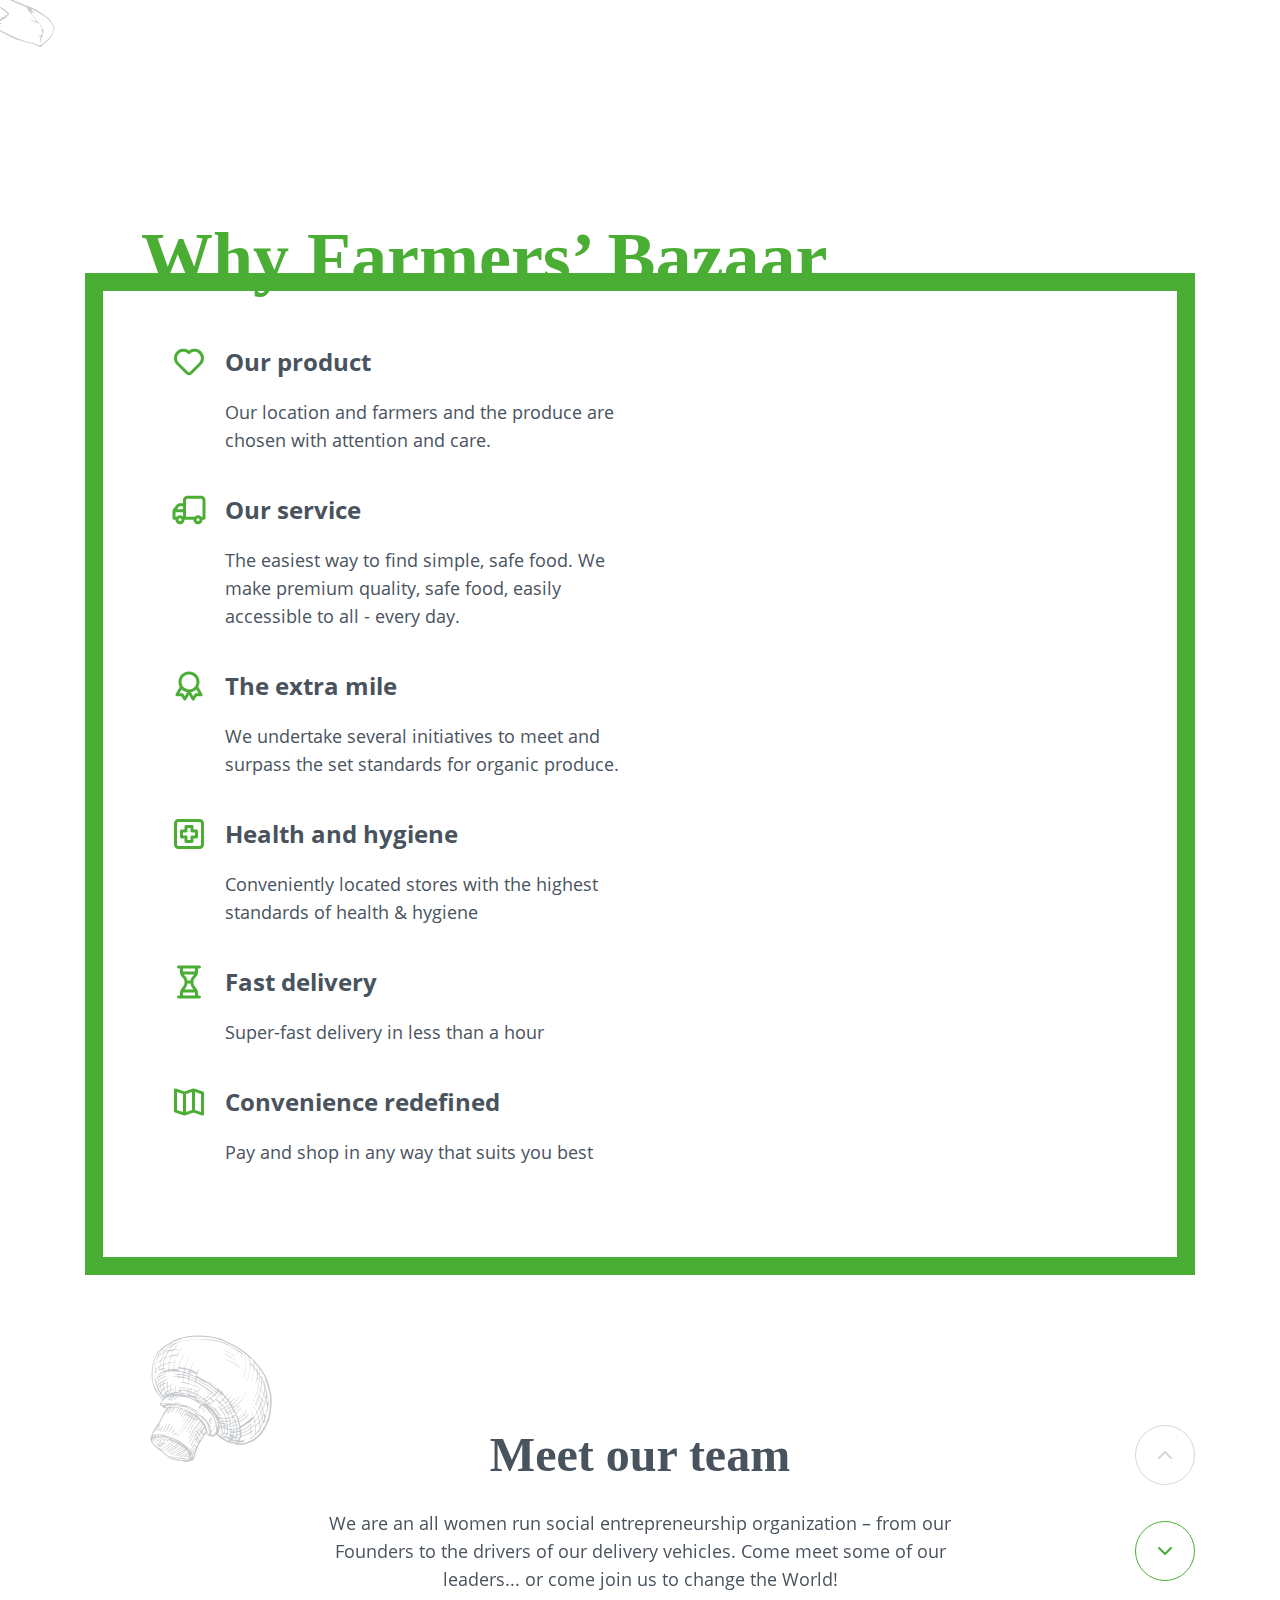
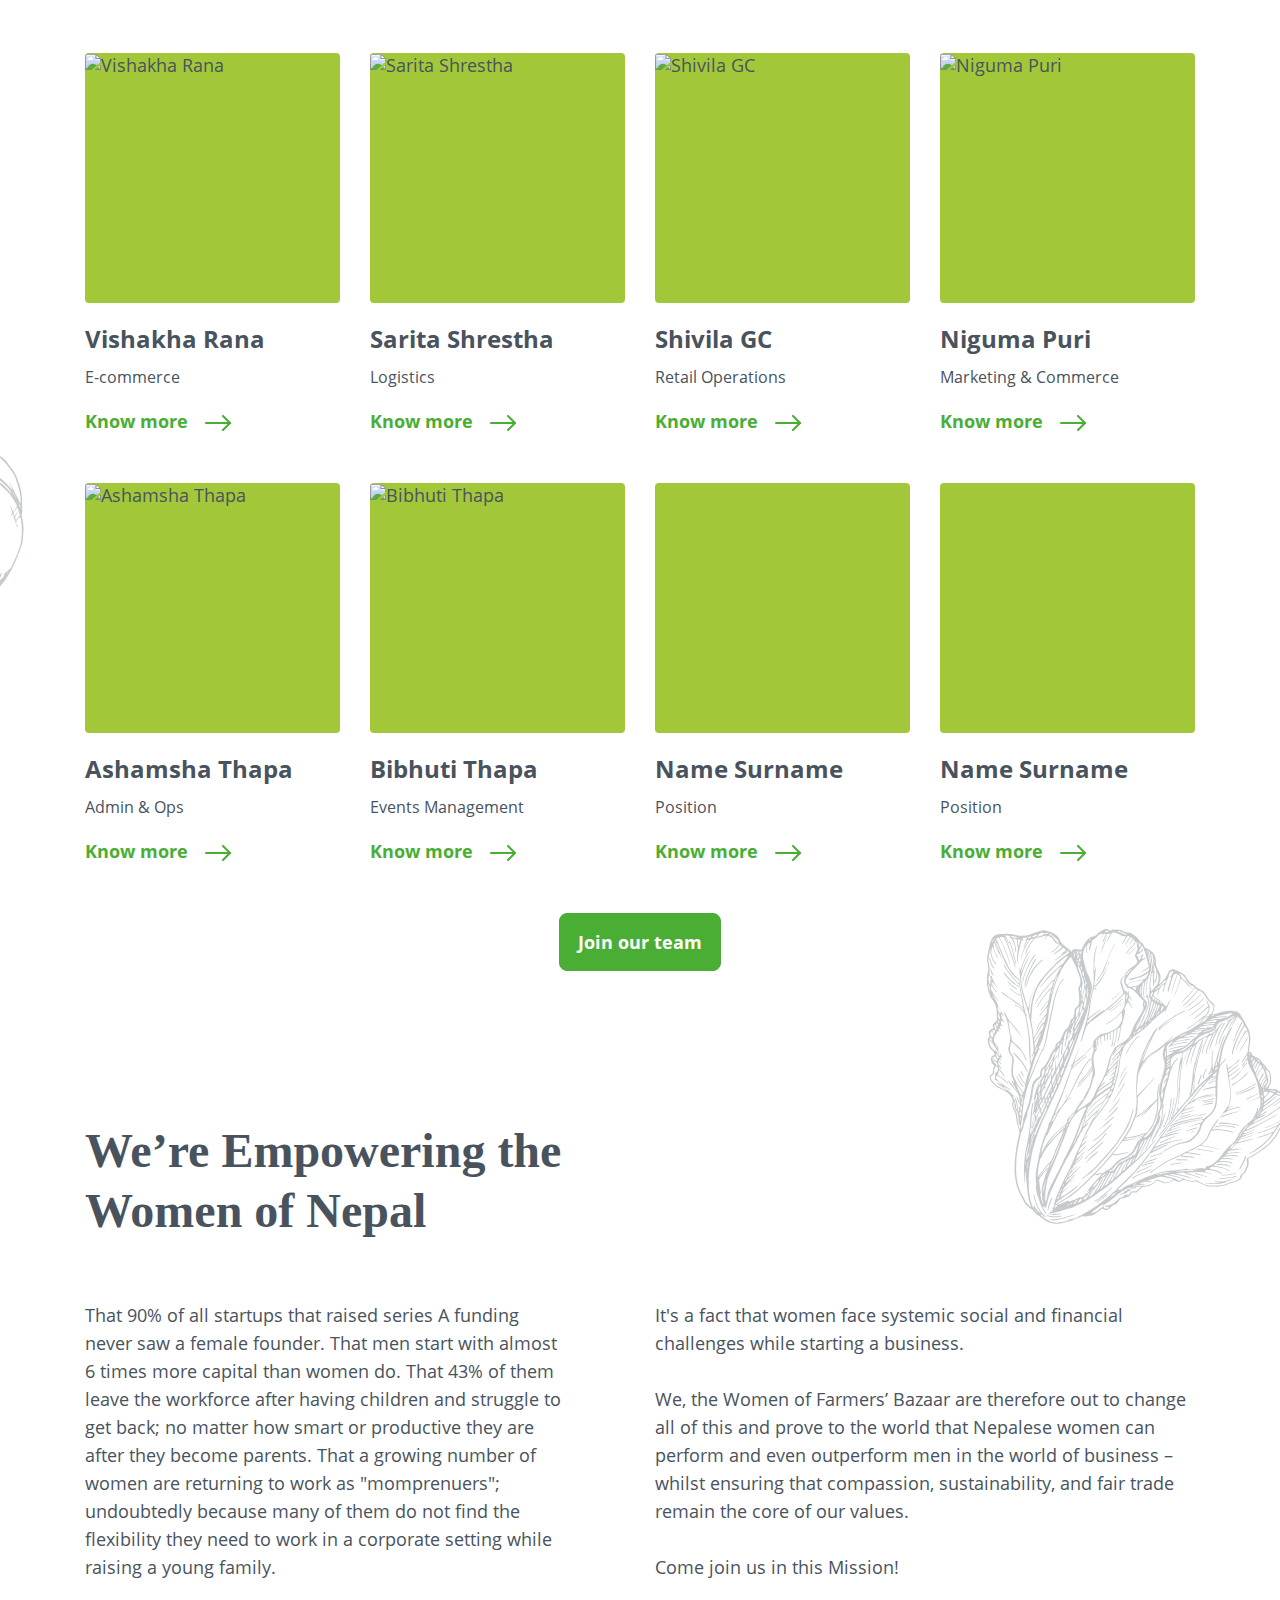
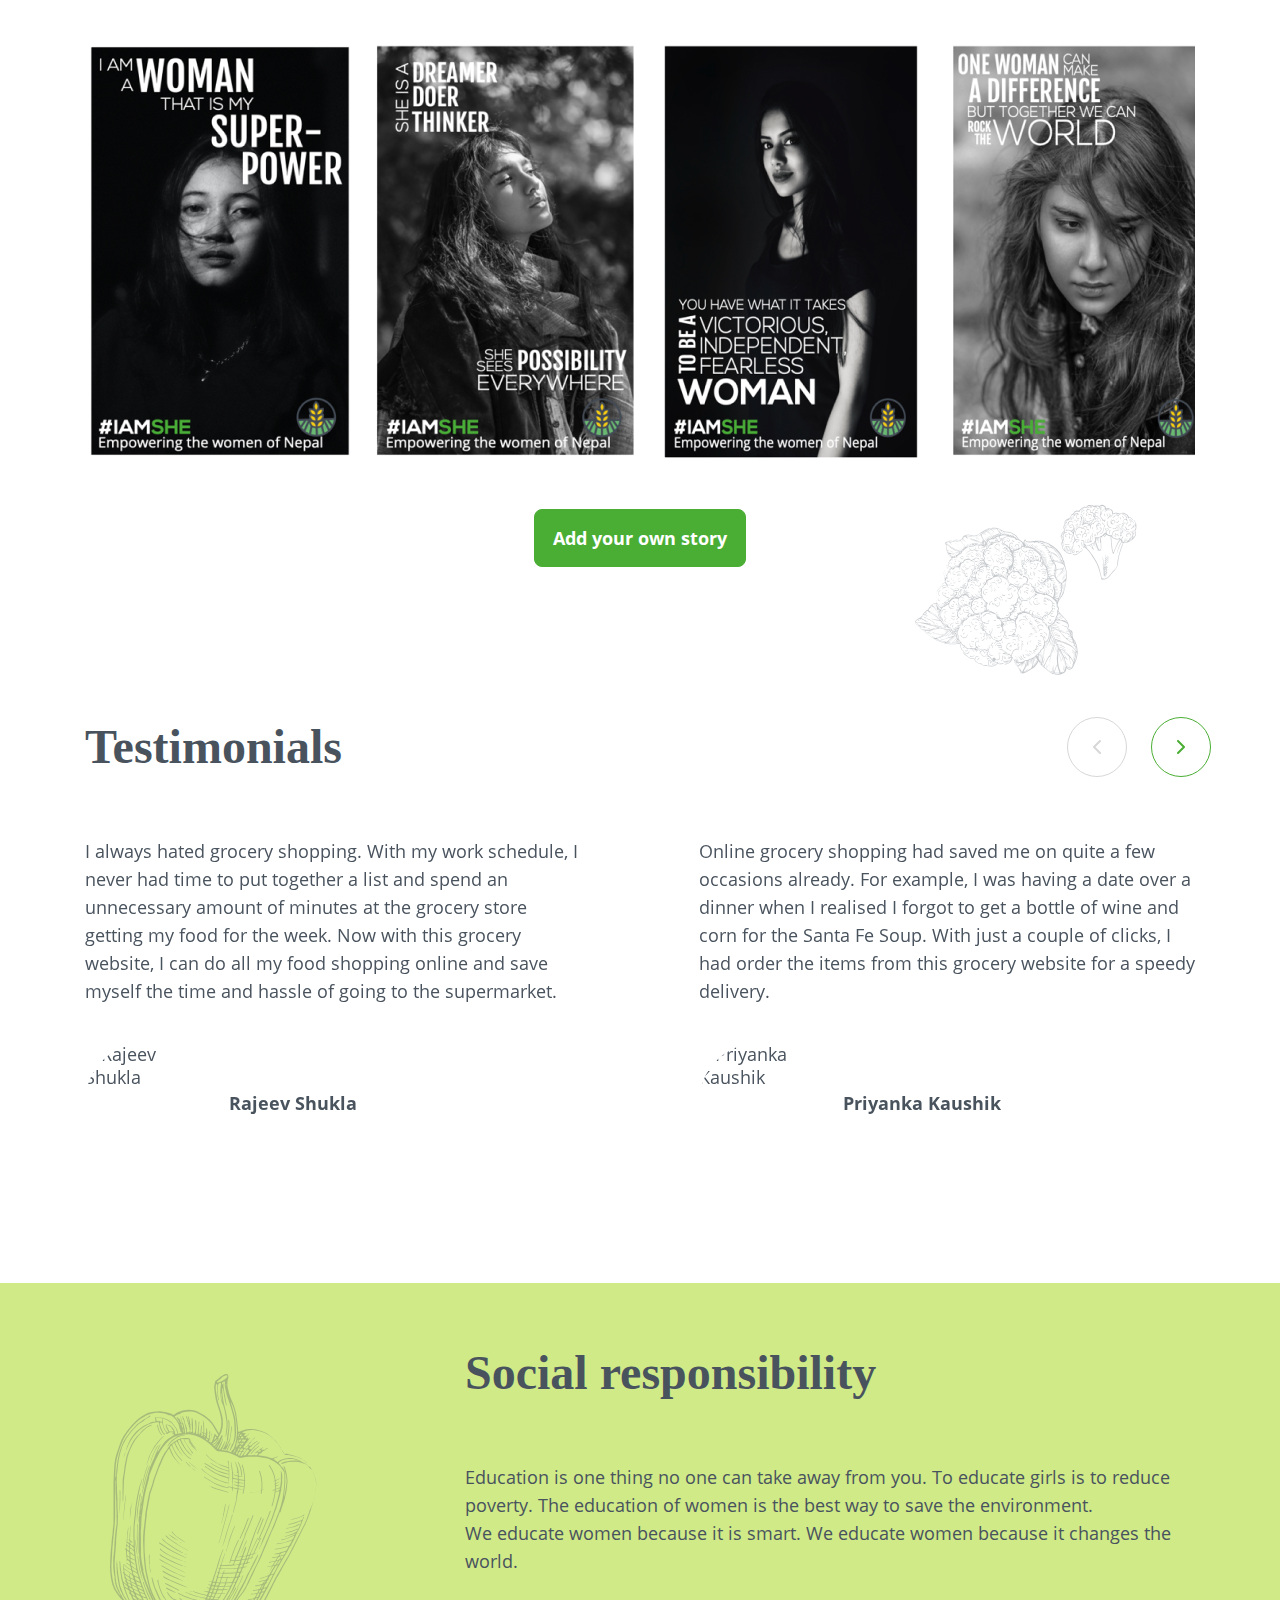
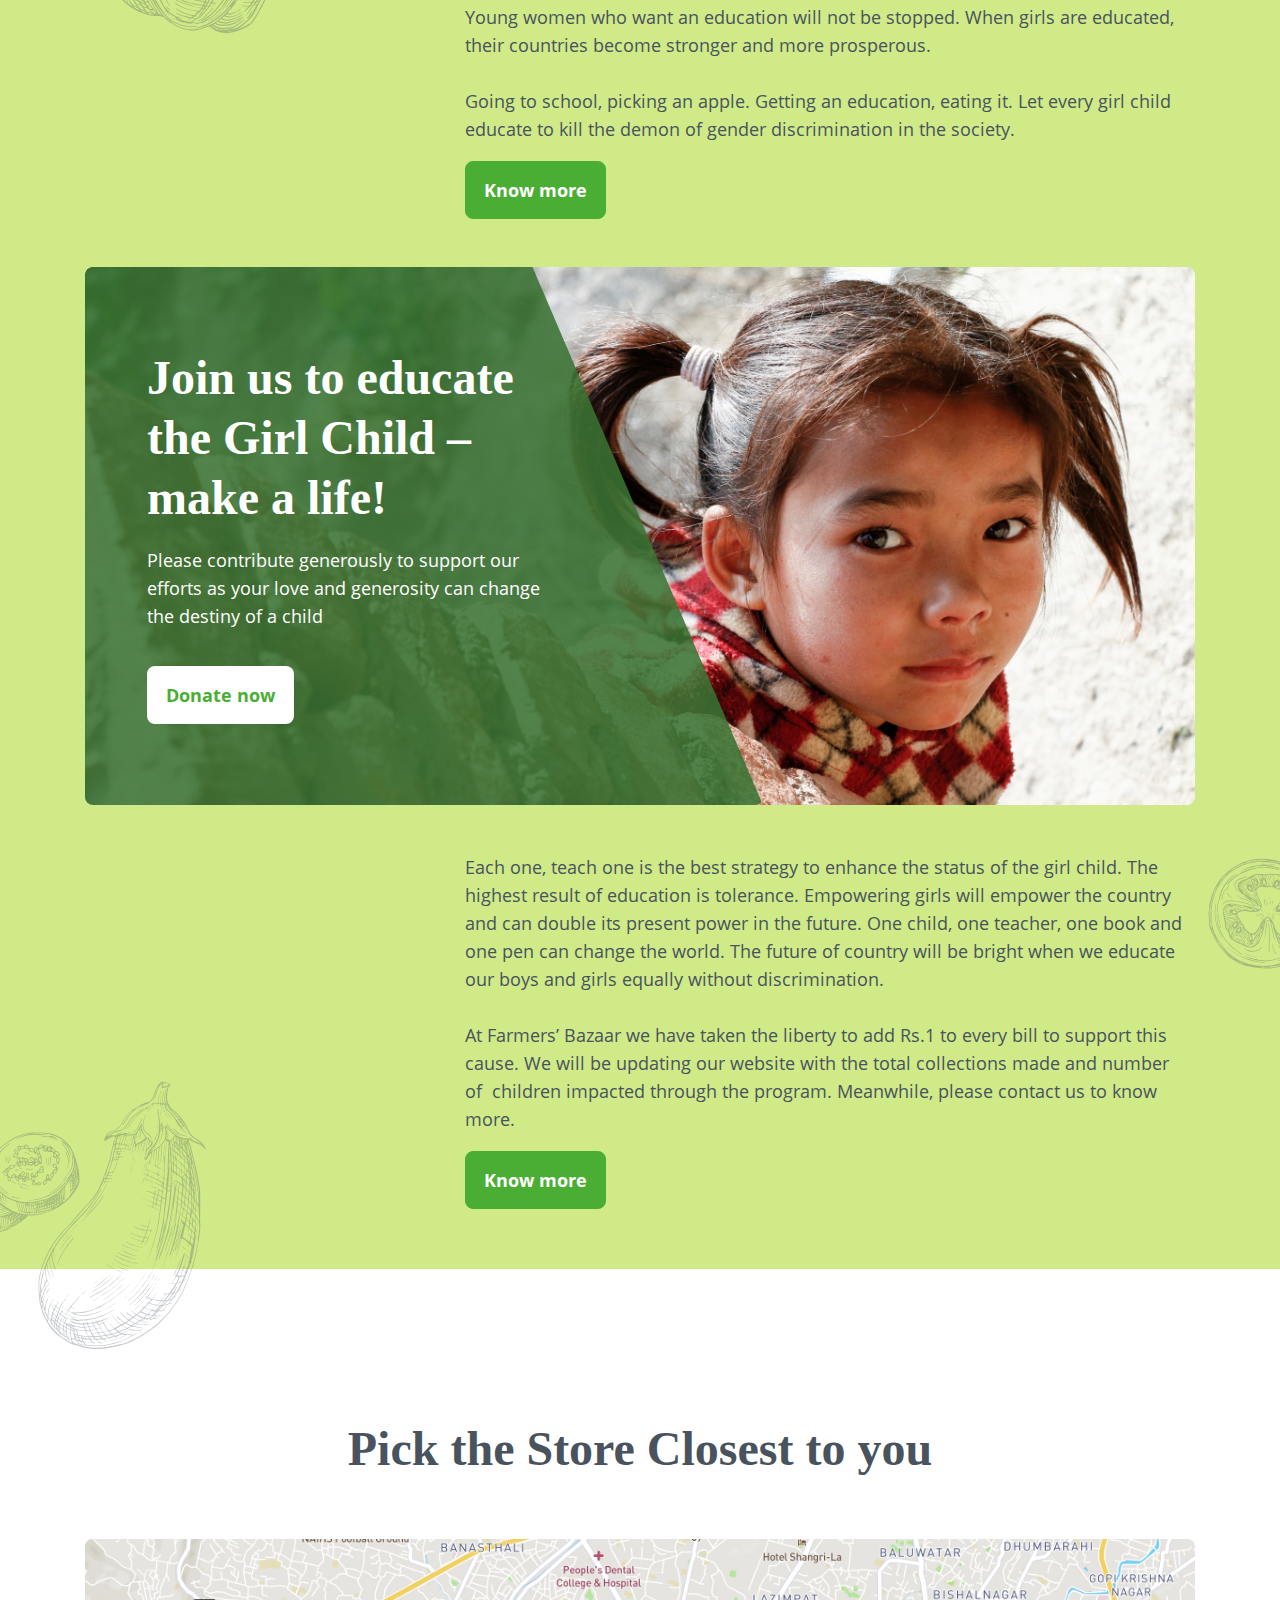
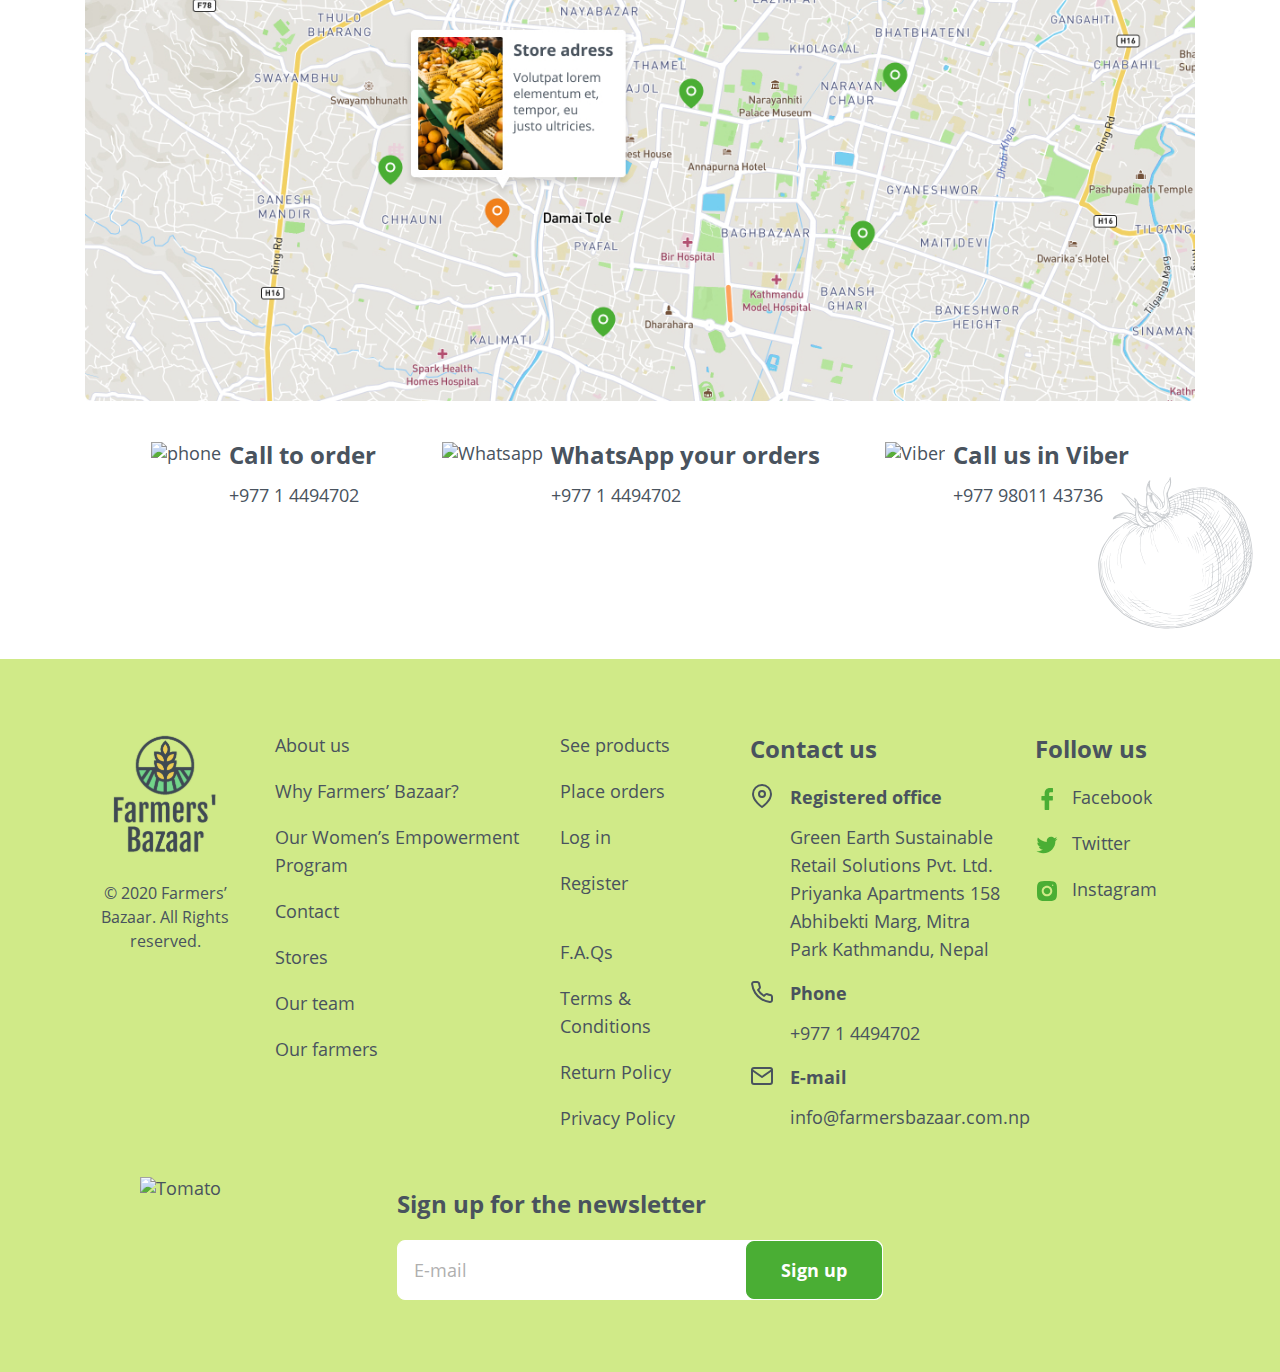
==== commit 2e614ae3: "all completed" ====
--- a/index.html
+++ b/index.html
@@ -655,9 +655,9 @@
 						</div>
 						<div class="benefits">
 							<article class="benefits__item">
-								<img src="./assets/img/benifets/3.jpg" alt="" class="benefits__item__img">
+								<img src="./assets/img/benifets/4.jpg" alt="" class="benefits__item__img">
 								<div class="benefits__item__body">
-									<span class="button">Get upto 5% immediate cashback</span>
+									<span class="button">Upto 50% Bonus Rewards Points</span>
 									<a href="#" class="link">
 										Know more
 										<svg width="26" height="16" viewBox="0 0 26 16" fill="none"
@@ -671,9 +671,9 @@
 								</div>
 							</article>
 							<article class="benefits__item">
-								<img src="./assets/img/benifets/4.jpg" alt="" class="benefits__item__img">
+								<img src="./assets/img/benifets/3.jpg" alt="" class="benefits__item__img">
 								<div class="benefits__item__body">
-									<span class="button">Upto 50% Bonus Rewards Points</span>
+									<span class="button">Get upto 5% immediate cashback</span>
 									<a href="#" class="link">
 										Know more
 										<svg width="26" height="16" viewBox="0 0 26 16" fill="none"
@@ -827,149 +827,151 @@
 					expedita!</p>
 			</header>
 		</div>
-		<div class="photos row">
-			<div class="col-xl-3 col-lg-4 col-md-4 col-sm-4 col-4">
-				<div class="photos__item">
-					<div class="photos__item__img">
-						<img src="./assets/img/team/1.jpg" alt="Vishakha Rana">
-					</div>
-					<h4>Vishakha Rana</h4>
-					<p class="medium">E-commerce</p>
-					<a href="#" class="link">
-						Know more
-						<svg width="26" height="16" viewBox="0 0 26 16" fill="none" xmlns="http://www.w3.org/2000/svg">
-							<path d="M1 8L25 8" stroke="#4AAE34" stroke-width="2" stroke-linecap="round"
-								stroke-linejoin="round" />
-							<path d="M18 1L25 8L18 15" stroke="#4AAE34" stroke-width="2" stroke-linecap="round"
-								stroke-linejoin="round" />
-						</svg>
-					</a>
-				</div>
-			</div>
-			<div class="col-xl-3 col-lg-4 col-md-4 col-sm-4 col-4">
-				<div class="photos__item">
-					<div class="photos__item__img">
-						<img src="./assets/img/team/2.jpg" alt="Sarita Shrestha">
-					</div>
-					<h4>Sarita Shrestha</h4>
-					<p class="medium">Logistics</p>
-					<a href="#" class="link">
-						Know more
-						<svg width="26" height="16" viewBox="0 0 26 16" fill="none" xmlns="http://www.w3.org/2000/svg">
-							<path d="M1 8L25 8" stroke="#4AAE34" stroke-width="2" stroke-linecap="round"
-								stroke-linejoin="round" />
-							<path d="M18 1L25 8L18 15" stroke="#4AAE34" stroke-width="2" stroke-linecap="round"
-								stroke-linejoin="round" />
-						</svg>
-					</a>
-				</div>
-			</div>
-			<div class="col-xl-3 col-lg-4 col-md-4 col-sm-4 col-4">
-				<div class="photos__item">
-					<div class="photos__item__img">
-						<img src="./assets/img/team/3.jpg" alt="Shivila GC">
-					</div>
-					<h4>Shivila GC</h4>
-					<p class="medium">Retail Operations</p>
-					<a href="#" class="link">
-						Know more
-						<svg width="26" height="16" viewBox="0 0 26 16" fill="none" xmlns="http://www.w3.org/2000/svg">
-							<path d="M1 8L25 8" stroke="#4AAE34" stroke-width="2" stroke-linecap="round"
-								stroke-linejoin="round" />
-							<path d="M18 1L25 8L18 15" stroke="#4AAE34" stroke-width="2" stroke-linecap="round"
-								stroke-linejoin="round" />
-						</svg>
-					</a>
-				</div>
-			</div>
-			<div class="col-xl-3 col-lg-4 col-md-4 col-sm-4 col-4 d-none d-xl-block">
-				<div class="photos__item">
-					<div class="photos__item__img">
-						<img src="./assets/img/team/4.jpg" alt="Niguma Puri">
-					</div>
-					<h4>Niguma Puri</h4>
-					<p class="medium">Marketing & Commerce</p>
-					<a href="#" class="link">
-						Know more
-						<svg width="26" height="16" viewBox="0 0 26 16" fill="none" xmlns="http://www.w3.org/2000/svg">
-							<path d="M1 8L25 8" stroke="#4AAE34" stroke-width="2" stroke-linecap="round"
-								stroke-linejoin="round" />
-							<path d="M18 1L25 8L18 15" stroke="#4AAE34" stroke-width="2" stroke-linecap="round"
-								stroke-linejoin="round" />
-						</svg>
-					</a>
-				</div>
-			</div>
-			<div class="col-xl-3 col-lg-4 col-md-4 col-sm-4 col-4">
-				<div class="photos__item">
-					<div class="photos__item__img">
-						<img src="./assets/img/team/5.jpg" alt="Ashamsha Thapa">
-					</div>
-					<h4>Ashamsha Thapa</h4>
-					<p class="medium">Admin & Ops</p>
-					<a href="#" class="link">
-						Know more
-						<svg width="26" height="16" viewBox="0 0 26 16" fill="none" xmlns="http://www.w3.org/2000/svg">
-							<path d="M1 8L25 8" stroke="#4AAE34" stroke-width="2" stroke-linecap="round"
-								stroke-linejoin="round" />
-							<path d="M18 1L25 8L18 15" stroke="#4AAE34" stroke-width="2" stroke-linecap="round"
-								stroke-linejoin="round" />
-						</svg>
-					</a>
-				</div>
-			</div>
-			<div class="col-xl-3 col-lg-4 col-md-4 col-sm-4 col-4">
-				<div class="photos__item">
-					<div class="photos__item__img">
-						<img src="./assets/img/team/6.jpg" alt="Bibhuti Thapa">
-					</div>
-					<h4>Bibhuti Thapa</h4>
-					<p class="medium">Events Management</p>
-					<a href="#" class="link">
-						Know more
-						<svg width="26" height="16" viewBox="0 0 26 16" fill="none" xmlns="http://www.w3.org/2000/svg">
-							<path d="M1 8L25 8" stroke="#4AAE34" stroke-width="2" stroke-linecap="round"
-								stroke-linejoin="round" />
-							<path d="M18 1L25 8L18 15" stroke="#4AAE34" stroke-width="2" stroke-linecap="round"
-								stroke-linejoin="round" />
-						</svg>
-					</a>
-				</div>
-			</div>
-			<div class="col-xl-3 col-lg-4 col-md-4 col-sm-4 col-4">
-				<div class="photos__item">
-					<div class="photos__item__img">
-						<!-- <img src="./assets/img/team/" alt="Name Surname"> -->
-					</div>
-					<h4>Name Surname</h4>
-					<p class="medium">Position</p>
-					<a href="#" class="link">
-						Know more
-						<svg width="26" height="16" viewBox="0 0 26 16" fill="none" xmlns="http://www.w3.org/2000/svg">
-							<path d="M1 8L25 8" stroke="#4AAE34" stroke-width="2" stroke-linecap="round"
-								stroke-linejoin="round" />
-							<path d="M18 1L25 8L18 15" stroke="#4AAE34" stroke-width="2" stroke-linecap="round"
-								stroke-linejoin="round" />
-						</svg>
-					</a>
-				</div>
-			</div>
-			<div class="col-xl-3 col-lg-4 col-md-4 col-sm-4 col-4 d-none d-xl-block">
-				<div class="photos__item">
-					<div class="photos__item__img">
-						<!-- <img src="./assets/img/team/" alt="Name Surname"> -->
-					</div>
-					<h4>Name Surname</h4>
-					<p class="medium">Position</p>
-					<a href="#" class="link">
-						Know more
-						<svg width="26" height="16" viewBox="0 0 26 16" fill="none" xmlns="http://www.w3.org/2000/svg">
-							<path d="M1 8L25 8" stroke="#4AAE34" stroke-width="2" stroke-linecap="round"
-								stroke-linejoin="round" />
-							<path d="M18 1L25 8L18 15" stroke="#4AAE34" stroke-width="2" stroke-linecap="round"
-								stroke-linejoin="round" />
-						</svg>
-					</a>
+		<div class="photos-holder">
+			<div class="photos row">
+				<div class="col-xl-3 col-lg-4 col-md-4 col-sm-4 col-4">
+					<div class="photos__item">
+						<div class="photos__item__img">
+							<img src="./assets/img/team/1.jpg" alt="Vishakha Rana">
+						</div>
+						<h4>Vishakha Rana</h4>
+						<p class="medium">E-commerce</p>
+						<a href="#" class="link">
+							Know more
+							<svg width="26" height="16" viewBox="0 0 26 16" fill="none" xmlns="http://www.w3.org/2000/svg">
+								<path d="M1 8L25 8" stroke="#4AAE34" stroke-width="2" stroke-linecap="round"
+									stroke-linejoin="round" />
+								<path d="M18 1L25 8L18 15" stroke="#4AAE34" stroke-width="2" stroke-linecap="round"
+									stroke-linejoin="round" />
+							</svg>
+						</a>
+					</div>
+				</div>
+				<div class="col-xl-3 col-lg-4 col-md-4 col-sm-4 col-4">
+					<div class="photos__item">
+						<div class="photos__item__img">
+							<img src="./assets/img/team/2.jpg" alt="Sarita Shrestha">
+						</div>
+						<h4>Sarita Shrestha</h4>
+						<p class="medium">Logistics</p>
+						<a href="#" class="link">
+							Know more
+							<svg width="26" height="16" viewBox="0 0 26 16" fill="none" xmlns="http://www.w3.org/2000/svg">
+								<path d="M1 8L25 8" stroke="#4AAE34" stroke-width="2" stroke-linecap="round"
+									stroke-linejoin="round" />
+								<path d="M18 1L25 8L18 15" stroke="#4AAE34" stroke-width="2" stroke-linecap="round"
+									stroke-linejoin="round" />
+							</svg>
+						</a>
+					</div>
+				</div>
+				<div class="col-xl-3 col-lg-4 col-md-4 col-sm-4 col-4">
+					<div class="photos__item">
+						<div class="photos__item__img">
+							<img src="./assets/img/team/3.jpg" alt="Shivila GC">
+						</div>
+						<h4>Shivila GC</h4>
+						<p class="medium">Retail Operations</p>
+						<a href="#" class="link">
+							Know more
+							<svg width="26" height="16" viewBox="0 0 26 16" fill="none" xmlns="http://www.w3.org/2000/svg">
+								<path d="M1 8L25 8" stroke="#4AAE34" stroke-width="2" stroke-linecap="round"
+									stroke-linejoin="round" />
+								<path d="M18 1L25 8L18 15" stroke="#4AAE34" stroke-width="2" stroke-linecap="round"
+									stroke-linejoin="round" />
+							</svg>
+						</a>
+					</div>
+				</div>
+				<div class="col-xl-3 col-lg-4 col-md-4 col-sm-4 col-4 d-none d-xl-block">
+					<div class="photos__item">
+						<div class="photos__item__img">
+							<img src="./assets/img/team/4.jpg" alt="Niguma Puri">
+						</div>
+						<h4>Niguma Puri</h4>
+						<p class="medium">Marketing & Commerce</p>
+						<a href="#" class="link">
+							Know more
+							<svg width="26" height="16" viewBox="0 0 26 16" fill="none" xmlns="http://www.w3.org/2000/svg">
+								<path d="M1 8L25 8" stroke="#4AAE34" stroke-width="2" stroke-linecap="round"
+									stroke-linejoin="round" />
+								<path d="M18 1L25 8L18 15" stroke="#4AAE34" stroke-width="2" stroke-linecap="round"
+									stroke-linejoin="round" />
+							</svg>
+						</a>
+					</div>
+				</div>
+				<div class="col-xl-3 col-lg-4 col-md-4 col-sm-4 col-4">
+					<div class="photos__item">
+						<div class="photos__item__img">
+							<img src="./assets/img/team/5.jpg" alt="Ashamsha Thapa">
+						</div>
+						<h4>Ashamsha Thapa</h4>
+						<p class="medium">Admin & Ops</p>
+						<a href="#" class="link">
+							Know more
+							<svg width="26" height="16" viewBox="0 0 26 16" fill="none" xmlns="http://www.w3.org/2000/svg">
+								<path d="M1 8L25 8" stroke="#4AAE34" stroke-width="2" stroke-linecap="round"
+									stroke-linejoin="round" />
+								<path d="M18 1L25 8L18 15" stroke="#4AAE34" stroke-width="2" stroke-linecap="round"
+									stroke-linejoin="round" />
+							</svg>
+						</a>
+					</div>
+				</div>
+				<div class="col-xl-3 col-lg-4 col-md-4 col-sm-4 col-4">
+					<div class="photos__item">
+						<div class="photos__item__img">
+							<img src="./assets/img/team/6.jpg" alt="Bibhuti Thapa">
+						</div>
+						<h4>Bibhuti Thapa</h4>
+						<p class="medium">Events Management</p>
+						<a href="#" class="link">
+							Know more
+							<svg width="26" height="16" viewBox="0 0 26 16" fill="none" xmlns="http://www.w3.org/2000/svg">
+								<path d="M1 8L25 8" stroke="#4AAE34" stroke-width="2" stroke-linecap="round"
+									stroke-linejoin="round" />
+								<path d="M18 1L25 8L18 15" stroke="#4AAE34" stroke-width="2" stroke-linecap="round"
+									stroke-linejoin="round" />
+							</svg>
+						</a>
+					</div>
+				</div>
+				<div class="col-xl-3 col-lg-4 col-md-4 col-sm-4 col-4">
+					<div class="photos__item">
+						<div class="photos__item__img">
+							<!-- <img src="./assets/img/team/" alt="Name Surname"> -->
+						</div>
+						<h4>Name Surname</h4>
+						<p class="medium">Position</p>
+						<a href="#" class="link">
+							Know more
+							<svg width="26" height="16" viewBox="0 0 26 16" fill="none" xmlns="http://www.w3.org/2000/svg">
+								<path d="M1 8L25 8" stroke="#4AAE34" stroke-width="2" stroke-linecap="round"
+									stroke-linejoin="round" />
+								<path d="M18 1L25 8L18 15" stroke="#4AAE34" stroke-width="2" stroke-linecap="round"
+									stroke-linejoin="round" />
+							</svg>
+						</a>
+					</div>
+				</div>
+				<div class="col-xl-3 col-lg-4 col-md-4 col-sm-4 col-4 d-none d-xl-block">
+					<div class="photos__item">
+						<div class="photos__item__img">
+							<!-- <img src="./assets/img/team/" alt="Name Surname"> -->
+						</div>
+						<h4>Name Surname</h4>
+						<p class="medium">Position</p>
+						<a href="#" class="link">
+							Know more
+							<svg width="26" height="16" viewBox="0 0 26 16" fill="none" xmlns="http://www.w3.org/2000/svg">
+								<path d="M1 8L25 8" stroke="#4AAE34" stroke-width="2" stroke-linecap="round"
+									stroke-linejoin="round" />
+								<path d="M18 1L25 8L18 15" stroke="#4AAE34" stroke-width="2" stroke-linecap="round"
+									stroke-linejoin="round" />
+							</svg>
+						</a>
+					</div>
 				</div>
 			</div>
 		</div>
@@ -978,59 +980,64 @@
 		</div>
 	</section>
 
-	<section class="empowering container">
-		<div class="bg-illustrations">
-			<img class="bg-illus" src="./assets/img/backgrounds/illustrations/veggies/salad.svg" alt="salad">
-		</div>
-		<header>
-			<h2>We’re Empowering the Women of Nepal</h2>
-		</header>
-		<div class="paragraphes row">
-			<div class="col-md-6 col-sm-12 col-12">
-				<p>That 90% of all startups that raised series A funding never saw a female founder. That men start with
-					almost 6 times more capital than women do. That 43% of them leave the workforce after having
-					children and struggle to get back; no matter how smart or productive they are after they become
-					parents. That a growing number of women are returning to work as "momprenuers"; undoubtedly because
-					many of them do not find the flexibility they need to work in a corporate setting while raising a
-					young family.</p>
-			</div>
-			<div class="col-md-6 col-sm-12 col-12">
-				<p>
-					It's a fact that women face systemic social and financial challenges while starting a business.
-					<br><br>
-					We, the Women of Farmers’ Bazaar are therefore out to change all of this and prove to the world that
-					Nepalese women can perform and even outperform men in the world of business – whilst ensuring that
-					compassion, sustainability, and fair trade remain the core of our values. <br><br>
-					Come join us in this Mission!
-				</p>
-			</div>
-		</div>
-		<div class="carousel-holder">
-			<div class="posters__carousel owl-carousel">
-				<div class="item">
-					<img src="./assets/img/posters/01.jpg" alt="1">
-				</div>
-				<div class="item">
-					<img src="./assets/img/posters/02.jpg" alt="2">
-				</div>
-				<div class="item">
-					<img src="./assets/img/posters/03.jpg" alt="3">
-				</div>
-				<div class="item">
-					<img src="./assets/img/posters/04.jpg" alt="4">
-				</div>
-			</div>
-		</div>
-		<div class="text-center">
-			<a href="#" class="btn btn-primary">Add your own story</a>
+	<section class="empowering">
+		<div class="container">
+			<div class="bg-illustrations">
+				<img class="bg-illus" src="./assets/img/backgrounds/illustrations/veggies/salad.svg" alt="salad">
+				<img class="bg-illus" src="./assets/img/backgrounds/illustrations/veggies/cauliflower img.svg"
+					alt="cauliflower">
+			</div>
+			<header>
+				<h2>We’re Empowering the Women of Nepal</h2>
+			</header>
+			<div class="paragraphes row">
+				<div class="col-md-6 col-sm-12 col-12">
+					<p>That 90% of all startups that raised series A funding never saw a female founder. That men start
+						with
+						almost 6 times more capital than women do. That 43% of them leave the workforce after having
+						children and struggle to get back; no matter how smart or productive they are after they become
+						parents. That a growing number of women are returning to work as "momprenuers"; undoubtedly
+						because
+						many of them do not find the flexibility they need to work in a corporate setting while raising
+						a
+						young family.</p>
+				</div>
+				<div class="col-md-6 col-sm-12 col-12">
+					<p>
+						It's a fact that women face systemic social and financial challenges while starting a business.
+						<br><br>
+						We, the Women of Farmers’ Bazaar are therefore out to change all of this and prove to the world
+						that
+						Nepalese women can perform and even outperform men in the world of business – whilst ensuring
+						that
+						compassion, sustainability, and fair trade remain the core of our values. <br><br>
+						Come join us in this Mission!
+					</p>
+				</div>
+			</div>
+			<div class="carousel-holder">
+				<div class="posters__carousel owl-carousel">
+					<div class="item">
+						<img src="./assets/img/posters/01.jpg" alt="1">
+					</div>
+					<div class="item">
+						<img src="./assets/img/posters/02.jpg" alt="2">
+					</div>
+					<div class="item">
+						<img src="./assets/img/posters/03.jpg" alt="3">
+					</div>
+					<div class="item">
+						<img src="./assets/img/posters/04.jpg" alt="4">
+					</div>
+				</div>
+			</div>
+			<div class="text-center">
+				<a href="#" class="btn btn-primary">Add your own story</a>
+			</div>
 		</div>
 	</section>
 
 	<section class="testimonials container">
-		<div class="bg-illustrations">
-			<img class="bg-illus" src="./assets/img/backgrounds/illustrations/veggies/cauliflower img.svg"
-				alt="cauliflower">
-		</div>
 		<header>
 			<h2 class="text-left">Testimonials</h2>
 		</header>
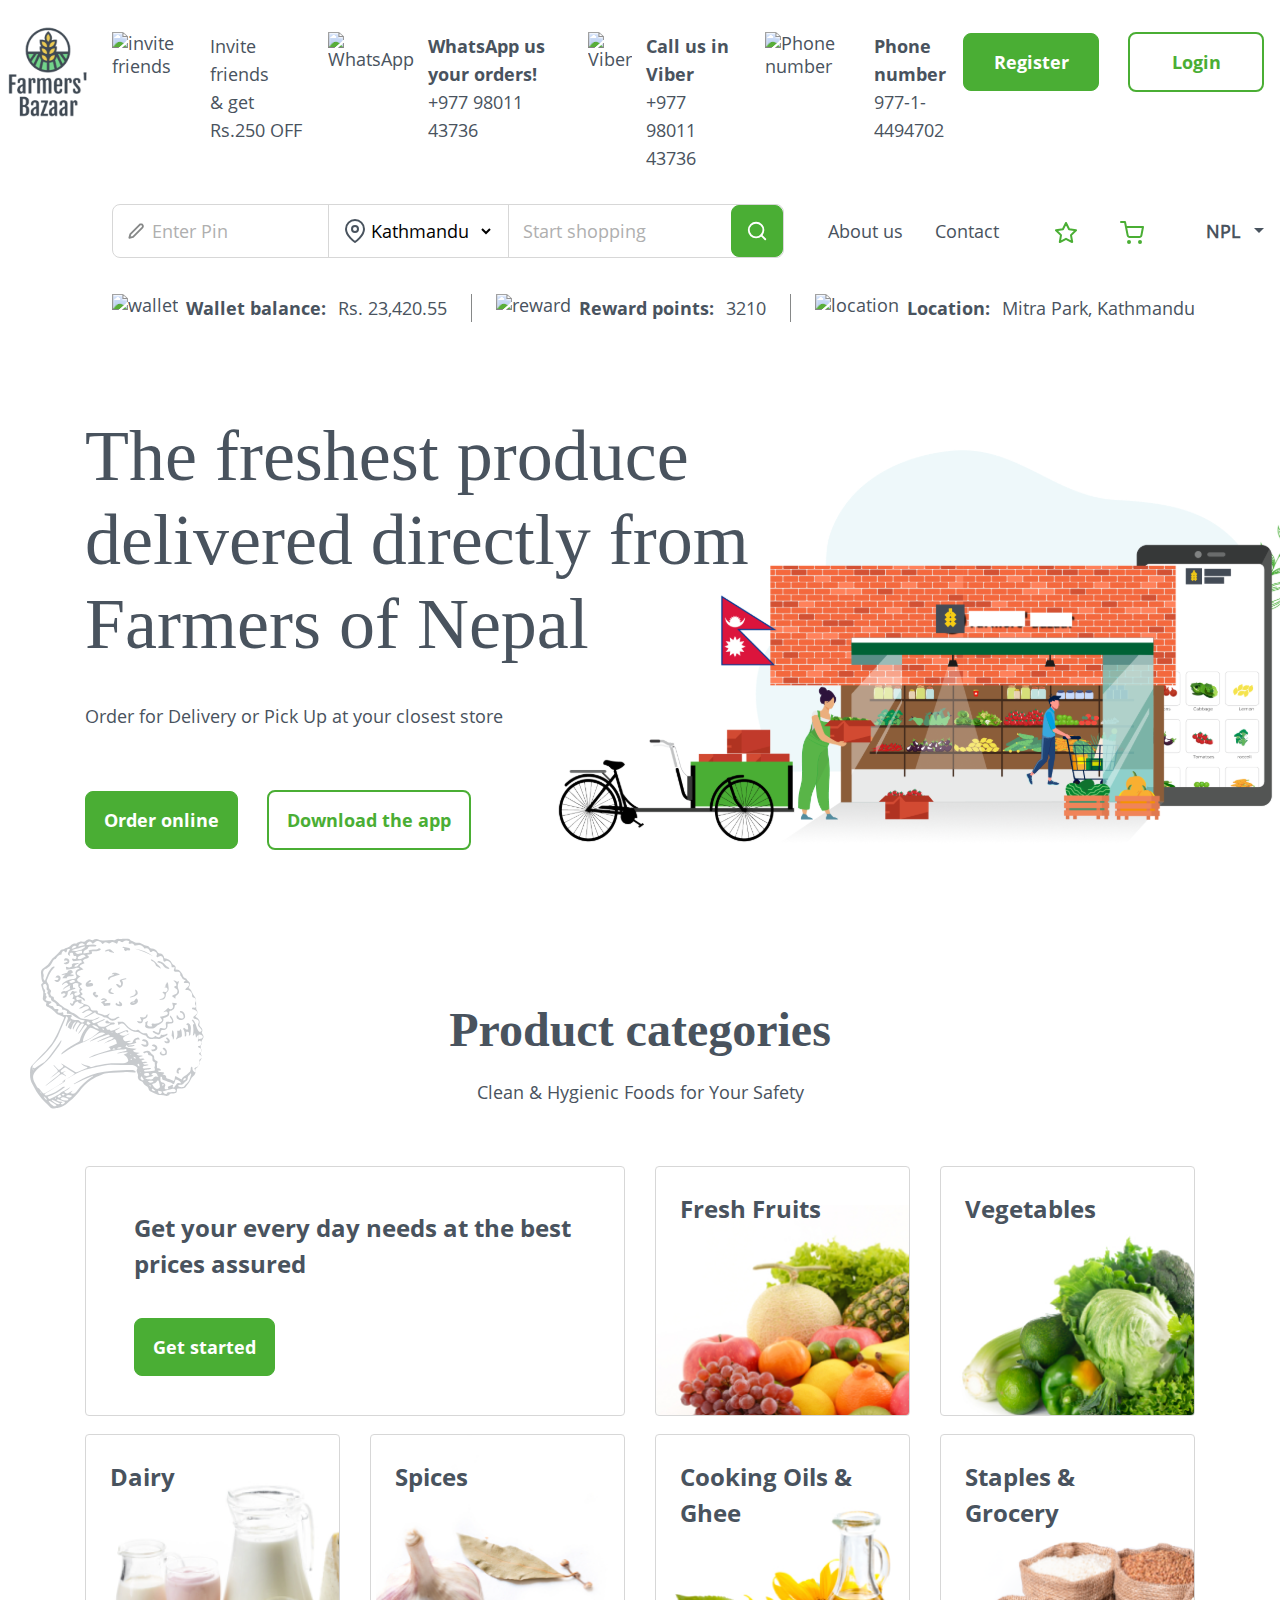
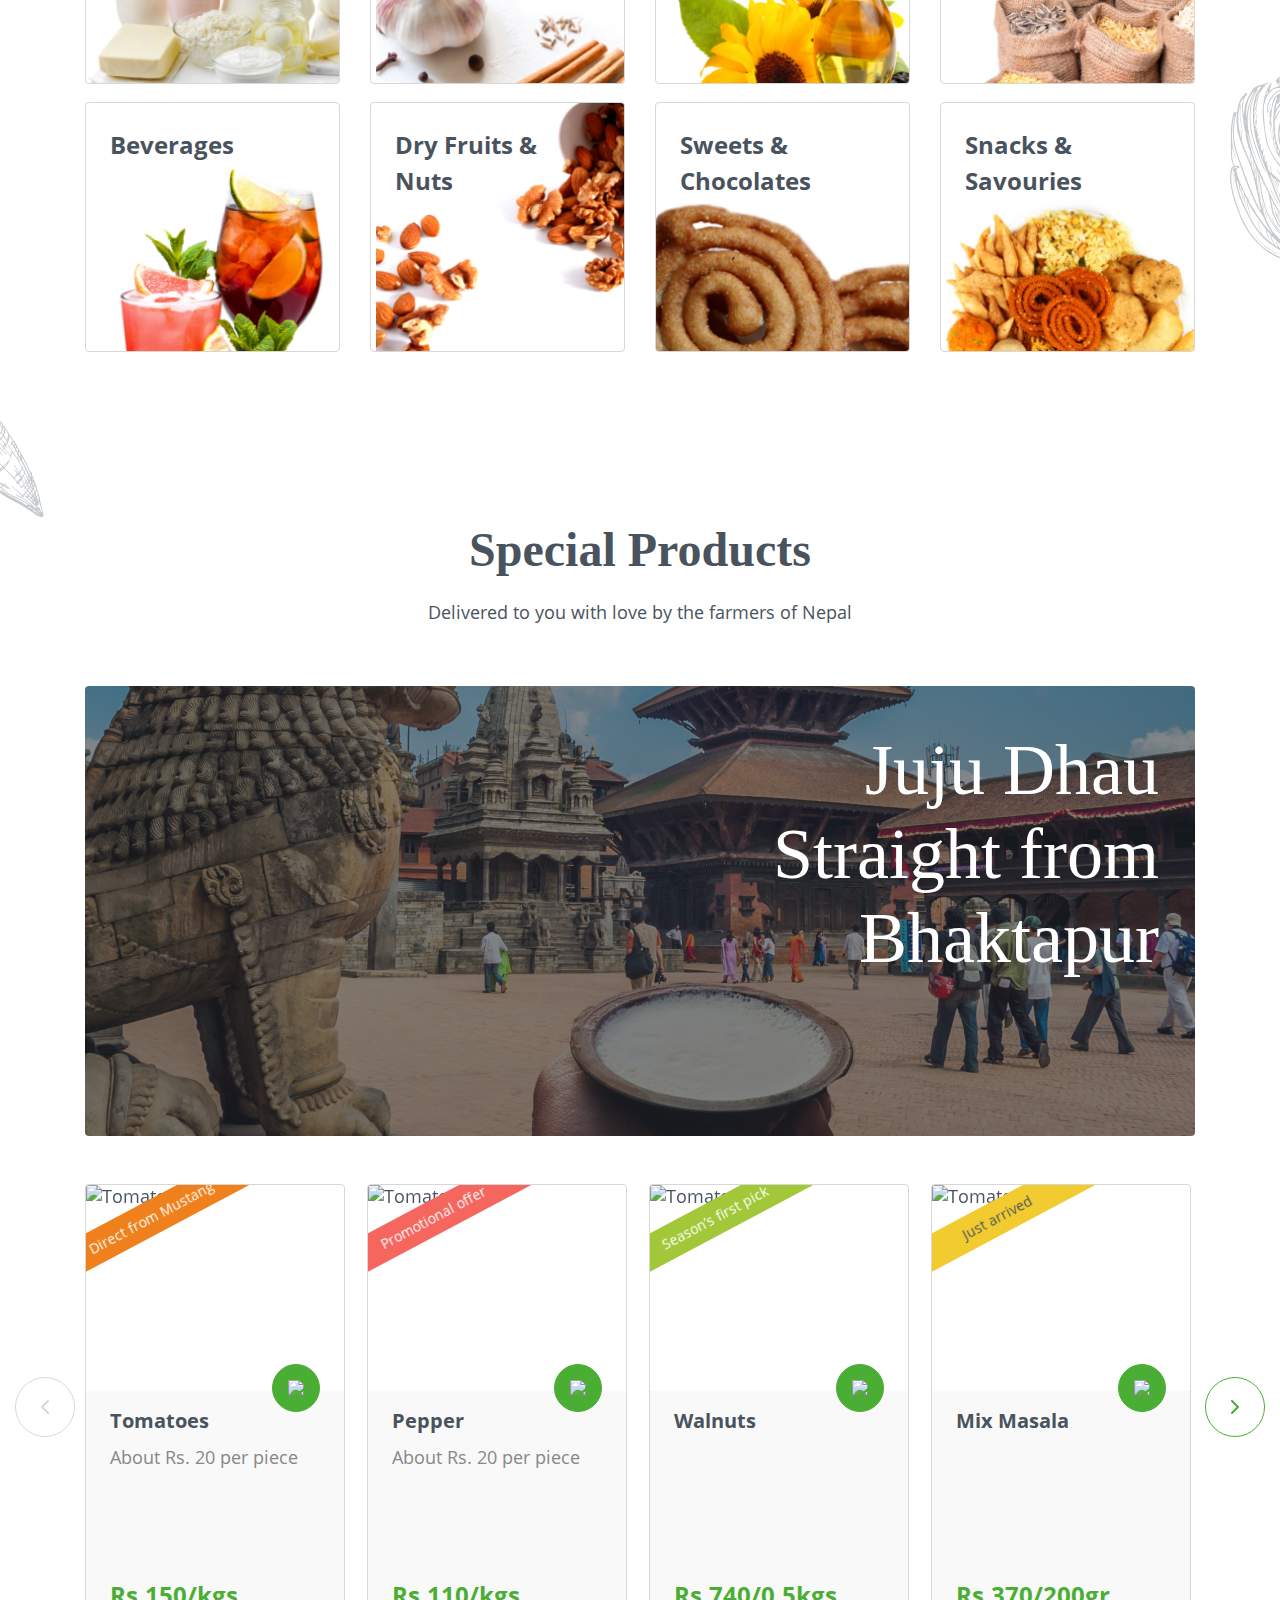
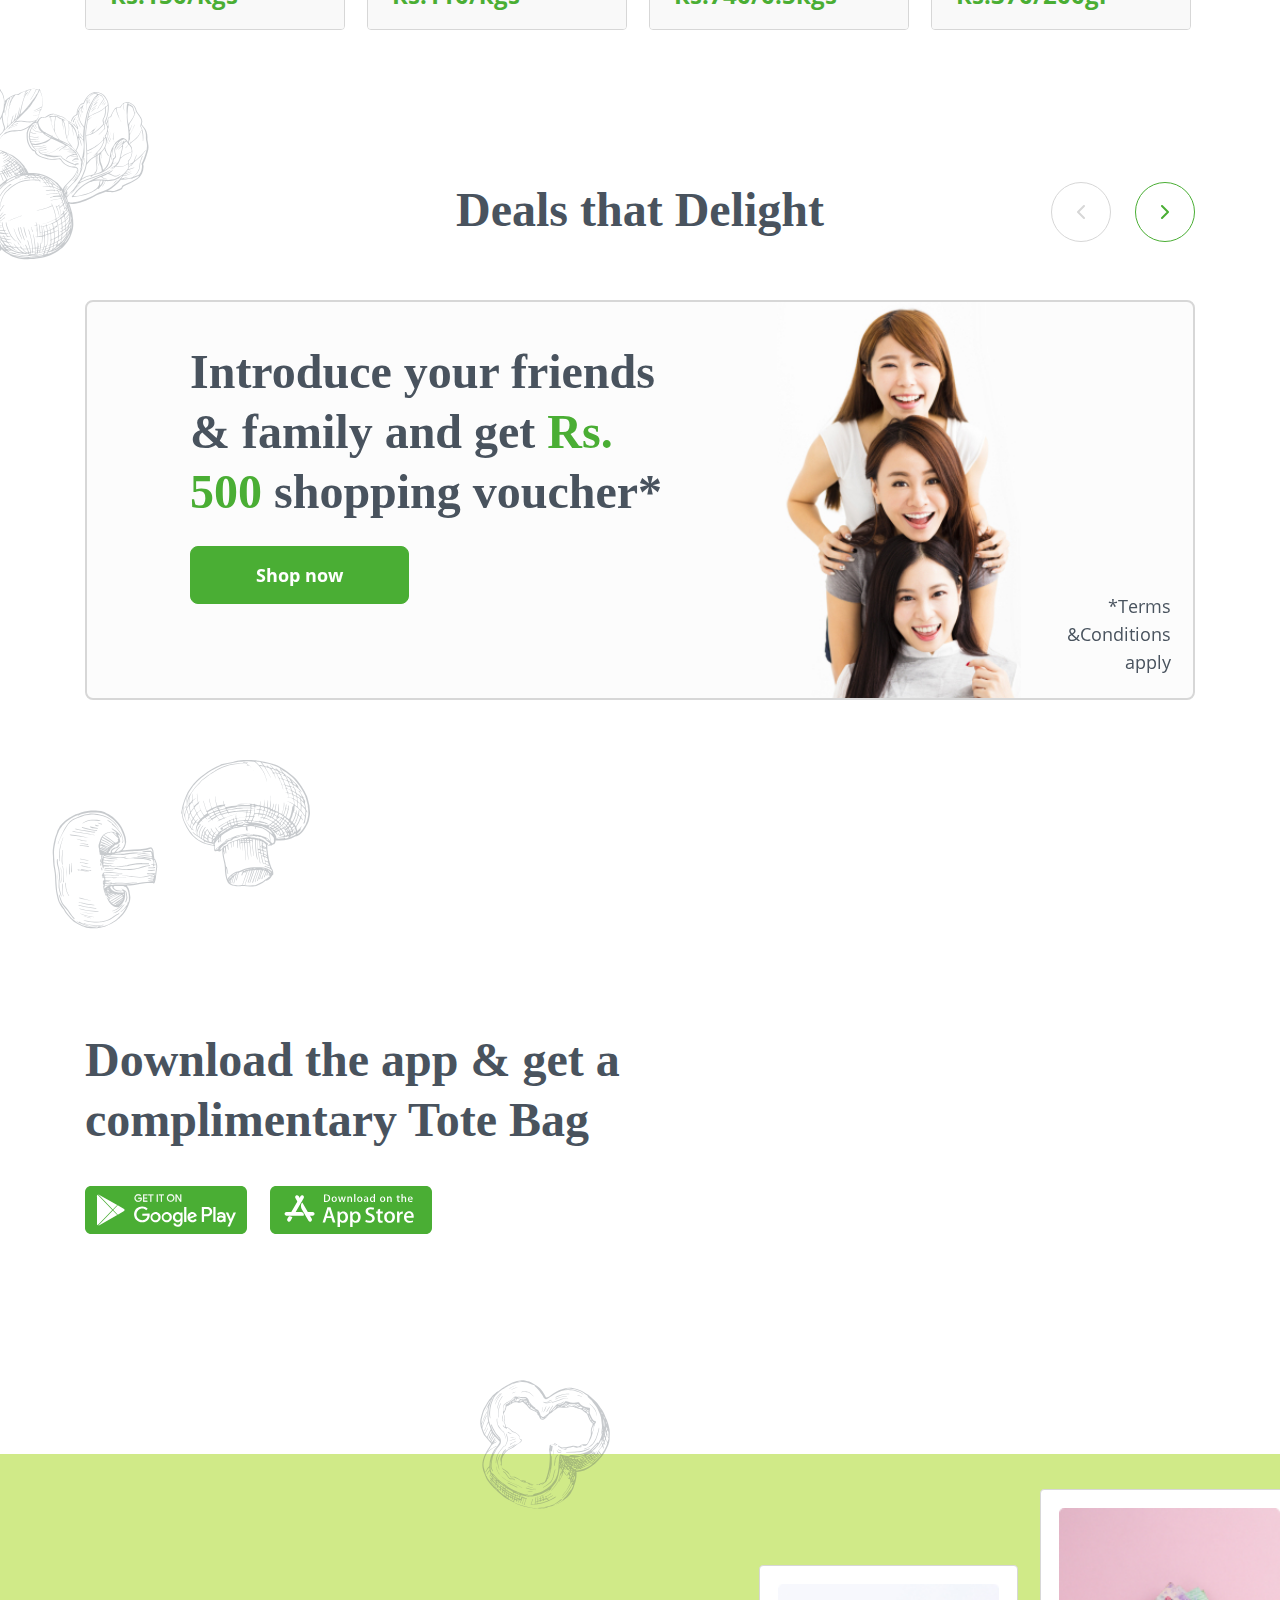
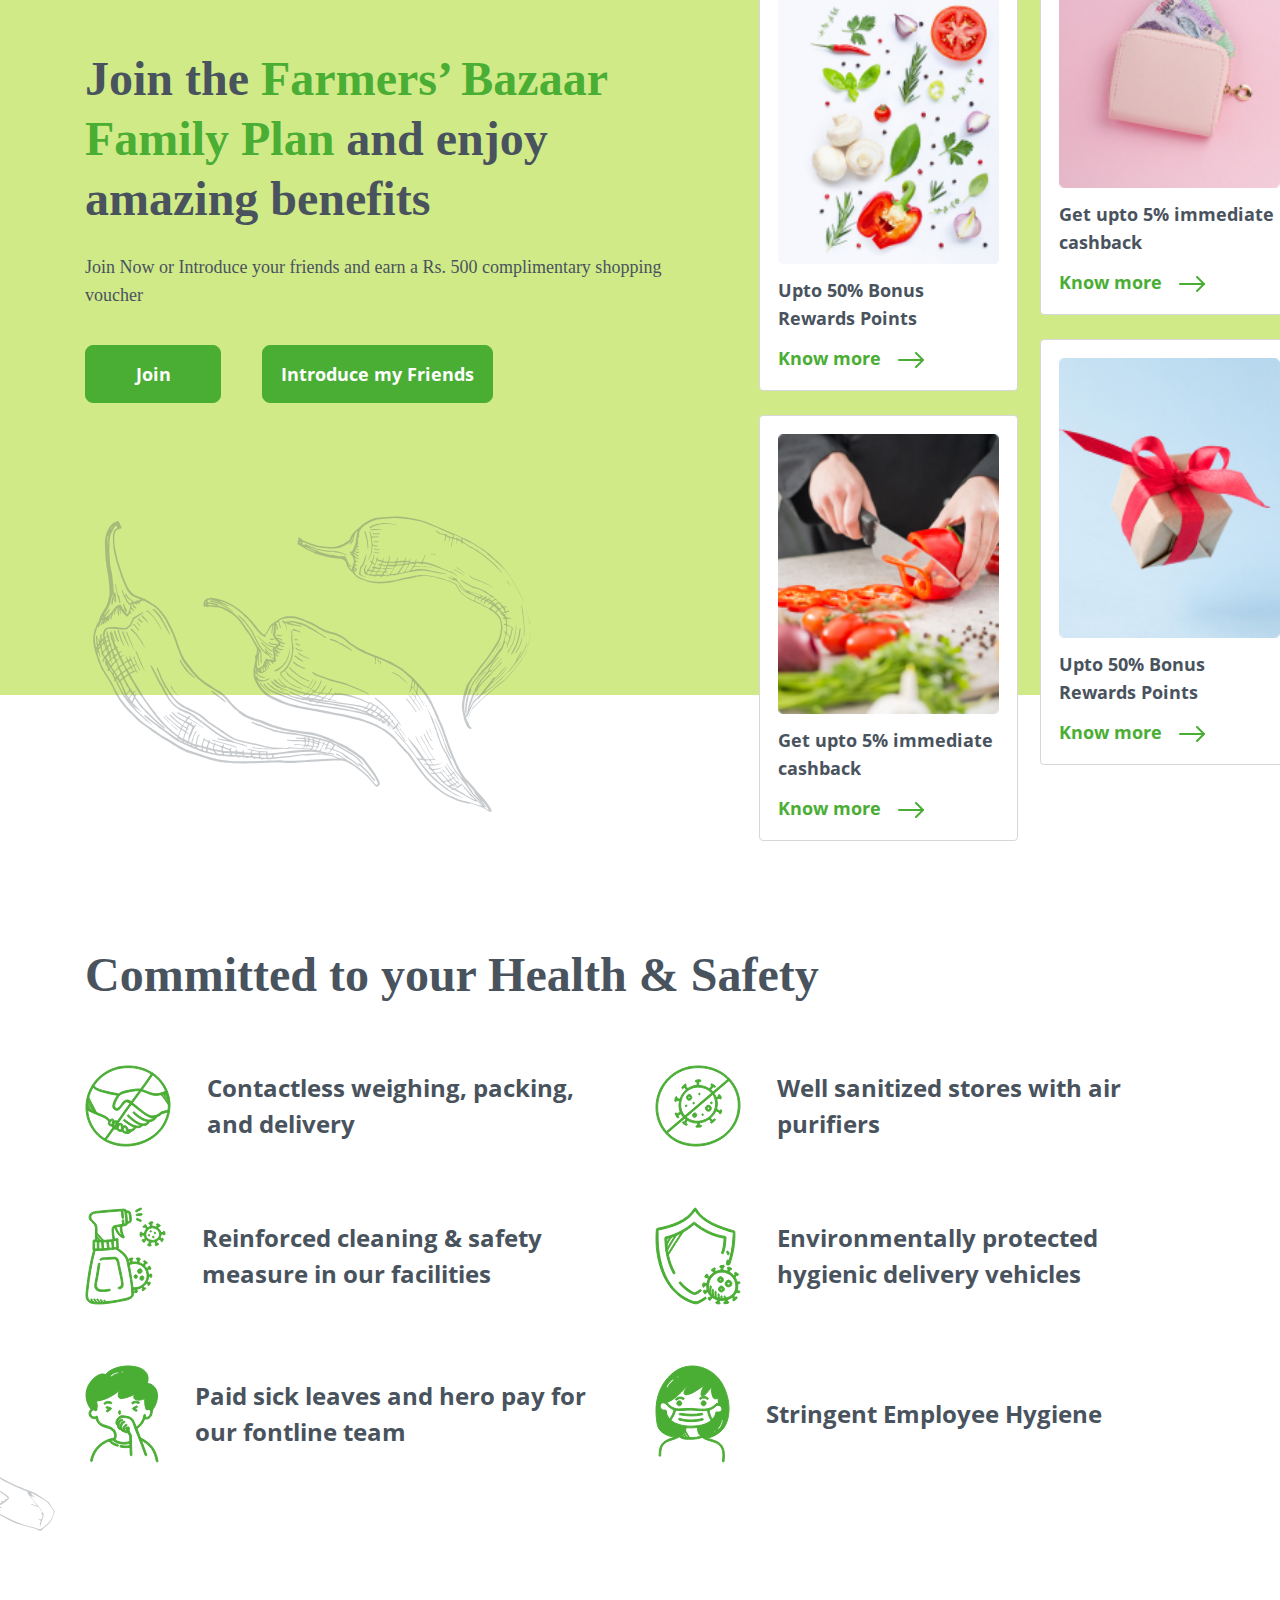
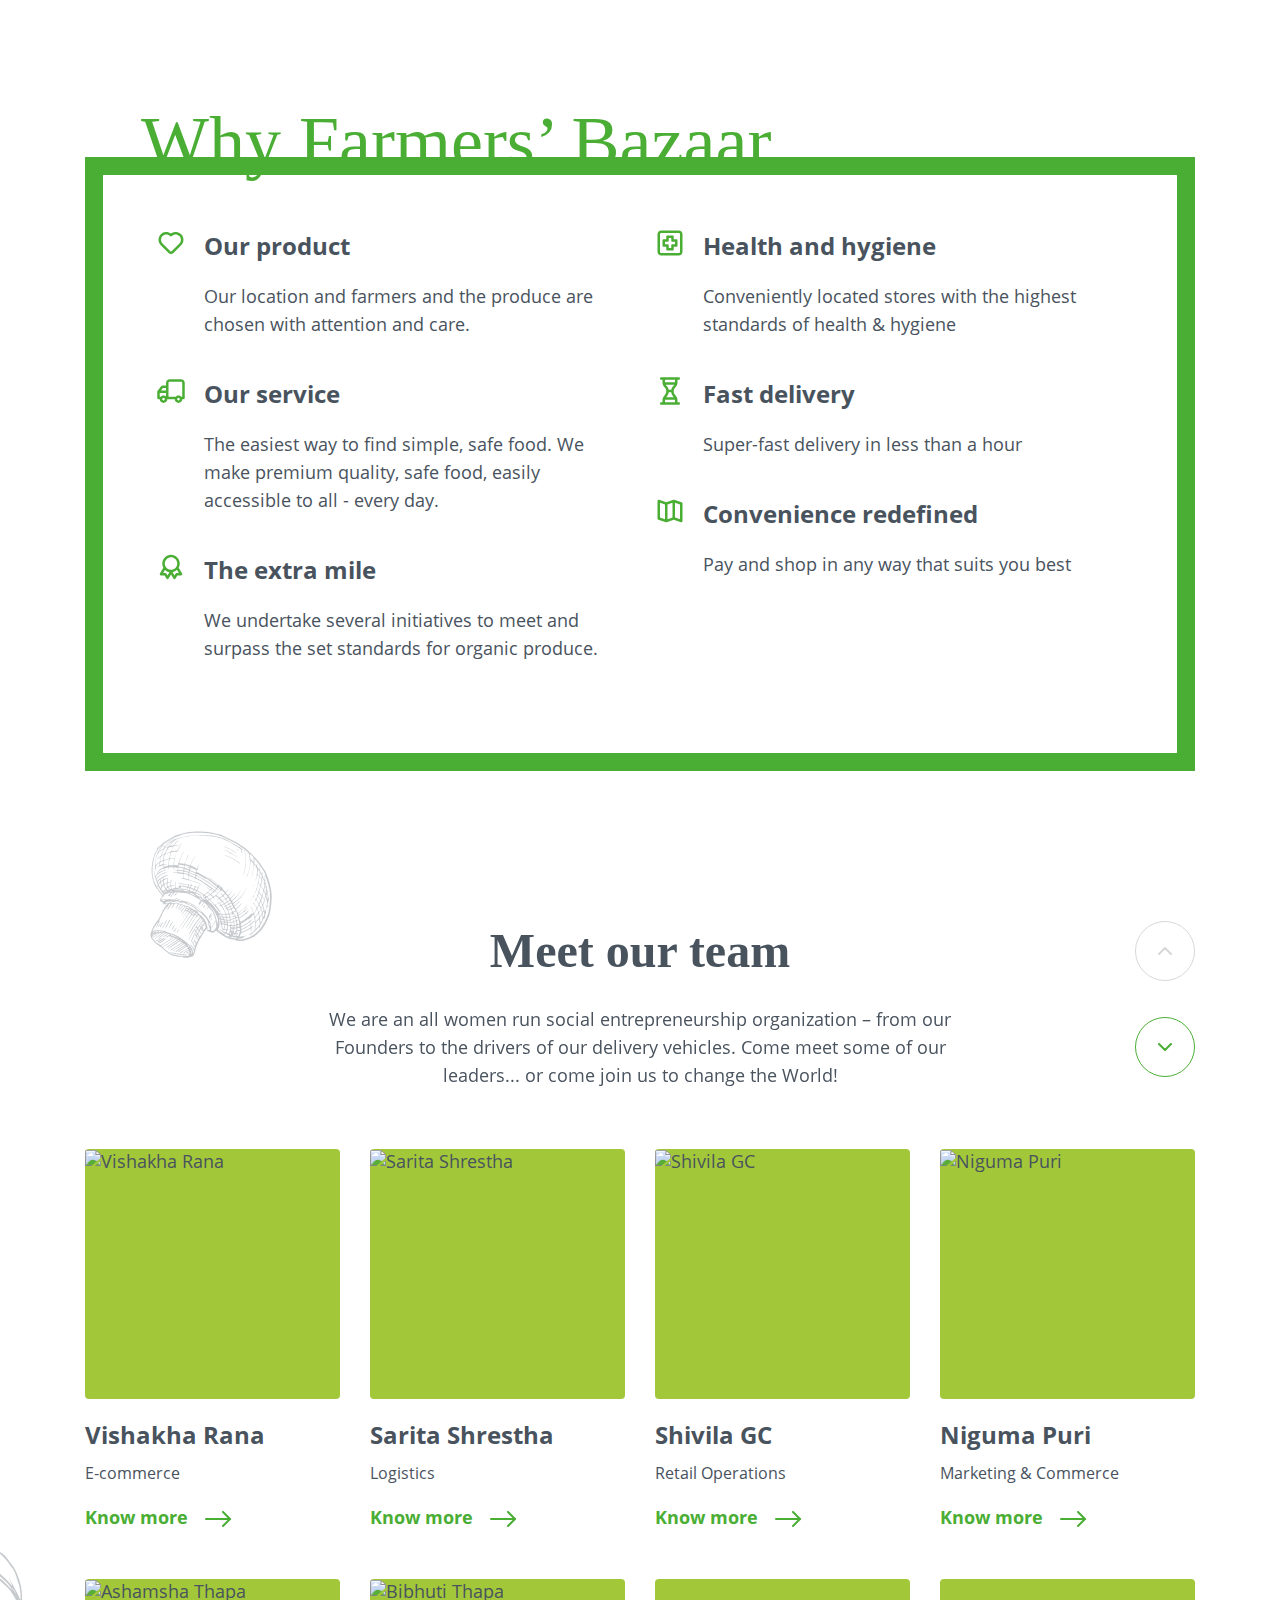
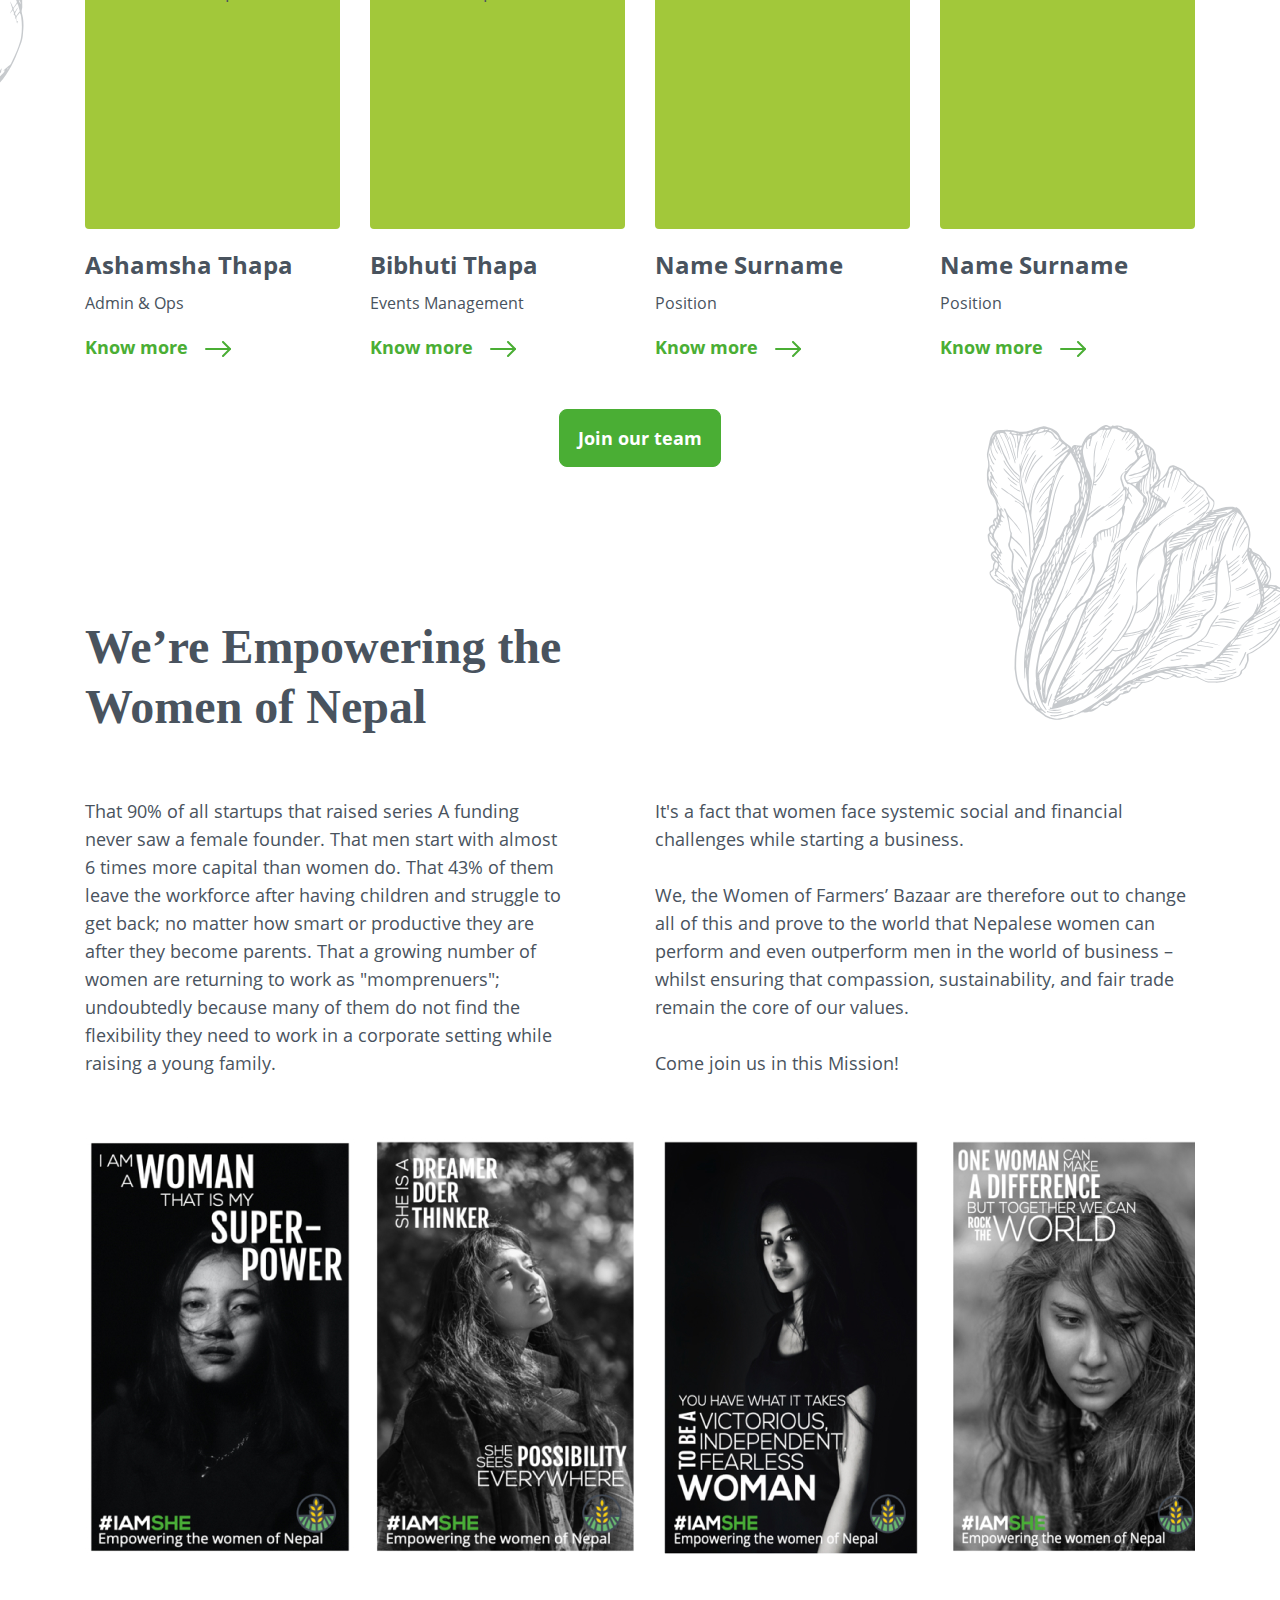
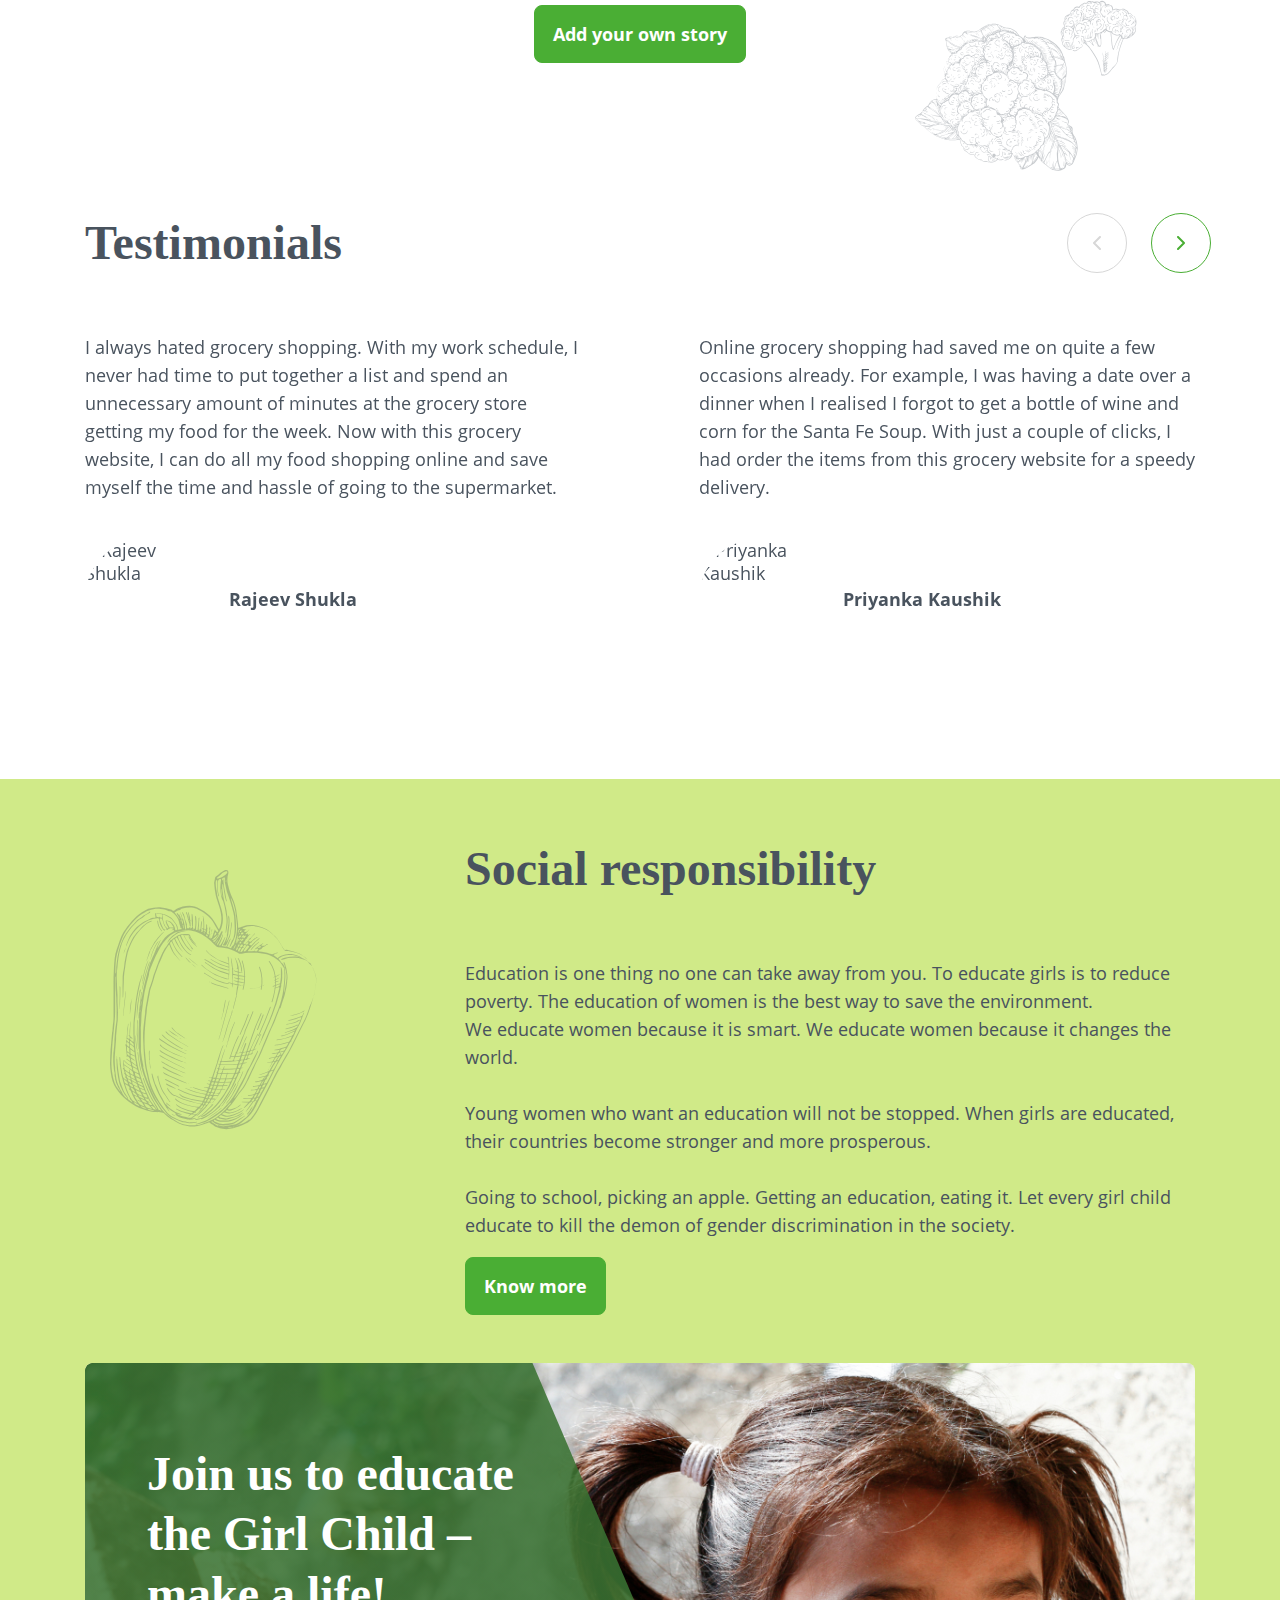
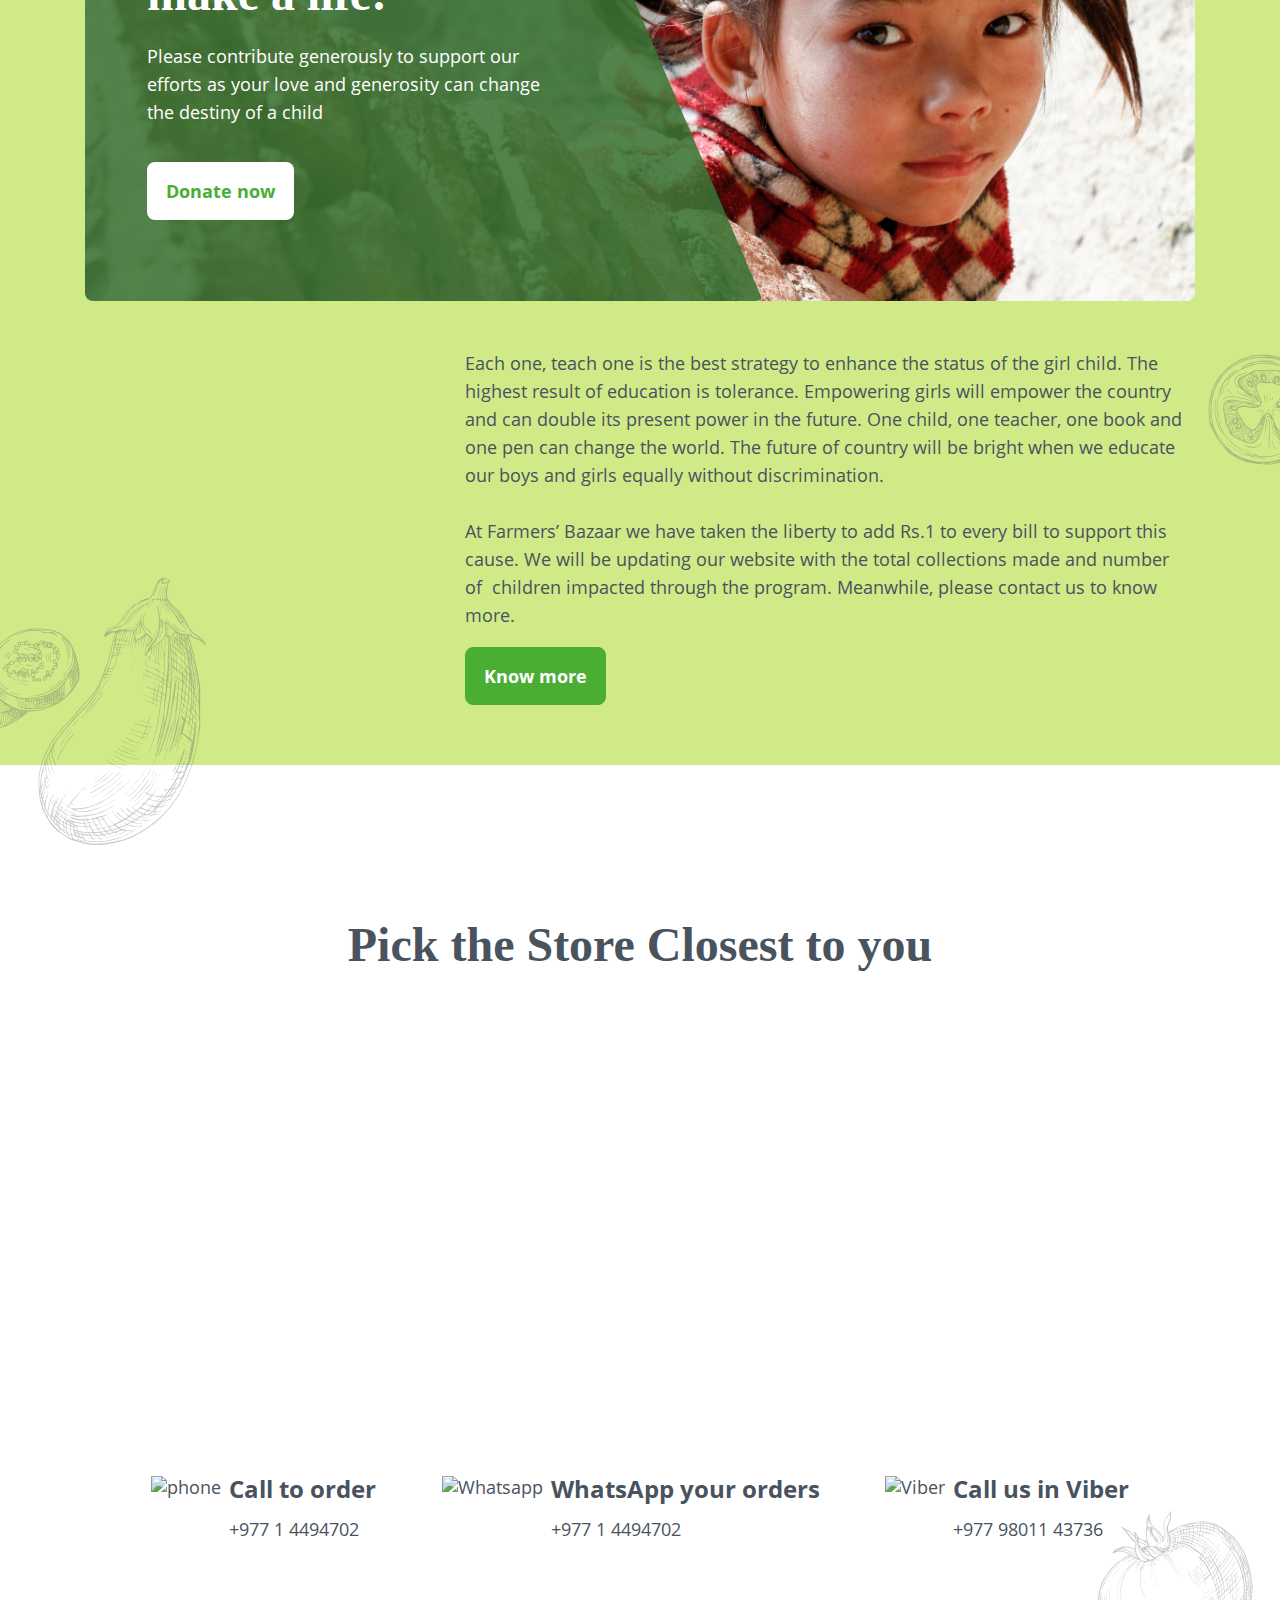
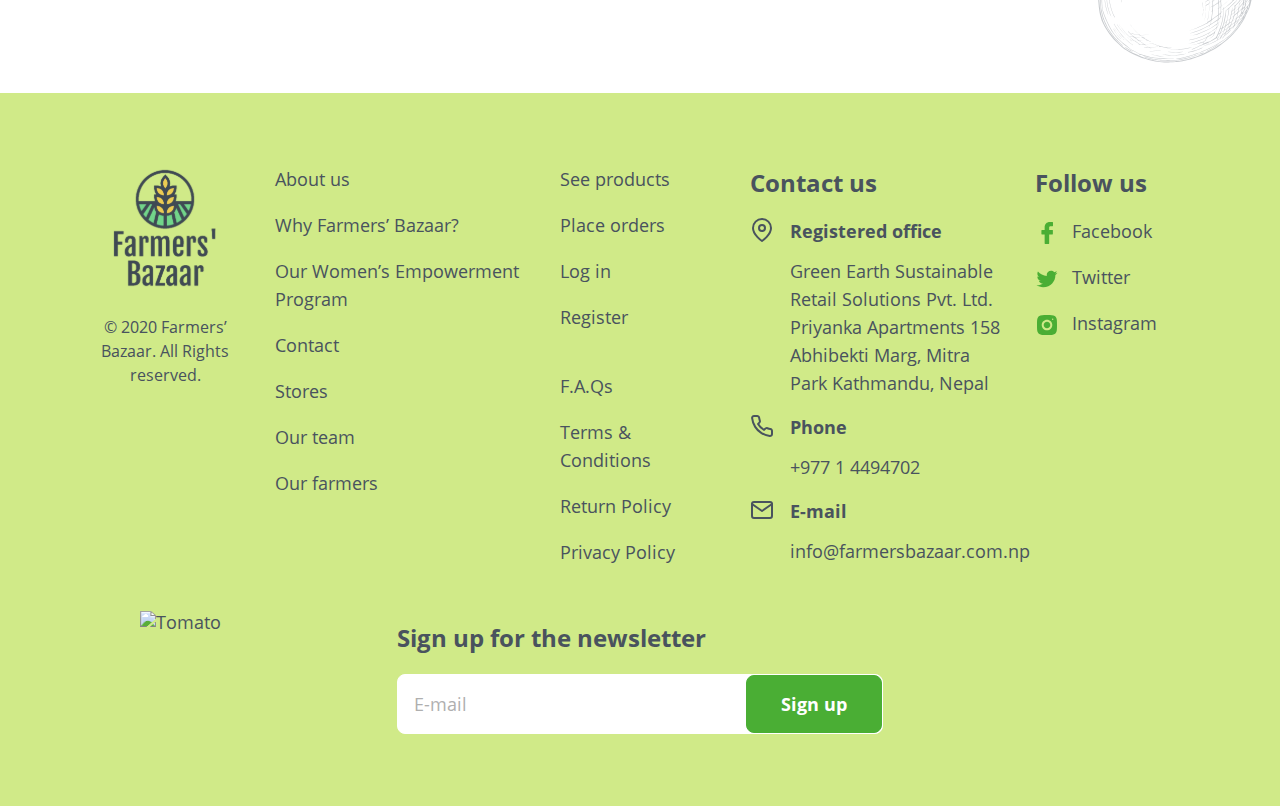
==== commit 8a7bd1d5: "Map is ready" ====
--- a/index.html
+++ b/index.html
@@ -13,7 +13,28 @@
 	<meta name="Keywords" content="">
 	<meta name="author" content="">
 	<meta name="Description" content="">
-
+	<script src="https://maps.googleapis.com/maps/api/js?key=YOUR_API_KEY&callback=initMap&libraries=&v=weekly" defer>
+	</script>
+	<script>
+		// Initialize and add the map
+		function initMap() {
+			// The location of Uluru
+			const uluru = {
+				lat: -25.344,
+				lng: 131.036
+			};
+			// The map, centered at Uluru
+			const map = new google.maps.Map(document.getElementById("map"), {
+				zoom: 4,
+				center: uluru,
+			});
+			// The marker, positioned at Uluru
+			const marker = new google.maps.Marker({
+				position: uluru,
+				map: map,
+			});
+		}
+	</script>
 	<!-- Stylesheet
 	================================================== -->
 	<link rel="stylesheet" href="./assets/css/style.css">
@@ -147,7 +168,7 @@
 							</div>
 						</div>
 						<input type="checkbox" class="d-none" id="toggle-menu">
-						<label class="ml-auto d-block d-lg-none" for="toggle-menu">
+						<label class="ml-auto d-block d-xl-none" for="toggle-menu">
 							<svg width="36" height="36" viewBox="0 0 36 36" fill="none"
 								xmlns="http://www.w3.org/2000/svg">
 								<path d="M9 18H27" stroke="#49535E" stroke-width="2" stroke-linecap="round"
@@ -158,7 +179,7 @@
 									stroke-linejoin="round" />
 							</svg>
 						</label>
-						<aside class="sidebar shadow-sm d-flex d-lg-none">
+						<aside class="sidebar shadow-sm d-flex d-xl-none">
 							<label class="ml-auto" for="toggle-menu">
 								<svg width="36" height="37" viewBox="0 0 36 37" fill="none"
 									xmlns="http://www.w3.org/2000/svg">
@@ -747,52 +768,56 @@
 		<div class="row">
 			<div class="col-lg-12">
 				<div class="reasons">
-					<div class="col-md-6 col-sm-12 col-12">
-						<div class="reasons__item">
-							<img src="./assets/img/icons/like.svg" alt="like">
-							<div>
-								<h4>Our product</h4>
-								<p>Our location and farmers and the produce are chosen with attention and care.</p>
-							</div>
-						</div>
-						<div class="reasons__item">
-							<img src="./assets/img/icons/delivery.svg" alt="delivery">
-							<div>
-								<h4>Our service</h4>
-								<p>The easiest way to find simple, safe food. We make premium quality, safe food, easily
-									accessible to all - every day.</p>
-							</div>
-						</div>
-						<div class="reasons__item">
-							<img src="./assets/img/icons/standard.svg" alt="standard">
-							<div>
-								<h4>The extra mile</h4>
-								<p>We undertake several initiatives to meet and surpass the set standards for organic
-									produce.
-								</p>
-							</div>
-						</div>
-					</div>
-					<div class="col-md-6 col-sm-12 col-12">
-						<div class="reasons__item">
-							<img src="./assets/img/icons/health.svg" alt="health">
-							<div>
-								<h4>Health and hygiene</h4>
-								<p>Conveniently located stores with the highest standards of health & hygiene</p>
-							</div>
-						</div>
-						<div class="reasons__item">
-							<img src="./assets/img/icons/time.svg" alt="time">
-							<div>
-								<h4>Fast delivery</h4>
-								<p>Super-fast delivery in less than a hour</p>
-							</div>
-						</div>
-						<div class="reasons__item">
-							<img src="./assets/img/icons/map.svg" alt="map">
-							<div>
-								<h4>Convenience redefined</h4>
-								<p>Pay and shop in any way that suits you best</p>
+					<div class="row">
+						<div class="col-md-6 col-sm-12 col-12">
+							<div class="reasons__item">
+								<img src="./assets/img/icons/like.svg" alt="like">
+								<div>
+									<h4>Our product</h4>
+									<p>Our location and farmers and the produce are chosen with attention and care.</p>
+								</div>
+							</div>
+							<div class="reasons__item">
+								<img src="./assets/img/icons/delivery.svg" alt="delivery">
+								<div>
+									<h4>Our service</h4>
+									<p>The easiest way to find simple, safe food. We make premium quality, safe food,
+										easily
+										accessible to all - every day.</p>
+								</div>
+							</div>
+							<div class="reasons__item">
+								<img src="./assets/img/icons/standard.svg" alt="standard">
+								<div>
+									<h4>The extra mile</h4>
+									<p>We undertake several initiatives to meet and surpass the set standards for
+										organic
+										produce.
+									</p>
+								</div>
+							</div>
+						</div>
+						<div class="col-md-6 col-sm-12 col-12">
+							<div class="reasons__item">
+								<img src="./assets/img/icons/health.svg" alt="health">
+								<div>
+									<h4>Health and hygiene</h4>
+									<p>Conveniently located stores with the highest standards of health & hygiene</p>
+								</div>
+							</div>
+							<div class="reasons__item">
+								<img src="./assets/img/icons/time.svg" alt="time">
+								<div>
+									<h4>Fast delivery</h4>
+									<p>Super-fast delivery in less than a hour</p>
+								</div>
+							</div>
+							<div class="reasons__item">
+								<img src="./assets/img/icons/map.svg" alt="map">
+								<div>
+									<h4>Convenience redefined</h4>
+									<p>Pay and shop in any way that suits you best</p>
+								</div>
 							</div>
 						</div>
 					</div>
@@ -838,7 +863,8 @@
 						<p class="medium">E-commerce</p>
 						<a href="#" class="link">
 							Know more
-							<svg width="26" height="16" viewBox="0 0 26 16" fill="none" xmlns="http://www.w3.org/2000/svg">
+							<svg width="26" height="16" viewBox="0 0 26 16" fill="none"
+								xmlns="http://www.w3.org/2000/svg">
 								<path d="M1 8L25 8" stroke="#4AAE34" stroke-width="2" stroke-linecap="round"
 									stroke-linejoin="round" />
 								<path d="M18 1L25 8L18 15" stroke="#4AAE34" stroke-width="2" stroke-linecap="round"
@@ -856,7 +882,8 @@
 						<p class="medium">Logistics</p>
 						<a href="#" class="link">
 							Know more
-							<svg width="26" height="16" viewBox="0 0 26 16" fill="none" xmlns="http://www.w3.org/2000/svg">
+							<svg width="26" height="16" viewBox="0 0 26 16" fill="none"
+								xmlns="http://www.w3.org/2000/svg">
 								<path d="M1 8L25 8" stroke="#4AAE34" stroke-width="2" stroke-linecap="round"
 									stroke-linejoin="round" />
 								<path d="M18 1L25 8L18 15" stroke="#4AAE34" stroke-width="2" stroke-linecap="round"
@@ -874,7 +901,8 @@
 						<p class="medium">Retail Operations</p>
 						<a href="#" class="link">
 							Know more
-							<svg width="26" height="16" viewBox="0 0 26 16" fill="none" xmlns="http://www.w3.org/2000/svg">
+							<svg width="26" height="16" viewBox="0 0 26 16" fill="none"
+								xmlns="http://www.w3.org/2000/svg">
 								<path d="M1 8L25 8" stroke="#4AAE34" stroke-width="2" stroke-linecap="round"
 									stroke-linejoin="round" />
 								<path d="M18 1L25 8L18 15" stroke="#4AAE34" stroke-width="2" stroke-linecap="round"
@@ -892,7 +920,8 @@
 						<p class="medium">Marketing & Commerce</p>
 						<a href="#" class="link">
 							Know more
-							<svg width="26" height="16" viewBox="0 0 26 16" fill="none" xmlns="http://www.w3.org/2000/svg">
+							<svg width="26" height="16" viewBox="0 0 26 16" fill="none"
+								xmlns="http://www.w3.org/2000/svg">
 								<path d="M1 8L25 8" stroke="#4AAE34" stroke-width="2" stroke-linecap="round"
 									stroke-linejoin="round" />
 								<path d="M18 1L25 8L18 15" stroke="#4AAE34" stroke-width="2" stroke-linecap="round"
@@ -910,7 +939,8 @@
 						<p class="medium">Admin & Ops</p>
 						<a href="#" class="link">
 							Know more
-							<svg width="26" height="16" viewBox="0 0 26 16" fill="none" xmlns="http://www.w3.org/2000/svg">
+							<svg width="26" height="16" viewBox="0 0 26 16" fill="none"
+								xmlns="http://www.w3.org/2000/svg">
 								<path d="M1 8L25 8" stroke="#4AAE34" stroke-width="2" stroke-linecap="round"
 									stroke-linejoin="round" />
 								<path d="M18 1L25 8L18 15" stroke="#4AAE34" stroke-width="2" stroke-linecap="round"
@@ -928,7 +958,8 @@
 						<p class="medium">Events Management</p>
 						<a href="#" class="link">
 							Know more
-							<svg width="26" height="16" viewBox="0 0 26 16" fill="none" xmlns="http://www.w3.org/2000/svg">
+							<svg width="26" height="16" viewBox="0 0 26 16" fill="none"
+								xmlns="http://www.w3.org/2000/svg">
 								<path d="M1 8L25 8" stroke="#4AAE34" stroke-width="2" stroke-linecap="round"
 									stroke-linejoin="round" />
 								<path d="M18 1L25 8L18 15" stroke="#4AAE34" stroke-width="2" stroke-linecap="round"
@@ -946,7 +977,8 @@
 						<p class="medium">Position</p>
 						<a href="#" class="link">
 							Know more
-							<svg width="26" height="16" viewBox="0 0 26 16" fill="none" xmlns="http://www.w3.org/2000/svg">
+							<svg width="26" height="16" viewBox="0 0 26 16" fill="none"
+								xmlns="http://www.w3.org/2000/svg">
 								<path d="M1 8L25 8" stroke="#4AAE34" stroke-width="2" stroke-linecap="round"
 									stroke-linejoin="round" />
 								<path d="M18 1L25 8L18 15" stroke="#4AAE34" stroke-width="2" stroke-linecap="round"
@@ -964,7 +996,8 @@
 						<p class="medium">Position</p>
 						<a href="#" class="link">
 							Know more
-							<svg width="26" height="16" viewBox="0 0 26 16" fill="none" xmlns="http://www.w3.org/2000/svg">
+							<svg width="26" height="16" viewBox="0 0 26 16" fill="none"
+								xmlns="http://www.w3.org/2000/svg">
 								<path d="M1 8L25 8" stroke="#4AAE34" stroke-width="2" stroke-linecap="round"
 									stroke-linejoin="round" />
 								<path d="M18 1L25 8L18 15" stroke="#4AAE34" stroke-width="2" stroke-linecap="round"
@@ -1181,9 +1214,9 @@
 		<header>
 			<h2>Pick the Store Closest to you</h2>
 		</header>
-		<!-- the map needs back-end API to track the locations -->
 		<div class="map">
-			<img src="./assets/img/map/map.jpg" alt="map">
+			<!-- <img src="./assets/img/map/map.jpg" alt="map"> -->
+			<div id="map"></div>
 		</div>
 		<div class="bottom-info">
 			<div>
